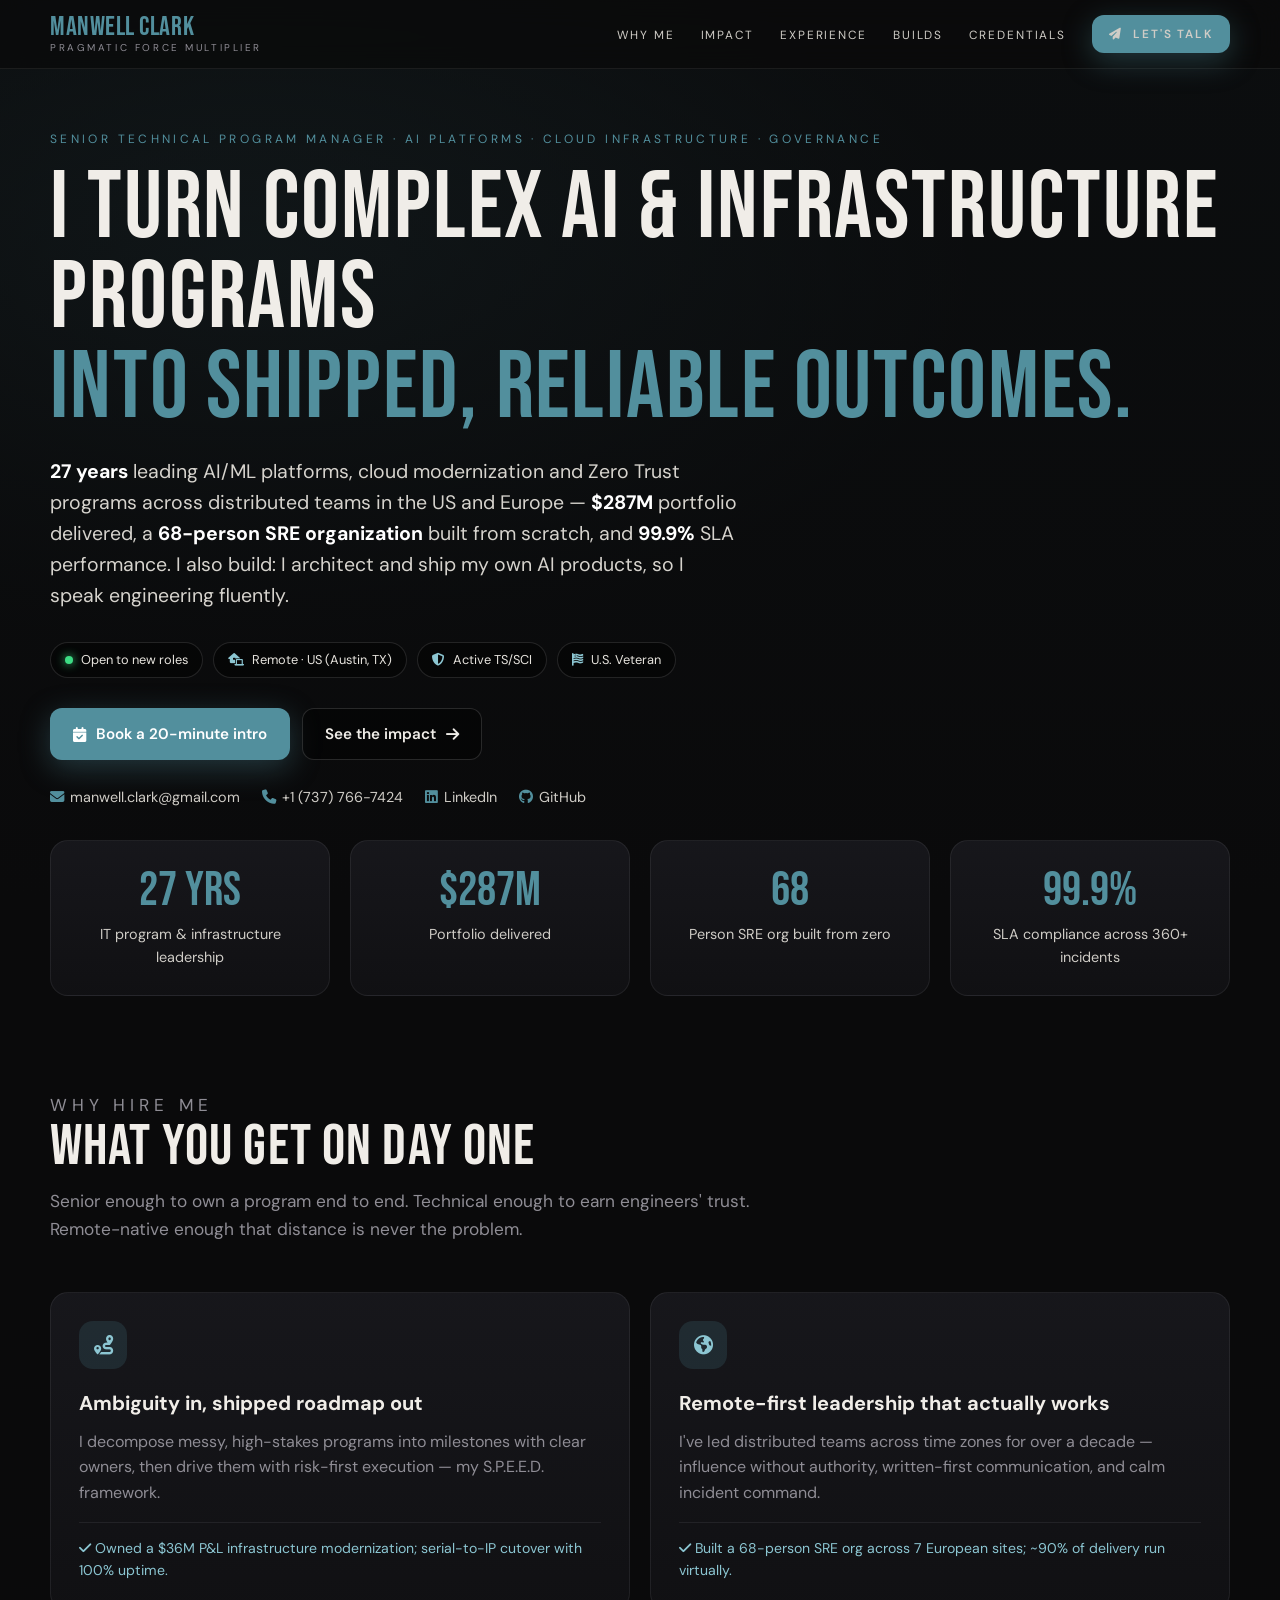
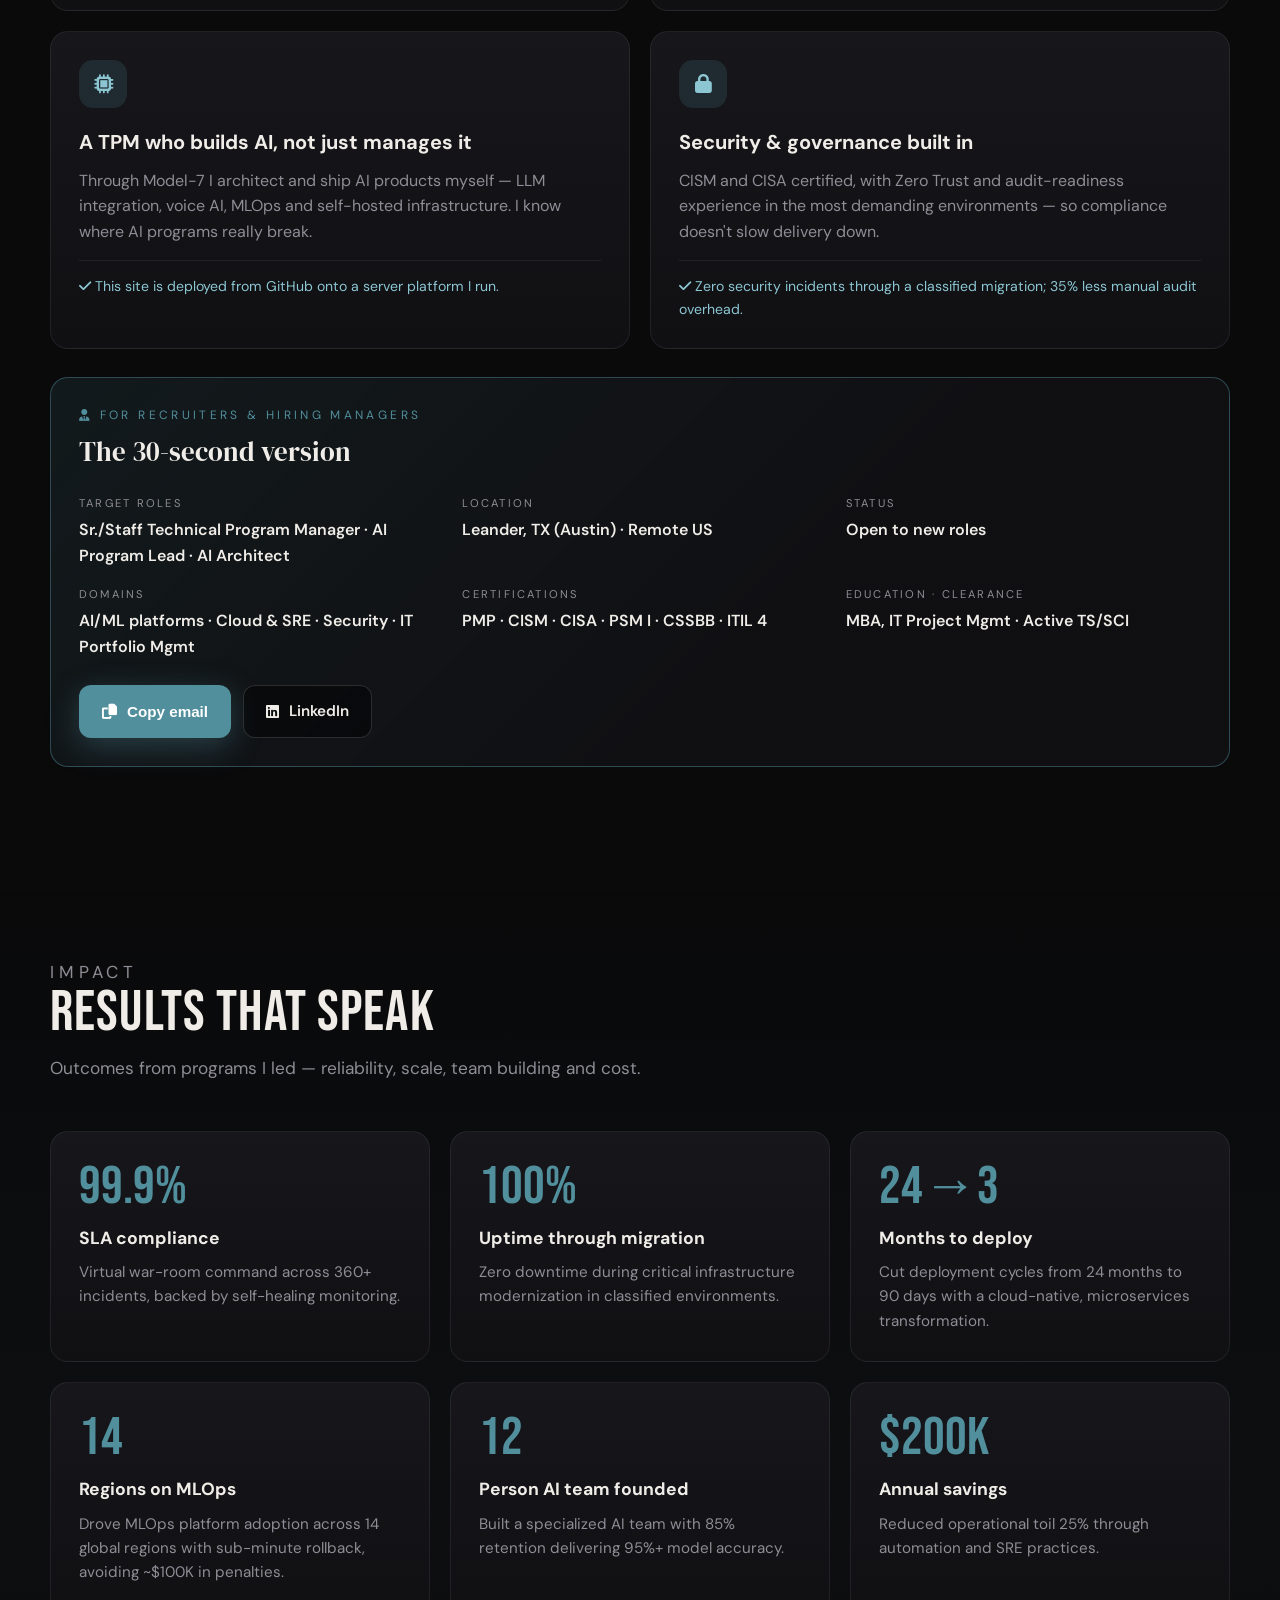
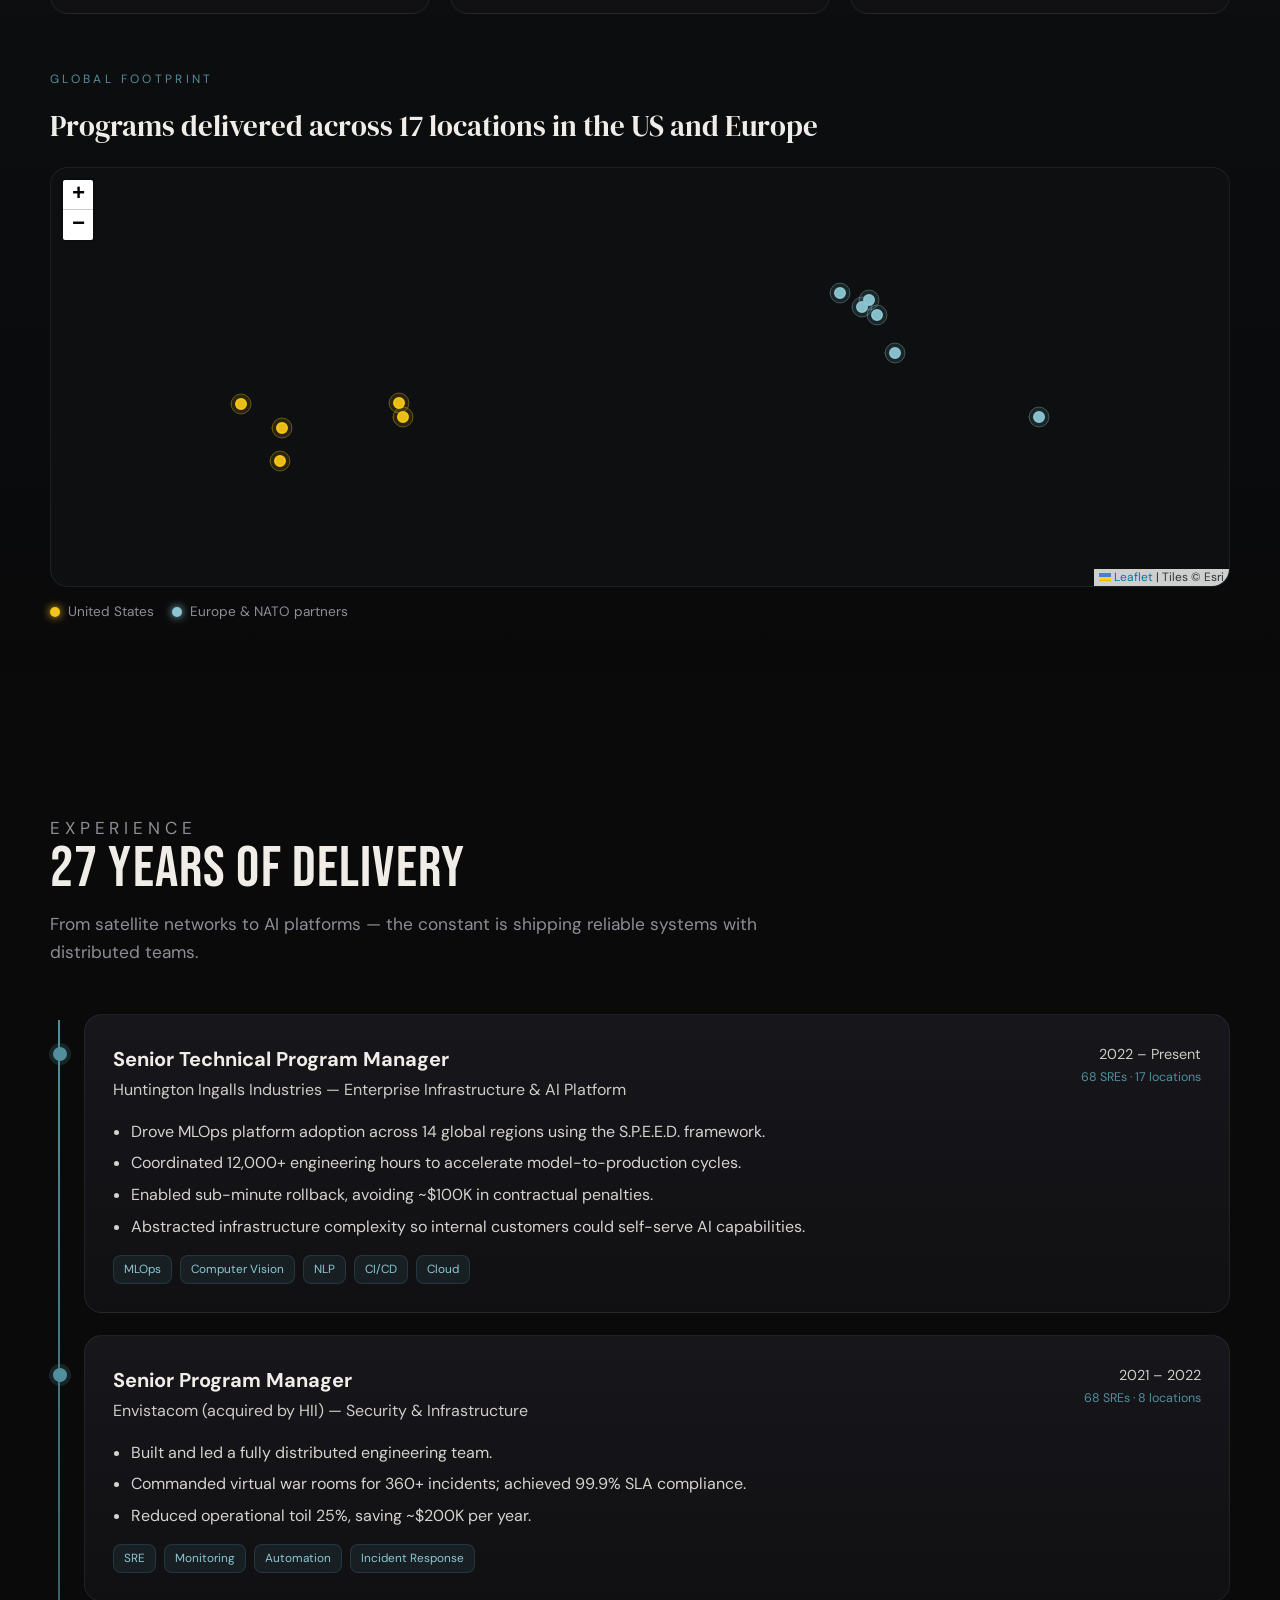
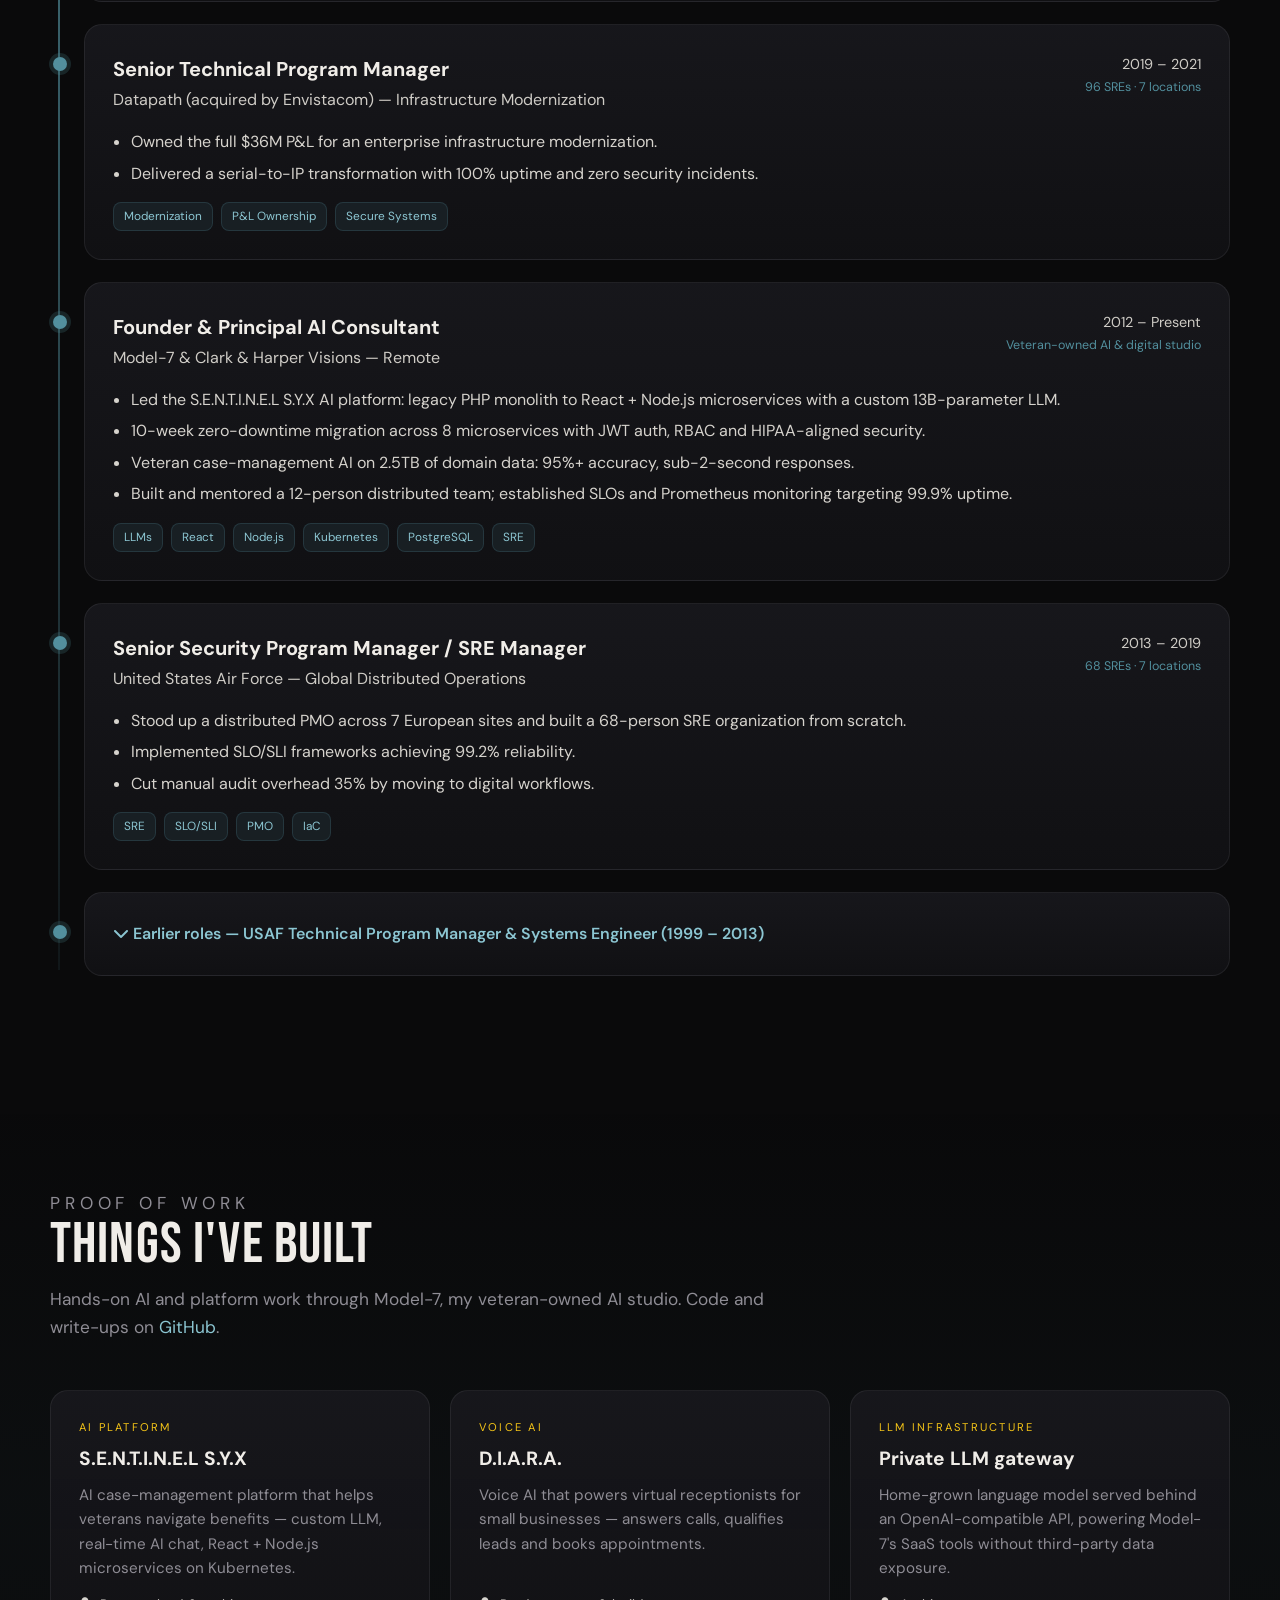
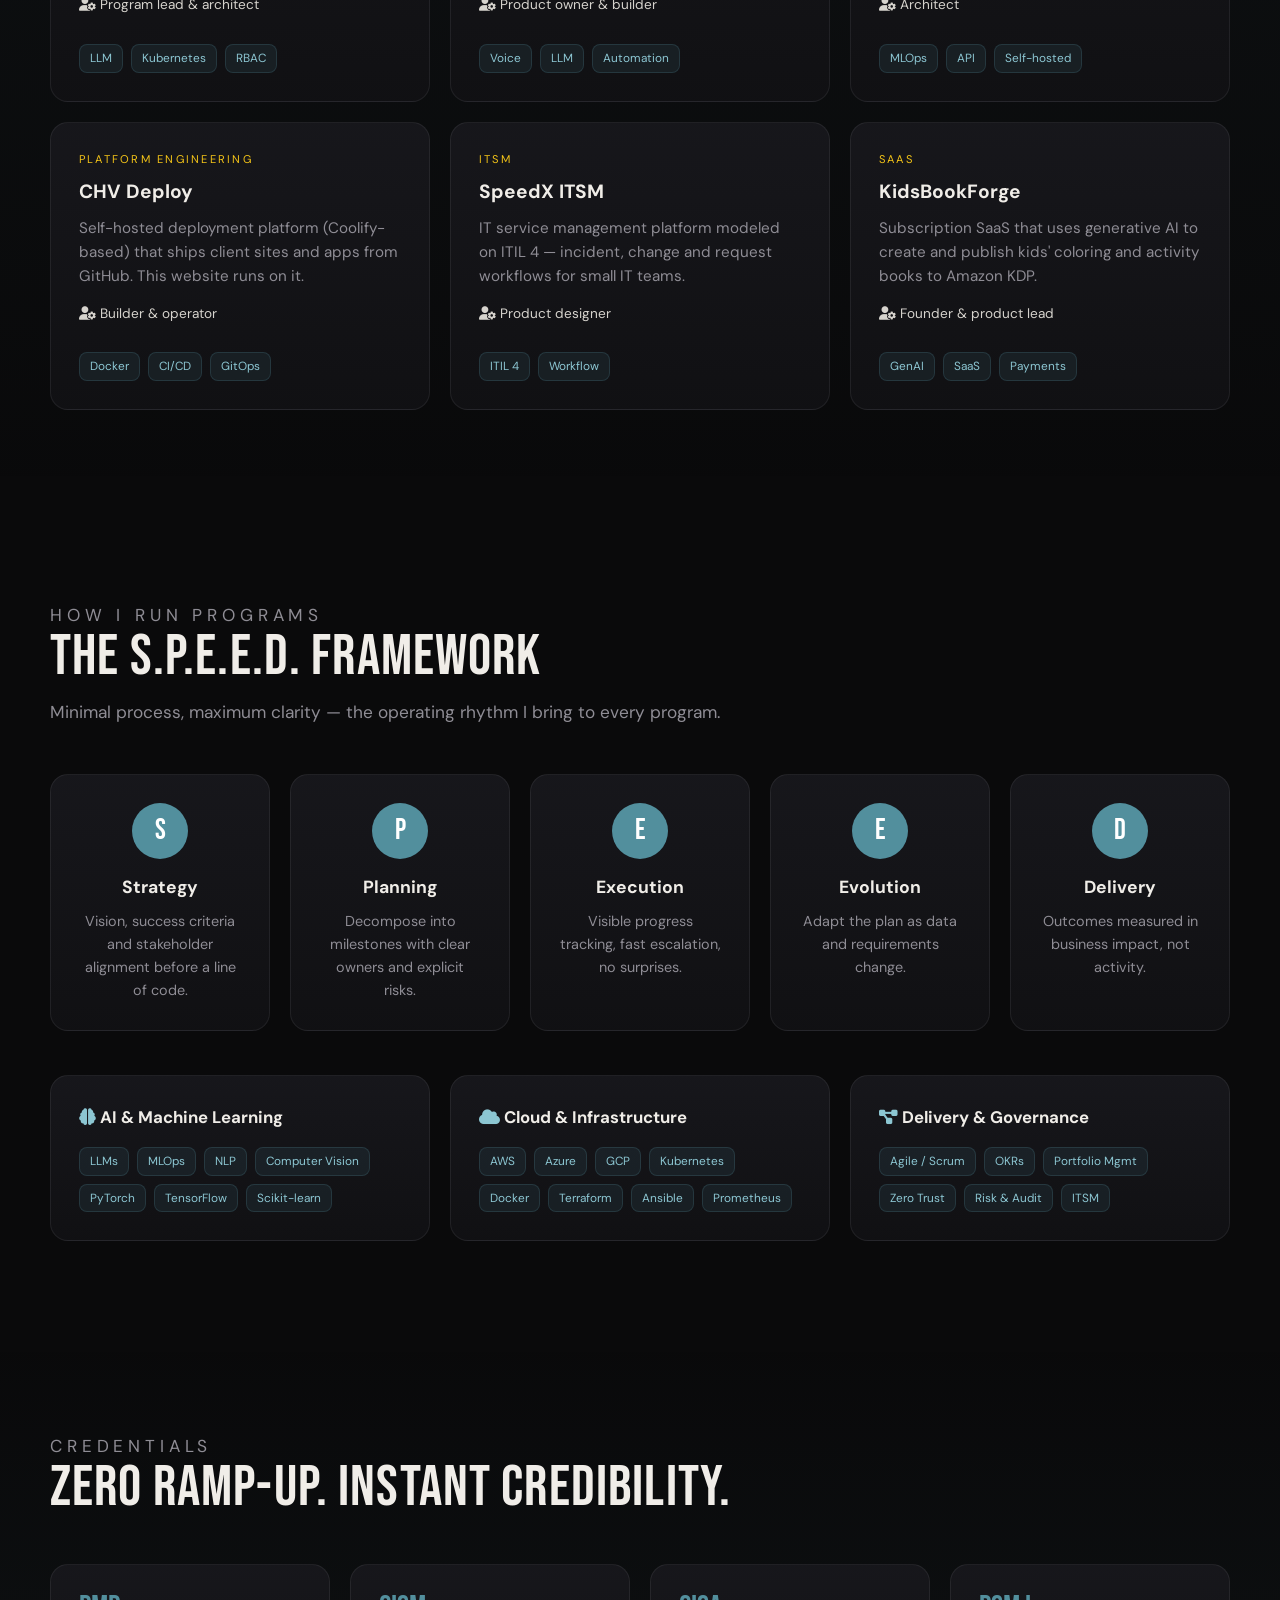
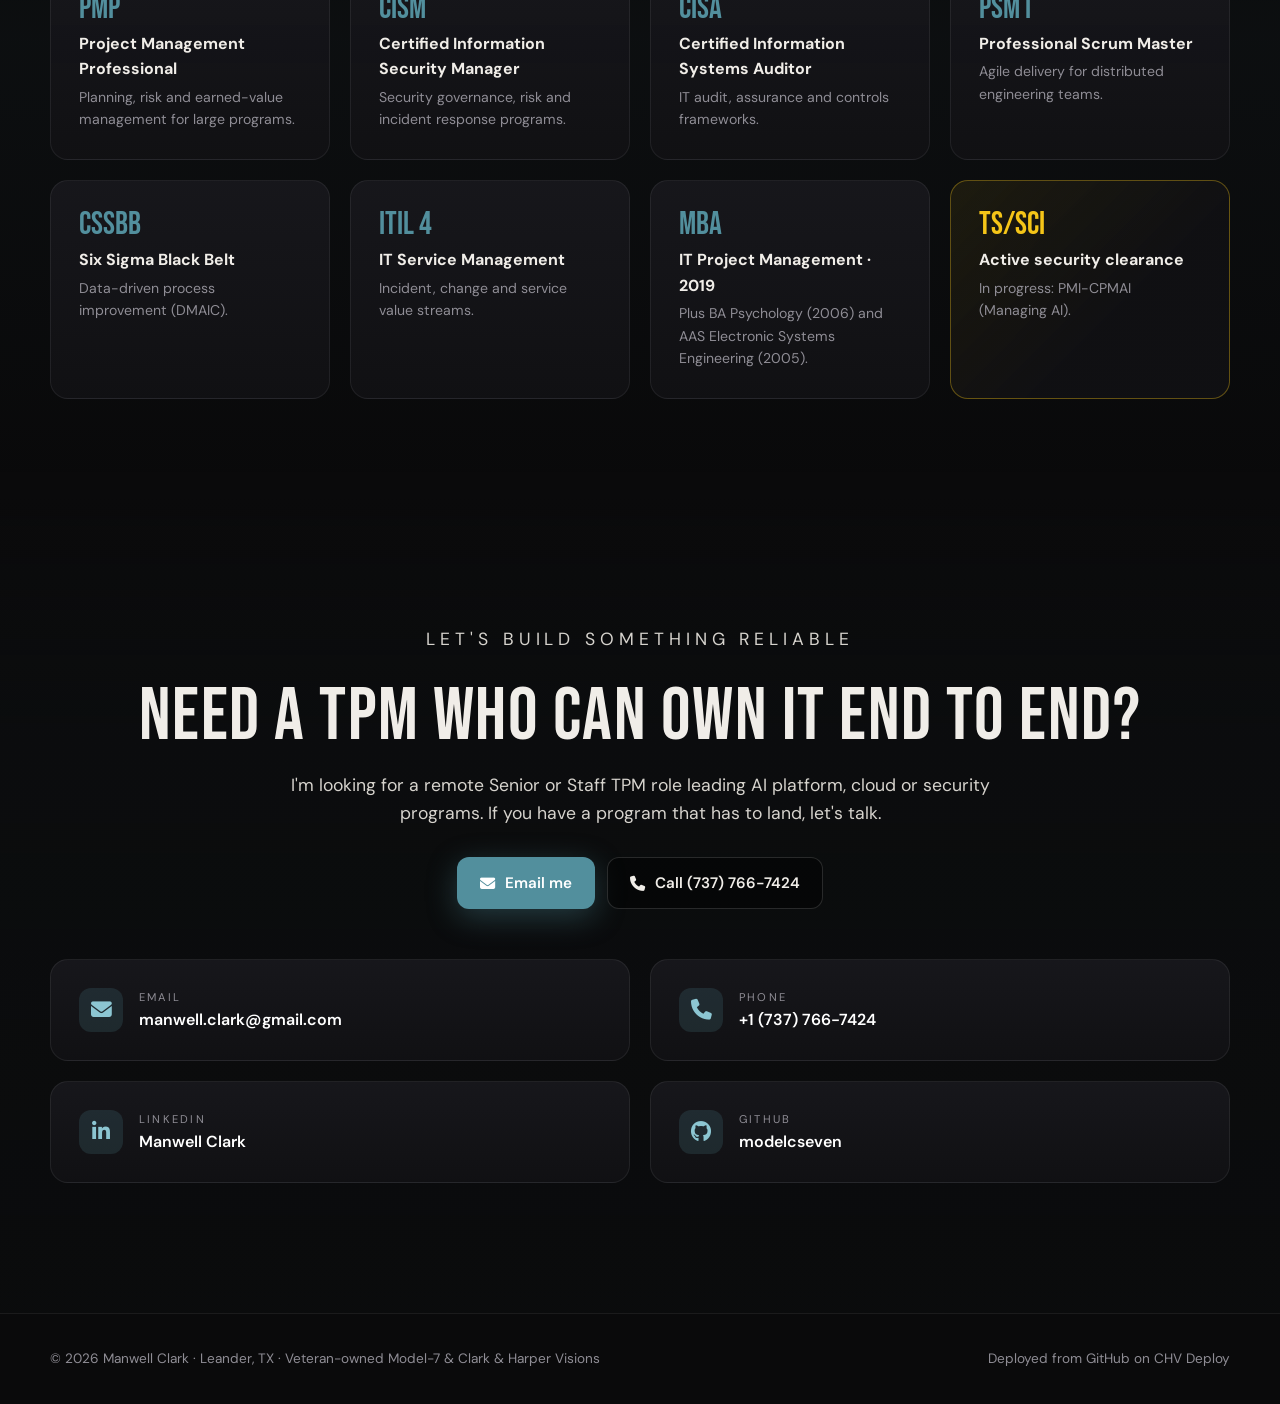
==== index.html @ e1f9babf "Point pages at flattened /assets paths" ====
<!DOCTYPE html>
<html lang="en">
<head>
  <meta charset="utf-8">
  <meta name="viewport" content="width=device-width, initial-scale=1">
  <title>Manwell Clark | Senior Technical Program Manager — AI Platforms &amp; Cloud Infrastructure</title>
  <meta name="description" content="Manwell Clark — Senior Technical Program Manager with 27 years delivering AI/ML platforms, cloud infrastructure and security programs across distributed global teams. PMP, CISM, CISA. Open to remote Sr./Staff TPM and AI program leadership roles.">
  <link rel="canonical" href="https://manwellclark.com/">
  <meta name="theme-color" content="#0a0a0b">
  <link rel="icon" href="/favicon.svg" type="image/svg+xml">

  <meta property="og:type" content="profile">
  <meta property="og:title" content="Manwell Clark — Senior Technical Program Manager, AI &amp; Cloud">
  <meta property="og:description" content="27 years shipping AI platforms, cloud infrastructure and security programs with remote, global teams. Open to remote Sr./Staff TPM roles.">
  <meta property="og:url" content="https://manwellclark.com/">
  <meta property="og:image" content="https://manwellclark.com/assets/og-card.png">
  <meta property="og:image:width" content="1200">
  <meta property="og:image:height" content="630">
  <meta name="twitter:card" content="summary_large_image">

  <link rel="preload" href="/assets/bebas-neue-latin-400-normal.woff2" as="font" type="font/woff2" crossorigin>
  <link rel="preload" href="/assets/dm-sans-latin-400-normal.woff2" as="font" type="font/woff2" crossorigin>
  <link rel="stylesheet" href="/assets/fonts.css">
  <link rel="stylesheet" href="/assets/fontawesome.min.css">
  <link rel="stylesheet" href="/assets/leaflet.css">
  <link rel="stylesheet" href="/assets/site.css">

  <script type="application/ld+json">
  {
    "@context": "https://schema.org",
    "@type": "Person",
    "name": "Manwell Clark",
    "jobTitle": "Senior Technical Program Manager",
    "url": "https://manwellclark.com/",
    "email": "mailto:manwell.clark@gmail.com",
    "telephone": "+1-737-766-7424",
    "address": { "@type": "PostalAddress", "addressLocality": "Leander", "addressRegion": "TX", "addressCountry": "US" },
    "alumniOf": "MBA, Information Technology Project Management",
    "hasCredential": ["PMP", "CISM", "CISA", "PSM I", "CSSBB", "ITIL 4"],
    "knowsAbout": ["Technical Program Management", "AI/ML Platforms", "MLOps", "Cloud Infrastructure", "Site Reliability Engineering", "Zero Trust", "IT Portfolio Management"],
    "sameAs": ["https://www.linkedin.com/in/clarkharpervisions/", "https://github.com/modelcseven"]
  }
  </script>
</head>
<body>

<a class="sr-only" href="#main">Skip to content</a>

<!-- ============ NAV ============ -->
<header class="nav">
  <div class="wrap">
    <a class="brand" href="#top" aria-label="Manwell Clark — home">
      <span class="display">Manwell Clark</span>
      <small>Pragmatic Force Multiplier</small>
    </a>
    <button class="nav-toggle" aria-label="Open menu" aria-expanded="false" aria-controls="navlinks"><i class="fa-solid fa-bars"></i></button>
    <ul class="nav-links" id="navlinks">
      <li><a href="#why">Why Me</a></li>
      <li><a href="#impact">Impact</a></li>
      <li><a href="#experience">Experience</a></li>
      <li><a href="#builds">Builds</a></li>
      <li><a href="#credentials">Credentials</a></li>
      <li><a class="btn btn-primary btn-sm" href="#contact"><i class="fa-solid fa-paper-plane"></i> Let's talk</a></li>
    </ul>
  </div>
</header>

<main id="main">

<!-- ============ HERO ============ -->
<section class="hero" id="top">
  <div class="wrap">
    <p class="eyebrow">Senior Technical Program Manager · AI Platforms · Cloud Infrastructure · Governance</p>
    <h1 class="display">I turn complex AI &amp; infrastructure programs<span class="accent">into shipped, reliable outcomes.</span></h1>
    <p class="lede">
      <strong>27 years</strong> leading AI/ML platforms, cloud modernization and Zero Trust programs across distributed teams in the US and Europe —
      <strong>$287M</strong> portfolio delivered, a <strong>68-person SRE organization</strong> built from scratch, and <strong>99.9%</strong> SLA performance.
      I also build: I architect and ship my own AI products, so I speak engineering fluently.
    </p>
    <div class="chips" aria-label="Availability">
      <span class="chip"><span class="dot" aria-hidden="true"></span> Open to new roles</span>
      <span class="chip"><i class="fa-solid fa-house-laptop"></i> Remote · US (Austin, TX)</span>
      <span class="chip"><i class="fa-solid fa-shield-halved"></i> Active TS/SCI</span>
      <span class="chip"><i class="fa-solid fa-flag-usa"></i> U.S. Veteran</span>
    </div>
    <div class="cta-row">
      <a class="btn btn-primary" href="mailto:manwell.clark@gmail.com?subject=Opportunity%20for%20Manwell%20Clark"><i class="fa-solid fa-calendar-check"></i> Book a 20-minute intro</a>
      <a class="btn btn-ghost js-resume" href="/resume/Manwell-Clark-Resume.pdf" download><i class="fa-solid fa-file-arrow-down"></i> Download résumé</a>
      <a class="btn btn-ghost" href="#impact">See the impact <i class="fa-solid fa-arrow-right"></i></a>
    </div>
    <div class="contact-inline">
      <a href="mailto:manwell.clark@gmail.com"><i class="fa-solid fa-envelope"></i>manwell.clark@gmail.com</a>
      <a href="tel:+17377667424"><i class="fa-solid fa-phone"></i>+1 (737) 766-7424</a>
      <a href="https://www.linkedin.com/in/clarkharpervisions/" target="_blank" rel="noopener"><i class="fa-brands fa-linkedin"></i>LinkedIn</a>
      <a href="https://github.com/modelcseven" target="_blank" rel="noopener"><i class="fa-brands fa-github"></i>GitHub</a>
    </div>
  </div>
</section>

<!-- ============ STAT STRIP ============ -->
<div class="stats">
  <div class="wrap grid g4">
    <div class="card stat reveal"><div class="num">27 yrs</div><div class="lbl">IT program &amp; infrastructure leadership</div></div>
    <div class="card stat reveal"><div class="num">$287M</div><div class="lbl">Portfolio delivered</div></div>
    <div class="card stat reveal"><div class="num">68</div><div class="lbl">Person SRE org built from zero</div></div>
    <div class="card stat reveal"><div class="num">99.9%</div><div class="lbl">SLA compliance across 360+ incidents</div></div>
  </div>
</div>

<!-- ============ WHY HIRE ============ -->
<section id="why">
  <div class="wrap">
    <div class="section-head reveal">
      <p class="eyebrow">Why hire me</p>
      <h2 class="display">What you get on day one</h2>
      <p>Senior enough to own a program end to end. Technical enough to earn engineers' trust. Remote-native enough that distance is never the problem.</p>
    </div>
    <div class="grid g2 why">
      <article class="card reveal">
        <div class="icon"><i class="fa-solid fa-route"></i></div>
        <h3>Ambiguity in, shipped roadmap out</h3>
        <p>I decompose messy, high-stakes programs into milestones with clear owners, then drive them with risk-first execution — my S.P.E.E.D. framework.</p>
        <div class="proof"><i class="fa-solid fa-check"></i> Owned a $36M P&amp;L infrastructure modernization; serial-to-IP cutover with 100% uptime.</div>
      </article>
      <article class="card reveal">
        <div class="icon"><i class="fa-solid fa-earth-americas"></i></div>
        <h3>Remote-first leadership that actually works</h3>
        <p>I've led distributed teams across time zones for over a decade — influence without authority, written-first communication, and calm incident command.</p>
        <div class="proof"><i class="fa-solid fa-check"></i> Built a 68-person SRE org across 7 European sites; ~90% of delivery run virtually.</div>
      </article>
      <article class="card reveal">
        <div class="icon"><i class="fa-solid fa-microchip"></i></div>
        <h3>A TPM who builds AI, not just manages it</h3>
        <p>Through Model-7 I architect and ship AI products myself — LLM integration, voice AI, MLOps and self-hosted infrastructure. I know where AI programs really break.</p>
        <div class="proof"><i class="fa-solid fa-check"></i> This site is deployed from GitHub onto a server platform I run.</div>
      </article>
      <article class="card reveal">
        <div class="icon"><i class="fa-solid fa-lock"></i></div>
        <h3>Security &amp; governance built in</h3>
        <p>CISM and CISA certified, with Zero Trust and audit-readiness experience in the most demanding environments — so compliance doesn't slow delivery down.</p>
        <div class="proof"><i class="fa-solid fa-check"></i> Zero security incidents through a classified migration; 35% less manual audit overhead.</div>
      </article>
    </div>

    <!-- Recruiter quick facts -->
    <div class="card recruiter reveal" style="margin-top:28px" id="recruiters">
      <p class="eyebrow" style="margin-bottom:4px"><i class="fa-solid fa-user-tie"></i> For recruiters &amp; hiring managers</p>
      <h3 class="serif" style="font-size:1.7rem;margin:0">The 30-second version</h3>
      <dl class="facts">
        <div><dt>Target roles</dt><dd>Sr./Staff Technical Program Manager · AI Program Lead · AI Architect</dd></div>
        <div><dt>Location</dt><dd>Leander, TX (Austin) · Remote US</dd></div>
        <div><dt>Status</dt><dd>Open to new roles</dd></div>
        <div><dt>Domains</dt><dd>AI/ML platforms · Cloud &amp; SRE · Security · IT Portfolio Mgmt</dd></div>
        <div><dt>Certifications</dt><dd>PMP · CISM · CISA · PSM I · CSSBB · ITIL 4</dd></div>
        <div><dt>Education · Clearance</dt><dd>MBA, IT Project Mgmt · Active TS/SCI</dd></div>
      </dl>
      <div class="cta-row">
        <button class="btn btn-primary js-copy" data-copy="manwell.clark@gmail.com"><i class="fa-solid fa-copy"></i> Copy email</button>
        <a class="btn btn-ghost js-resume" href="/resume/Manwell-Clark-Resume.pdf" download><i class="fa-solid fa-file-arrow-down"></i> Résumé (PDF)</a>
        <a class="btn btn-ghost" href="https://www.linkedin.com/in/clarkharpervisions/" target="_blank" rel="noopener"><i class="fa-brands fa-linkedin"></i> LinkedIn</a>
      </div>
    </div>
  </div>
</section>

<!-- ============ IMPACT ============ -->
<section id="impact" class="alt">
  <div class="wrap">
    <div class="section-head reveal">
      <p class="eyebrow">Impact</p>
      <h2 class="display">Results that speak</h2>
      <p>Outcomes from programs I led — reliability, scale, team building and cost.</p>
    </div>
    <div class="grid g3 impact">
      <div class="card reveal"><div class="num">99.9%</div><h3>SLA compliance</h3><p>Virtual war-room command across 360+ incidents, backed by self-healing monitoring.</p></div>
      <div class="card reveal"><div class="num">100%</div><h3>Uptime through migration</h3><p>Zero downtime during critical infrastructure modernization in classified environments.</p></div>
      <div class="card reveal"><div class="num">24→3</div><h3>Months to deploy</h3><p>Cut deployment cycles from 24 months to 90 days with a cloud-native, microservices transformation.</p></div>
      <div class="card reveal"><div class="num">14</div><h3>Regions on MLOps</h3><p>Drove MLOps platform adoption across 14 global regions with sub-minute rollback, avoiding ~$100K in penalties.</p></div>
      <div class="card reveal"><div class="num">12</div><h3>Person AI team founded</h3><p>Built a specialized AI team with 85% retention delivering 95%+ model accuracy.</p></div>
      <div class="card reveal"><div class="num">$200K</div><h3>Annual savings</h3><p>Reduced operational toil 25% through automation and SRE practices.</p></div>
    </div>

    <div class="reveal" style="margin-top:56px">
      <p class="eyebrow">Global footprint</p>
      <h3 class="serif" style="font-size:1.8rem;margin:0 0 18px">Programs delivered across 17 locations in the US and Europe</h3>
      <div id="footprint" role="img" aria-label="Map of regions in the United States and Europe where Manwell Clark has led programs"></div>
      <div class="legend"><span class="us">United States</span><span class="eu">Europe &amp; NATO partners</span></div>
    </div>
  </div>
</section>

<!-- ============ EXPERIENCE ============ -->
<section id="experience">
  <div class="wrap">
    <div class="section-head reveal">
      <p class="eyebrow">Experience</p>
      <h2 class="display">27 years of delivery</h2>
      <p>From satellite networks to AI platforms — the constant is shipping reliable systems with distributed teams.</p>
    </div>

    <div class="timeline">
      <article class="card role reveal">
        <div class="role-top">
          <div>
            <h3>Senior Technical Program Manager</h3>
            <p class="org">Huntington Ingalls Industries — Enterprise Infrastructure &amp; AI Platform</p>
          </div>
          <div class="when">2022 – Present<span class="scope">68 SREs · 17 locations</span></div>
        </div>
        <ul>
          <li>Drove MLOps platform adoption across 14 global regions using the S.P.E.E.D. framework.</li>
          <li>Coordinated 12,000+ engineering hours to accelerate model-to-production cycles.</li>
          <li>Enabled sub-minute rollback, avoiding ~$100K in contractual penalties.</li>
          <li>Abstracted infrastructure complexity so internal customers could self-serve AI capabilities.</li>
        </ul>
        <div class="tags"><span class="tag">MLOps</span><span class="tag">Computer Vision</span><span class="tag">NLP</span><span class="tag">CI/CD</span><span class="tag">Cloud</span></div>
      </article>

      <article class="card role reveal">
        <div class="role-top">
          <div>
            <h3>Senior Program Manager</h3>
            <p class="org">Envistacom (acquired by HII) — Security &amp; Infrastructure</p>
          </div>
          <div class="when">2021 – 2022<span class="scope">68 SREs · 8 locations</span></div>
        </div>
        <ul>
          <li>Built and led a fully distributed engineering team.</li>
          <li>Commanded virtual war rooms for 360+ incidents; achieved 99.9% SLA compliance.</li>
          <li>Reduced operational toil 25%, saving ~$200K per year.</li>
        </ul>
        <div class="tags"><span class="tag">SRE</span><span class="tag">Monitoring</span><span class="tag">Automation</span><span class="tag">Incident Response</span></div>
      </article>

      <article class="card role reveal">
        <div class="role-top">
          <div>
            <h3>Senior Technical Program Manager</h3>
            <p class="org">Datapath (acquired by Envistacom) — Infrastructure Modernization</p>
          </div>
          <div class="when">2019 – 2021<span class="scope">96 SREs · 7 locations</span></div>
        </div>
        <ul>
          <li>Owned the full $36M P&amp;L for an enterprise infrastructure modernization.</li>
          <li>Delivered a serial-to-IP transformation with 100% uptime and zero security incidents.</li>
        </ul>
        <div class="tags"><span class="tag">Modernization</span><span class="tag">P&amp;L Ownership</span><span class="tag">Secure Systems</span></div>
      </article>

      <article class="card role reveal">
        <div class="role-top">
          <div>
            <h3>Founder &amp; Principal AI Consultant</h3>
            <p class="org">Model-7 &amp; Clark &amp; Harper Visions — Remote</p>
          </div>
          <div class="when">2012 – Present<span class="scope">Veteran-owned AI &amp; digital studio</span></div>
        </div>
        <ul>
          <li>Led the S.E.N.T.I.N.E.L S.Y.X AI platform: legacy PHP monolith to React + Node.js microservices with a custom 13B-parameter LLM.</li>
          <li>10-week zero-downtime migration across 8 microservices with JWT auth, RBAC and HIPAA-aligned security.</li>
          <li>Veteran case-management AI on 2.5TB of domain data: 95%+ accuracy, sub-2-second responses.</li>
          <li>Built and mentored a 12-person distributed team; established SLOs and Prometheus monitoring targeting 99.9% uptime.</li>
        </ul>
        <div class="tags"><span class="tag">LLMs</span><span class="tag">React</span><span class="tag">Node.js</span><span class="tag">Kubernetes</span><span class="tag">PostgreSQL</span><span class="tag">SRE</span></div>
      </article>

      <article class="card role reveal">
        <div class="role-top">
          <div>
            <h3>Senior Security Program Manager / SRE Manager</h3>
            <p class="org">United States Air Force — Global Distributed Operations</p>
          </div>
          <div class="when">2013 – 2019<span class="scope">68 SREs · 7 locations</span></div>
        </div>
        <ul>
          <li>Stood up a distributed PMO across 7 European sites and built a 68-person SRE organization from scratch.</li>
          <li>Implemented SLO/SLI frameworks achieving 99.2% reliability.</li>
          <li>Cut manual audit overhead 35% by moving to digital workflows.</li>
        </ul>
        <div class="tags"><span class="tag">SRE</span><span class="tag">SLO/SLI</span><span class="tag">PMO</span><span class="tag">IaC</span></div>
      </article>

      <details class="card role earlier reveal">
        <summary><i class="fa-solid fa-chevron-down"></i> Earlier roles — USAF Technical Program Manager &amp; Systems Engineer (1999 – 2013)</summary>
        <div style="margin-top:18px">
          <h3>Technical Program Manager — Platform Engineering</h3>
          <p class="org">United States Air Force · 2010 – 2013 · 5 global sites, 700GB+ daily data</p>
          <ul>
            <li>Delivered distributed systems and sensor integrations for UAV platforms with 99.9% availability.</li>
            <li>Drove a cloud-native microservices transformation; deployment cycles from 24 months to 90 days.</li>
          </ul>
          <h3 style="margin-top:20px">Systems Engineer / Engineering Manager — Network Infrastructure</h3>
          <p class="org">United States Air Force · 1999 – 2010 · Oklahoma &amp; Europe</p>
          <ul>
            <li>Ran a 32-node fiber network and NOC for mission-critical satellite systems using SRE runbooks and remote monitoring.</li>
            <li>Standardized engineering criteria and executed 2,100+ technical audits.</li>
          </ul>
        </div>
      </details>
    </div>
  </div>
</section>

<!-- ============ BUILDS ============ -->
<section id="builds" class="alt">
  <div class="wrap">
    <div class="section-head reveal">
      <p class="eyebrow">Proof of work</p>
      <h2 class="display">Things I've built</h2>
      <p>Hands-on AI and platform work through Model-7, my veteran-owned AI studio. Code and write-ups on <a href="https://github.com/modelcseven" target="_blank" rel="noopener">GitHub</a>.</p>
    </div>
    <div class="grid g3">
      <article class="card build reveal">
        <span class="kicker">AI Platform</span>
        <h3>S.E.N.T.I.N.E.L S.Y.X</h3>
        <p>AI case-management platform that helps veterans navigate benefits — custom LLM, real-time AI chat, React + Node.js microservices on Kubernetes.</p>
        <div class="role-line"><i class="fa-solid fa-user-gear"></i> Program lead &amp; architect</div>
        <div class="tags"><span class="tag">LLM</span><span class="tag">Kubernetes</span><span class="tag">RBAC</span></div>
      </article>
      <article class="card build reveal">
        <span class="kicker">Voice AI</span>
        <h3>D.I.A.R.A.</h3>
        <p>Voice AI that powers virtual receptionists for small businesses — answers calls, qualifies leads and books appointments.</p>
        <div class="role-line"><i class="fa-solid fa-user-gear"></i> Product owner &amp; builder</div>
        <div class="tags"><span class="tag">Voice</span><span class="tag">LLM</span><span class="tag">Automation</span></div>
      </article>
      <article class="card build reveal">
        <span class="kicker">LLM Infrastructure</span>
        <h3>Private LLM gateway</h3>
        <p>Home-grown language model served behind an OpenAI-compatible API, powering Model-7's SaaS tools without third-party data exposure.</p>
        <div class="role-line"><i class="fa-solid fa-user-gear"></i> Architect</div>
        <div class="tags"><span class="tag">MLOps</span><span class="tag">API</span><span class="tag">Self-hosted</span></div>
      </article>
      <article class="card build reveal">
        <span class="kicker">Platform Engineering</span>
        <h3>CHV Deploy</h3>
        <p>Self-hosted deployment platform (Coolify-based) that ships client sites and apps from GitHub. This website runs on it.</p>
        <div class="role-line"><i class="fa-solid fa-user-gear"></i> Builder &amp; operator</div>
        <div class="tags"><span class="tag">Docker</span><span class="tag">CI/CD</span><span class="tag">GitOps</span></div>
      </article>
      <article class="card build reveal">
        <span class="kicker">ITSM</span>
        <h3>SpeedX ITSM</h3>
        <p>IT service management platform modeled on ITIL 4 — incident, change and request workflows for small IT teams.</p>
        <div class="role-line"><i class="fa-solid fa-user-gear"></i> Product designer</div>
        <div class="tags"><span class="tag">ITIL 4</span><span class="tag">Workflow</span></div>
      </article>
      <article class="card build reveal">
        <span class="kicker">SaaS</span>
        <h3>KidsBookForge</h3>
        <p>Subscription SaaS that uses generative AI to create and publish kids' coloring and activity books to Amazon KDP.</p>
        <div class="role-line"><i class="fa-solid fa-user-gear"></i> Founder &amp; product lead</div>
        <div class="tags"><span class="tag">GenAI</span><span class="tag">SaaS</span><span class="tag">Payments</span></div>
      </article>
    </div>
  </div>
</section>

<!-- ============ S.P.E.E.D. ============ -->
<section id="framework">
  <div class="wrap">
    <div class="section-head reveal">
      <p class="eyebrow">How I run programs</p>
      <h2 class="display">The S.P.E.E.D. framework</h2>
      <p>Minimal process, maximum clarity — the operating rhythm I bring to every program.</p>
    </div>
    <div class="grid g5">
      <div class="card speed reveal"><div class="letter">S</div><h3>Strategy</h3><p>Vision, success criteria and stakeholder alignment before a line of code.</p></div>
      <div class="card speed reveal"><div class="letter">P</div><h3>Planning</h3><p>Decompose into milestones with clear owners and explicit risks.</p></div>
      <div class="card speed reveal"><div class="letter">E</div><h3>Execution</h3><p>Visible progress tracking, fast escalation, no surprises.</p></div>
      <div class="card speed reveal"><div class="letter">E</div><h3>Evolution</h3><p>Adapt the plan as data and requirements change.</p></div>
      <div class="card speed reveal"><div class="letter">D</div><h3>Delivery</h3><p>Outcomes measured in business impact, not activity.</p></div>
    </div>

    <div class="grid g3 skillset" style="margin-top:44px">
      <div class="card reveal"><h3><i class="fa-solid fa-brain" style="color:var(--teal-light)"></i> AI &amp; Machine Learning</h3><div class="tags"><span class="tag">LLMs</span><span class="tag">MLOps</span><span class="tag">NLP</span><span class="tag">Computer Vision</span><span class="tag">PyTorch</span><span class="tag">TensorFlow</span><span class="tag">Scikit-learn</span></div></div>
      <div class="card reveal"><h3><i class="fa-solid fa-cloud" style="color:var(--teal-light)"></i> Cloud &amp; Infrastructure</h3><div class="tags"><span class="tag">AWS</span><span class="tag">Azure</span><span class="tag">GCP</span><span class="tag">Kubernetes</span><span class="tag">Docker</span><span class="tag">Terraform</span><span class="tag">Ansible</span><span class="tag">Prometheus</span></div></div>
      <div class="card reveal"><h3><i class="fa-solid fa-diagram-project" style="color:var(--teal-light)"></i> Delivery &amp; Governance</h3><div class="tags"><span class="tag">Agile / Scrum</span><span class="tag">OKRs</span><span class="tag">Portfolio Mgmt</span><span class="tag">Zero Trust</span><span class="tag">Risk &amp; Audit</span><span class="tag">ITSM</span></div></div>
    </div>
  </div>
</section>

<!-- ============ CREDENTIALS ============ -->
<section id="credentials" class="alt">
  <div class="wrap">
    <div class="section-head reveal">
      <p class="eyebrow">Credentials</p>
      <h2 class="display">Zero ramp-up. Instant credibility.</h2>
    </div>
    <div class="grid g4">
      <div class="card cred reveal"><div class="badge">PMP</div><h3>Project Management Professional</h3><p>Planning, risk and earned-value management for large programs.</p></div>
      <div class="card cred reveal"><div class="badge">CISM</div><h3>Certified Information Security Manager</h3><p>Security governance, risk and incident response programs.</p></div>
      <div class="card cred reveal"><div class="badge">CISA</div><h3>Certified Information Systems Auditor</h3><p>IT audit, assurance and controls frameworks.</p></div>
      <div class="card cred reveal"><div class="badge">PSM I</div><h3>Professional Scrum Master</h3><p>Agile delivery for distributed engineering teams.</p></div>
      <div class="card cred reveal"><div class="badge">CSSBB</div><h3>Six Sigma Black Belt</h3><p>Data-driven process improvement (DMAIC).</p></div>
      <div class="card cred reveal"><div class="badge">ITIL 4</div><h3>IT Service Management</h3><p>Incident, change and service value streams.</p></div>
      <div class="card cred reveal"><div class="badge">MBA</div><h3>IT Project Management · 2019</h3><p>Plus BA Psychology (2006) and AAS Electronic Systems Engineering (2005).</p></div>
      <div class="card cred clearance reveal"><div class="badge">TS/SCI</div><h3>Active security clearance</h3><p>In progress: PMI-CPMAI (Managing AI).</p></div>
    </div>
  </div>
</section>

<!-- ============ CLOSING / CONTACT ============ -->
<section class="closing" id="contact">
  <div class="wrap">
    <p class="eyebrow">Let's build something reliable</p>
    <h2 class="display">Need a TPM who can own it end to end?</h2>
    <p>I'm looking for a remote Senior or Staff TPM role leading AI platform, cloud or security programs. If you have a program that has to land, let's talk.</p>
    <div class="cta-row">
      <a class="btn btn-primary" href="mailto:manwell.clark@gmail.com?subject=Opportunity%20for%20Manwell%20Clark"><i class="fa-solid fa-envelope"></i> Email me</a>
      <a class="btn btn-ghost" href="tel:+17377667424"><i class="fa-solid fa-phone"></i> Call (737) 766-7424</a>
      <a class="btn btn-ghost js-resume" href="/resume/Manwell-Clark-Resume.pdf" download><i class="fa-solid fa-file-arrow-down"></i> Résumé</a>
    </div>
    <div class="grid g2 contact-cards">
      <div class="card contact-card"><i class="fa-solid fa-envelope"></i><div><small>EMAIL</small><a href="mailto:manwell.clark@gmail.com">manwell.clark@gmail.com</a></div></div>
      <div class="card contact-card"><i class="fa-solid fa-phone"></i><div><small>PHONE</small><a href="tel:+17377667424">+1 (737) 766-7424</a></div></div>
      <div class="card contact-card"><i class="fa-brands fa-linkedin-in"></i><div><small>LINKEDIN</small><a href="https://www.linkedin.com/in/clarkharpervisions/" target="_blank" rel="noopener">Manwell Clark</a></div></div>
      <div class="card contact-card"><i class="fa-brands fa-github"></i><div><small>GITHUB</small><a href="https://github.com/modelcseven" target="_blank" rel="noopener">modelcseven</a></div></div>
    </div>
  </div>
</section>

</main>

<footer>
  <div class="wrap">
    <span>© <span id="yr">2026</span> Manwell Clark · Leander, TX · Veteran-owned Model-7 &amp; Clark &amp; Harper Visions</span>
    <span>Deployed from GitHub on CHV Deploy</span>
  </div>
</footer>

<div class="toast" role="status" aria-live="polite"></div>

<script src="/assets/leaflet.js" defer></script>
<script src="/assets/site.js" defer></script>
</body>
</html>
---- assets/fonts.css ----
@font-face{font-family:'Bebas Neue';font-style:normal;font-weight:400;font-display:swap;src:url(/assets/bebas-neue-latin-400-normal.woff2) format('woff2')}
@font-face{font-family:'DM Sans';font-style:normal;font-weight:400;font-display:swap;src:url(/assets/dm-sans-latin-400-normal.woff2) format('woff2')}
@font-face{font-family:'DM Sans';font-style:normal;font-weight:500;font-display:swap;src:url(/assets/dm-sans-latin-500-normal.woff2) format('woff2')}
@font-face{font-family:'DM Sans';font-style:normal;font-weight:600;font-display:swap;src:url(/assets/dm-sans-latin-600-normal.woff2) format('woff2')}
@font-face{font-family:'DM Sans';font-style:normal;font-weight:700;font-display:swap;src:url(/assets/dm-sans-latin-700-normal.woff2) format('woff2')}
@font-face{font-family:'DM Serif Display';font-style:normal;font-weight:400;font-display:swap;src:url(/assets/dm-serif-display-latin-400-normal.woff2) format('woff2')}
---- assets/leaflet.css ----
/* required styles */

.leaflet-pane,
.leaflet-tile,
.leaflet-marker-icon,
.leaflet-marker-shadow,
.leaflet-tile-container,
.leaflet-pane > svg,
.leaflet-pane > canvas,
.leaflet-zoom-box,
.leaflet-image-layer,
.leaflet-layer {
	position: absolute;
	left: 0;
	top: 0;
	}
.leaflet-container {
	overflow: hidden;
	}
.leaflet-tile,
.leaflet-marker-icon,
.leaflet-marker-shadow {
	-webkit-user-select: none;
	   -moz-user-select: none;
	        user-select: none;
	  -webkit-user-drag: none;
	}
/* Prevents IE11 from highlighting tiles in blue */
.leaflet-tile::selection {
	background: transparent;
}
/* Safari renders non-retina tile on retina better with this, but Chrome is worse */
.leaflet-safari .leaflet-tile {
	image-rendering: -webkit-optimize-contrast;
	}
/* hack that prevents hw layers "stretching" when loading new tiles */
.leaflet-safari .leaflet-tile-container {
	width: 1600px;
	height: 1600px;
	-webkit-transform-origin: 0 0;
	}
.leaflet-marker-icon,
.leaflet-marker-shadow {
	display: block;
	}
/* .leaflet-container svg: reset svg max-width decleration shipped in Joomla! (joomla.org) 3.x */
/* .leaflet-container img: map is broken in FF if you have max-width: 100% on tiles */
.leaflet-container .leaflet-overlay-pane svg {
	max-width: none !important;
	max-height: none !important;
	}
.leaflet-container .leaflet-marker-pane img,
.leaflet-container .leaflet-shadow-pane img,
.leaflet-container .leaflet-tile-pane img,
.leaflet-container img.leaflet-image-layer,
.leaflet-container .leaflet-tile {
	max-width: none !important;
	max-height: none !important;
	width: auto;
	padding: 0;
	}

.leaflet-container img.leaflet-tile {
	/* See: https://bugs.chromium.org/p/chromium/issues/detail?id=600120 */
	mix-blend-mode: plus-lighter;
}

.leaflet-container.leaflet-touch-zoom {
	-ms-touch-action: pan-x pan-y;
	touch-action: pan-x pan-y;
	}
.leaflet-container.leaflet-touch-drag {
	-ms-touch-action: pinch-zoom;
	/* Fallback for FF which doesn't support pinch-zoom */
	touch-action: none;
	touch-action: pinch-zoom;
}
.leaflet-container.leaflet-touch-drag.leaflet-touch-zoom {
	-ms-touch-action: none;
	touch-action: none;
}
.leaflet-container {
	-webkit-tap-highlight-color: transparent;
}
.leaflet-container a {
	-webkit-tap-highlight-color: rgba(51, 181, 229, 0.4);
}
.leaflet-tile {
	filter: inherit;
	visibility: hidden;
	}
.leaflet-tile-loaded {
	visibility: inherit;
	}
.leaflet-zoom-box {
	width: 0;
	height: 0;
	-moz-box-sizing: border-box;
	     box-sizing: border-box;
	z-index: 800;
	}
/* workaround for https://bugzilla.mozilla.org/show_bug.cgi?id=888319 */
.leaflet-overlay-pane svg {
	-moz-user-select: none;
	}

.leaflet-pane         { z-index: 400; }

.leaflet-tile-pane    { z-index: 200; }
.leaflet-overlay-pane { z-index: 400; }
.leaflet-shadow-pane  { z-index: 500; }
.leaflet-marker-pane  { z-index: 600; }
.leaflet-tooltip-pane   { z-index: 650; }
.leaflet-popup-pane   { z-index: 700; }

.leaflet-map-pane canvas { z-index: 100; }
.leaflet-map-pane svg    { z-index: 200; }

.leaflet-vml-shape {
	width: 1px;
	height: 1px;
	}
.lvml {
	behavior: url(#default#VML);
	display: inline-block;
	position: absolute;
	}


/* control positioning */

.leaflet-control {
	position: relative;
	z-index: 800;
	pointer-events: visiblePainted; /* IE 9-10 doesn't have auto */
	pointer-events: auto;
	}
.leaflet-top,
.leaflet-bottom {
	position: absolute;
	z-index: 1000;
	pointer-events: none;
	}
.leaflet-top {
	top: 0;
	}
.leaflet-right {
	right: 0;
	}
.leaflet-bottom {
	bottom: 0;
	}
.leaflet-left {
	left: 0;
	}
.leaflet-control {
	float: left;
	clear: both;
	}
.leaflet-right .leaflet-control {
	float: right;
	}
.leaflet-top .leaflet-control {
	margin-top: 10px;
	}
.leaflet-bottom .leaflet-control {
	margin-bottom: 10px;
	}
.leaflet-left .leaflet-control {
	margin-left: 10px;
	}
.leaflet-right .leaflet-control {
	margin-right: 10px;
	}


/* zoom and fade animations */

.leaflet-fade-anim .leaflet-popup {
	opacity: 0;
	-webkit-transition: opacity 0.2s linear;
	   -moz-transition: opacity 0.2s linear;
	        transition: opacity 0.2s linear;
	}
.leaflet-fade-anim .leaflet-map-pane .leaflet-popup {
	opacity: 1;
	}
.leaflet-zoom-animated {
	-webkit-transform-origin: 0 0;
	    -ms-transform-origin: 0 0;
	        transform-origin: 0 0;
	}
svg.leaflet-zoom-animated {
	will-change: transform;
}

.leaflet-zoom-anim .leaflet-zoom-animated {
	-webkit-transition: -webkit-transform 0.25s cubic-bezier(0,0,0.25,1);
	   -moz-transition:    -moz-transform 0.25s cubic-bezier(0,0,0.25,1);
	        transition:         transform 0.25s cubic-bezier(0,0,0.25,1);
	}
.leaflet-zoom-anim .leaflet-tile,
.leaflet-pan-anim .leaflet-tile {
	-webkit-transition: none;
	   -moz-transition: none;
	        transition: none;
	}

.leaflet-zoom-anim .leaflet-zoom-hide {
	visibility: hidden;
	}


/* cursors */

.leaflet-interactive {
	cursor: pointer;
	}
.leaflet-grab {
	cursor: -webkit-grab;
	cursor:    -moz-grab;
	cursor:         grab;
	}
.leaflet-crosshair,
.leaflet-crosshair .leaflet-interactive {
	cursor: crosshair;
	}
.leaflet-popup-pane,
.leaflet-control {
	cursor: auto;
	}
.leaflet-dragging .leaflet-grab,
.leaflet-dragging .leaflet-grab .leaflet-interactive,
.leaflet-dragging .leaflet-marker-draggable {
	cursor: move;
	cursor: -webkit-grabbing;
	cursor:    -moz-grabbing;
	cursor:         grabbing;
	}

/* marker & overlays interactivity */
.leaflet-marker-icon,
.leaflet-marker-shadow,
.leaflet-image-layer,
.leaflet-pane > svg path,
.leaflet-tile-container {
	pointer-events: none;
	}

.leaflet-marker-icon.leaflet-interactive,
.leaflet-image-layer.leaflet-interactive,
.leaflet-pane > svg path.leaflet-interactive,
svg.leaflet-image-layer.leaflet-interactive path {
	pointer-events: visiblePainted; /* IE 9-10 doesn't have auto */
	pointer-events: auto;
	}

/* visual tweaks */

.leaflet-container {
	background: #ddd;
	outline-offset: 1px;
	}
.leaflet-container a {
	color: #0078A8;
	}
.leaflet-zoom-box {
	border: 2px dotted #38f;
	background: rgba(255,255,255,0.5);
	}


/* general typography */
.leaflet-container {
	font-family: "Helvetica Neue", Arial, Helvetica, sans-serif;
	font-size: 12px;
	font-size: 0.75rem;
	line-height: 1.5;
	}


/* general toolbar styles */

.leaflet-bar {
	box-shadow: 0 1px 5px rgba(0,0,0,0.65);
	border-radius: 4px;
	}
.leaflet-bar a {
	background-color: #fff;
	border-bottom: 1px solid #ccc;
	width: 26px;
	height: 26px;
	line-height: 26px;
	display: block;
	text-align: center;
	text-decoration: none;
	color: black;
	}
.leaflet-bar a,
.leaflet-control-layers-toggle {
	background-position: 50% 50%;
	background-repeat: no-repeat;
	display: block;
	}
.leaflet-bar a:hover,
.leaflet-bar a:focus {
	background-color: #f4f4f4;
	}
.leaflet-bar a:first-child {
	border-top-left-radius: 4px;
	border-top-right-radius: 4px;
	}
.leaflet-bar a:last-child {
	border-bottom-left-radius: 4px;
	border-bottom-right-radius: 4px;
	border-bottom: none;
	}
.leaflet-bar a.leaflet-disabled {
	cursor: default;
	background-color: #f4f4f4;
	color: #bbb;
	}

.leaflet-touch .leaflet-bar a {
	width: 30px;
	height: 30px;
	line-height: 30px;
	}
.leaflet-touch .leaflet-bar a:first-child {
	border-top-left-radius: 2px;
	border-top-right-radius: 2px;
	}
.leaflet-touch .leaflet-bar a:last-child {
	border-bottom-left-radius: 2px;
	border-bottom-right-radius: 2px;
	}

/* zoom control */

.leaflet-control-zoom-in,
.leaflet-control-zoom-out {
	font: bold 18px 'Lucida Console', Monaco, monospace;
	text-indent: 1px;
	}

.leaflet-touch .leaflet-control-zoom-in, .leaflet-touch .leaflet-control-zoom-out  {
	font-size: 22px;
	}


/* layers control */

.leaflet-control-layers {
	box-shadow: 0 1px 5px rgba(0,0,0,0.4);
	background: #fff;
	border-radius: 5px;
	}
.leaflet-control-layers-toggle {
	background-image: url(images/layers.png);
	width: 36px;
	height: 36px;
	}
.leaflet-retina .leaflet-control-layers-toggle {
	background-image: url(images/layers-2x.png);
	background-size: 26px 26px;
	}
.leaflet-touch .leaflet-control-layers-toggle {
	width: 44px;
	height: 44px;
	}
.leaflet-control-layers .leaflet-control-layers-list,
.leaflet-control-layers-expanded .leaflet-control-layers-toggle {
	display: none;
	}
.leaflet-control-layers-expanded .leaflet-control-layers-list {
	display: block;
	position: relative;
	}
.leaflet-control-layers-expanded {
	padding: 6px 10px 6px 6px;
	color: #333;
	background: #fff;
	}
.leaflet-control-layers-scrollbar {
	overflow-y: scroll;
	overflow-x: hidden;
	padding-right: 5px;
	}
.leaflet-control-layers-selector {
	margin-top: 2px;
	position: relative;
	top: 1px;
	}
.leaflet-control-layers label {
	display: block;
	font-size: 13px;
	font-size: 1.08333em;
	}
.leaflet-control-layers-separator {
	height: 0;
	border-top: 1px solid #ddd;
	margin: 5px -10px 5px -6px;
	}

/* Default icon URLs */
.leaflet-default-icon-path { /* used only in path-guessing heuristic, see L.Icon.Default */
	background-image: url(images/marker-icon.png);
	}


/* attribution and scale controls */

.leaflet-container .leaflet-control-attribution {
	background: #fff;
	background: rgba(255, 255, 255, 0.8);
	margin: 0;
	}
.leaflet-control-attribution,
.leaflet-control-scale-line {
	padding: 0 5px;
	color: #333;
	line-height: 1.4;
	}
.leaflet-control-attribution a {
	text-decoration: none;
	}
.leaflet-control-attribution a:hover,
.leaflet-control-attribution a:focus {
	text-decoration: underline;
	}
.leaflet-attribution-flag {
	display: inline !important;
	vertical-align: baseline !important;
	width: 1em;
	height: 0.6669em;
	}
.leaflet-left .leaflet-control-scale {
	margin-left: 5px;
	}
.leaflet-bottom .leaflet-control-scale {
	margin-bottom: 5px;
	}
.leaflet-control-scale-line {
	border: 2px solid #777;
	border-top: none;
	line-height: 1.1;
	padding: 2px 5px 1px;
	white-space: nowrap;
	-moz-box-sizing: border-box;
	     box-sizing: border-box;
	background: rgba(255, 255, 255, 0.8);
	text-shadow: 1px 1px #fff;
	}
.leaflet-control-scale-line:not(:first-child) {
	border-top: 2px solid #777;
	border-bottom: none;
	margin-top: -2px;
	}
.leaflet-control-scale-line:not(:first-child):not(:last-child) {
	border-bottom: 2px solid #777;
	}

.leaflet-touch .leaflet-control-attribution,
.leaflet-touch .leaflet-control-layers,
.leaflet-touch .leaflet-bar {
	box-shadow: none;
	}
.leaflet-touch .leaflet-control-layers,
.leaflet-touch .leaflet-bar {
	border: 2px solid rgba(0,0,0,0.2);
	background-clip: padding-box;
	}


/* popup */

.leaflet-popup {
	position: absolute;
	text-align: center;
	margin-bottom: 20px;
	}
.leaflet-popup-content-wrapper {
	padding: 1px;
	text-align: left;
	border-radius: 12px;
	}
.leaflet-popup-content {
	margin: 13px 24px 13px 20px;
	line-height: 1.3;
	font-size: 13px;
	font-size: 1.08333em;
	min-height: 1px;
	}
.leaflet-popup-content p {
	margin: 17px 0;
	margin: 1.3em 0;
	}
.leaflet-popup-tip-container {
	width: 40px;
	height: 20px;
	position: absolute;
	left: 50%;
	margin-top: -1px;
	margin-left: -20px;
	overflow: hidden;
	pointer-events: none;
	}
.leaflet-popup-tip {
	width: 17px;
	height: 17px;
	padding: 1px;

	margin: -10px auto 0;
	pointer-events: auto;

	-webkit-transform: rotate(45deg);
	   -moz-transform: rotate(45deg);
	    -ms-transform: rotate(45deg);
	        transform: rotate(45deg);
	}
.leaflet-popup-content-wrapper,
.leaflet-popup-tip {
	background: white;
	color: #333;
	box-shadow: 0 3px 14px rgba(0,0,0,0.4);
	}
.leaflet-container a.leaflet-popup-close-button {
	position: absolute;
	top: 0;
	right: 0;
	border: none;
	text-align: center;
	width: 24px;
	height: 24px;
	font: 16px/24px Tahoma, Verdana, sans-serif;
	color: #757575;
	text-decoration: none;
	background: transparent;
	}
.leaflet-container a.leaflet-popup-close-button:hover,
.leaflet-container a.leaflet-popup-close-button:focus {
	color: #585858;
	}
.leaflet-popup-scrolled {
	overflow: auto;
	}

.leaflet-oldie .leaflet-popup-content-wrapper {
	-ms-zoom: 1;
	}
.leaflet-oldie .leaflet-popup-tip {
	width: 24px;
	margin: 0 auto;

	-ms-filter: "progid:DXImageTransform.Microsoft.Matrix(M11=0.70710678, M12=0.70710678, M21=-0.70710678, M22=0.70710678)";
	filter: progid:DXImageTransform.Microsoft.Matrix(M11=0.70710678, M12=0.70710678, M21=-0.70710678, M22=0.70710678);
	}

.leaflet-oldie .leaflet-control-zoom,
.leaflet-oldie .leaflet-control-layers,
.leaflet-oldie .leaflet-popup-content-wrapper,
.leaflet-oldie .leaflet-popup-tip {
	border: 1px solid #999;
	}


/* div icon */

.leaflet-div-icon {
	background: #fff;
	border: 1px solid #666;
	}


/* Tooltip */
/* Base styles for the element that has a tooltip */
.leaflet-tooltip {
	position: absolute;
	padding: 6px;
	background-color: #fff;
	border: 1px solid #fff;
	border-radius: 3px;
	color: #222;
	white-space: nowrap;
	-webkit-user-select: none;
	-moz-user-select: none;
	-ms-user-select: none;
	user-select: none;
	pointer-events: none;
	box-shadow: 0 1px 3px rgba(0,0,0,0.4);
	}
.leaflet-tooltip.leaflet-interactive {
	cursor: pointer;
	pointer-events: auto;
	}
.leaflet-tooltip-top:before,
.leaflet-tooltip-bottom:before,
.leaflet-tooltip-left:before,
.leaflet-tooltip-right:before {
	position: absolute;
	pointer-events: none;
	border: 6px solid transparent;
	background: transparent;
	content: "";
	}

/* Directions */

.leaflet-tooltip-bottom {
	margin-top: 6px;
}
.leaflet-tooltip-top {
	margin-top: -6px;
}
.leaflet-tooltip-bottom:before,
.leaflet-tooltip-top:before {
	left: 50%;
	margin-left: -6px;
	}
.leaflet-tooltip-top:before {
	bottom: 0;
	margin-bottom: -12px;
	border-top-color: #fff;
	}
.leaflet-tooltip-bottom:before {
	top: 0;
	margin-top: -12px;
	margin-left: -6px;
	border-bottom-color: #fff;
	}
.leaflet-tooltip-left {
	margin-left: -6px;
}
.leaflet-tooltip-right {
	margin-left: 6px;
}
.leaflet-tooltip-left:before,
.leaflet-tooltip-right:before {
	top: 50%;
	margin-top: -6px;
	}
.leaflet-tooltip-left:before {
	right: 0;
	margin-right: -12px;
	border-left-color: #fff;
	}
.leaflet-tooltip-right:before {
	left: 0;
	margin-left: -12px;
	border-right-color: #fff;
	}

/* Printing */

@media print {
	/* Prevent printers from removing background-images of controls. */
	.leaflet-control {
		-webkit-print-color-adjust: exact;
		print-color-adjust: exact;
		}
	}
---- assets/site.css ----
/* manwellclark.com — design tokens carried over from the original site */
:root {
  --teal: #528f9d;
  --teal-light: #8cc6d2;
  --teal-glow: rgba(82, 143, 157, 0.18);
  --gold: #f5c518;
  --bg: #0a0a0b;
  --surface: #111114;
  --surface2: #18181d;
  --border: rgba(255, 255, 255, 0.07);
  --border-strong: rgba(82, 143, 157, 0.45);
  --text: #f0ede8;
  --muted: #8f8d95;
  --glass: rgba(0, 0, 0, 0.32);
  --radius: 18px;
  --max: 1180px;
  --img-hero: url('https://images.pexels.com/photos/799137/pexels-photo-799137.jpeg?auto=compress&cs=tinysrgb&w=2400');
  --img-closing: url('https://images.pexels.com/photos/380769/pexels-photo-380769.jpeg?auto=compress&cs=tinysrgb&w=2400');
}

*, *::before, *::after { box-sizing: border-box; }
html { scroll-behavior: smooth; scroll-padding-top: 84px; }
body {
  margin: 0;
  font-family: 'DM Sans', system-ui, sans-serif;
  background: var(--bg);
  color: var(--text);
  line-height: 1.6;
  overflow-x: hidden;
  -webkit-font-smoothing: antialiased;
}
body::before {
  content: '';
  position: fixed; inset: 0;
  background-image: url("data:image/svg+xml,%3Csvg viewBox='0 0 200 200' xmlns='http://www.w3.org/2000/svg'%3E%3Cfilter id='n'%3E%3CfeTurbulence type='fractalNoise' baseFrequency='0.9' numOctaves='4' stitchTiles='stitch'/%3E%3C/filter%3E%3Crect width='100%25' height='100%25' filter='url(%23n)' opacity='0.04'/%3E%3C/svg%3E");
  pointer-events: none; z-index: 0; opacity: .5;
}
body > * { position: relative; z-index: 1; }
a { color: var(--teal-light); text-decoration: none; }
a:hover { color: #fff; }
img { max-width: 100%; display: block; }
.wrap { width: min(var(--max), 100% - 32px); margin-inline: auto; }
.display { font-family: 'Bebas Neue', Impact, sans-serif; letter-spacing: .02em; line-height: .95; font-weight: 400; }
.serif { font-family: 'DM Serif Display', Georgia, serif; font-weight: 400; }
.eyebrow { font-size: .75rem; letter-spacing: .28em; text-transform: uppercase; color: var(--teal); margin: 0 0 14px; }
.muted { color: var(--muted); }
.sr-only { position: absolute; width: 1px; height: 1px; overflow: hidden; clip: rect(0 0 0 0); }
:focus-visible { outline: 2px solid var(--teal-light); outline-offset: 3px; border-radius: 6px; }

/* ---------- Nav ---------- */
.nav {
  position: fixed; top: 0; left: 0; right: 0; z-index: 50;
  background: rgba(10, 10, 11, .72);
  backdrop-filter: blur(14px); -webkit-backdrop-filter: blur(14px);
  border-bottom: 1px solid var(--border);
}
.nav .wrap { display: flex; align-items: center; justify-content: space-between; height: 68px; gap: 16px; }
.brand { display: flex; flex-direction: column; line-height: 1; color: var(--teal); }
.brand .display { font-size: 1.7rem; color: var(--teal); }
.brand small { font-size: .62rem; letter-spacing: .26em; text-transform: uppercase; color: var(--muted); margin-top: 3px; }
.nav-links { display: flex; align-items: center; gap: 26px; list-style: none; margin: 0; padding: 0; }
.nav-links a { color: #cfccc6; font-size: .74rem; letter-spacing: .16em; text-transform: uppercase; }
.nav-links a:hover { color: #fff; }
.nav-toggle { display: none; background: none; border: 1px solid var(--border); color: var(--text); border-radius: 10px; width: 42px; height: 42px; font-size: 1.1rem; cursor: pointer; }

/* ---------- Buttons ---------- */
.btn {
  display: inline-flex; align-items: center; gap: 10px;
  padding: 13px 22px; border-radius: 12px;
  font-weight: 600; font-size: .95rem; border: 1px solid transparent;
  transition: transform .15s ease, background .2s ease, border-color .2s ease;
  cursor: pointer;
}
.btn:hover { transform: translateY(-1px); }
.btn-primary { background: var(--teal); color: #fff; box-shadow: 0 8px 30px rgba(82, 143, 157, .35); }
.btn-primary:hover { background: #5fa3b2; color: #fff; }
.btn-ghost { background: rgba(0, 0, 0, .45); color: var(--text); border-color: rgba(255, 255, 255, .14); }
.btn-ghost:hover { border-color: var(--teal); color: #fff; }
.btn-sm { padding: 9px 16px; font-size: .78rem; letter-spacing: .12em; text-transform: uppercase; }

/* ---------- Hero ---------- */
.hero {
  min-height: 100vh; display: flex; align-items: center;
  padding: 120px 0 80px;
  background:
    linear-gradient(180deg, rgba(10,10,11,.55) 0%, rgba(10,10,11,.78) 55%, var(--bg) 100%),
    radial-gradient(ellipse 80% 60% at 20% 30%, rgba(82,143,157,.22), transparent 70%),
    var(--img-hero) center/cover no-repeat, #0d1214;
}
.hero h1 { font-size: clamp(2.8rem, 7.4vw, 6rem); margin: 0 0 6px; }
.hero h1 .accent { color: var(--teal); display: block; }
.hero .lede { font-size: clamp(1.05rem, 1.6vw, 1.22rem); max-width: 690px; color: #d6d3cd; margin: 22px 0 30px; }
.hero .lede strong { color: #fff; }
.chips { display: flex; flex-wrap: wrap; gap: 10px; margin-bottom: 30px; }
.chip {
  display: inline-flex; align-items: center; gap: 8px;
  padding: 7px 14px; border-radius: 999px; font-size: .8rem;
  background: rgba(0,0,0,.45); border: 1px solid rgba(255,255,255,.12); color: #e7e4de;
}
.chip i { color: var(--teal-light); }
.chip .dot { width: 8px; height: 8px; border-radius: 50%; background: #3ddc84; box-shadow: 0 0 10px #3ddc84; }
.cta-row { display: flex; flex-wrap: wrap; gap: 12px; }
.contact-inline { display: flex; flex-wrap: wrap; gap: 22px; margin-top: 26px; font-size: .9rem; }
.contact-inline a { color: #cfccc6; }
.contact-inline i { color: var(--teal); margin-right: 6px; }

/* ---------- Sections ---------- */
section { padding: 96px 0; }
.section-head { max-width: 760px; margin-bottom: 48px; }
.section-head h2 { font-size: clamp(2.3rem, 5vw, 3.6rem); margin: 0 0 14px; }
.section-head p { color: var(--muted); font-size: 1.08rem; margin: 0; }
.alt { background: linear-gradient(180deg, transparent, rgba(82,143,157,.04) 40%, transparent); }

.card {
  background: linear-gradient(180deg, rgba(24,24,29,.9), rgba(17,17,20,.9));
  border: 1px solid var(--border); border-radius: var(--radius);
  padding: 28px;
}
.card:hover { border-color: rgba(82,143,157,.3); }
.grid { display: grid; gap: 20px; }
.g2 { grid-template-columns: repeat(2, minmax(0, 1fr)); }
.g3 { grid-template-columns: repeat(3, minmax(0, 1fr)); }
.g4 { grid-template-columns: repeat(4, minmax(0, 1fr)); }

/* stat strip */
.stats { margin-top: -60px; position: relative; z-index: 2; }
.stat { text-align: center; padding: 26px 18px; }
.stat .num { font-family: 'Bebas Neue', sans-serif; font-size: 3rem; line-height: 1; color: var(--teal); }
.stat .lbl { font-size: .9rem; color: #cfccc6; margin-top: 8px; }

/* why hire */
.why .icon {
  width: 48px; height: 48px; border-radius: 14px; display: grid; place-items: center;
  background: var(--teal-glow); color: var(--teal-light); font-size: 1.2rem; margin-bottom: 18px;
}
.why h3 { margin: 0 0 10px; font-size: 1.25rem; }
.why p { margin: 0; color: var(--muted); }
.why .proof { margin-top: 16px; padding-top: 14px; border-top: 1px solid var(--border); font-size: .88rem; color: var(--teal-light); }

/* recruiter box */
.recruiter { border-color: var(--border-strong); background: linear-gradient(135deg, rgba(82,143,157,.12), rgba(17,17,20,.92) 60%); }
.facts { display: grid; grid-template-columns: repeat(3, minmax(0,1fr)); gap: 18px 28px; margin: 22px 0 26px; }
.facts dt { font-size: .7rem; letter-spacing: .2em; text-transform: uppercase; color: var(--muted); }
.facts dd { margin: 4px 0 0; font-weight: 600; }

/* impact */
.impact .num { font-family: 'Bebas Neue', sans-serif; font-size: 3.4rem; color: var(--teal); line-height: 1; }
.impact h3 { margin: 10px 0 8px; font-size: 1.1rem; }
.impact p { color: var(--muted); margin: 0; font-size: .95rem; }

/* map */
#footprint { height: 420px; border-radius: var(--radius); border: 1px solid var(--border); overflow: hidden; background: #111; }
.leaflet-container { background: #0d0f11 !important; font-family: 'DM Sans', sans-serif; }
.leaflet-popup-content-wrapper, .leaflet-popup-tip { background: #15171b; color: var(--text); border: 1px solid var(--border); }
.legend { display: flex; flex-wrap: wrap; gap: 18px; margin-top: 14px; font-size: .85rem; color: var(--muted); }
.legend span::before { content: ''; display: inline-block; width: 10px; height: 10px; border-radius: 50%; margin-right: 8px; vertical-align: middle; }
.legend .us::before { background: var(--gold); box-shadow: 0 0 8px var(--gold); }
.legend .eu::before { background: var(--teal-light); box-shadow: 0 0 8px var(--teal-light); }

/* timeline */
.timeline { position: relative; padding-left: 34px; }
.timeline::before { content: ''; position: absolute; left: 8px; top: 6px; bottom: 6px; width: 2px; background: linear-gradient(var(--teal), rgba(82,143,157,.1)); }
.role { position: relative; margin-bottom: 22px; }
.role::before { content: ''; position: absolute; left: -32px; top: 32px; width: 14px; height: 14px; border-radius: 50%; background: var(--teal); box-shadow: 0 0 0 4px rgba(82,143,157,.2); }
.role-top { display: flex; justify-content: space-between; gap: 16px; flex-wrap: wrap; }
.role h3 { margin: 0; font-size: 1.25rem; }
.role .org { color: #cfccc6; margin: 2px 0 0; }
.role .when { text-align: right; font-size: .9rem; color: #cfccc6; }
.role .scope { display: block; font-size: .78rem; color: var(--teal); margin-top: 2px; }
.role ul { margin: 16px 0 0; padding-left: 18px; color: #d6d3cd; }
.role li { margin-bottom: 6px; }
.tags { display: flex; flex-wrap: wrap; gap: 8px; margin-top: 16px; }
.tag { font-size: .74rem; padding: 4px 10px; border-radius: 8px; background: rgba(82,143,157,.12); color: var(--teal-light); border: 1px solid rgba(82,143,157,.22); }
.earlier summary { cursor: pointer; color: var(--teal-light); font-weight: 600; list-style: none; }
.earlier summary::-webkit-details-marker { display: none; }

/* builds */
.build { display: flex; flex-direction: column; }
.build .kicker { font-size: .7rem; letter-spacing: .2em; text-transform: uppercase; color: var(--gold); }
.build h3 { margin: 8px 0 8px; font-size: 1.2rem; }
.build p { color: var(--muted); margin: 0 0 14px; font-size: .95rem; flex: 1; }
.build .role-line { font-size: .85rem; color: #d6d3cd; margin-bottom: 12px; }

/* speed */
.speed { text-align: center; }
.speed .letter { width: 56px; height: 56px; border-radius: 50%; margin: 0 auto 14px; display: grid; place-items: center; background: var(--teal); font-family: 'Bebas Neue', sans-serif; font-size: 1.8rem; color: #fff; }
.speed h3 { margin: 0 0 8px; font-size: 1.1rem; }
.speed p { color: var(--muted); font-size: .9rem; margin: 0; }
.g5 { grid-template-columns: repeat(5, minmax(0, 1fr)); }

/* skills */
.skillset h3 { margin: 0 0 14px; font-size: 1.05rem; }

/* credentials */
.cred .badge { font-family: 'Bebas Neue', sans-serif; font-size: 2rem; color: var(--teal); line-height: 1; }
.cred h3 { margin: 6px 0 4px; font-size: 1rem; }
.cred p { margin: 0; color: var(--muted); font-size: .88rem; }
.clearance { border-color: rgba(245,197,24,.35); background: linear-gradient(135deg, rgba(245,197,24,.08), rgba(17,17,20,.92) 60%); }
.clearance .badge { color: var(--gold); }

/* closing */
.closing {
  text-align: center; padding: 130px 0;
  background:
    linear-gradient(180deg, var(--bg) 0%, rgba(10,10,11,.7) 30%, rgba(10,10,11,.85) 100%),
    var(--img-closing) center/cover no-repeat, #0d1214;
}
.closing h2 { font-size: clamp(2.4rem, 6vw, 4.6rem); margin: 0 0 18px; }
.closing p { max-width: 700px; margin: 0 auto 30px; color: #d6d3cd; font-size: 1.1rem; }
.closing .cta-row { justify-content: center; }
.contact-cards { margin-top: 50px; text-align: left; }
.contact-card { display: flex; gap: 16px; align-items: center; }
.contact-card i { font-size: 1.3rem; color: var(--teal-light); width: 44px; height: 44px; border-radius: 12px; display: grid; place-items: center; background: var(--teal-glow); flex: none; }
.contact-card small { display: block; font-size: .7rem; letter-spacing: .2em; color: var(--muted); }
.contact-card a, .contact-card span { color: #fff; font-weight: 600; word-break: break-word; }

footer { padding: 34px 0; border-top: 1px solid var(--border); color: var(--muted); font-size: .85rem; }
footer .wrap { display: flex; justify-content: space-between; flex-wrap: wrap; gap: 12px; }

/* reveal */
.reveal { opacity: 0; transform: translateY(18px); transition: opacity .7s ease, transform .7s ease; }
.reveal.in { opacity: 1; transform: none; }
@media (prefers-reduced-motion: reduce) { .reveal { opacity: 1; transform: none; transition: none; } html { scroll-behavior: auto; } }

/* toast */
.toast { opacity: 0; visibility: hidden; position: fixed; bottom: 24px; left: 50%; transform: translateX(-50%) translateY(80px); background: var(--teal); color: #fff; padding: 10px 18px; border-radius: 10px; font-weight: 600; transition: transform .3s ease; z-index: 99; }
.toast.show { opacity: 1; visibility: visible; transform: translateX(-50%) translateY(0); }

/* ---------- Responsive ---------- */
@media (max-width: 1000px) {
  .g4 { grid-template-columns: repeat(2, minmax(0,1fr)); }
  .g5 { grid-template-columns: repeat(3, minmax(0,1fr)); }
  .g3 { grid-template-columns: repeat(2, minmax(0,1fr)); }
  .facts { grid-template-columns: repeat(2, minmax(0,1fr)); }
}
@media (max-width: 820px) {
  .nav-toggle { display: grid; place-items: center; }
  .nav-links { position: absolute; top: 68px; left: 0; right: 0; flex-direction: column; align-items: flex-start; gap: 0; background: rgba(10,10,11,.97); border-bottom: 1px solid var(--border); padding: 8px 16px 16px; display: none; }
  .nav-links.open { display: flex; }
  .nav-links li { width: 100%; }
  .nav-links a { display: block; padding: 14px 0; }
  section { padding: 72px 0; }
}
@media (max-width: 640px) {
  .g2, .g3, .g4 { grid-template-columns: 1fr; }
  .g5 { grid-template-columns: 1fr 1fr; }
  .stats .g4 { grid-template-columns: 1fr 1fr; }
  .facts { grid-template-columns: 1fr; }
  .role .when { text-align: left; }
  #footprint { height: 320px; }
  .card { padding: 22px; }
  .btn { width: 100%; justify-content: center; }
}
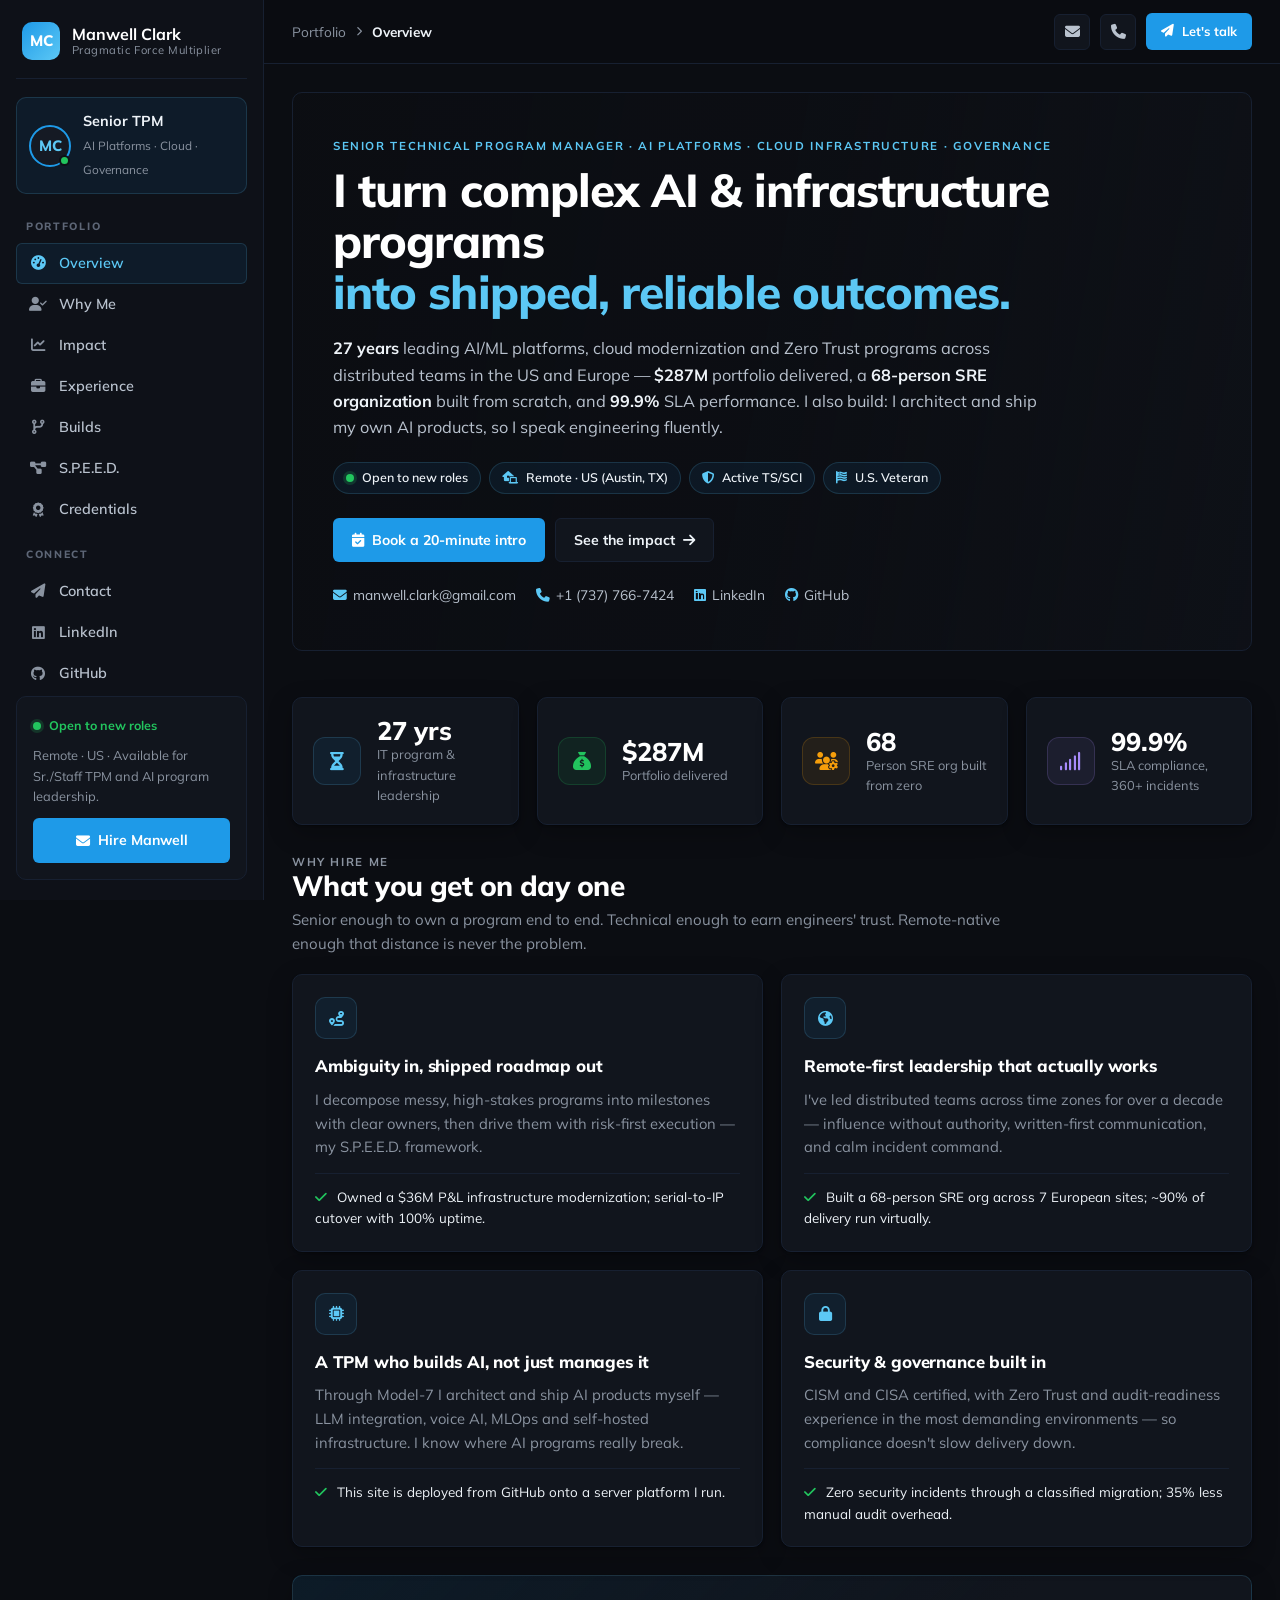
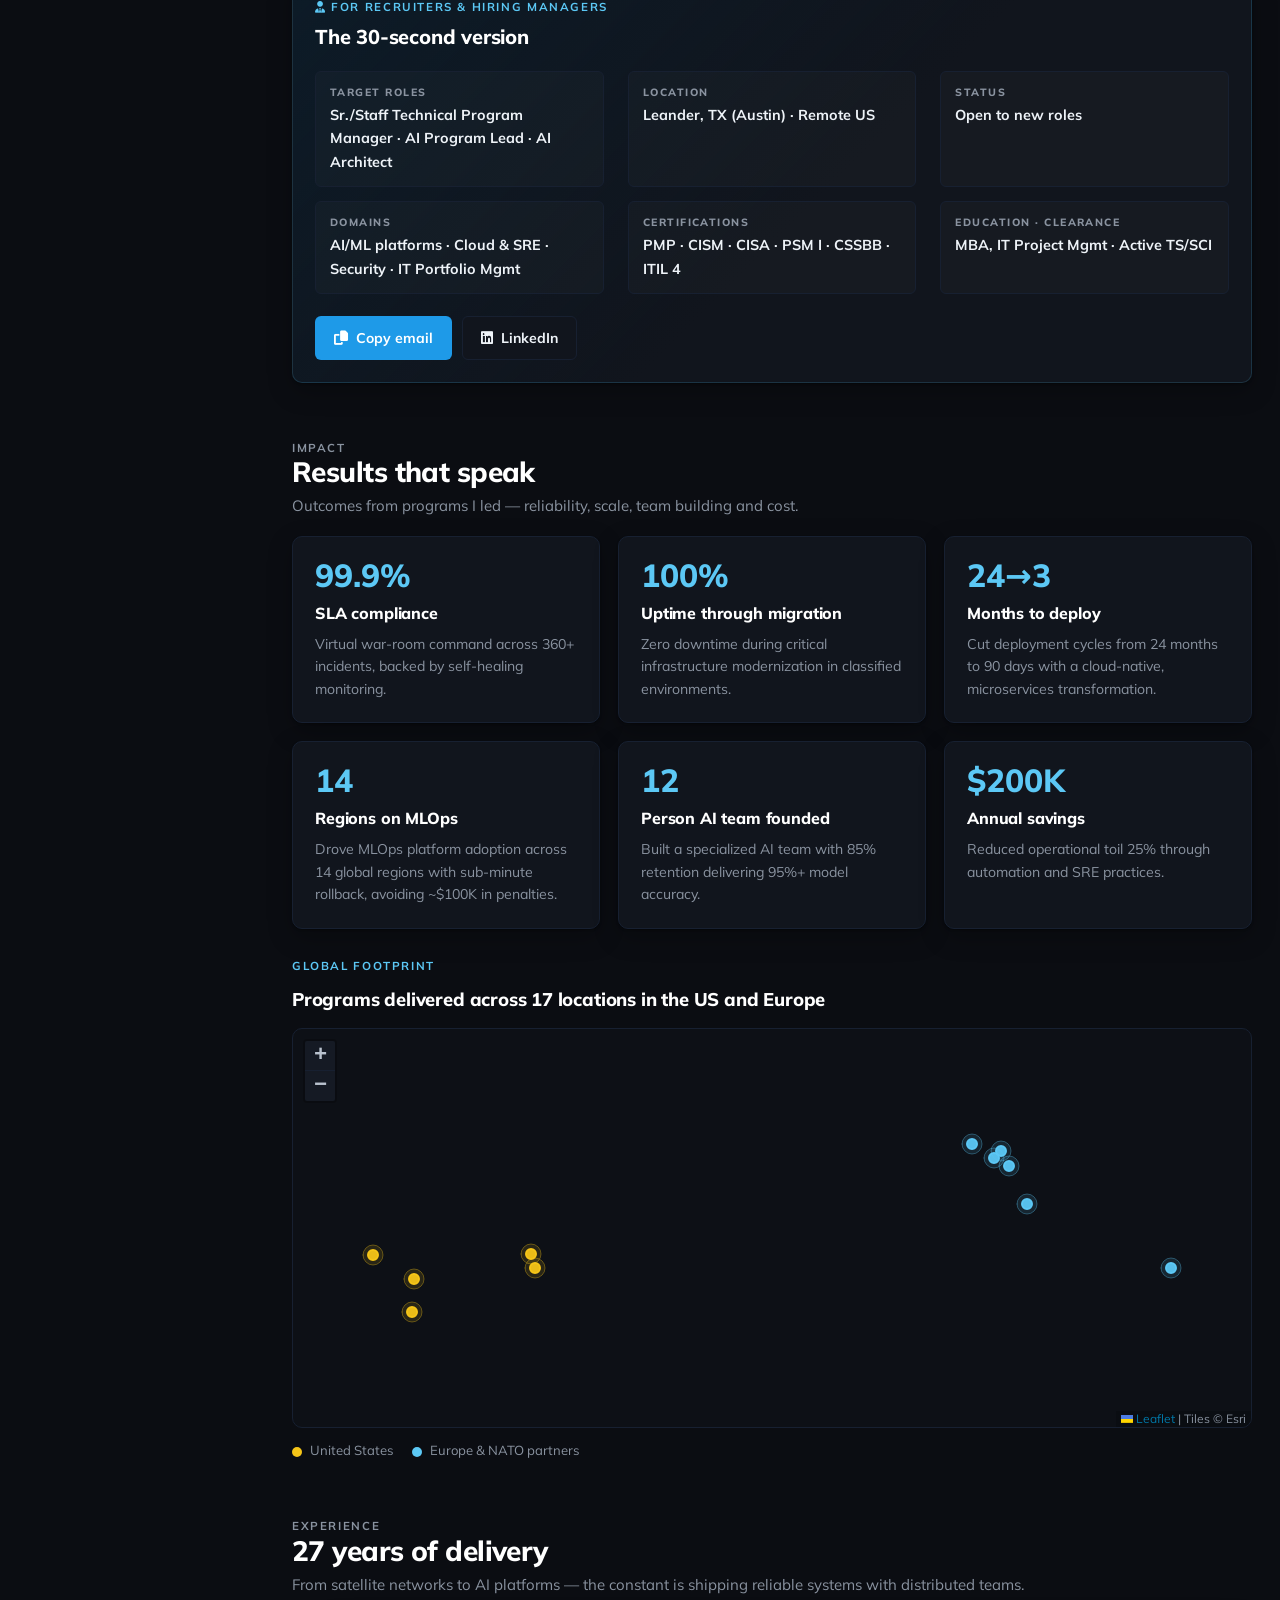
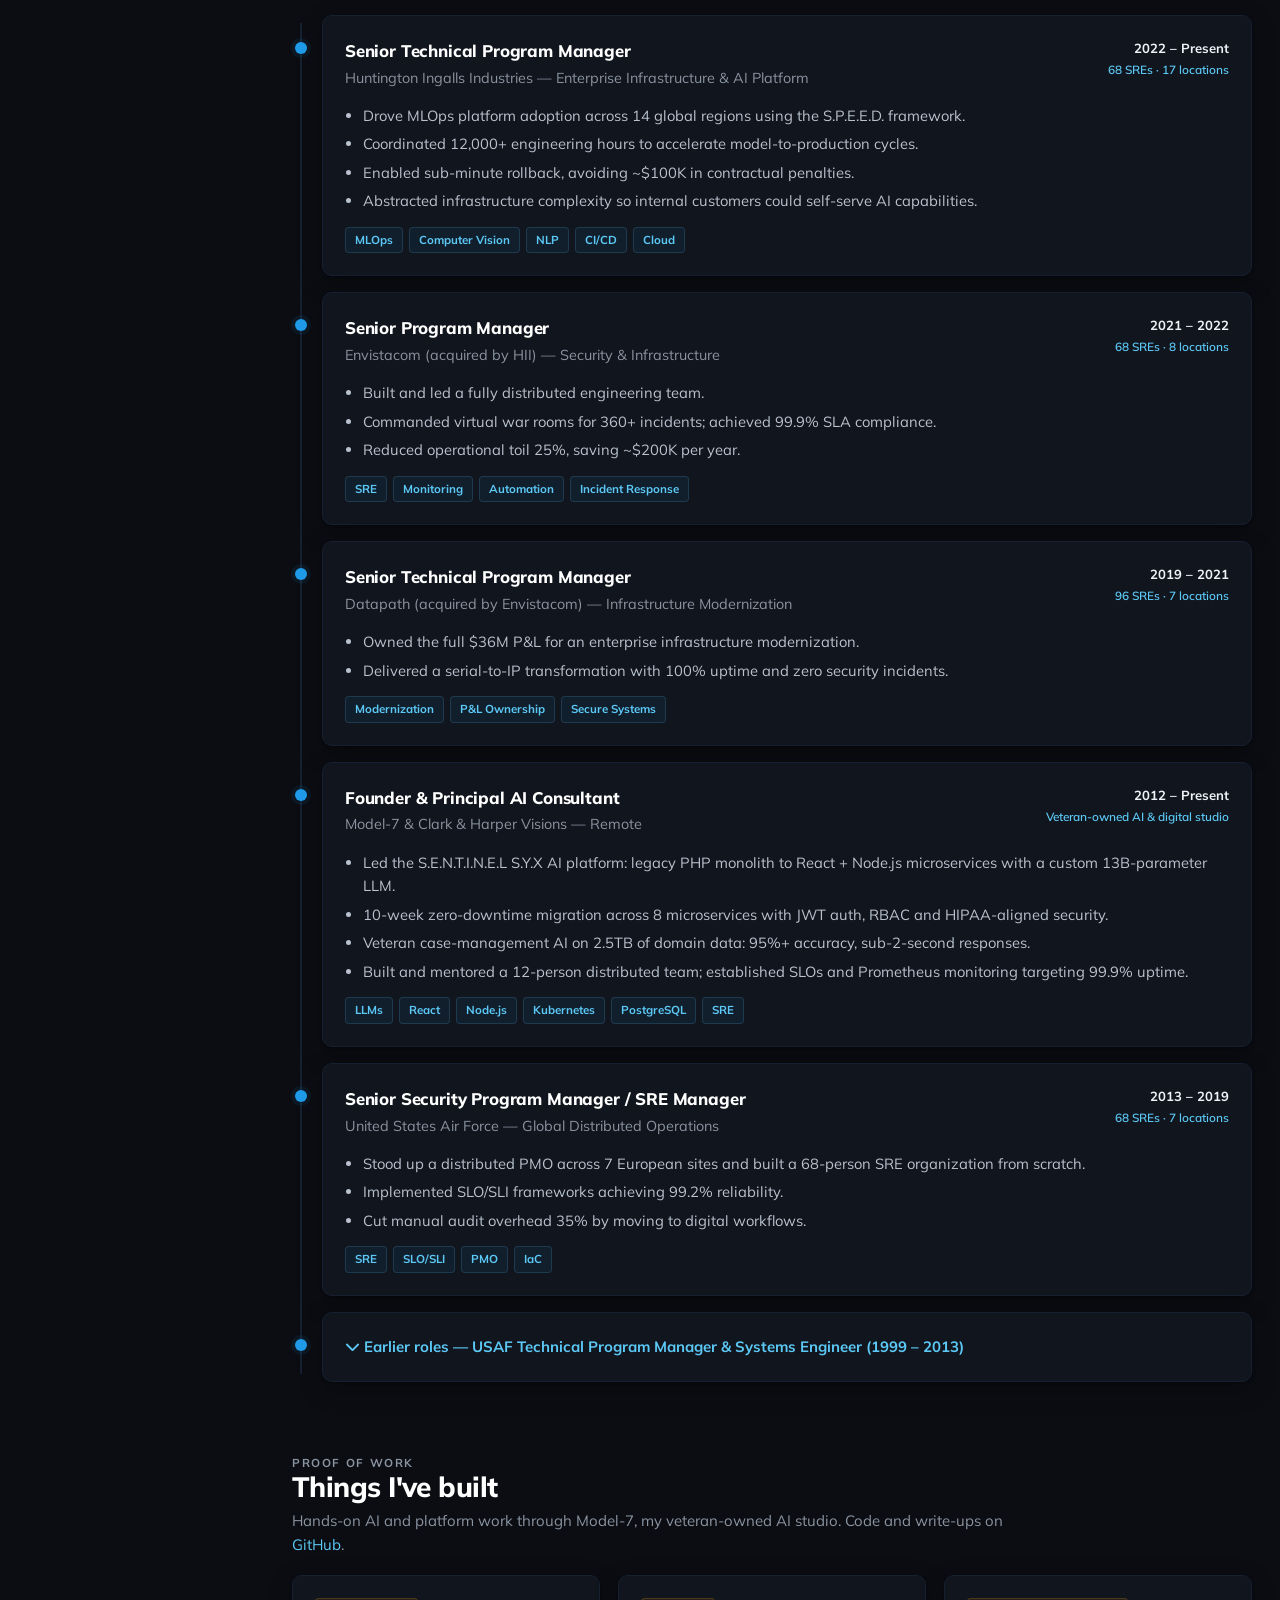
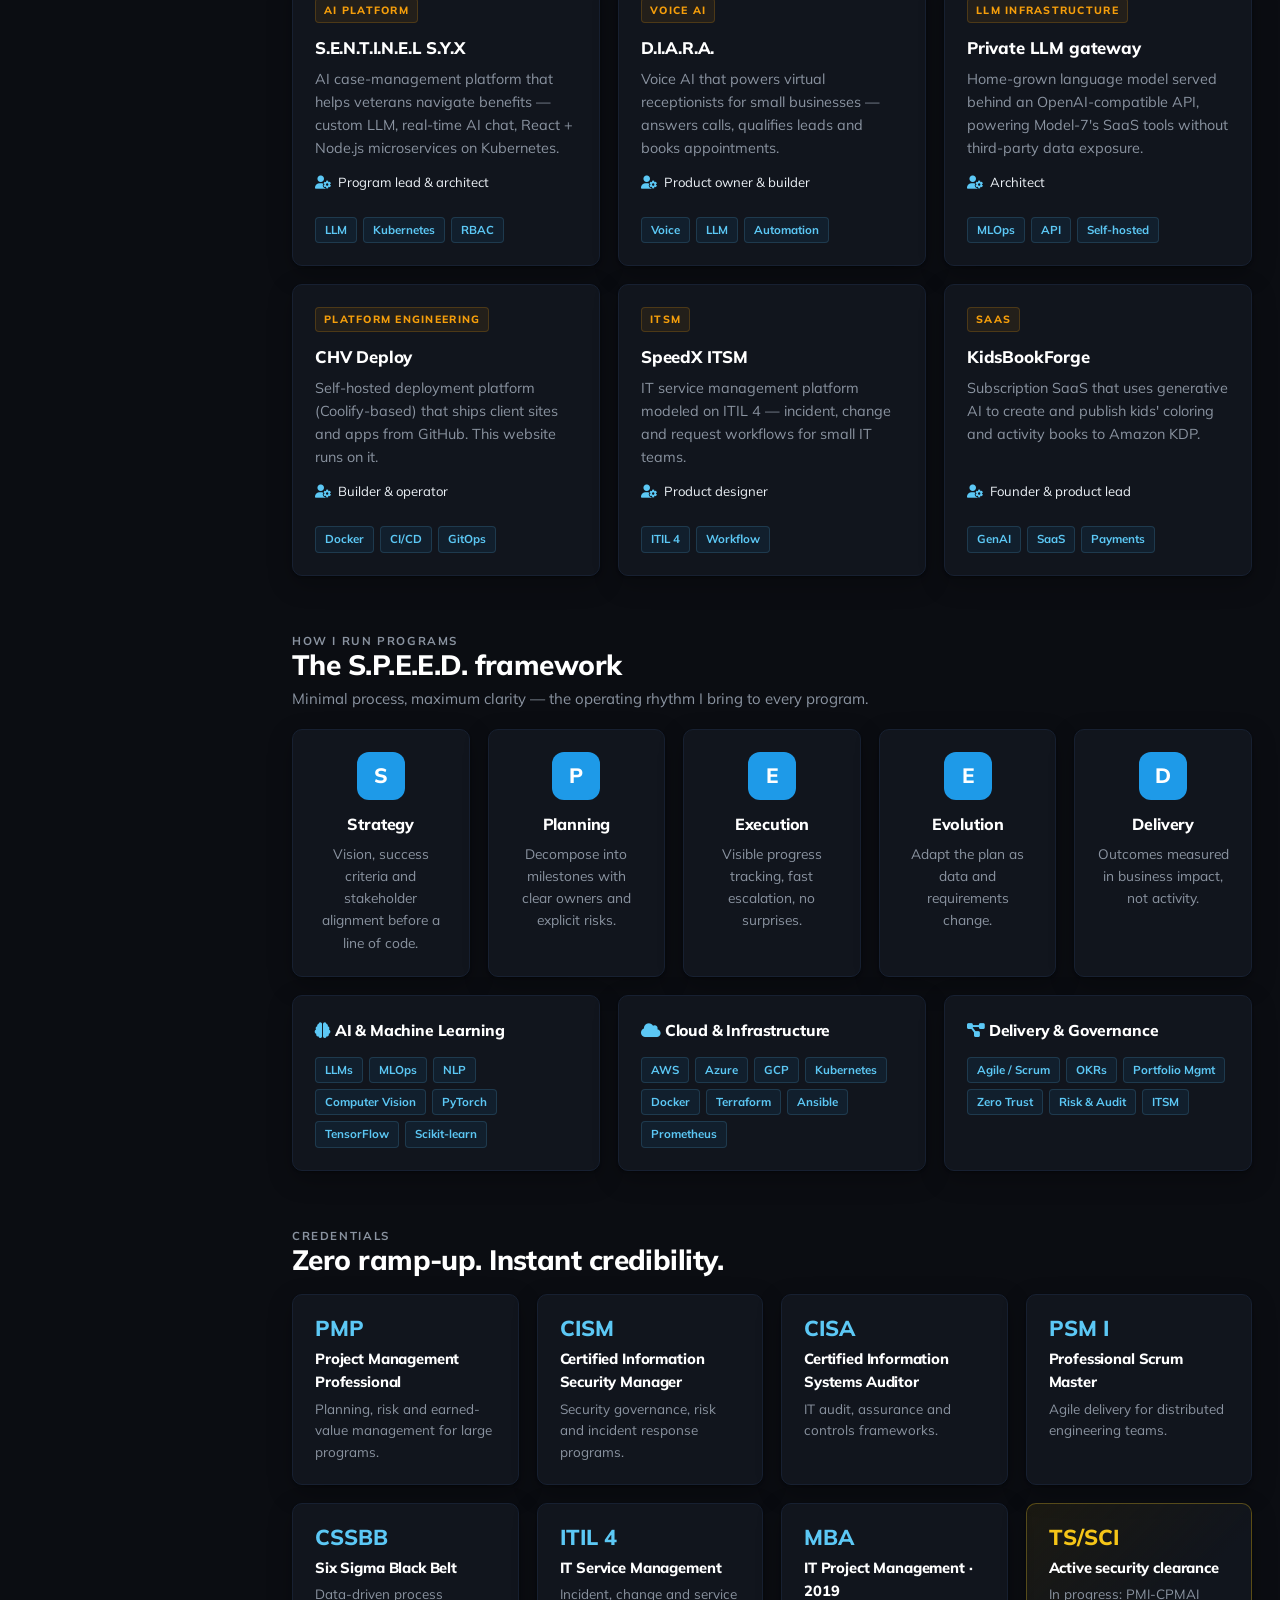
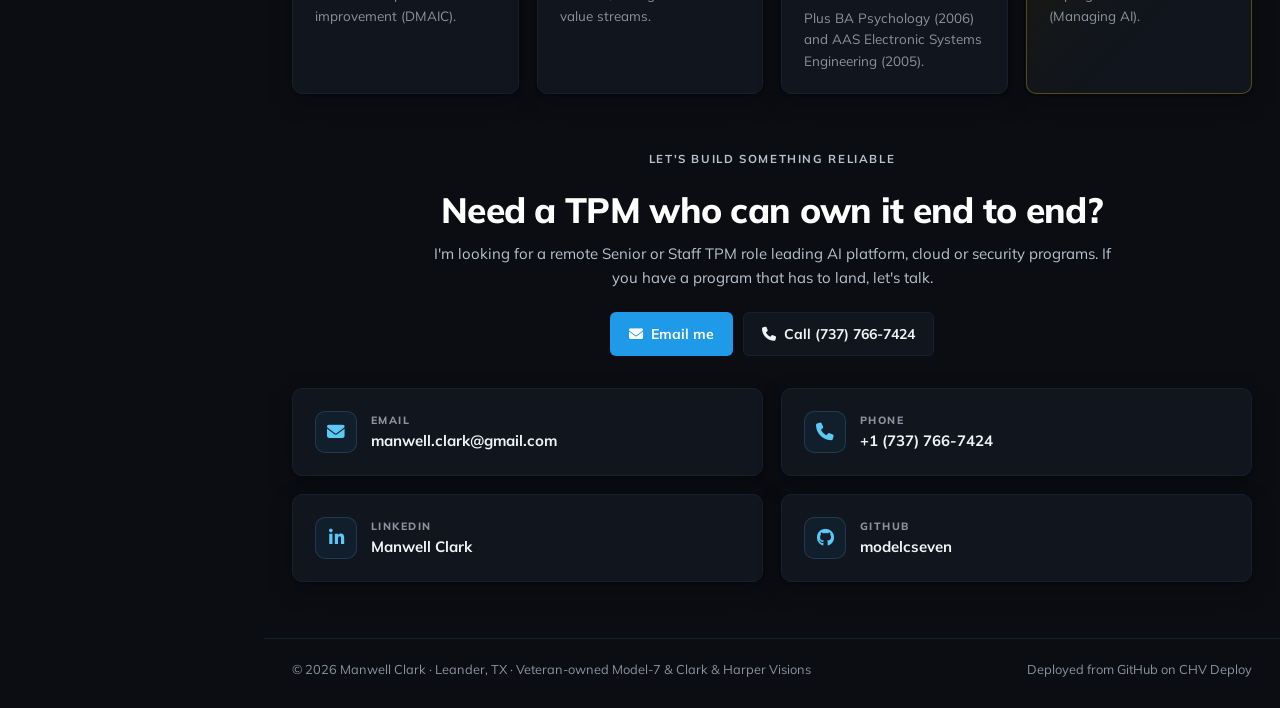
==== commit d2d3a01c: "Alpino layout: sidebar, topbar, KPI tiles" ====
--- a/index.html
+++ b/index.html
@@ -6,7 +6,7 @@
   <title>Manwell Clark | Senior Technical Program Manager — AI Platforms &amp; Cloud Infrastructure</title>
   <meta name="description" content="Manwell Clark — Senior Technical Program Manager with 27 years delivering AI/ML platforms, cloud infrastructure and security programs across distributed global teams. PMP, CISM, CISA. Open to remote Sr./Staff TPM and AI program leadership roles.">
   <link rel="canonical" href="https://manwellclark.com/">
-  <meta name="theme-color" content="#0a0a0b">
+  <meta name="theme-color" content="#0b0d12">
   <link rel="icon" href="/favicon.svg" type="image/svg+xml">
 
   <meta property="og:type" content="profile">
@@ -18,8 +18,7 @@
   <meta property="og:image:height" content="630">
   <meta name="twitter:card" content="summary_large_image">
 
-  <link rel="preload" href="/assets/bebas-neue-latin-400-normal.woff2" as="font" type="font/woff2" crossorigin>
-  <link rel="preload" href="/assets/dm-sans-latin-400-normal.woff2" as="font" type="font/woff2" crossorigin>
+  <link rel="preconnect" href="https://fonts.googleapis.com"><link rel="preconnect" href="https://fonts.gstatic.com" crossorigin>
   <link rel="stylesheet" href="/assets/fonts.css">
   <link rel="stylesheet" href="/assets/fontawesome.min.css">
   <link rel="stylesheet" href="/assets/leaflet.css">
@@ -46,22 +45,55 @@
 
 <a class="sr-only" href="#main">Skip to content</a>
 
-<!-- ============ NAV ============ -->
-<header class="nav">
-  <div class="wrap">
-    <a class="brand" href="#top" aria-label="Manwell Clark — home">
-      <span class="display">Manwell Clark</span>
-      <small>Pragmatic Force Multiplier</small>
-    </a>
-    <button class="nav-toggle" aria-label="Open menu" aria-expanded="false" aria-controls="navlinks"><i class="fa-solid fa-bars"></i></button>
-    <ul class="nav-links" id="navlinks">
-      <li><a href="#why">Why Me</a></li>
-      <li><a href="#impact">Impact</a></li>
-      <li><a href="#experience">Experience</a></li>
-      <li><a href="#builds">Builds</a></li>
-      <li><a href="#credentials">Credentials</a></li>
-      <li><a class="btn btn-primary btn-sm" href="#contact"><i class="fa-solid fa-paper-plane"></i> Let's talk</a></li>
-    </ul>
+<!-- ============ SIDEBAR (Alpino-style) ============ -->
+<aside class="sidebar" id="sidebar" aria-label="Site navigation">
+  <a class="brand" href="#top" aria-label="Manwell Clark — home">
+    <span class="logo-mark" aria-hidden="true">MC</span>
+    <span class="brand-text"><strong>Manwell Clark</strong><small>Pragmatic Force Multiplier</small></span>
+  </a>
+
+  <div class="profile-mini">
+    <span class="avatar" aria-hidden="true">MC<span class="presence"></span></span>
+    <div>
+      <strong>Senior TPM</strong>
+      <small>AI Platforms · Cloud · Governance</small>
+    </div>
+  </div>
+
+  <p class="nav-label">Portfolio</p>
+  <ul class="side-nav" id="navlinks">
+    <li><a href="#top" class="active"><i class="fa-solid fa-gauge-high"></i> Overview</a></li>
+    <li><a href="#why"><i class="fa-solid fa-user-check"></i> Why Me</a></li>
+    <li><a href="#impact"><i class="fa-solid fa-chart-line"></i> Impact</a></li>
+    <li><a href="#experience"><i class="fa-solid fa-briefcase"></i> Experience</a></li>
+    <li><a href="#builds"><i class="fa-solid fa-code-branch"></i> Builds</a></li>
+    <li><a href="#framework"><i class="fa-solid fa-diagram-project"></i> S.P.E.E.D.</a></li>
+    <li><a href="#credentials"><i class="fa-solid fa-award"></i> Credentials</a></li>
+  </ul>
+
+  <p class="nav-label">Connect</p>
+  <ul class="side-nav">
+    <li><a href="#contact"><i class="fa-solid fa-paper-plane"></i> Contact</a></li>
+    <li><a href="https://www.linkedin.com/in/clarkharpervisions/" target="_blank" rel="noopener"><i class="fa-brands fa-linkedin"></i> LinkedIn</a></li>
+    <li><a href="https://github.com/modelcseven" target="_blank" rel="noopener"><i class="fa-brands fa-github"></i> GitHub</a></li>
+  </ul>
+
+  <div class="side-card">
+    <span class="status"><span class="dot"></span> Open to new roles</span>
+    <p>Remote · US · Available for Sr./Staff TPM and AI program leadership.</p>
+    <a class="btn btn-primary btn-block" href="mailto:manwell.clark@gmail.com?subject=Opportunity%20for%20Manwell%20Clark"><i class="fa-solid fa-envelope"></i> Hire Manwell</a>
+  </div>
+</aside>
+<div class="scrim" hidden></div>
+
+<div class="shell">
+<header class="topbar">
+  <button class="nav-toggle" aria-label="Open menu" aria-expanded="false" aria-controls="sidebar"><i class="fa-solid fa-bars"></i></button>
+  <nav class="crumbs" aria-label="Breadcrumb"><span>Portfolio</span><i class="fa-solid fa-chevron-right"></i><strong id="crumb">Overview</strong></nav>
+  <div class="top-actions">
+    <a class="icon-btn" href="mailto:manwell.clark@gmail.com" aria-label="Email"><i class="fa-solid fa-envelope"></i></a>
+    <a class="icon-btn" href="tel:+17377667424" aria-label="Call"><i class="fa-solid fa-phone"></i></a>
+    <a class="btn btn-primary btn-sm" href="#contact"><i class="fa-solid fa-paper-plane"></i> Let's talk</a>
   </div>
 </header>
 
@@ -100,10 +132,10 @@
 <!-- ============ STAT STRIP ============ -->
 <div class="stats">
   <div class="wrap grid g4">
-    <div class="card stat reveal"><div class="num">27 yrs</div><div class="lbl">IT program &amp; infrastructure leadership</div></div>
-    <div class="card stat reveal"><div class="num">$287M</div><div class="lbl">Portfolio delivered</div></div>
-    <div class="card stat reveal"><div class="num">68</div><div class="lbl">Person SRE org built from zero</div></div>
-    <div class="card stat reveal"><div class="num">99.9%</div><div class="lbl">SLA compliance across 360+ incidents</div></div>
+    <div class="card stat reveal"><span class="kpi-icon"><i class="fa-solid fa-hourglass-half"></i></span><div><div class="num">27 yrs</div><div class="lbl">IT program &amp; infrastructure leadership</div></div></div>
+    <div class="card stat reveal"><span class="kpi-icon"><i class="fa-solid fa-sack-dollar"></i></span><div><div class="num">$287M</div><div class="lbl">Portfolio delivered</div></div></div>
+    <div class="card stat reveal"><span class="kpi-icon"><i class="fa-solid fa-users-gear"></i></span><div><div class="num">68</div><div class="lbl">Person SRE org built from zero</div></div></div>
+    <div class="card stat reveal"><span class="kpi-icon"><i class="fa-solid fa-signal"></i></span><div><div class="num">99.9%</div><div class="lbl">SLA compliance, 360+ incidents</div></div></div>
   </div>
 </div>
 
@@ -145,7 +177,7 @@
     <!-- Recruiter quick facts -->
     <div class="card recruiter reveal" style="margin-top:28px" id="recruiters">
       <p class="eyebrow" style="margin-bottom:4px"><i class="fa-solid fa-user-tie"></i> For recruiters &amp; hiring managers</p>
-      <h3 class="serif" style="font-size:1.7rem;margin:0">The 30-second version</h3>
+      <h3 class="serif" style="margin:0">The 30-second version</h3>
       <dl class="facts">
         <div><dt>Target roles</dt><dd>Sr./Staff Technical Program Manager · AI Program Lead · AI Architect</dd></div>
         <div><dt>Location</dt><dd>Leander, TX (Austin) · Remote US</dd></div>
@@ -180,9 +212,9 @@
       <div class="card reveal"><div class="num">$200K</div><h3>Annual savings</h3><p>Reduced operational toil 25% through automation and SRE practices.</p></div>
     </div>
 
-    <div class="reveal" style="margin-top:56px">
+    <div class="reveal" style="margin-top:28px">
       <p class="eyebrow">Global footprint</p>
-      <h3 class="serif" style="font-size:1.8rem;margin:0 0 18px">Programs delivered across 17 locations in the US and Europe</h3>
+      <h3 class="serif" style="font-size:1.15rem;margin:0 0 14px">Programs delivered across 17 locations in the US and Europe</h3>
       <div id="footprint" role="img" aria-label="Map of regions in the United States and Europe where Manwell Clark has led programs"></div>
       <div class="legend"><span class="us">United States</span><span class="eu">Europe &amp; NATO partners</span></div>
     </div>
@@ -372,10 +404,10 @@
       <div class="card speed reveal"><div class="letter">D</div><h3>Delivery</h3><p>Outcomes measured in business impact, not activity.</p></div>
     </div>
 
-    <div class="grid g3 skillset" style="margin-top:44px">
-      <div class="card reveal"><h3><i class="fa-solid fa-brain" style="color:var(--teal-light)"></i> AI &amp; Machine Learning</h3><div class="tags"><span class="tag">LLMs</span><span class="tag">MLOps</span><span class="tag">NLP</span><span class="tag">Computer Vision</span><span class="tag">PyTorch</span><span class="tag">TensorFlow</span><span class="tag">Scikit-learn</span></div></div>
-      <div class="card reveal"><h3><i class="fa-solid fa-cloud" style="color:var(--teal-light)"></i> Cloud &amp; Infrastructure</h3><div class="tags"><span class="tag">AWS</span><span class="tag">Azure</span><span class="tag">GCP</span><span class="tag">Kubernetes</span><span class="tag">Docker</span><span class="tag">Terraform</span><span class="tag">Ansible</span><span class="tag">Prometheus</span></div></div>
-      <div class="card reveal"><h3><i class="fa-solid fa-diagram-project" style="color:var(--teal-light)"></i> Delivery &amp; Governance</h3><div class="tags"><span class="tag">Agile / Scrum</span><span class="tag">OKRs</span><span class="tag">Portfolio Mgmt</span><span class="tag">Zero Trust</span><span class="tag">Risk &amp; Audit</span><span class="tag">ITSM</span></div></div>
+    <div class="grid g3 skillset" style="margin-top:18px">
+      <div class="card reveal"><h3><i class="fa-solid fa-brain" style="color:var(--accent)"></i> AI &amp; Machine Learning</h3><div class="tags"><span class="tag">LLMs</span><span class="tag">MLOps</span><span class="tag">NLP</span><span class="tag">Computer Vision</span><span class="tag">PyTorch</span><span class="tag">TensorFlow</span><span class="tag">Scikit-learn</span></div></div>
+      <div class="card reveal"><h3><i class="fa-solid fa-cloud" style="color:var(--accent)"></i> Cloud &amp; Infrastructure</h3><div class="tags"><span class="tag">AWS</span><span class="tag">Azure</span><span class="tag">GCP</span><span class="tag">Kubernetes</span><span class="tag">Docker</span><span class="tag">Terraform</span><span class="tag">Ansible</span><span class="tag">Prometheus</span></div></div>
+      <div class="card reveal"><h3><i class="fa-solid fa-diagram-project" style="color:var(--accent)"></i> Delivery &amp; Governance</h3><div class="tags"><span class="tag">Agile / Scrum</span><span class="tag">OKRs</span><span class="tag">Portfolio Mgmt</span><span class="tag">Zero Trust</span><span class="tag">Risk &amp; Audit</span><span class="tag">ITSM</span></div></div>
     </div>
   </div>
 </section>
@@ -428,6 +460,7 @@
     <span>Deployed from GitHub on CHV Deploy</span>
   </div>
 </footer>
+</div><!-- /shell -->
 
 <div class="toast" role="status" aria-live="polite"></div>
 
--- a/assets/fonts.css
+++ b/assets/fonts.css
@@ -1,6 +1 @@
-@font-face{font-family:'Bebas Neue';font-style:normal;font-weight:400;font-display:swap;src:url(/assets/bebas-neue-latin-400-normal.woff2) format('woff2')}
-@font-face{font-family:'DM Sans';font-style:normal;font-weight:400;font-display:swap;src:url(/assets/dm-sans-latin-400-normal.woff2) format('woff2')}
-@font-face{font-family:'DM Sans';font-style:normal;font-weight:500;font-display:swap;src:url(/assets/dm-sans-latin-500-normal.woff2) format('woff2')}
-@font-face{font-family:'DM Sans';font-style:normal;font-weight:600;font-display:swap;src:url(/assets/dm-sans-latin-600-normal.woff2) format('woff2')}
-@font-face{font-family:'DM Sans';font-style:normal;font-weight:700;font-display:swap;src:url(/assets/dm-sans-latin-700-normal.woff2) format('woff2')}
-@font-face{font-family:'DM Serif Display';font-style:normal;font-weight:400;font-display:swap;src:url(/assets/dm-serif-display-latin-400-normal.woff2) format('woff2')}
+@import url('https://fonts.googleapis.com/css2?family=Mulish:wght@400;600;700;800&display=swap');
--- a/assets/site.css
+++ b/assets/site.css
@@ -1,253 +1,289 @@
-/* manwellclark.com — design tokens carried over from the original site */
+/* manwellclark.com — Alpino admin theme look, CHV Deploy palette */
 :root {
-  --teal: #528f9d;
-  --teal-light: #8cc6d2;
-  --teal-glow: rgba(82, 143, 157, 0.18);
+  --bg: #0b0d12;
+  --sidebar: #0e1118;
+  --surface: #11151d;
+  --surface-2: #151a24;
+  --border: #172031;
+  --border-soft: rgba(255, 255, 255, 0.06);
+  --text: #b9c2ce;
+  --text-strong: #eef3f8;
+  --heading: #ffffff;
+  --muted: #8a93a0;
+  --primary: #1e9ae8;
+  --primary-hover: #3aa9ef;
+  --accent: #5cc8f5;
+  --tint: rgba(30, 154, 232, 0.08);
+  --tint-border: rgba(92, 200, 245, 0.16);
+  --success: #22c55e;
+  --warning: #f59e0b;
   --gold: #f5c518;
-  --bg: #0a0a0b;
-  --surface: #111114;
-  --surface2: #18181d;
-  --border: rgba(255, 255, 255, 0.07);
-  --border-strong: rgba(82, 143, 157, 0.45);
-  --text: #f0ede8;
-  --muted: #8f8d95;
-  --glass: rgba(0, 0, 0, 0.32);
-  --radius: 18px;
-  --max: 1180px;
-  --img-hero: url('https://images.pexels.com/photos/799137/pexels-photo-799137.jpeg?auto=compress&cs=tinysrgb&w=2400');
-  --img-closing: url('https://images.pexels.com/photos/380769/pexels-photo-380769.jpeg?auto=compress&cs=tinysrgb&w=2400');
+  --radius: 10px;
+  --radius-sm: 6px;
+  --side-w: 264px;
+  --shadow: 0 1px 2px rgba(0, 0, 0, .35), 0 8px 24px rgba(0, 0, 0, .25);
+  --img-hero: url('https://images.pexels.com/photos/799137/pexels-photo-799137.jpeg?auto=compress&cs=tinysrgb&w=2000');
 }
 
 *, *::before, *::after { box-sizing: border-box; }
-html { scroll-behavior: smooth; scroll-padding-top: 84px; }
+html { scroll-behavior: smooth; scroll-padding-top: 76px; }
 body {
   margin: 0;
-  font-family: 'DM Sans', system-ui, sans-serif;
+  font-family: 'Mulish', Inter, system-ui, sans-serif;
+  font-size: 15px;
   background: var(--bg);
   color: var(--text);
   line-height: 1.6;
-  overflow-x: hidden;
   -webkit-font-smoothing: antialiased;
 }
-body::before {
-  content: '';
-  position: fixed; inset: 0;
-  background-image: url("data:image/svg+xml,%3Csvg viewBox='0 0 200 200' xmlns='http://www.w3.org/2000/svg'%3E%3Cfilter id='n'%3E%3CfeTurbulence type='fractalNoise' baseFrequency='0.9' numOctaves='4' stitchTiles='stitch'/%3E%3C/filter%3E%3Crect width='100%25' height='100%25' filter='url(%23n)' opacity='0.04'/%3E%3C/svg%3E");
-  pointer-events: none; z-index: 0; opacity: .5;
-}
-body > * { position: relative; z-index: 1; }
-a { color: var(--teal-light); text-decoration: none; }
+a { color: var(--accent); text-decoration: none; }
 a:hover { color: #fff; }
 img { max-width: 100%; display: block; }
-.wrap { width: min(var(--max), 100% - 32px); margin-inline: auto; }
-.display { font-family: 'Bebas Neue', Impact, sans-serif; letter-spacing: .02em; line-height: .95; font-weight: 400; }
-.serif { font-family: 'DM Serif Display', Georgia, serif; font-weight: 400; }
-.eyebrow { font-size: .75rem; letter-spacing: .28em; text-transform: uppercase; color: var(--teal); margin: 0 0 14px; }
+h1, h2, h3, h4 { color: var(--heading); font-weight: 800; letter-spacing: -0.01em; }
+strong { color: var(--text-strong); }
+.wrap { width: 100%; max-width: 1240px; margin-inline: auto; padding-inline: 28px; }
+.display { font-weight: 800; letter-spacing: -0.02em; line-height: 1.1; }
+.serif { font-weight: 800; }
+.eyebrow { font-size: .72rem; font-weight: 700; letter-spacing: .14em; text-transform: uppercase; color: var(--accent); margin: 0 0 10px; }
 .muted { color: var(--muted); }
 .sr-only { position: absolute; width: 1px; height: 1px; overflow: hidden; clip: rect(0 0 0 0); }
-:focus-visible { outline: 2px solid var(--teal-light); outline-offset: 3px; border-radius: 6px; }
-
-/* ---------- Nav ---------- */
-.nav {
-  position: fixed; top: 0; left: 0; right: 0; z-index: 50;
-  background: rgba(10, 10, 11, .72);
-  backdrop-filter: blur(14px); -webkit-backdrop-filter: blur(14px);
+:focus-visible { outline: 2px solid var(--accent); outline-offset: 2px; border-radius: 6px; }
+
+/* ---------- Sidebar ---------- */
+.sidebar {
+  position: fixed; inset: 0 auto 0 0; width: var(--side-w); z-index: 60;
+  background: var(--sidebar); border-right: 1px solid var(--border);
+  display: flex; flex-direction: column; padding: 18px 16px 20px; overflow-y: auto;
+}
+.brand { display: flex; align-items: center; gap: 12px; padding: 4px 6px 18px; border-bottom: 1px solid var(--border); }
+.logo-mark {
+  width: 38px; height: 38px; border-radius: 10px; display: grid; place-items: center; flex: none;
+  background: linear-gradient(135deg, var(--primary), var(--accent)); color: #fff; font-weight: 800; font-size: .95rem;
+}
+.brand-text { display: flex; flex-direction: column; line-height: 1.2; }
+.brand-text strong { color: var(--heading); font-size: 1rem; }
+.brand-text small { color: var(--muted); font-size: .7rem; letter-spacing: .04em; }
+.profile-mini { display: flex; gap: 12px; align-items: center; margin: 18px 0 8px; padding: 12px; border-radius: var(--radius); background: var(--tint); border: 1px solid var(--tint-border); }
+.profile-mini strong { display: block; font-size: .9rem; }
+.profile-mini small { color: var(--muted); font-size: .74rem; }
+.avatar { position: relative; width: 42px; height: 42px; border-radius: 50%; display: grid; place-items: center; flex: none; background: var(--surface-2); border: 2px solid var(--primary); color: var(--accent); font-weight: 800; }
+.presence { position: absolute; right: -1px; bottom: -1px; width: 11px; height: 11px; border-radius: 50%; background: var(--success); border: 2px solid var(--sidebar); }
+.nav-label { font-size: .66rem; font-weight: 800; letter-spacing: .16em; text-transform: uppercase; color: #5d6676; margin: 20px 10px 8px; }
+.side-nav { list-style: none; margin: 0; padding: 0; }
+.side-nav a {
+  display: flex; align-items: center; gap: 12px; padding: 10px 12px; border-radius: var(--radius-sm);
+  color: var(--text); font-weight: 600; font-size: .9rem; border: 1px solid transparent;
+}
+.side-nav a i { width: 18px; text-align: center; color: var(--muted); }
+.side-nav a:hover { background: rgba(255,255,255,.03); color: #fff; }
+.side-nav a.active { background: var(--tint); border-color: var(--tint-border); color: var(--accent); }
+.side-nav a.active i { color: var(--accent); }
+.side-card { margin-top: auto; padding: 16px; border-radius: var(--radius); background: var(--surface); border: 1px solid var(--border); }
+.side-card p { font-size: .8rem; color: var(--muted); margin: 8px 0 12px; }
+.status { display: inline-flex; align-items: center; gap: 8px; font-size: .78rem; font-weight: 700; color: var(--success); }
+.dot { width: 8px; height: 8px; border-radius: 50%; background: var(--success); box-shadow: 0 0 0 3px rgba(34,197,94,.18); display: inline-block; }
+
+/* ---------- Shell + topbar ---------- */
+.shell { margin-left: var(--side-w); min-height: 100vh; }
+.topbar {
+  position: sticky; top: 0; z-index: 40; height: 64px;
+  display: flex; align-items: center; gap: 16px; padding: 0 28px;
+  background: rgba(11, 13, 18, .85); backdrop-filter: blur(10px); -webkit-backdrop-filter: blur(10px);
   border-bottom: 1px solid var(--border);
 }
-.nav .wrap { display: flex; align-items: center; justify-content: space-between; height: 68px; gap: 16px; }
-.brand { display: flex; flex-direction: column; line-height: 1; color: var(--teal); }
-.brand .display { font-size: 1.7rem; color: var(--teal); }
-.brand small { font-size: .62rem; letter-spacing: .26em; text-transform: uppercase; color: var(--muted); margin-top: 3px; }
-.nav-links { display: flex; align-items: center; gap: 26px; list-style: none; margin: 0; padding: 0; }
-.nav-links a { color: #cfccc6; font-size: .74rem; letter-spacing: .16em; text-transform: uppercase; }
-.nav-links a:hover { color: #fff; }
-.nav-toggle { display: none; background: none; border: 1px solid var(--border); color: var(--text); border-radius: 10px; width: 42px; height: 42px; font-size: 1.1rem; cursor: pointer; }
+.crumbs { display: flex; align-items: center; gap: 10px; font-size: .85rem; color: var(--muted); }
+.crumbs i { font-size: .6rem; }
+.crumbs strong { color: var(--text-strong); }
+.top-actions { margin-left: auto; display: flex; align-items: center; gap: 10px; }
+.icon-btn { width: 36px; height: 36px; border-radius: var(--radius-sm); display: grid; place-items: center; color: var(--text); border: 1px solid var(--border); background: var(--surface); }
+.icon-btn:hover { color: var(--accent); border-color: var(--tint-border); }
+.nav-toggle { display: none; width: 38px; height: 38px; border-radius: var(--radius-sm); border: 1px solid var(--border); background: var(--surface); color: var(--text); cursor: pointer; }
+.scrim { position: fixed; inset: 0; background: rgba(0,0,0,.55); z-index: 55; }
 
 /* ---------- Buttons ---------- */
 .btn {
-  display: inline-flex; align-items: center; gap: 10px;
-  padding: 13px 22px; border-radius: 12px;
-  font-weight: 600; font-size: .95rem; border: 1px solid transparent;
-  transition: transform .15s ease, background .2s ease, border-color .2s ease;
-  cursor: pointer;
-}
-.btn:hover { transform: translateY(-1px); }
-.btn-primary { background: var(--teal); color: #fff; box-shadow: 0 8px 30px rgba(82, 143, 157, .35); }
-.btn-primary:hover { background: #5fa3b2; color: #fff; }
-.btn-ghost { background: rgba(0, 0, 0, .45); color: var(--text); border-color: rgba(255, 255, 255, .14); }
-.btn-ghost:hover { border-color: var(--teal); color: #fff; }
-.btn-sm { padding: 9px 16px; font-size: .78rem; letter-spacing: .12em; text-transform: uppercase; }
-
-/* ---------- Hero ---------- */
-.hero {
-  min-height: 100vh; display: flex; align-items: center;
-  padding: 120px 0 80px;
-  background:
-    linear-gradient(180deg, rgba(10,10,11,.55) 0%, rgba(10,10,11,.78) 55%, var(--bg) 100%),
-    radial-gradient(ellipse 80% 60% at 20% 30%, rgba(82,143,157,.22), transparent 70%),
-    var(--img-hero) center/cover no-repeat, #0d1214;
-}
-.hero h1 { font-size: clamp(2.8rem, 7.4vw, 6rem); margin: 0 0 6px; }
-.hero h1 .accent { color: var(--teal); display: block; }
-.hero .lede { font-size: clamp(1.05rem, 1.6vw, 1.22rem); max-width: 690px; color: #d6d3cd; margin: 22px 0 30px; }
-.hero .lede strong { color: #fff; }
-.chips { display: flex; flex-wrap: wrap; gap: 10px; margin-bottom: 30px; }
-.chip {
-  display: inline-flex; align-items: center; gap: 8px;
-  padding: 7px 14px; border-radius: 999px; font-size: .8rem;
-  background: rgba(0,0,0,.45); border: 1px solid rgba(255,255,255,.12); color: #e7e4de;
-}
-.chip i { color: var(--teal-light); }
-.chip .dot { width: 8px; height: 8px; border-radius: 50%; background: #3ddc84; box-shadow: 0 0 10px #3ddc84; }
-.cta-row { display: flex; flex-wrap: wrap; gap: 12px; }
-.contact-inline { display: flex; flex-wrap: wrap; gap: 22px; margin-top: 26px; font-size: .9rem; }
-.contact-inline a { color: #cfccc6; }
-.contact-inline i { color: var(--teal); margin-right: 6px; }
-
-/* ---------- Sections ---------- */
-section { padding: 96px 0; }
-.section-head { max-width: 760px; margin-bottom: 48px; }
-.section-head h2 { font-size: clamp(2.3rem, 5vw, 3.6rem); margin: 0 0 14px; }
-.section-head p { color: var(--muted); font-size: 1.08rem; margin: 0; }
-.alt { background: linear-gradient(180deg, transparent, rgba(82,143,157,.04) 40%, transparent); }
+  display: inline-flex; align-items: center; justify-content: center; gap: 8px;
+  padding: 10px 18px; border-radius: var(--radius-sm); font-weight: 700; font-size: .88rem;
+  border: 1px solid transparent; cursor: pointer; font-family: inherit; transition: background .15s, border-color .15s, color .15s;
+}
+.btn-primary { background: var(--primary); color: #fff; }
+.btn-primary:hover { background: var(--primary-hover); color: #fff; }
+.btn-ghost { background: var(--surface); color: var(--text-strong); border-color: var(--border); }
+.btn-ghost:hover { border-color: var(--tint-border); color: var(--accent); }
+.btn-sm { padding: 7px 14px; font-size: .8rem; }
+.btn-block { width: 100%; }
+
+/* ---------- Page sections ---------- */
+main { padding-bottom: 8px; }
+section { padding: 28px 0; }
+.section-head { margin-bottom: 18px; }
+.section-head h2 { font-size: clamp(1.4rem, 2.2vw, 1.75rem); margin: 0 0 6px; }
+.section-head p { color: var(--muted); margin: 0; max-width: 760px; }
 
 .card {
-  background: linear-gradient(180deg, rgba(24,24,29,.9), rgba(17,17,20,.9));
-  border: 1px solid var(--border); border-radius: var(--radius);
-  padding: 28px;
-}
-.card:hover { border-color: rgba(82,143,157,.3); }
-.grid { display: grid; gap: 20px; }
+  background: var(--surface); border: 1px solid var(--border); border-radius: var(--radius);
+  padding: 22px; box-shadow: var(--shadow);
+}
+.card:hover { border-color: #1f2b42; }
+.grid { display: grid; gap: 18px; }
 .g2 { grid-template-columns: repeat(2, minmax(0, 1fr)); }
 .g3 { grid-template-columns: repeat(3, minmax(0, 1fr)); }
 .g4 { grid-template-columns: repeat(4, minmax(0, 1fr)); }
-
-/* stat strip */
-.stats { margin-top: -60px; position: relative; z-index: 2; }
-.stat { text-align: center; padding: 26px 18px; }
-.stat .num { font-family: 'Bebas Neue', sans-serif; font-size: 3rem; line-height: 1; color: var(--teal); }
-.stat .lbl { font-size: .9rem; color: #cfccc6; margin-top: 8px; }
-
-/* why hire */
-.why .icon {
-  width: 48px; height: 48px; border-radius: 14px; display: grid; place-items: center;
-  background: var(--teal-glow); color: var(--teal-light); font-size: 1.2rem; margin-bottom: 18px;
-}
-.why h3 { margin: 0 0 10px; font-size: 1.25rem; }
-.why p { margin: 0; color: var(--muted); }
-.why .proof { margin-top: 16px; padding-top: 14px; border-top: 1px solid var(--border); font-size: .88rem; color: var(--teal-light); }
-
-/* recruiter box */
-.recruiter { border-color: var(--border-strong); background: linear-gradient(135deg, rgba(82,143,157,.12), rgba(17,17,20,.92) 60%); }
-.facts { display: grid; grid-template-columns: repeat(3, minmax(0,1fr)); gap: 18px 28px; margin: 22px 0 26px; }
-.facts dt { font-size: .7rem; letter-spacing: .2em; text-transform: uppercase; color: var(--muted); }
-.facts dd { margin: 4px 0 0; font-weight: 600; }
+.g5 { grid-template-columns: repeat(5, minmax(0, 1fr)); }
+
+/* hero = profile banner card */
+.hero { padding-top: 28px; }
+.hero .wrap {
+  position: relative; overflow: hidden; border-radius: var(--radius); border: 1px solid var(--border);
+  padding: 44px 40px;
+  background:
+    linear-gradient(100deg, rgba(11,13,18,.97) 0%, rgba(11,13,18,.88) 50%, rgba(11,13,18,.55) 100%),
+    var(--img-hero) center/cover no-repeat, var(--surface);
+  max-width: calc(1240px - 56px); width: calc(100% - 56px);
+}
+.hero h1 { font-size: clamp(1.9rem, 3.6vw, 2.9rem); margin: 0; max-width: 820px; }
+.hero h1 .accent { color: var(--accent); display: block; }
+.hero .lede { font-size: 1.02rem; max-width: 720px; color: var(--text); margin: 18px 0 22px; }
+.chips { display: flex; flex-wrap: wrap; gap: 8px; margin-bottom: 24px; }
+.chip { display: inline-flex; align-items: center; gap: 8px; padding: 5px 12px; border-radius: 999px; font-size: .78rem; font-weight: 600; background: var(--tint); border: 1px solid var(--tint-border); color: var(--text-strong); }
+.chip i { color: var(--accent); }
+.cta-row { display: flex; flex-wrap: wrap; gap: 10px; }
+.contact-inline { display: flex; flex-wrap: wrap; gap: 20px; margin-top: 22px; font-size: .86rem; }
+.contact-inline a { color: var(--text); }
+.contact-inline a:hover { color: var(--accent); }
+.contact-inline i { color: var(--accent); margin-right: 6px; }
+
+/* KPI tiles */
+.stats { padding: 18px 0 0; }
+.stat { display: flex; align-items: center; gap: 16px; padding: 18px 20px; }
+.kpi-icon { width: 48px; height: 48px; border-radius: 12px; display: grid; place-items: center; flex: none; background: var(--tint); color: var(--accent); font-size: 1.15rem; border: 1px solid var(--tint-border); }
+.stat .num { font-size: 1.6rem; font-weight: 800; color: var(--heading); line-height: 1.1; }
+.stat .lbl { font-size: .8rem; color: var(--muted); }
+.stats .card:nth-child(2) .kpi-icon { color: var(--success); background: rgba(34,197,94,.08); border-color: rgba(34,197,94,.18); }
+.stats .card:nth-child(3) .kpi-icon { color: var(--warning); background: rgba(245,158,11,.08); border-color: rgba(245,158,11,.18); }
+.stats .card:nth-child(4) .kpi-icon { color: #a78bfa; background: rgba(167,139,250,.08); border-color: rgba(167,139,250,.18); }
+
+/* why */
+.why .icon { width: 42px; height: 42px; border-radius: 10px; display: grid; place-items: center; background: var(--tint); color: var(--accent); margin-bottom: 14px; border: 1px solid var(--tint-border); }
+.why h3 { margin: 0 0 8px; font-size: 1.05rem; }
+.why p { margin: 0; color: var(--muted); font-size: .92rem; }
+.why .proof { margin-top: 14px; padding-top: 12px; border-top: 1px solid var(--border); font-size: .84rem; color: var(--text-strong); }
+.why .proof i { color: var(--success); margin-right: 6px; }
+
+/* recruiter */
+.recruiter { border-color: var(--tint-border); background: linear-gradient(135deg, rgba(30,154,232,.10), var(--surface) 55%); }
+.recruiter h3 { font-size: 1.25rem !important; }
+.facts { display: grid; grid-template-columns: repeat(3, minmax(0,1fr)); gap: 14px 24px; margin: 18px 0 22px; }
+.facts > div { padding: 12px 14px; border-radius: var(--radius-sm); background: rgba(255,255,255,.02); border: 1px solid var(--border); }
+.facts dt { font-size: .66rem; font-weight: 800; letter-spacing: .14em; text-transform: uppercase; color: var(--muted); }
+.facts dd { margin: 4px 0 0; font-weight: 700; color: var(--text-strong); font-size: .9rem; }
 
 /* impact */
-.impact .num { font-family: 'Bebas Neue', sans-serif; font-size: 3.4rem; color: var(--teal); line-height: 1; }
-.impact h3 { margin: 10px 0 8px; font-size: 1.1rem; }
-.impact p { color: var(--muted); margin: 0; font-size: .95rem; }
+.impact .num { font-size: 2rem; font-weight: 800; color: var(--accent); line-height: 1; }
+.impact h3 { margin: 10px 0 6px; font-size: 1rem; }
+.impact p { color: var(--muted); margin: 0; font-size: .88rem; }
+.alt { background: none; }
 
 /* map */
-#footprint { height: 420px; border-radius: var(--radius); border: 1px solid var(--border); overflow: hidden; background: #111; }
-.leaflet-container { background: #0d0f11 !important; font-family: 'DM Sans', sans-serif; }
-.leaflet-popup-content-wrapper, .leaflet-popup-tip { background: #15171b; color: var(--text); border: 1px solid var(--border); }
-.legend { display: flex; flex-wrap: wrap; gap: 18px; margin-top: 14px; font-size: .85rem; color: var(--muted); }
+#footprint { height: 400px; border-radius: var(--radius); border: 1px solid var(--border); overflow: hidden; background: var(--surface); }
+.leaflet-container { background: #0d1016 !important; font-family: 'Mulish', sans-serif; }
+.leaflet-popup-content-wrapper, .leaflet-popup-tip { background: var(--surface-2); color: var(--text-strong); border: 1px solid var(--border); }
+.leaflet-bar a { background: var(--surface-2) !important; color: var(--text) !important; border-color: var(--border) !important; }
+.leaflet-control-attribution { background: rgba(11,13,18,.8) !important; color: var(--muted) !important; }
+.legend { display: flex; flex-wrap: wrap; gap: 18px; margin-top: 12px; font-size: .82rem; color: var(--muted); }
 .legend span::before { content: ''; display: inline-block; width: 10px; height: 10px; border-radius: 50%; margin-right: 8px; vertical-align: middle; }
-.legend .us::before { background: var(--gold); box-shadow: 0 0 8px var(--gold); }
-.legend .eu::before { background: var(--teal-light); box-shadow: 0 0 8px var(--teal-light); }
+.legend .us::before { background: var(--gold); }
+.legend .eu::before { background: var(--accent); }
 
 /* timeline */
-.timeline { position: relative; padding-left: 34px; }
-.timeline::before { content: ''; position: absolute; left: 8px; top: 6px; bottom: 6px; width: 2px; background: linear-gradient(var(--teal), rgba(82,143,157,.1)); }
-.role { position: relative; margin-bottom: 22px; }
-.role::before { content: ''; position: absolute; left: -32px; top: 32px; width: 14px; height: 14px; border-radius: 50%; background: var(--teal); box-shadow: 0 0 0 4px rgba(82,143,157,.2); }
+.timeline { position: relative; padding-left: 30px; }
+.timeline::before { content: ''; position: absolute; left: 8px; top: 8px; bottom: 8px; width: 2px; background: var(--border); }
+.role { position: relative; margin-bottom: 16px; }
+.role::before { content: ''; position: absolute; left: -28px; top: 26px; width: 12px; height: 12px; border-radius: 50%; background: var(--primary); box-shadow: 0 0 0 4px var(--tint); }
 .role-top { display: flex; justify-content: space-between; gap: 16px; flex-wrap: wrap; }
-.role h3 { margin: 0; font-size: 1.25rem; }
-.role .org { color: #cfccc6; margin: 2px 0 0; }
-.role .when { text-align: right; font-size: .9rem; color: #cfccc6; }
-.role .scope { display: block; font-size: .78rem; color: var(--teal); margin-top: 2px; }
-.role ul { margin: 16px 0 0; padding-left: 18px; color: #d6d3cd; }
-.role li { margin-bottom: 6px; }
-.tags { display: flex; flex-wrap: wrap; gap: 8px; margin-top: 16px; }
-.tag { font-size: .74rem; padding: 4px 10px; border-radius: 8px; background: rgba(82,143,157,.12); color: var(--teal-light); border: 1px solid rgba(82,143,157,.22); }
-.earlier summary { cursor: pointer; color: var(--teal-light); font-weight: 600; list-style: none; }
+.role h3 { margin: 0; font-size: 1.05rem; }
+.role .org { color: var(--muted); margin: 2px 0 0; font-size: .9rem; }
+.role .when { text-align: right; font-size: .82rem; font-weight: 700; color: var(--text-strong); }
+.role .scope { display: block; font-size: .74rem; font-weight: 600; color: var(--accent); margin-top: 2px; }
+.role ul { margin: 14px 0 0; padding-left: 18px; font-size: .92rem; }
+.role li { margin-bottom: 5px; }
+.tags { display: flex; flex-wrap: wrap; gap: 6px; margin-top: 14px; }
+.tag { font-size: .72rem; font-weight: 700; padding: 3px 9px; border-radius: 4px; background: var(--tint); color: var(--accent); border: 1px solid var(--tint-border); }
+.earlier summary { cursor: pointer; color: var(--accent); font-weight: 700; list-style: none; }
 .earlier summary::-webkit-details-marker { display: none; }
 
 /* builds */
 .build { display: flex; flex-direction: column; }
-.build .kicker { font-size: .7rem; letter-spacing: .2em; text-transform: uppercase; color: var(--gold); }
-.build h3 { margin: 8px 0 8px; font-size: 1.2rem; }
-.build p { color: var(--muted); margin: 0 0 14px; font-size: .95rem; flex: 1; }
-.build .role-line { font-size: .85rem; color: #d6d3cd; margin-bottom: 12px; }
+.build .kicker { align-self: flex-start; font-size: .66rem; font-weight: 800; letter-spacing: .12em; text-transform: uppercase; color: var(--warning); background: rgba(245,158,11,.08); border: 1px solid rgba(245,158,11,.2); padding: 3px 8px; border-radius: 4px; }
+.build h3 { margin: 12px 0 6px; font-size: 1.05rem; }
+.build p { color: var(--muted); margin: 0 0 12px; font-size: .9rem; flex: 1; }
+.build .role-line { font-size: .82rem; color: var(--text-strong); margin-bottom: 10px; }
+.build .role-line i { color: var(--accent); margin-right: 4px; }
 
 /* speed */
 .speed { text-align: center; }
-.speed .letter { width: 56px; height: 56px; border-radius: 50%; margin: 0 auto 14px; display: grid; place-items: center; background: var(--teal); font-family: 'Bebas Neue', sans-serif; font-size: 1.8rem; color: #fff; }
-.speed h3 { margin: 0 0 8px; font-size: 1.1rem; }
-.speed p { color: var(--muted); font-size: .9rem; margin: 0; }
-.g5 { grid-template-columns: repeat(5, minmax(0, 1fr)); }
-
-/* skills */
-.skillset h3 { margin: 0 0 14px; font-size: 1.05rem; }
+.speed .letter { width: 48px; height: 48px; border-radius: 12px; margin: 0 auto 12px; display: grid; place-items: center; background: var(--primary); font-weight: 800; font-size: 1.3rem; color: #fff; }
+.speed h3 { margin: 0 0 6px; font-size: 1rem; }
+.speed p { color: var(--muted); font-size: .86rem; margin: 0; }
+.skillset h3 { margin: 0 0 12px; font-size: .98rem; }
 
 /* credentials */
-.cred .badge { font-family: 'Bebas Neue', sans-serif; font-size: 2rem; color: var(--teal); line-height: 1; }
-.cred h3 { margin: 6px 0 4px; font-size: 1rem; }
-.cred p { margin: 0; color: var(--muted); font-size: .88rem; }
-.clearance { border-color: rgba(245,197,24,.35); background: linear-gradient(135deg, rgba(245,197,24,.08), rgba(17,17,20,.92) 60%); }
+.cred .badge { font-size: 1.35rem; font-weight: 800; color: var(--accent); line-height: 1; }
+.cred h3 { margin: 8px 0 4px; font-size: .92rem; }
+.cred p { margin: 0; color: var(--muted); font-size: .84rem; }
+.clearance { border-color: rgba(245,197,24,.3); background: linear-gradient(135deg, rgba(245,197,24,.07), var(--surface) 60%); }
 .clearance .badge { color: var(--gold); }
 
-/* closing */
-.closing {
-  text-align: center; padding: 130px 0;
-  background:
-    linear-gradient(180deg, var(--bg) 0%, rgba(10,10,11,.7) 30%, rgba(10,10,11,.85) 100%),
-    var(--img-closing) center/cover no-repeat, #0d1214;
-}
-.closing h2 { font-size: clamp(2.4rem, 6vw, 4.6rem); margin: 0 0 18px; }
-.closing p { max-width: 700px; margin: 0 auto 30px; color: #d6d3cd; font-size: 1.1rem; }
+/* closing / contact */
+.closing .wrap { text-align: center; }
+.closing .wrap > .eyebrow, .closing .wrap > h2, .closing .wrap > p, .closing .wrap > .cta-row { position: relative; }
+.closing h2 { font-size: clamp(1.6rem, 3vw, 2.2rem); margin: 0 0 12px; }
+.closing p { max-width: 680px; margin: 0 auto 22px; color: var(--text); }
 .closing .cta-row { justify-content: center; }
-.contact-cards { margin-top: 50px; text-align: left; }
-.contact-card { display: flex; gap: 16px; align-items: center; }
-.contact-card i { font-size: 1.3rem; color: var(--teal-light); width: 44px; height: 44px; border-radius: 12px; display: grid; place-items: center; background: var(--teal-glow); flex: none; }
-.contact-card small { display: block; font-size: .7rem; letter-spacing: .2em; color: var(--muted); }
-.contact-card a, .contact-card span { color: #fff; font-weight: 600; word-break: break-word; }
-
-footer { padding: 34px 0; border-top: 1px solid var(--border); color: var(--muted); font-size: .85rem; }
-footer .wrap { display: flex; justify-content: space-between; flex-wrap: wrap; gap: 12px; }
+.contact-cards { margin-top: 32px; text-align: left; }
+.contact-card { display: flex; gap: 14px; align-items: center; }
+.contact-card i { font-size: 1.1rem; color: var(--accent); width: 42px; height: 42px; border-radius: 10px; display: grid; place-items: center; background: var(--tint); border: 1px solid var(--tint-border); flex: none; }
+.contact-card small { display: block; font-size: .66rem; font-weight: 800; letter-spacing: .14em; color: var(--muted); }
+.contact-card a, .contact-card span { color: var(--text-strong); font-weight: 700; word-break: break-word; }
+
+footer { padding: 20px 0 28px; color: var(--muted); font-size: .8rem; border-top: 1px solid var(--border); margin-top: 20px; }
+footer .wrap { display: flex; justify-content: space-between; flex-wrap: wrap; gap: 10px; }
 
 /* reveal */
-.reveal { opacity: 0; transform: translateY(18px); transition: opacity .7s ease, transform .7s ease; }
+.reveal { opacity: 0; transform: translateY(12px); transition: opacity .5s ease, transform .5s ease; }
 .reveal.in { opacity: 1; transform: none; }
 @media (prefers-reduced-motion: reduce) { .reveal { opacity: 1; transform: none; transition: none; } html { scroll-behavior: auto; } }
 
-/* toast */
-.toast { opacity: 0; visibility: hidden; position: fixed; bottom: 24px; left: 50%; transform: translateX(-50%) translateY(80px); background: var(--teal); color: #fff; padding: 10px 18px; border-radius: 10px; font-weight: 600; transition: transform .3s ease; z-index: 99; }
+.toast { opacity: 0; visibility: hidden; position: fixed; bottom: 24px; left: 50%; transform: translateX(-50%) translateY(80px); background: var(--primary); color: #fff; padding: 10px 18px; border-radius: var(--radius-sm); font-weight: 700; transition: transform .3s ease; z-index: 99; }
 .toast.show { opacity: 1; visibility: visible; transform: translateX(-50%) translateY(0); }
 
 /* ---------- Responsive ---------- */
-@media (max-width: 1000px) {
+@media (max-width: 1200px) {
   .g4 { grid-template-columns: repeat(2, minmax(0,1fr)); }
   .g5 { grid-template-columns: repeat(3, minmax(0,1fr)); }
+}
+@media (max-width: 1000px) {
+  .sidebar { transform: translateX(-100%); transition: transform .25s ease; box-shadow: 0 0 40px rgba(0,0,0,.5); }
+  .sidebar.open { transform: none; }
+  .shell { margin-left: 0; }
+  .nav-toggle { display: grid; place-items: center; }
   .g3 { grid-template-columns: repeat(2, minmax(0,1fr)); }
   .facts { grid-template-columns: repeat(2, minmax(0,1fr)); }
 }
-@media (max-width: 820px) {
-  .nav-toggle { display: grid; place-items: center; }
-  .nav-links { position: absolute; top: 68px; left: 0; right: 0; flex-direction: column; align-items: flex-start; gap: 0; background: rgba(10,10,11,.97); border-bottom: 1px solid var(--border); padding: 8px 16px 16px; display: none; }
-  .nav-links.open { display: flex; }
-  .nav-links li { width: 100%; }
-  .nav-links a { display: block; padding: 14px 0; }
-  section { padding: 72px 0; }
-}
 @media (max-width: 640px) {
-  .g2, .g3, .g4 { grid-template-columns: 1fr; }
+  .wrap { padding-inline: 16px; }
+  .topbar { padding: 0 16px; }
+  .top-actions .icon-btn { display: none; }
+  .hero .wrap { padding: 28px 20px; width: calc(100% - 32px); }
+  .g2, .g3, .g4, .facts { grid-template-columns: 1fr; }
   .g5 { grid-template-columns: 1fr 1fr; }
-  .stats .g4 { grid-template-columns: 1fr 1fr; }
-  .facts { grid-template-columns: 1fr; }
   .role .when { text-align: left; }
-  #footprint { height: 320px; }
-  .card { padding: 22px; }
-  .btn { width: 100%; justify-content: center; }
-}
+  #footprint { height: 300px; }
+  .card { padding: 18px; }
+  .cta-row .btn { width: 100%; }
+}
+
+/* keep Leaflet panes under the sticky topbar */
+#footprint { position: relative; isolation: isolate; z-index: 0; }
+.side-nav a { padding: 8px 12px; }
+.nav-label { margin-top: 16px; }
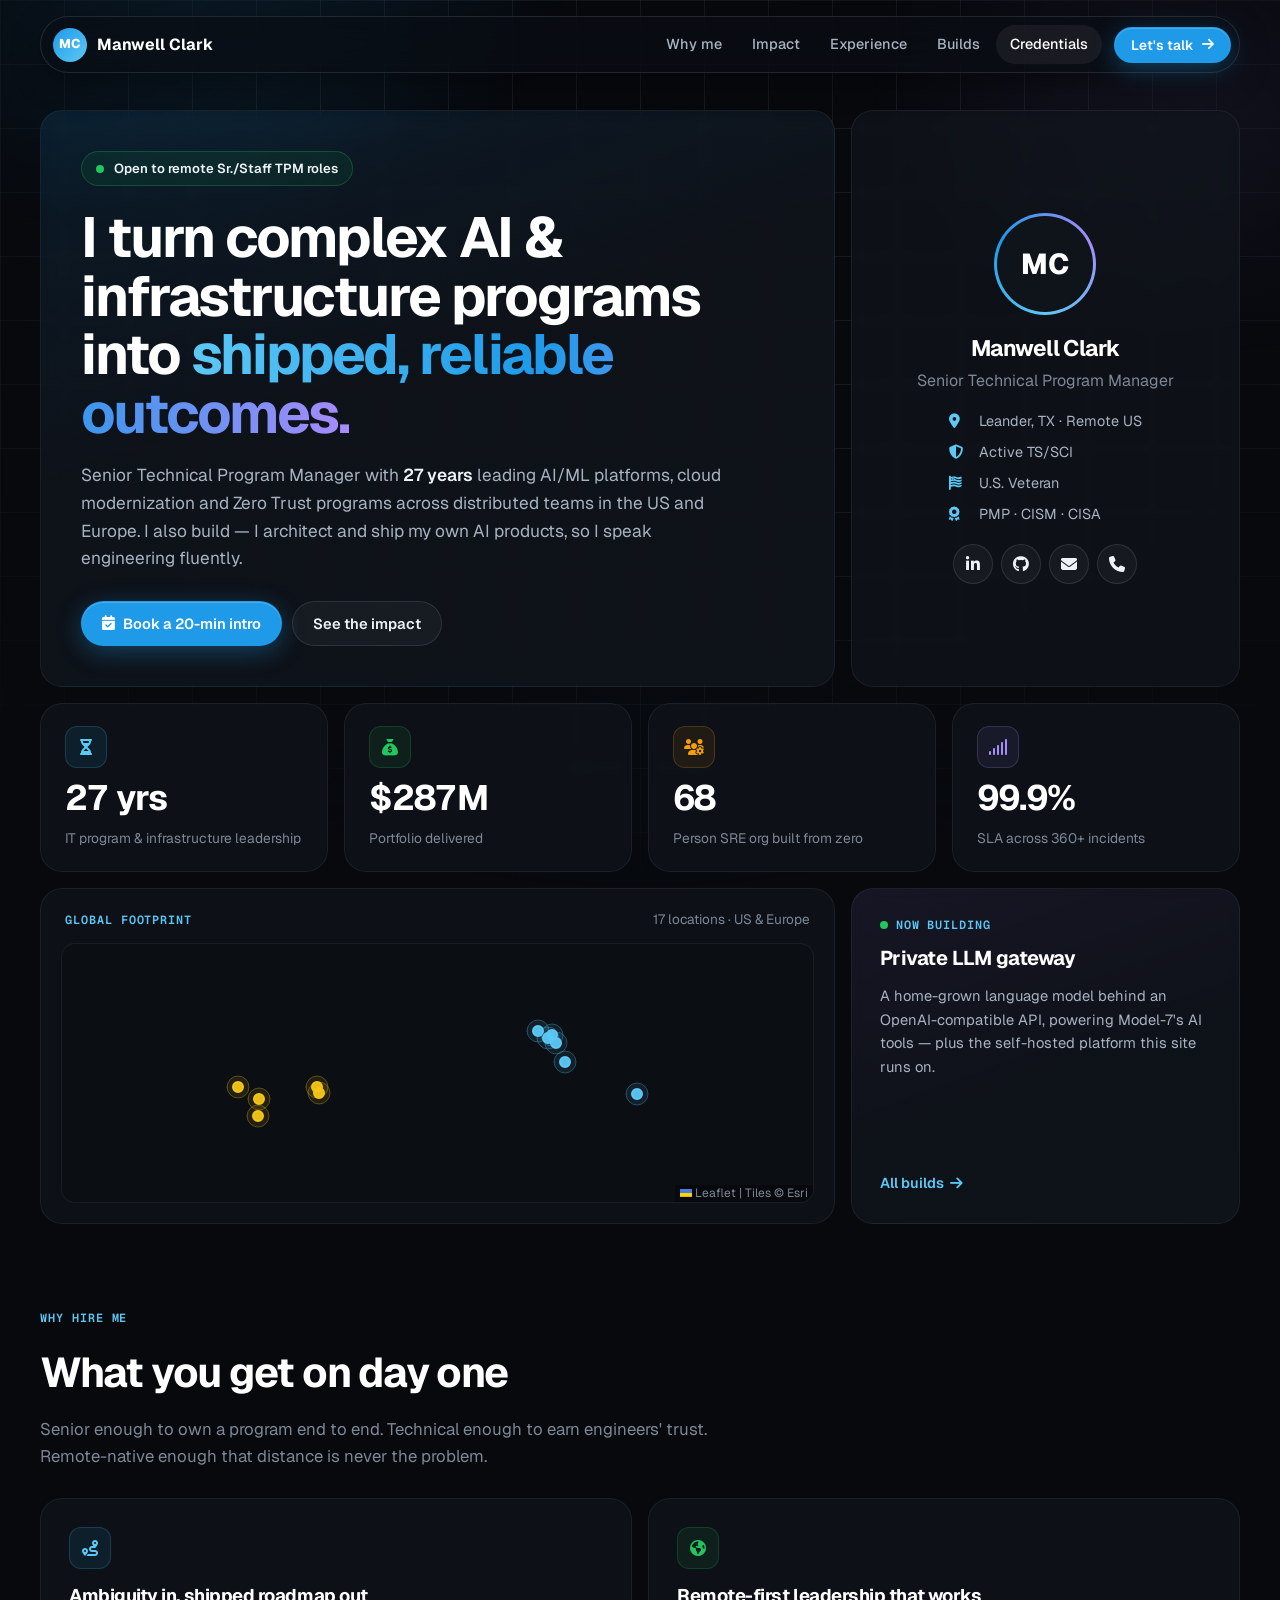
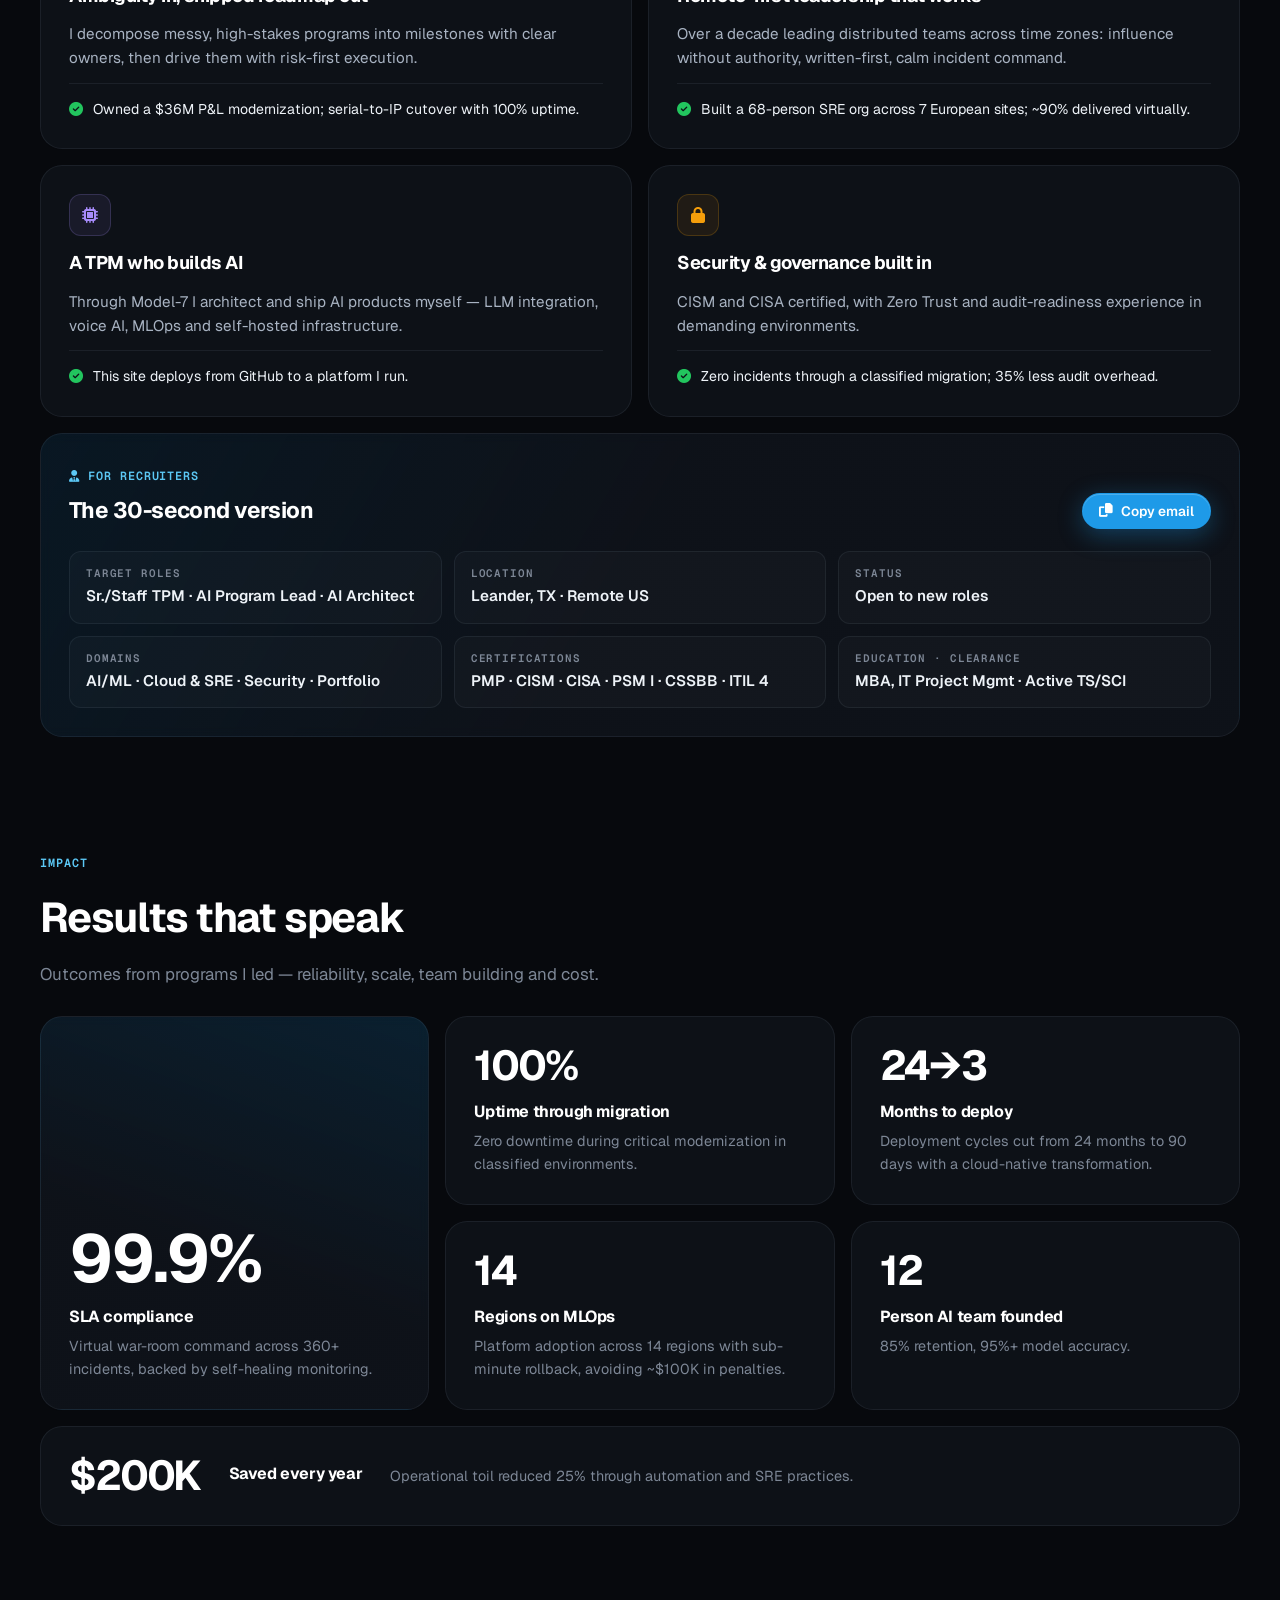
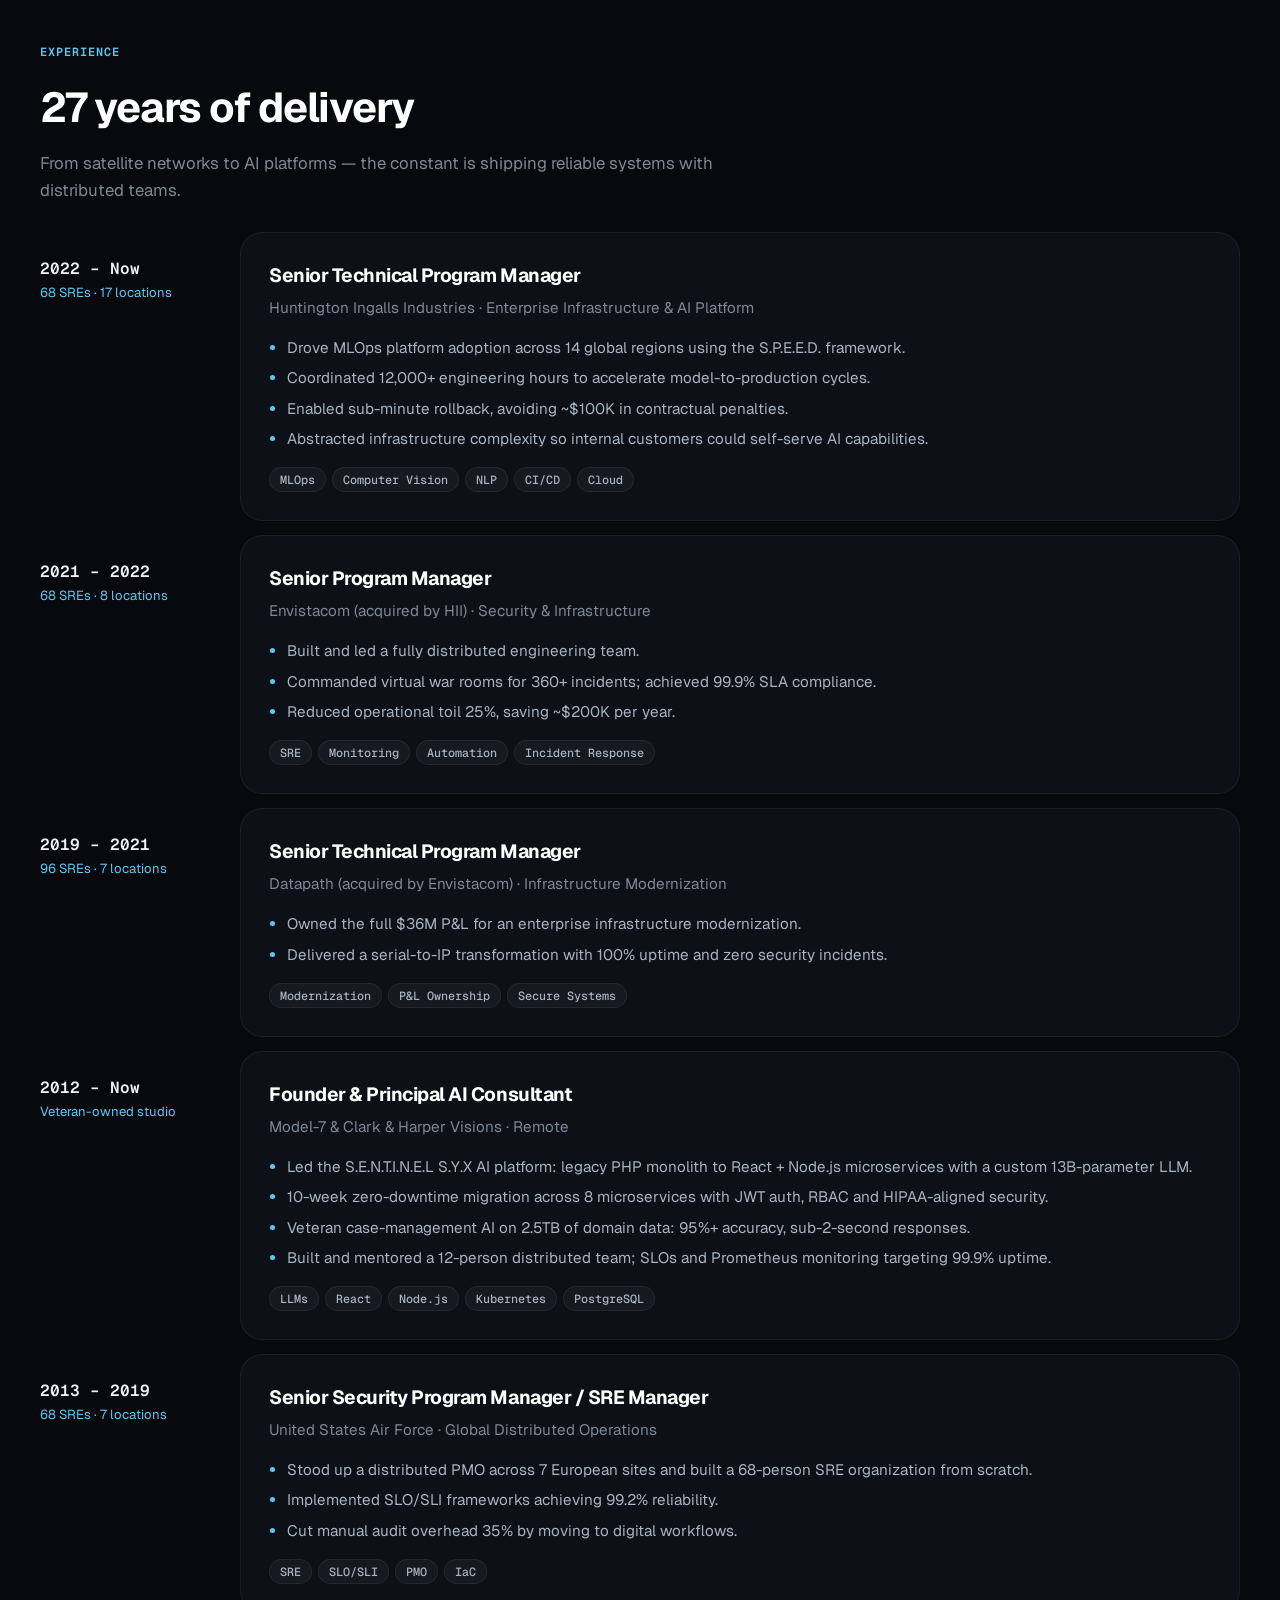
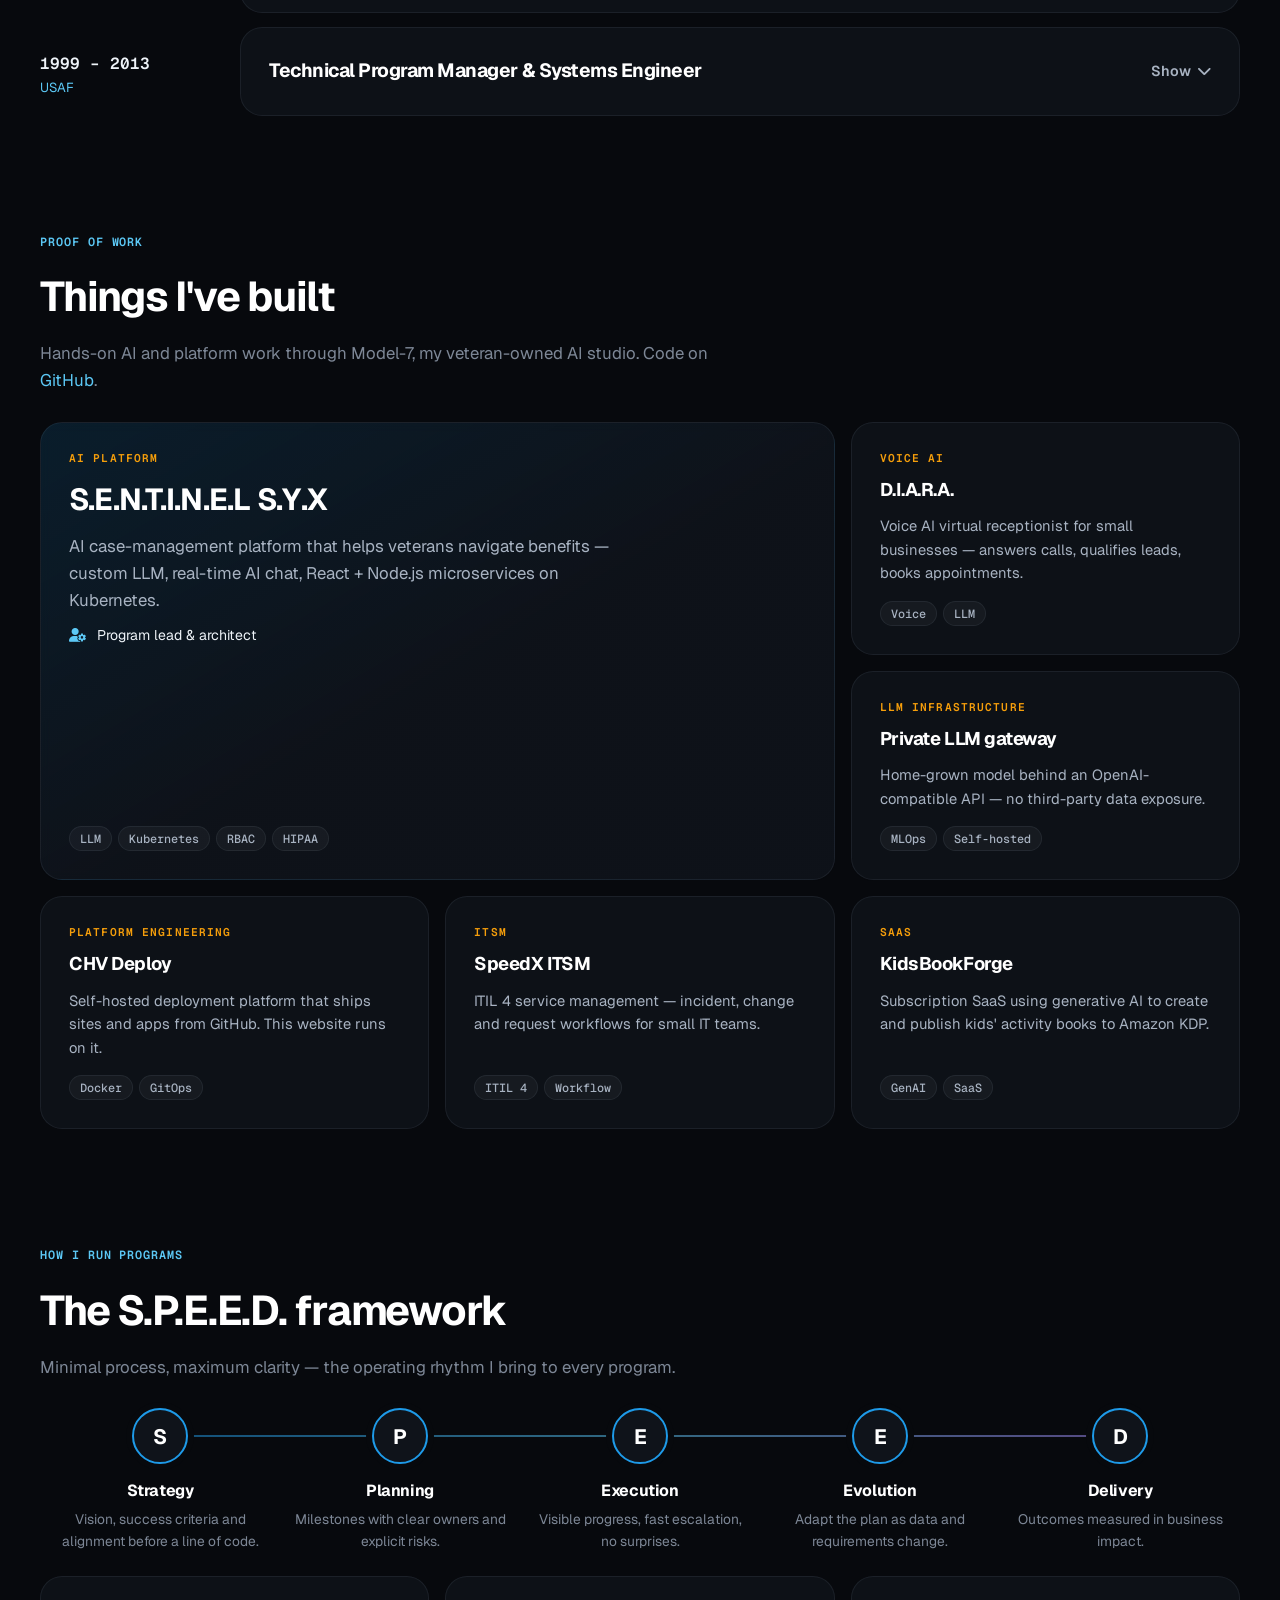
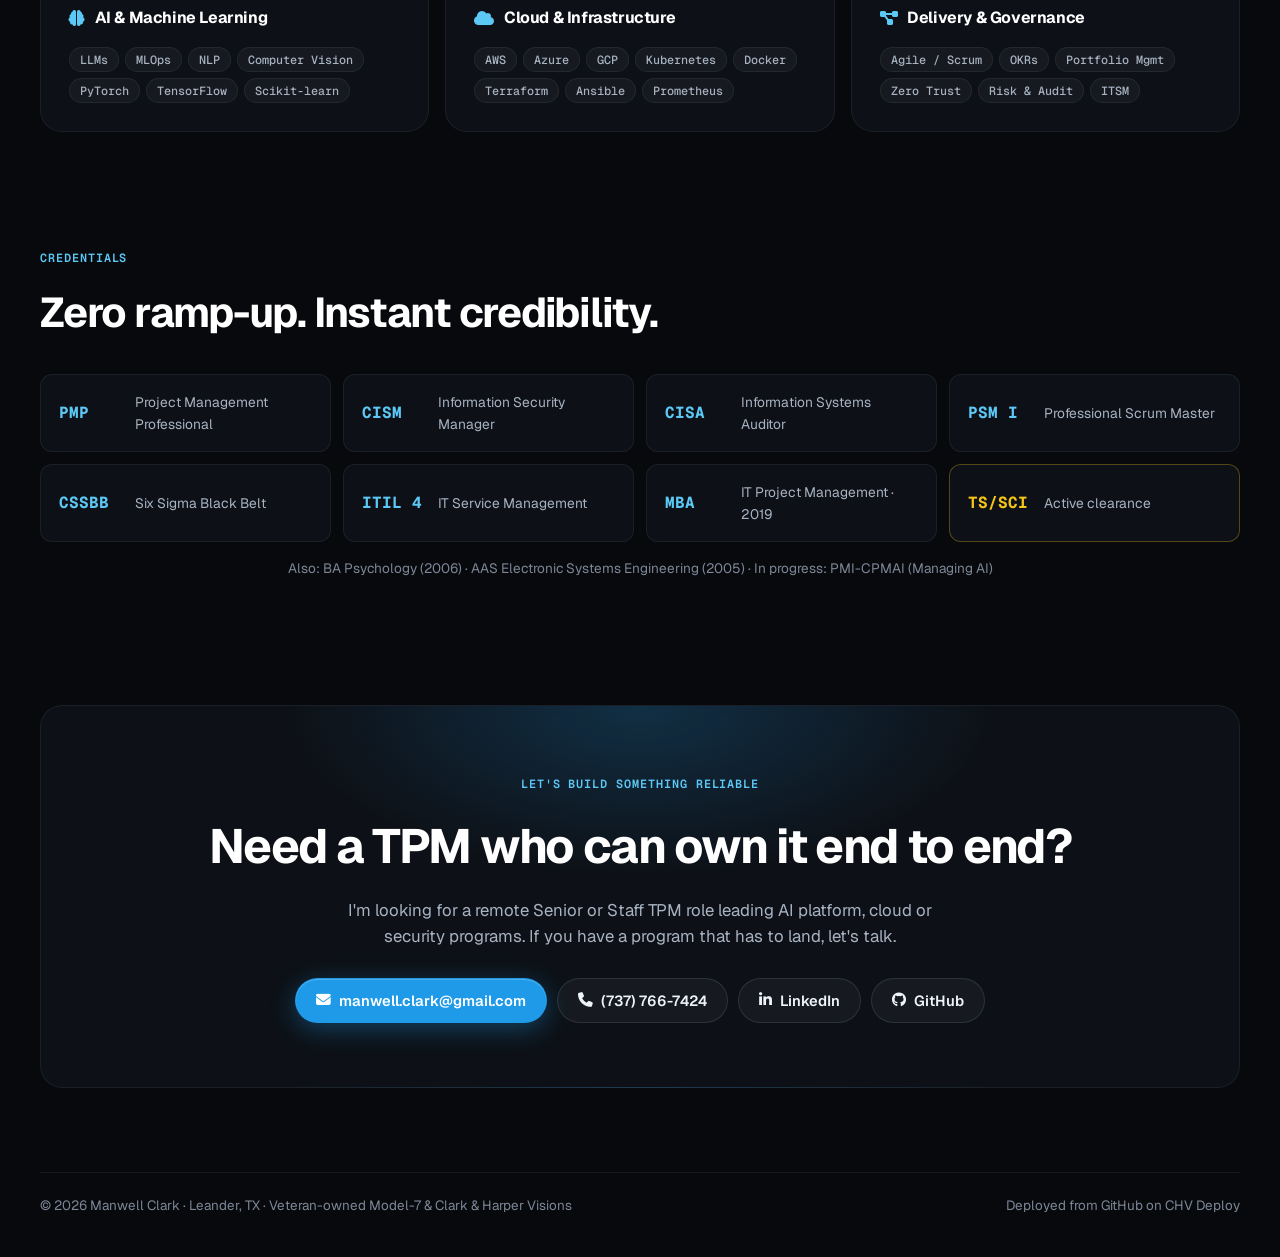
==== commit 7c4815d2: "Modern bento redesign: page layout" ====
--- a/index.html
+++ b/index.html
@@ -6,7 +6,7 @@
   <title>Manwell Clark | Senior Technical Program Manager — AI Platforms &amp; Cloud Infrastructure</title>
   <meta name="description" content="Manwell Clark — Senior Technical Program Manager with 27 years delivering AI/ML platforms, cloud infrastructure and security programs across distributed global teams. PMP, CISM, CISA. Open to remote Sr./Staff TPM and AI program leadership roles.">
   <link rel="canonical" href="https://manwellclark.com/">
-  <meta name="theme-color" content="#0b0d12">
+  <meta name="theme-color" content="#07090d">
   <link rel="icon" href="/favicon.svg" type="image/svg+xml">
 
   <meta property="og:type" content="profile">
@@ -42,181 +42,149 @@
   </script>
 </head>
 <body>
-
 <a class="sr-only" href="#main">Skip to content</a>
-
-<!-- ============ SIDEBAR (Alpino-style) ============ -->
-<aside class="sidebar" id="sidebar" aria-label="Site navigation">
-  <a class="brand" href="#top" aria-label="Manwell Clark — home">
-    <span class="logo-mark" aria-hidden="true">MC</span>
-    <span class="brand-text"><strong>Manwell Clark</strong><small>Pragmatic Force Multiplier</small></span>
-  </a>
-
-  <div class="profile-mini">
-    <span class="avatar" aria-hidden="true">MC<span class="presence"></span></span>
-    <div>
-      <strong>Senior TPM</strong>
-      <small>AI Platforms · Cloud · Governance</small>
-    </div>
-  </div>
-
-  <p class="nav-label">Portfolio</p>
-  <ul class="side-nav" id="navlinks">
-    <li><a href="#top" class="active"><i class="fa-solid fa-gauge-high"></i> Overview</a></li>
-    <li><a href="#why"><i class="fa-solid fa-user-check"></i> Why Me</a></li>
-    <li><a href="#impact"><i class="fa-solid fa-chart-line"></i> Impact</a></li>
-    <li><a href="#experience"><i class="fa-solid fa-briefcase"></i> Experience</a></li>
-    <li><a href="#builds"><i class="fa-solid fa-code-branch"></i> Builds</a></li>
-    <li><a href="#framework"><i class="fa-solid fa-diagram-project"></i> S.P.E.E.D.</a></li>
-    <li><a href="#credentials"><i class="fa-solid fa-award"></i> Credentials</a></li>
-  </ul>
-
-  <p class="nav-label">Connect</p>
-  <ul class="side-nav">
-    <li><a href="#contact"><i class="fa-solid fa-paper-plane"></i> Contact</a></li>
-    <li><a href="https://www.linkedin.com/in/clarkharpervisions/" target="_blank" rel="noopener"><i class="fa-brands fa-linkedin"></i> LinkedIn</a></li>
-    <li><a href="https://github.com/modelcseven" target="_blank" rel="noopener"><i class="fa-brands fa-github"></i> GitHub</a></li>
-  </ul>
-
-  <div class="side-card">
-    <span class="status"><span class="dot"></span> Open to new roles</span>
-    <p>Remote · US · Available for Sr./Staff TPM and AI program leadership.</p>
-    <a class="btn btn-primary btn-block" href="mailto:manwell.clark@gmail.com?subject=Opportunity%20for%20Manwell%20Clark"><i class="fa-solid fa-envelope"></i> Hire Manwell</a>
-  </div>
-</aside>
-<div class="scrim" hidden></div>
-
-<div class="shell">
-<header class="topbar">
-  <button class="nav-toggle" aria-label="Open menu" aria-expanded="false" aria-controls="sidebar"><i class="fa-solid fa-bars"></i></button>
-  <nav class="crumbs" aria-label="Breadcrumb"><span>Portfolio</span><i class="fa-solid fa-chevron-right"></i><strong id="crumb">Overview</strong></nav>
-  <div class="top-actions">
-    <a class="icon-btn" href="mailto:manwell.clark@gmail.com" aria-label="Email"><i class="fa-solid fa-envelope"></i></a>
-    <a class="icon-btn" href="tel:+17377667424" aria-label="Call"><i class="fa-solid fa-phone"></i></a>
-    <a class="btn btn-primary btn-sm" href="#contact"><i class="fa-solid fa-paper-plane"></i> Let's talk</a>
-  </div>
+<div class="bg-glow" aria-hidden="true"></div>
+
+<!-- ============ FLOATING NAV ============ -->
+<header class="nav">
+  <a class="nav-brand" href="#top" aria-label="Manwell Clark — home"><span class="mark">MC</span><span class="nav-name">Manwell Clark</span></a>
+  <nav aria-label="Sections">
+    <ul class="nav-links" id="navlinks">
+      <li><a href="#why">Why me</a></li>
+      <li><a href="#impact">Impact</a></li>
+      <li><a href="#experience">Experience</a></li>
+      <li><a href="#builds">Builds</a></li>
+      <li><a href="#credentials">Credentials</a></li>
+    </ul>
+  </nav>
+  <a class="btn btn-primary btn-sm nav-cta" href="#contact">Let's talk <i class="fa-solid fa-arrow-right"></i></a>
+  <button class="nav-toggle" aria-label="Open menu" aria-expanded="false" aria-controls="navlinks"><i class="fa-solid fa-bars"></i></button>
 </header>
 
 <main id="main">
 
-<!-- ============ HERO ============ -->
+<!-- ============ HERO BENTO ============ -->
 <section class="hero" id="top">
-  <div class="wrap">
-    <p class="eyebrow">Senior Technical Program Manager · AI Platforms · Cloud Infrastructure · Governance</p>
-    <h1 class="display">I turn complex AI &amp; infrastructure programs<span class="accent">into shipped, reliable outcomes.</span></h1>
-    <p class="lede">
-      <strong>27 years</strong> leading AI/ML platforms, cloud modernization and Zero Trust programs across distributed teams in the US and Europe —
-      <strong>$287M</strong> portfolio delivered, a <strong>68-person SRE organization</strong> built from scratch, and <strong>99.9%</strong> SLA performance.
-      I also build: I architect and ship my own AI products, so I speak engineering fluently.
-    </p>
-    <div class="chips" aria-label="Availability">
-      <span class="chip"><span class="dot" aria-hidden="true"></span> Open to new roles</span>
-      <span class="chip"><i class="fa-solid fa-house-laptop"></i> Remote · US (Austin, TX)</span>
-      <span class="chip"><i class="fa-solid fa-shield-halved"></i> Active TS/SCI</span>
-      <span class="chip"><i class="fa-solid fa-flag-usa"></i> U.S. Veteran</span>
-    </div>
-    <div class="cta-row">
-      <a class="btn btn-primary" href="mailto:manwell.clark@gmail.com?subject=Opportunity%20for%20Manwell%20Clark"><i class="fa-solid fa-calendar-check"></i> Book a 20-minute intro</a>
-      <a class="btn btn-ghost js-resume" href="/resume/Manwell-Clark-Resume.pdf" download><i class="fa-solid fa-file-arrow-down"></i> Download résumé</a>
-      <a class="btn btn-ghost" href="#impact">See the impact <i class="fa-solid fa-arrow-right"></i></a>
-    </div>
-    <div class="contact-inline">
-      <a href="mailto:manwell.clark@gmail.com"><i class="fa-solid fa-envelope"></i>manwell.clark@gmail.com</a>
-      <a href="tel:+17377667424"><i class="fa-solid fa-phone"></i>+1 (737) 766-7424</a>
-      <a href="https://www.linkedin.com/in/clarkharpervisions/" target="_blank" rel="noopener"><i class="fa-brands fa-linkedin"></i>LinkedIn</a>
-      <a href="https://github.com/modelcseven" target="_blank" rel="noopener"><i class="fa-brands fa-github"></i>GitHub</a>
-    </div>
-  </div>
-</section>
-
-<!-- ============ STAT STRIP ============ -->
-<div class="stats">
-  <div class="wrap grid g4">
-    <div class="card stat reveal"><span class="kpi-icon"><i class="fa-solid fa-hourglass-half"></i></span><div><div class="num">27 yrs</div><div class="lbl">IT program &amp; infrastructure leadership</div></div></div>
-    <div class="card stat reveal"><span class="kpi-icon"><i class="fa-solid fa-sack-dollar"></i></span><div><div class="num">$287M</div><div class="lbl">Portfolio delivered</div></div></div>
-    <div class="card stat reveal"><span class="kpi-icon"><i class="fa-solid fa-users-gear"></i></span><div><div class="num">68</div><div class="lbl">Person SRE org built from zero</div></div></div>
-    <div class="card stat reveal"><span class="kpi-icon"><i class="fa-solid fa-signal"></i></span><div><div class="num">99.9%</div><div class="lbl">SLA compliance, 360+ incidents</div></div></div>
-  </div>
-</div>
-
-<!-- ============ WHY HIRE ============ -->
+  <div class="wrap bento hero-bento">
+
+    <article class="tile t-intro reveal">
+      <span class="status-pill"><span class="pulse"></span> Open to remote Sr./Staff TPM roles</span>
+      <h1>I turn complex AI &amp; infrastructure programs into <span class="grad">shipped, reliable outcomes.</span></h1>
+      <p class="lede">Senior Technical Program Manager with <strong>27 years</strong> leading AI/ML platforms, cloud modernization and Zero Trust programs across distributed teams in the US and Europe. I also build — I architect and ship my own AI products, so I speak engineering fluently.</p>
+      <div class="cta-row">
+        <a class="btn btn-primary" href="mailto:manwell.clark@gmail.com?subject=Opportunity%20for%20Manwell%20Clark"><i class="fa-solid fa-calendar-check"></i> Book a 20-min intro</a>
+        <a class="btn btn-ghost js-resume" href="/resume/Manwell-Clark-Resume.pdf" download><i class="fa-solid fa-file-arrow-down"></i> Résumé</a>
+        <a class="btn btn-ghost" href="#impact">See the impact</a>
+      </div>
+    </article>
+
+    <article class="tile t-profile reveal">
+      <div class="avatar-ring"><span class="avatar">MC</span></div>
+      <h2>Manwell Clark</h2>
+      <p class="muted">Senior Technical Program Manager</p>
+      <ul class="facts-list">
+        <li><i class="fa-solid fa-location-dot"></i> Leander, TX · Remote US</li>
+        <li><i class="fa-solid fa-shield-halved"></i> Active TS/SCI</li>
+        <li><i class="fa-solid fa-flag-usa"></i> U.S. Veteran</li>
+        <li><i class="fa-solid fa-award"></i> PMP · CISM · CISA</li>
+      </ul>
+      <div class="social">
+        <a href="https://www.linkedin.com/in/clarkharpervisions/" target="_blank" rel="noopener" aria-label="LinkedIn"><i class="fa-brands fa-linkedin-in"></i></a>
+        <a href="https://github.com/modelcseven" target="_blank" rel="noopener" aria-label="GitHub"><i class="fa-brands fa-github"></i></a>
+        <a href="mailto:manwell.clark@gmail.com" aria-label="Email"><i class="fa-solid fa-envelope"></i></a>
+        <a href="tel:+17377667424" aria-label="Call"><i class="fa-solid fa-phone"></i></a>
+      </div>
+    </article>
+
+    <article class="tile t-stat reveal"><span class="stat-icon"><i class="fa-solid fa-hourglass-half"></i></span><div class="num" data-count="27" data-suffix=" yrs">27 yrs</div><p>IT program &amp; infrastructure leadership</p></article>
+    <article class="tile t-stat reveal"><span class="stat-icon green"><i class="fa-solid fa-sack-dollar"></i></span><div class="num" data-count="287" data-prefix="$" data-suffix="M">$287M</div><p>Portfolio delivered</p></article>
+    <article class="tile t-stat reveal"><span class="stat-icon amber"><i class="fa-solid fa-users-gear"></i></span><div class="num" data-count="68">68</div><p>Person SRE org built from zero</p></article>
+    <article class="tile t-stat reveal"><span class="stat-icon violet"><i class="fa-solid fa-signal"></i></span><div class="num" data-count="99.9" data-decimals="1" data-suffix="%">99.9%</div><p>SLA across 360+ incidents</p></article>
+
+    <article class="tile t-map reveal">
+      <div class="tile-head"><span class="label">Global footprint</span><span class="muted small">17 locations · US &amp; Europe</span></div>
+      <div id="footprint" role="img" aria-label="Map of regions in the United States and Europe where Manwell Clark has led programs"></div>
+    </article>
+
+    <article class="tile t-now reveal">
+      <span class="label"><span class="pulse"></span> Now building</span>
+      <h3>Private LLM gateway</h3>
+      <p>A home-grown language model behind an OpenAI-compatible API, powering Model-7's AI tools — plus the self-hosted platform this site runs on.</p>
+      <a class="link-arrow" href="#builds">All builds <i class="fa-solid fa-arrow-right"></i></a>
+    </article>
+
+  </div>
+</section>
+
+<!-- ============ WHY ME ============ -->
 <section id="why">
   <div class="wrap">
     <div class="section-head reveal">
-      <p class="eyebrow">Why hire me</p>
-      <h2 class="display">What you get on day one</h2>
+      <span class="label">Why hire me</span>
+      <h2>What you get on day one</h2>
       <p>Senior enough to own a program end to end. Technical enough to earn engineers' trust. Remote-native enough that distance is never the problem.</p>
     </div>
-    <div class="grid g2 why">
-      <article class="card reveal">
-        <div class="icon"><i class="fa-solid fa-route"></i></div>
+    <div class="bento why-bento">
+      <article class="tile why reveal">
+        <span class="stat-icon"><i class="fa-solid fa-route"></i></span>
         <h3>Ambiguity in, shipped roadmap out</h3>
-        <p>I decompose messy, high-stakes programs into milestones with clear owners, then drive them with risk-first execution — my S.P.E.E.D. framework.</p>
-        <div class="proof"><i class="fa-solid fa-check"></i> Owned a $36M P&amp;L infrastructure modernization; serial-to-IP cutover with 100% uptime.</div>
-      </article>
-      <article class="card reveal">
-        <div class="icon"><i class="fa-solid fa-earth-americas"></i></div>
-        <h3>Remote-first leadership that actually works</h3>
-        <p>I've led distributed teams across time zones for over a decade — influence without authority, written-first communication, and calm incident command.</p>
-        <div class="proof"><i class="fa-solid fa-check"></i> Built a 68-person SRE org across 7 European sites; ~90% of delivery run virtually.</div>
-      </article>
-      <article class="card reveal">
-        <div class="icon"><i class="fa-solid fa-microchip"></i></div>
-        <h3>A TPM who builds AI, not just manages it</h3>
-        <p>Through Model-7 I architect and ship AI products myself — LLM integration, voice AI, MLOps and self-hosted infrastructure. I know where AI programs really break.</p>
-        <div class="proof"><i class="fa-solid fa-check"></i> This site is deployed from GitHub onto a server platform I run.</div>
-      </article>
-      <article class="card reveal">
-        <div class="icon"><i class="fa-solid fa-lock"></i></div>
+        <p>I decompose messy, high-stakes programs into milestones with clear owners, then drive them with risk-first execution.</p>
+        <div class="proof"><i class="fa-solid fa-circle-check"></i> Owned a $36M P&amp;L modernization; serial-to-IP cutover with 100% uptime.</div>
+      </article>
+      <article class="tile why reveal">
+        <span class="stat-icon green"><i class="fa-solid fa-earth-americas"></i></span>
+        <h3>Remote-first leadership that works</h3>
+        <p>Over a decade leading distributed teams across time zones: influence without authority, written-first, calm incident command.</p>
+        <div class="proof"><i class="fa-solid fa-circle-check"></i> Built a 68-person SRE org across 7 European sites; ~90% delivered virtually.</div>
+      </article>
+      <article class="tile why reveal">
+        <span class="stat-icon violet"><i class="fa-solid fa-microchip"></i></span>
+        <h3>A TPM who builds AI</h3>
+        <p>Through Model-7 I architect and ship AI products myself — LLM integration, voice AI, MLOps and self-hosted infrastructure.</p>
+        <div class="proof"><i class="fa-solid fa-circle-check"></i> This site deploys from GitHub to a platform I run.</div>
+      </article>
+      <article class="tile why reveal">
+        <span class="stat-icon amber"><i class="fa-solid fa-lock"></i></span>
         <h3>Security &amp; governance built in</h3>
-        <p>CISM and CISA certified, with Zero Trust and audit-readiness experience in the most demanding environments — so compliance doesn't slow delivery down.</p>
-        <div class="proof"><i class="fa-solid fa-check"></i> Zero security incidents through a classified migration; 35% less manual audit overhead.</div>
-      </article>
-    </div>
-
-    <!-- Recruiter quick facts -->
-    <div class="card recruiter reveal" style="margin-top:28px" id="recruiters">
-      <p class="eyebrow" style="margin-bottom:4px"><i class="fa-solid fa-user-tie"></i> For recruiters &amp; hiring managers</p>
-      <h3 class="serif" style="margin:0">The 30-second version</h3>
-      <dl class="facts">
-        <div><dt>Target roles</dt><dd>Sr./Staff Technical Program Manager · AI Program Lead · AI Architect</dd></div>
-        <div><dt>Location</dt><dd>Leander, TX (Austin) · Remote US</dd></div>
-        <div><dt>Status</dt><dd>Open to new roles</dd></div>
-        <div><dt>Domains</dt><dd>AI/ML platforms · Cloud &amp; SRE · Security · IT Portfolio Mgmt</dd></div>
-        <div><dt>Certifications</dt><dd>PMP · CISM · CISA · PSM I · CSSBB · ITIL 4</dd></div>
-        <div><dt>Education · Clearance</dt><dd>MBA, IT Project Mgmt · Active TS/SCI</dd></div>
-      </dl>
-      <div class="cta-row">
-        <button class="btn btn-primary js-copy" data-copy="manwell.clark@gmail.com"><i class="fa-solid fa-copy"></i> Copy email</button>
-        <a class="btn btn-ghost js-resume" href="/resume/Manwell-Clark-Resume.pdf" download><i class="fa-solid fa-file-arrow-down"></i> Résumé (PDF)</a>
-        <a class="btn btn-ghost" href="https://www.linkedin.com/in/clarkharpervisions/" target="_blank" rel="noopener"><i class="fa-brands fa-linkedin"></i> LinkedIn</a>
-      </div>
+        <p>CISM and CISA certified, with Zero Trust and audit-readiness experience in demanding environments.</p>
+        <div class="proof"><i class="fa-solid fa-circle-check"></i> Zero incidents through a classified migration; 35% less audit overhead.</div>
+      </article>
+      <article class="tile recruiter reveal" id="recruiters">
+        <div class="recruiter-head">
+          <div><span class="label"><i class="fa-solid fa-user-tie"></i> For recruiters</span><h3>The 30-second version</h3></div>
+          <div class="cta-row">
+            <button class="btn btn-primary btn-sm js-copy" data-copy="manwell.clark@gmail.com"><i class="fa-solid fa-copy"></i> Copy email</button>
+            <a class="btn btn-ghost btn-sm js-resume" href="/resume/Manwell-Clark-Resume.pdf" download><i class="fa-solid fa-file-arrow-down"></i> Résumé</a>
+          </div>
+        </div>
+        <dl class="facts">
+          <div><dt>Target roles</dt><dd>Sr./Staff TPM · AI Program Lead · AI Architect</dd></div>
+          <div><dt>Location</dt><dd>Leander, TX · Remote US</dd></div>
+          <div><dt>Status</dt><dd>Open to new roles</dd></div>
+          <div><dt>Domains</dt><dd>AI/ML · Cloud &amp; SRE · Security · Portfolio</dd></div>
+          <div><dt>Certifications</dt><dd>PMP · CISM · CISA · PSM I · CSSBB · ITIL 4</dd></div>
+          <div><dt>Education · Clearance</dt><dd>MBA, IT Project Mgmt · Active TS/SCI</dd></div>
+        </dl>
+      </article>
     </div>
   </div>
 </section>
 
 <!-- ============ IMPACT ============ -->
-<section id="impact" class="alt">
-  <div class="wrap">
-    <div class="section-head reveal">
-      <p class="eyebrow">Impact</p>
-      <h2 class="display">Results that speak</h2>
+<section id="impact">
+  <div class="wrap">
+    <div class="section-head reveal">
+      <span class="label">Impact</span>
+      <h2>Results that speak</h2>
       <p>Outcomes from programs I led — reliability, scale, team building and cost.</p>
     </div>
-    <div class="grid g3 impact">
-      <div class="card reveal"><div class="num">99.9%</div><h3>SLA compliance</h3><p>Virtual war-room command across 360+ incidents, backed by self-healing monitoring.</p></div>
-      <div class="card reveal"><div class="num">100%</div><h3>Uptime through migration</h3><p>Zero downtime during critical infrastructure modernization in classified environments.</p></div>
-      <div class="card reveal"><div class="num">24→3</div><h3>Months to deploy</h3><p>Cut deployment cycles from 24 months to 90 days with a cloud-native, microservices transformation.</p></div>
-      <div class="card reveal"><div class="num">14</div><h3>Regions on MLOps</h3><p>Drove MLOps platform adoption across 14 global regions with sub-minute rollback, avoiding ~$100K in penalties.</p></div>
-      <div class="card reveal"><div class="num">12</div><h3>Person AI team founded</h3><p>Built a specialized AI team with 85% retention delivering 95%+ model accuracy.</p></div>
-      <div class="card reveal"><div class="num">$200K</div><h3>Annual savings</h3><p>Reduced operational toil 25% through automation and SRE practices.</p></div>
-    </div>
-
-    <div class="reveal" style="margin-top:28px">
-      <p class="eyebrow">Global footprint</p>
-      <h3 class="serif" style="font-size:1.15rem;margin:0 0 14px">Programs delivered across 17 locations in the US and Europe</h3>
-      <div id="footprint" role="img" aria-label="Map of regions in the United States and Europe where Manwell Clark has led programs"></div>
-      <div class="legend"><span class="us">United States</span><span class="eu">Europe &amp; NATO partners</span></div>
+    <div class="bento impact-bento">
+      <article class="tile impact big reveal"><div class="num">99.9%</div><h3>SLA compliance</h3><p>Virtual war-room command across 360+ incidents, backed by self-healing monitoring.</p></article>
+      <article class="tile impact reveal"><div class="num">100%</div><h3>Uptime through migration</h3><p>Zero downtime during critical modernization in classified environments.</p></article>
+      <article class="tile impact reveal"><div class="num">24→3</div><h3>Months to deploy</h3><p>Deployment cycles cut from 24 months to 90 days with a cloud-native transformation.</p></article>
+      <article class="tile impact reveal"><div class="num">14</div><h3>Regions on MLOps</h3><p>Platform adoption across 14 regions with sub-minute rollback, avoiding ~$100K in penalties.</p></article>
+      <article class="tile impact reveal"><div class="num">12</div><h3>Person AI team founded</h3><p>85% retention, 95%+ model accuracy.</p></article>
+      <article class="tile impact wide reveal"><div class="num">$200K</div><h3>Saved every year</h3><p>Operational toil reduced 25% through automation and SRE practices.</p></article>
     </div>
   </div>
 </section>
@@ -225,233 +193,203 @@
 <section id="experience">
   <div class="wrap">
     <div class="section-head reveal">
-      <p class="eyebrow">Experience</p>
-      <h2 class="display">27 years of delivery</h2>
+      <span class="label">Experience</span>
+      <h2>27 years of delivery</h2>
       <p>From satellite networks to AI platforms — the constant is shipping reliable systems with distributed teams.</p>
     </div>
-
     <div class="timeline">
-      <article class="card role reveal">
-        <div class="role-top">
-          <div>
-            <h3>Senior Technical Program Manager</h3>
-            <p class="org">Huntington Ingalls Industries — Enterprise Infrastructure &amp; AI Platform</p>
-          </div>
-          <div class="when">2022 – Present<span class="scope">68 SREs · 17 locations</span></div>
-        </div>
-        <ul>
-          <li>Drove MLOps platform adoption across 14 global regions using the S.P.E.E.D. framework.</li>
-          <li>Coordinated 12,000+ engineering hours to accelerate model-to-production cycles.</li>
-          <li>Enabled sub-minute rollback, avoiding ~$100K in contractual penalties.</li>
-          <li>Abstracted infrastructure complexity so internal customers could self-serve AI capabilities.</li>
-        </ul>
-        <div class="tags"><span class="tag">MLOps</span><span class="tag">Computer Vision</span><span class="tag">NLP</span><span class="tag">CI/CD</span><span class="tag">Cloud</span></div>
-      </article>
-
-      <article class="card role reveal">
-        <div class="role-top">
-          <div>
-            <h3>Senior Program Manager</h3>
-            <p class="org">Envistacom (acquired by HII) — Security &amp; Infrastructure</p>
-          </div>
-          <div class="when">2021 – 2022<span class="scope">68 SREs · 8 locations</span></div>
-        </div>
-        <ul>
-          <li>Built and led a fully distributed engineering team.</li>
-          <li>Commanded virtual war rooms for 360+ incidents; achieved 99.9% SLA compliance.</li>
-          <li>Reduced operational toil 25%, saving ~$200K per year.</li>
-        </ul>
-        <div class="tags"><span class="tag">SRE</span><span class="tag">Monitoring</span><span class="tag">Automation</span><span class="tag">Incident Response</span></div>
-      </article>
-
-      <article class="card role reveal">
-        <div class="role-top">
-          <div>
-            <h3>Senior Technical Program Manager</h3>
-            <p class="org">Datapath (acquired by Envistacom) — Infrastructure Modernization</p>
-          </div>
-          <div class="when">2019 – 2021<span class="scope">96 SREs · 7 locations</span></div>
-        </div>
-        <ul>
-          <li>Owned the full $36M P&amp;L for an enterprise infrastructure modernization.</li>
-          <li>Delivered a serial-to-IP transformation with 100% uptime and zero security incidents.</li>
-        </ul>
-        <div class="tags"><span class="tag">Modernization</span><span class="tag">P&amp;L Ownership</span><span class="tag">Secure Systems</span></div>
-      </article>
-
-      <article class="card role reveal">
-        <div class="role-top">
-          <div>
-            <h3>Founder &amp; Principal AI Consultant</h3>
-            <p class="org">Model-7 &amp; Clark &amp; Harper Visions — Remote</p>
-          </div>
-          <div class="when">2012 – Present<span class="scope">Veteran-owned AI &amp; digital studio</span></div>
-        </div>
-        <ul>
-          <li>Led the S.E.N.T.I.N.E.L S.Y.X AI platform: legacy PHP monolith to React + Node.js microservices with a custom 13B-parameter LLM.</li>
-          <li>10-week zero-downtime migration across 8 microservices with JWT auth, RBAC and HIPAA-aligned security.</li>
-          <li>Veteran case-management AI on 2.5TB of domain data: 95%+ accuracy, sub-2-second responses.</li>
-          <li>Built and mentored a 12-person distributed team; established SLOs and Prometheus monitoring targeting 99.9% uptime.</li>
-        </ul>
-        <div class="tags"><span class="tag">LLMs</span><span class="tag">React</span><span class="tag">Node.js</span><span class="tag">Kubernetes</span><span class="tag">PostgreSQL</span><span class="tag">SRE</span></div>
-      </article>
-
-      <article class="card role reveal">
-        <div class="role-top">
-          <div>
-            <h3>Senior Security Program Manager / SRE Manager</h3>
-            <p class="org">United States Air Force — Global Distributed Operations</p>
-          </div>
-          <div class="when">2013 – 2019<span class="scope">68 SREs · 7 locations</span></div>
-        </div>
-        <ul>
-          <li>Stood up a distributed PMO across 7 European sites and built a 68-person SRE organization from scratch.</li>
-          <li>Implemented SLO/SLI frameworks achieving 99.2% reliability.</li>
-          <li>Cut manual audit overhead 35% by moving to digital workflows.</li>
-        </ul>
-        <div class="tags"><span class="tag">SRE</span><span class="tag">SLO/SLI</span><span class="tag">PMO</span><span class="tag">IaC</span></div>
-      </article>
-
-      <details class="card role earlier reveal">
-        <summary><i class="fa-solid fa-chevron-down"></i> Earlier roles — USAF Technical Program Manager &amp; Systems Engineer (1999 – 2013)</summary>
-        <div style="margin-top:18px">
-          <h3>Technical Program Manager — Platform Engineering</h3>
-          <p class="org">United States Air Force · 2010 – 2013 · 5 global sites, 700GB+ daily data</p>
-          <ul>
-            <li>Delivered distributed systems and sensor integrations for UAV platforms with 99.9% availability.</li>
-            <li>Drove a cloud-native microservices transformation; deployment cycles from 24 months to 90 days.</li>
-          </ul>
-          <h3 style="margin-top:20px">Systems Engineer / Engineering Manager — Network Infrastructure</h3>
-          <p class="org">United States Air Force · 1999 – 2010 · Oklahoma &amp; Europe</p>
-          <ul>
-            <li>Ran a 32-node fiber network and NOC for mission-critical satellite systems using SRE runbooks and remote monitoring.</li>
-            <li>Standardized engineering criteria and executed 2,100+ technical audits.</li>
-          </ul>
-        </div>
-      </details>
+      <article class="role reveal">
+        <div class="when"><strong>2022 – Now</strong><span>68 SREs · 17 locations</span></div>
+        <div class="tile role-card">
+          <h3>Senior Technical Program Manager</h3>
+          <p class="org">Huntington Ingalls Industries · Enterprise Infrastructure &amp; AI Platform</p>
+          <ul>
+            <li>Drove MLOps platform adoption across 14 global regions using the S.P.E.E.D. framework.</li>
+            <li>Coordinated 12,000+ engineering hours to accelerate model-to-production cycles.</li>
+            <li>Enabled sub-minute rollback, avoiding ~$100K in contractual penalties.</li>
+            <li>Abstracted infrastructure complexity so internal customers could self-serve AI capabilities.</li>
+          </ul>
+          <div class="tags"><span>MLOps</span><span>Computer Vision</span><span>NLP</span><span>CI/CD</span><span>Cloud</span></div>
+        </div>
+      </article>
+      <article class="role reveal">
+        <div class="when"><strong>2021 – 2022</strong><span>68 SREs · 8 locations</span></div>
+        <div class="tile role-card">
+          <h3>Senior Program Manager</h3>
+          <p class="org">Envistacom (acquired by HII) · Security &amp; Infrastructure</p>
+          <ul>
+            <li>Built and led a fully distributed engineering team.</li>
+            <li>Commanded virtual war rooms for 360+ incidents; achieved 99.9% SLA compliance.</li>
+            <li>Reduced operational toil 25%, saving ~$200K per year.</li>
+          </ul>
+          <div class="tags"><span>SRE</span><span>Monitoring</span><span>Automation</span><span>Incident Response</span></div>
+        </div>
+      </article>
+      <article class="role reveal">
+        <div class="when"><strong>2019 – 2021</strong><span>96 SREs · 7 locations</span></div>
+        <div class="tile role-card">
+          <h3>Senior Technical Program Manager</h3>
+          <p class="org">Datapath (acquired by Envistacom) · Infrastructure Modernization</p>
+          <ul>
+            <li>Owned the full $36M P&amp;L for an enterprise infrastructure modernization.</li>
+            <li>Delivered a serial-to-IP transformation with 100% uptime and zero security incidents.</li>
+          </ul>
+          <div class="tags"><span>Modernization</span><span>P&amp;L Ownership</span><span>Secure Systems</span></div>
+        </div>
+      </article>
+      <article class="role reveal">
+        <div class="when"><strong>2012 – Now</strong><span>Veteran-owned studio</span></div>
+        <div class="tile role-card">
+          <h3>Founder &amp; Principal AI Consultant</h3>
+          <p class="org">Model-7 &amp; Clark &amp; Harper Visions · Remote</p>
+          <ul>
+            <li>Led the S.E.N.T.I.N.E.L S.Y.X AI platform: legacy PHP monolith to React + Node.js microservices with a custom 13B-parameter LLM.</li>
+            <li>10-week zero-downtime migration across 8 microservices with JWT auth, RBAC and HIPAA-aligned security.</li>
+            <li>Veteran case-management AI on 2.5TB of domain data: 95%+ accuracy, sub-2-second responses.</li>
+            <li>Built and mentored a 12-person distributed team; SLOs and Prometheus monitoring targeting 99.9% uptime.</li>
+          </ul>
+          <div class="tags"><span>LLMs</span><span>React</span><span>Node.js</span><span>Kubernetes</span><span>PostgreSQL</span></div>
+        </div>
+      </article>
+      <article class="role reveal">
+        <div class="when"><strong>2013 – 2019</strong><span>68 SREs · 7 locations</span></div>
+        <div class="tile role-card">
+          <h3>Senior Security Program Manager / SRE Manager</h3>
+          <p class="org">United States Air Force · Global Distributed Operations</p>
+          <ul>
+            <li>Stood up a distributed PMO across 7 European sites and built a 68-person SRE organization from scratch.</li>
+            <li>Implemented SLO/SLI frameworks achieving 99.2% reliability.</li>
+            <li>Cut manual audit overhead 35% by moving to digital workflows.</li>
+          </ul>
+          <div class="tags"><span>SRE</span><span>SLO/SLI</span><span>PMO</span><span>IaC</span></div>
+        </div>
+      </article>
+      <article class="role reveal">
+        <div class="when"><strong>1999 – 2013</strong><span>USAF</span></div>
+        <details class="tile role-card earlier">
+          <summary><h3>Technical Program Manager &amp; Systems Engineer</h3><span class="link-arrow">Show <i class="fa-solid fa-chevron-down"></i></span></summary>
+          <p class="org">United States Air Force · Platform Engineering (2010–2013) · Network Infrastructure (1999–2010)</p>
+          <ul>
+            <li>Delivered distributed systems and UAV sensor integrations with 99.9% availability across 5 global sites (700GB+ daily).</li>
+            <li>Drove a cloud-native transformation; deployment cycles from 24 months to 90 days.</li>
+            <li>Ran a 32-node fiber network and NOC for mission-critical satellite systems; executed 2,100+ technical audits.</li>
+          </ul>
+        </details>
+      </article>
     </div>
   </div>
 </section>
 
 <!-- ============ BUILDS ============ -->
-<section id="builds" class="alt">
-  <div class="wrap">
-    <div class="section-head reveal">
-      <p class="eyebrow">Proof of work</p>
-      <h2 class="display">Things I've built</h2>
-      <p>Hands-on AI and platform work through Model-7, my veteran-owned AI studio. Code and write-ups on <a href="https://github.com/modelcseven" target="_blank" rel="noopener">GitHub</a>.</p>
-    </div>
-    <div class="grid g3">
-      <article class="card build reveal">
+<section id="builds">
+  <div class="wrap">
+    <div class="section-head reveal">
+      <span class="label">Proof of work</span>
+      <h2>Things I've built</h2>
+      <p>Hands-on AI and platform work through Model-7, my veteran-owned AI studio. Code on <a href="https://github.com/modelcseven" target="_blank" rel="noopener">GitHub</a>.</p>
+    </div>
+    <div class="bento builds-bento">
+      <article class="tile build feature reveal">
         <span class="kicker">AI Platform</span>
         <h3>S.E.N.T.I.N.E.L S.Y.X</h3>
         <p>AI case-management platform that helps veterans navigate benefits — custom LLM, real-time AI chat, React + Node.js microservices on Kubernetes.</p>
-        <div class="role-line"><i class="fa-solid fa-user-gear"></i> Program lead &amp; architect</div>
-        <div class="tags"><span class="tag">LLM</span><span class="tag">Kubernetes</span><span class="tag">RBAC</span></div>
-      </article>
-      <article class="card build reveal">
+        <div class="meta"><span><i class="fa-solid fa-user-gear"></i> Program lead &amp; architect</span></div>
+        <div class="tags"><span>LLM</span><span>Kubernetes</span><span>RBAC</span><span>HIPAA</span></div>
+      </article>
+      <article class="tile build reveal">
         <span class="kicker">Voice AI</span>
         <h3>D.I.A.R.A.</h3>
-        <p>Voice AI that powers virtual receptionists for small businesses — answers calls, qualifies leads and books appointments.</p>
-        <div class="role-line"><i class="fa-solid fa-user-gear"></i> Product owner &amp; builder</div>
-        <div class="tags"><span class="tag">Voice</span><span class="tag">LLM</span><span class="tag">Automation</span></div>
-      </article>
-      <article class="card build reveal">
+        <p>Voice AI virtual receptionist for small businesses — answers calls, qualifies leads, books appointments.</p>
+        <div class="tags"><span>Voice</span><span>LLM</span></div>
+      </article>
+      <article class="tile build reveal">
         <span class="kicker">LLM Infrastructure</span>
         <h3>Private LLM gateway</h3>
-        <p>Home-grown language model served behind an OpenAI-compatible API, powering Model-7's SaaS tools without third-party data exposure.</p>
-        <div class="role-line"><i class="fa-solid fa-user-gear"></i> Architect</div>
-        <div class="tags"><span class="tag">MLOps</span><span class="tag">API</span><span class="tag">Self-hosted</span></div>
-      </article>
-      <article class="card build reveal">
+        <p>Home-grown model behind an OpenAI-compatible API — no third-party data exposure.</p>
+        <div class="tags"><span>MLOps</span><span>Self-hosted</span></div>
+      </article>
+      <article class="tile build reveal">
         <span class="kicker">Platform Engineering</span>
         <h3>CHV Deploy</h3>
-        <p>Self-hosted deployment platform (Coolify-based) that ships client sites and apps from GitHub. This website runs on it.</p>
-        <div class="role-line"><i class="fa-solid fa-user-gear"></i> Builder &amp; operator</div>
-        <div class="tags"><span class="tag">Docker</span><span class="tag">CI/CD</span><span class="tag">GitOps</span></div>
-      </article>
-      <article class="card build reveal">
+        <p>Self-hosted deployment platform that ships sites and apps from GitHub. This website runs on it.</p>
+        <div class="tags"><span>Docker</span><span>GitOps</span></div>
+      </article>
+      <article class="tile build reveal">
         <span class="kicker">ITSM</span>
         <h3>SpeedX ITSM</h3>
-        <p>IT service management platform modeled on ITIL 4 — incident, change and request workflows for small IT teams.</p>
-        <div class="role-line"><i class="fa-solid fa-user-gear"></i> Product designer</div>
-        <div class="tags"><span class="tag">ITIL 4</span><span class="tag">Workflow</span></div>
-      </article>
-      <article class="card build reveal">
+        <p>ITIL 4 service management — incident, change and request workflows for small IT teams.</p>
+        <div class="tags"><span>ITIL 4</span><span>Workflow</span></div>
+      </article>
+      <article class="tile build reveal">
         <span class="kicker">SaaS</span>
         <h3>KidsBookForge</h3>
-        <p>Subscription SaaS that uses generative AI to create and publish kids' coloring and activity books to Amazon KDP.</p>
-        <div class="role-line"><i class="fa-solid fa-user-gear"></i> Founder &amp; product lead</div>
-        <div class="tags"><span class="tag">GenAI</span><span class="tag">SaaS</span><span class="tag">Payments</span></div>
-      </article>
-    </div>
-  </div>
-</section>
-
-<!-- ============ S.P.E.E.D. ============ -->
+        <p>Subscription SaaS using generative AI to create and publish kids' activity books to Amazon KDP.</p>
+        <div class="tags"><span>GenAI</span><span>SaaS</span></div>
+      </article>
+    </div>
+  </div>
+</section>
+
+<!-- ============ S.P.E.E.D. + SKILLS ============ -->
 <section id="framework">
   <div class="wrap">
     <div class="section-head reveal">
-      <p class="eyebrow">How I run programs</p>
-      <h2 class="display">The S.P.E.E.D. framework</h2>
+      <span class="label">How I run programs</span>
+      <h2>The S.P.E.E.D. framework</h2>
       <p>Minimal process, maximum clarity — the operating rhythm I bring to every program.</p>
     </div>
-    <div class="grid g5">
-      <div class="card speed reveal"><div class="letter">S</div><h3>Strategy</h3><p>Vision, success criteria and stakeholder alignment before a line of code.</p></div>
-      <div class="card speed reveal"><div class="letter">P</div><h3>Planning</h3><p>Decompose into milestones with clear owners and explicit risks.</p></div>
-      <div class="card speed reveal"><div class="letter">E</div><h3>Execution</h3><p>Visible progress tracking, fast escalation, no surprises.</p></div>
-      <div class="card speed reveal"><div class="letter">E</div><h3>Evolution</h3><p>Adapt the plan as data and requirements change.</p></div>
-      <div class="card speed reveal"><div class="letter">D</div><h3>Delivery</h3><p>Outcomes measured in business impact, not activity.</p></div>
-    </div>
-
-    <div class="grid g3 skillset" style="margin-top:18px">
-      <div class="card reveal"><h3><i class="fa-solid fa-brain" style="color:var(--accent)"></i> AI &amp; Machine Learning</h3><div class="tags"><span class="tag">LLMs</span><span class="tag">MLOps</span><span class="tag">NLP</span><span class="tag">Computer Vision</span><span class="tag">PyTorch</span><span class="tag">TensorFlow</span><span class="tag">Scikit-learn</span></div></div>
-      <div class="card reveal"><h3><i class="fa-solid fa-cloud" style="color:var(--accent)"></i> Cloud &amp; Infrastructure</h3><div class="tags"><span class="tag">AWS</span><span class="tag">Azure</span><span class="tag">GCP</span><span class="tag">Kubernetes</span><span class="tag">Docker</span><span class="tag">Terraform</span><span class="tag">Ansible</span><span class="tag">Prometheus</span></div></div>
-      <div class="card reveal"><h3><i class="fa-solid fa-diagram-project" style="color:var(--accent)"></i> Delivery &amp; Governance</h3><div class="tags"><span class="tag">Agile / Scrum</span><span class="tag">OKRs</span><span class="tag">Portfolio Mgmt</span><span class="tag">Zero Trust</span><span class="tag">Risk &amp; Audit</span><span class="tag">ITSM</span></div></div>
+    <ol class="speed reveal">
+      <li><b>S</b><h3>Strategy</h3><p>Vision, success criteria and alignment before a line of code.</p></li>
+      <li><b>P</b><h3>Planning</h3><p>Milestones with clear owners and explicit risks.</p></li>
+      <li><b>E</b><h3>Execution</h3><p>Visible progress, fast escalation, no surprises.</p></li>
+      <li><b>E</b><h3>Evolution</h3><p>Adapt the plan as data and requirements change.</p></li>
+      <li><b>D</b><h3>Delivery</h3><p>Outcomes measured in business impact.</p></li>
+    </ol>
+    <div class="bento skills-bento">
+      <article class="tile reveal"><h3><i class="fa-solid fa-brain"></i> AI &amp; Machine Learning</h3><div class="tags"><span>LLMs</span><span>MLOps</span><span>NLP</span><span>Computer Vision</span><span>PyTorch</span><span>TensorFlow</span><span>Scikit-learn</span></div></article>
+      <article class="tile reveal"><h3><i class="fa-solid fa-cloud"></i> Cloud &amp; Infrastructure</h3><div class="tags"><span>AWS</span><span>Azure</span><span>GCP</span><span>Kubernetes</span><span>Docker</span><span>Terraform</span><span>Ansible</span><span>Prometheus</span></div></article>
+      <article class="tile reveal"><h3><i class="fa-solid fa-diagram-project"></i> Delivery &amp; Governance</h3><div class="tags"><span>Agile / Scrum</span><span>OKRs</span><span>Portfolio Mgmt</span><span>Zero Trust</span><span>Risk &amp; Audit</span><span>ITSM</span></div></article>
     </div>
   </div>
 </section>
 
 <!-- ============ CREDENTIALS ============ -->
-<section id="credentials" class="alt">
-  <div class="wrap">
-    <div class="section-head reveal">
-      <p class="eyebrow">Credentials</p>
-      <h2 class="display">Zero ramp-up. Instant credibility.</h2>
-    </div>
-    <div class="grid g4">
-      <div class="card cred reveal"><div class="badge">PMP</div><h3>Project Management Professional</h3><p>Planning, risk and earned-value management for large programs.</p></div>
-      <div class="card cred reveal"><div class="badge">CISM</div><h3>Certified Information Security Manager</h3><p>Security governance, risk and incident response programs.</p></div>
-      <div class="card cred reveal"><div class="badge">CISA</div><h3>Certified Information Systems Auditor</h3><p>IT audit, assurance and controls frameworks.</p></div>
-      <div class="card cred reveal"><div class="badge">PSM I</div><h3>Professional Scrum Master</h3><p>Agile delivery for distributed engineering teams.</p></div>
-      <div class="card cred reveal"><div class="badge">CSSBB</div><h3>Six Sigma Black Belt</h3><p>Data-driven process improvement (DMAIC).</p></div>
-      <div class="card cred reveal"><div class="badge">ITIL 4</div><h3>IT Service Management</h3><p>Incident, change and service value streams.</p></div>
-      <div class="card cred reveal"><div class="badge">MBA</div><h3>IT Project Management · 2019</h3><p>Plus BA Psychology (2006) and AAS Electronic Systems Engineering (2005).</p></div>
-      <div class="card cred clearance reveal"><div class="badge">TS/SCI</div><h3>Active security clearance</h3><p>In progress: PMI-CPMAI (Managing AI).</p></div>
-    </div>
-  </div>
-</section>
-
-<!-- ============ CLOSING / CONTACT ============ -->
-<section class="closing" id="contact">
-  <div class="wrap">
-    <p class="eyebrow">Let's build something reliable</p>
-    <h2 class="display">Need a TPM who can own it end to end?</h2>
-    <p>I'm looking for a remote Senior or Staff TPM role leading AI platform, cloud or security programs. If you have a program that has to land, let's talk.</p>
-    <div class="cta-row">
-      <a class="btn btn-primary" href="mailto:manwell.clark@gmail.com?subject=Opportunity%20for%20Manwell%20Clark"><i class="fa-solid fa-envelope"></i> Email me</a>
-      <a class="btn btn-ghost" href="tel:+17377667424"><i class="fa-solid fa-phone"></i> Call (737) 766-7424</a>
-      <a class="btn btn-ghost js-resume" href="/resume/Manwell-Clark-Resume.pdf" download><i class="fa-solid fa-file-arrow-down"></i> Résumé</a>
-    </div>
-    <div class="grid g2 contact-cards">
-      <div class="card contact-card"><i class="fa-solid fa-envelope"></i><div><small>EMAIL</small><a href="mailto:manwell.clark@gmail.com">manwell.clark@gmail.com</a></div></div>
-      <div class="card contact-card"><i class="fa-solid fa-phone"></i><div><small>PHONE</small><a href="tel:+17377667424">+1 (737) 766-7424</a></div></div>
-      <div class="card contact-card"><i class="fa-brands fa-linkedin-in"></i><div><small>LINKEDIN</small><a href="https://www.linkedin.com/in/clarkharpervisions/" target="_blank" rel="noopener">Manwell Clark</a></div></div>
-      <div class="card contact-card"><i class="fa-brands fa-github"></i><div><small>GITHUB</small><a href="https://github.com/modelcseven" target="_blank" rel="noopener">modelcseven</a></div></div>
-    </div>
-  </div>
-</section>
-
+<section id="credentials">
+  <div class="wrap">
+    <div class="section-head reveal">
+      <span class="label">Credentials</span>
+      <h2>Zero ramp-up. Instant credibility.</h2>
+    </div>
+    <div class="badges reveal">
+      <div class="badge-card"><b>PMP</b><span>Project Management Professional</span></div>
+      <div class="badge-card"><b>CISM</b><span>Information Security Manager</span></div>
+      <div class="badge-card"><b>CISA</b><span>Information Systems Auditor</span></div>
+      <div class="badge-card"><b>PSM I</b><span>Professional Scrum Master</span></div>
+      <div class="badge-card"><b>CSSBB</b><span>Six Sigma Black Belt</span></div>
+      <div class="badge-card"><b>ITIL 4</b><span>IT Service Management</span></div>
+      <div class="badge-card"><b>MBA</b><span>IT Project Management · 2019</span></div>
+      <div class="badge-card gold"><b>TS/SCI</b><span>Active clearance</span></div>
+    </div>
+    <p class="muted small center reveal">Also: BA Psychology (2006) · AAS Electronic Systems Engineering (2005) · In progress: PMI-CPMAI (Managing AI)</p>
+  </div>
+</section>
+
+<!-- ============ CONTACT ============ -->
+<section class="contact" id="contact">
+  <div class="wrap">
+    <div class="tile contact-tile reveal">
+      <span class="label">Let's build something reliable</span>
+      <h2>Need a TPM who can own it end to end?</h2>
+      <p>I'm looking for a remote Senior or Staff TPM role leading AI platform, cloud or security programs. If you have a program that has to land, let's talk.</p>
+      <div class="cta-row center">
+        <a class="btn btn-primary" href="mailto:manwell.clark@gmail.com?subject=Opportunity%20for%20Manwell%20Clark"><i class="fa-solid fa-envelope"></i> manwell.clark@gmail.com</a>
+        <a class="btn btn-ghost" href="tel:+17377667424"><i class="fa-solid fa-phone"></i> (737) 766-7424</a>
+        <a class="btn btn-ghost" href="https://www.linkedin.com/in/clarkharpervisions/" target="_blank" rel="noopener"><i class="fa-brands fa-linkedin-in"></i> LinkedIn</a>
+        <a class="btn btn-ghost" href="https://github.com/modelcseven" target="_blank" rel="noopener"><i class="fa-brands fa-github"></i> GitHub</a>
+      </div>
+    </div>
+  </div>
+</section>
 </main>
 
 <footer>
@@ -460,10 +398,15 @@
     <span>Deployed from GitHub on CHV Deploy</span>
   </div>
 </footer>
-</div><!-- /shell -->
+
+<!-- mobile action bar -->
+<div class="mobile-bar" aria-label="Quick contact">
+  <a href="mailto:manwell.clark@gmail.com?subject=Opportunity%20for%20Manwell%20Clark"><i class="fa-solid fa-envelope"></i> Email</a>
+  <a href="tel:+17377667424"><i class="fa-solid fa-phone"></i> Call</a>
+  <a href="https://www.linkedin.com/in/clarkharpervisions/" target="_blank" rel="noopener"><i class="fa-brands fa-linkedin-in"></i> LinkedIn</a>
+</div>
 
 <div class="toast" role="status" aria-live="polite"></div>
-
 <script src="/assets/leaflet.js" defer></script>
 <script src="/assets/site.js" defer></script>
 </body>
--- a/assets/fonts.css
+++ b/assets/fonts.css
@@ -1 +1 @@
-@import url('https://fonts.googleapis.com/css2?family=Mulish:wght@400;600;700;800&display=swap');
+@import url('https://fonts.googleapis.com/css2?family=Geist:wght@400;500;600;700;800&family=Geist+Mono:wght@500;600&display=swap');
--- a/assets/site.css
+++ b/assets/site.css
@@ -1,289 +1,270 @@
-/* manwellclark.com — Alpino admin theme look, CHV Deploy palette */
+/* manwellclark.com — modern bento layout, CHV navy + blue */
 :root {
-  --bg: #0b0d12;
-  --sidebar: #0e1118;
-  --surface: #11151d;
-  --surface-2: #151a24;
-  --border: #172031;
-  --border-soft: rgba(255, 255, 255, 0.06);
-  --text: #b9c2ce;
-  --text-strong: #eef3f8;
+  --bg: #07090d;
+  --tile: rgba(17, 21, 29, 0.72);
+  --tile-solid: #0f131a;
+  --line: rgba(148, 163, 184, 0.10);
+  --line-strong: rgba(148, 163, 184, 0.18);
+  --text: #a8b3c2;
+  --strong: #eef3f8;
   --heading: #ffffff;
-  --muted: #8a93a0;
+  --muted: #7d8796;
   --primary: #1e9ae8;
   --primary-hover: #3aa9ef;
   --accent: #5cc8f5;
-  --tint: rgba(30, 154, 232, 0.08);
-  --tint-border: rgba(92, 200, 245, 0.16);
-  --success: #22c55e;
-  --warning: #f59e0b;
+  --tint: rgba(30, 154, 232, 0.10);
+  --green: #22c55e;
+  --amber: #f59e0b;
+  --violet: #a78bfa;
   --gold: #f5c518;
-  --radius: 10px;
-  --radius-sm: 6px;
-  --side-w: 264px;
-  --shadow: 0 1px 2px rgba(0, 0, 0, .35), 0 8px 24px rgba(0, 0, 0, .25);
-  --img-hero: url('https://images.pexels.com/photos/799137/pexels-photo-799137.jpeg?auto=compress&cs=tinysrgb&w=2000');
-}
-
+  --r: 22px;
+  --r-sm: 12px;
+  --max: 1200px;
+  --ease: cubic-bezier(.2, .7, .2, 1);
+}
 *, *::before, *::after { box-sizing: border-box; }
-html { scroll-behavior: smooth; scroll-padding-top: 76px; }
+html { scroll-behavior: smooth; scroll-padding-top: 96px; }
 body {
-  margin: 0;
-  font-family: 'Mulish', Inter, system-ui, sans-serif;
-  font-size: 15px;
-  background: var(--bg);
-  color: var(--text);
-  line-height: 1.6;
-  -webkit-font-smoothing: antialiased;
-}
-a { color: var(--accent); text-decoration: none; }
+  margin: 0; background: var(--bg); color: var(--text);
+  font-family: 'Geist', 'Inter', system-ui, sans-serif; font-size: 16px; line-height: 1.6;
+  -webkit-font-smoothing: antialiased; overflow-x: hidden;
+}
+a { color: var(--accent); text-decoration: none; transition: color .2s; }
 a:hover { color: #fff; }
-img { max-width: 100%; display: block; }
-h1, h2, h3, h4 { color: var(--heading); font-weight: 800; letter-spacing: -0.01em; }
-strong { color: var(--text-strong); }
-.wrap { width: 100%; max-width: 1240px; margin-inline: auto; padding-inline: 28px; }
-.display { font-weight: 800; letter-spacing: -0.02em; line-height: 1.1; }
-.serif { font-weight: 800; }
-.eyebrow { font-size: .72rem; font-weight: 700; letter-spacing: .14em; text-transform: uppercase; color: var(--accent); margin: 0 0 10px; }
-.muted { color: var(--muted); }
+h1, h2, h3 { color: var(--heading); margin: 0; letter-spacing: -0.025em; font-weight: 700; }
+strong { color: var(--strong); font-weight: 600; }
+.muted { color: var(--muted); } .small { font-size: .85rem; } .center { text-align: center; justify-content: center; }
 .sr-only { position: absolute; width: 1px; height: 1px; overflow: hidden; clip: rect(0 0 0 0); }
-:focus-visible { outline: 2px solid var(--accent); outline-offset: 2px; border-radius: 6px; }
-
-/* ---------- Sidebar ---------- */
-.sidebar {
-  position: fixed; inset: 0 auto 0 0; width: var(--side-w); z-index: 60;
-  background: var(--sidebar); border-right: 1px solid var(--border);
-  display: flex; flex-direction: column; padding: 18px 16px 20px; overflow-y: auto;
-}
-.brand { display: flex; align-items: center; gap: 12px; padding: 4px 6px 18px; border-bottom: 1px solid var(--border); }
-.logo-mark {
-  width: 38px; height: 38px; border-radius: 10px; display: grid; place-items: center; flex: none;
-  background: linear-gradient(135deg, var(--primary), var(--accent)); color: #fff; font-weight: 800; font-size: .95rem;
-}
-.brand-text { display: flex; flex-direction: column; line-height: 1.2; }
-.brand-text strong { color: var(--heading); font-size: 1rem; }
-.brand-text small { color: var(--muted); font-size: .7rem; letter-spacing: .04em; }
-.profile-mini { display: flex; gap: 12px; align-items: center; margin: 18px 0 8px; padding: 12px; border-radius: var(--radius); background: var(--tint); border: 1px solid var(--tint-border); }
-.profile-mini strong { display: block; font-size: .9rem; }
-.profile-mini small { color: var(--muted); font-size: .74rem; }
-.avatar { position: relative; width: 42px; height: 42px; border-radius: 50%; display: grid; place-items: center; flex: none; background: var(--surface-2); border: 2px solid var(--primary); color: var(--accent); font-weight: 800; }
-.presence { position: absolute; right: -1px; bottom: -1px; width: 11px; height: 11px; border-radius: 50%; background: var(--success); border: 2px solid var(--sidebar); }
-.nav-label { font-size: .66rem; font-weight: 800; letter-spacing: .16em; text-transform: uppercase; color: #5d6676; margin: 20px 10px 8px; }
-.side-nav { list-style: none; margin: 0; padding: 0; }
-.side-nav a {
-  display: flex; align-items: center; gap: 12px; padding: 10px 12px; border-radius: var(--radius-sm);
-  color: var(--text); font-weight: 600; font-size: .9rem; border: 1px solid transparent;
-}
-.side-nav a i { width: 18px; text-align: center; color: var(--muted); }
-.side-nav a:hover { background: rgba(255,255,255,.03); color: #fff; }
-.side-nav a.active { background: var(--tint); border-color: var(--tint-border); color: var(--accent); }
-.side-nav a.active i { color: var(--accent); }
-.side-card { margin-top: auto; padding: 16px; border-radius: var(--radius); background: var(--surface); border: 1px solid var(--border); }
-.side-card p { font-size: .8rem; color: var(--muted); margin: 8px 0 12px; }
-.status { display: inline-flex; align-items: center; gap: 8px; font-size: .78rem; font-weight: 700; color: var(--success); }
-.dot { width: 8px; height: 8px; border-radius: 50%; background: var(--success); box-shadow: 0 0 0 3px rgba(34,197,94,.18); display: inline-block; }
-
-/* ---------- Shell + topbar ---------- */
-.shell { margin-left: var(--side-w); min-height: 100vh; }
-.topbar {
-  position: sticky; top: 0; z-index: 40; height: 64px;
-  display: flex; align-items: center; gap: 16px; padding: 0 28px;
-  background: rgba(11, 13, 18, .85); backdrop-filter: blur(10px); -webkit-backdrop-filter: blur(10px);
-  border-bottom: 1px solid var(--border);
-}
-.crumbs { display: flex; align-items: center; gap: 10px; font-size: .85rem; color: var(--muted); }
-.crumbs i { font-size: .6rem; }
-.crumbs strong { color: var(--text-strong); }
-.top-actions { margin-left: auto; display: flex; align-items: center; gap: 10px; }
-.icon-btn { width: 36px; height: 36px; border-radius: var(--radius-sm); display: grid; place-items: center; color: var(--text); border: 1px solid var(--border); background: var(--surface); }
-.icon-btn:hover { color: var(--accent); border-color: var(--tint-border); }
-.nav-toggle { display: none; width: 38px; height: 38px; border-radius: var(--radius-sm); border: 1px solid var(--border); background: var(--surface); color: var(--text); cursor: pointer; }
-.scrim { position: fixed; inset: 0; background: rgba(0,0,0,.55); z-index: 55; }
-
-/* ---------- Buttons ---------- */
-.btn {
-  display: inline-flex; align-items: center; justify-content: center; gap: 8px;
-  padding: 10px 18px; border-radius: var(--radius-sm); font-weight: 700; font-size: .88rem;
-  border: 1px solid transparent; cursor: pointer; font-family: inherit; transition: background .15s, border-color .15s, color .15s;
-}
-.btn-primary { background: var(--primary); color: #fff; }
+:focus-visible { outline: 2px solid var(--accent); outline-offset: 3px; border-radius: 8px; }
+.wrap { width: min(var(--max), 100% - 40px); margin-inline: auto; }
+
+/* ambient background: soft glows + faint grid */
+.bg-glow { position: fixed; inset: 0; z-index: -1; pointer-events: none;
+  background:
+    radial-gradient(600px 400px at 12% -5%, rgba(30,154,232,.18), transparent 70%),
+    radial-gradient(500px 380px at 95% 10%, rgba(167,139,250,.10), transparent 70%),
+    radial-gradient(700px 500px at 50% 110%, rgba(92,200,245,.08), transparent 70%),
+    linear-gradient(var(--line) 1px, transparent 1px) 0 0 / 64px 64px,
+    linear-gradient(90deg, var(--line) 1px, transparent 1px) 0 0 / 64px 64px;
+  mask-image: radial-gradient(ellipse 80% 70% at 50% 30%, #000 40%, transparent 100%);
+  -webkit-mask-image: radial-gradient(ellipse 80% 70% at 50% 30%, #000 40%, transparent 100%);
+}
+
+/* ---------- floating pill nav ---------- */
+.nav {
+  position: fixed; top: 16px; left: 50%; transform: translateX(-50%); z-index: 50;
+  width: min(var(--max), 100% - 32px);
+  display: flex; align-items: center; gap: 12px; padding: 8px 8px 8px 12px;
+  background: rgba(10, 13, 19, .7); backdrop-filter: blur(16px) saturate(140%); -webkit-backdrop-filter: blur(16px) saturate(140%);
+  border: 1px solid var(--line-strong); border-radius: 999px; box-shadow: 0 10px 30px rgba(0,0,0,.35);
+}
+.nav-brand { display: flex; align-items: center; gap: 10px; color: var(--heading); font-weight: 700; }
+.mark { width: 34px; height: 34px; border-radius: 50%; display: grid; place-items: center; font-size: .8rem; font-weight: 800; color: #fff; background: linear-gradient(135deg, var(--primary), var(--accent)); }
+.nav nav { margin-left: auto; }
+.nav-links { list-style: none; display: flex; gap: 2px; margin: 0; padding: 0; }
+.nav-links a { display: block; padding: 8px 14px; border-radius: 999px; color: var(--text); font-size: .9rem; font-weight: 500; }
+.nav-links a:hover, .nav-links a.active { color: #fff; background: rgba(255,255,255,.06); }
+.nav-toggle { display: none; margin-left: auto; width: 40px; height: 40px; border-radius: 50%; border: 1px solid var(--line-strong); background: transparent; color: var(--strong); cursor: pointer; }
+
+/* ---------- buttons ---------- */
+.btn { display: inline-flex; align-items: center; justify-content: center; gap: 8px; padding: 12px 20px; border-radius: 999px; font: 600 .92rem 'Geist', sans-serif; border: 1px solid transparent; cursor: pointer; transition: transform .2s var(--ease), background .2s, border-color .2s, box-shadow .2s; }
+.btn:hover { transform: translateY(-1px); }
+.btn-primary { background: var(--primary); color: #fff; box-shadow: 0 6px 24px rgba(30,154,232,.35), inset 0 1px 0 rgba(255,255,255,.2); }
 .btn-primary:hover { background: var(--primary-hover); color: #fff; }
-.btn-ghost { background: var(--surface); color: var(--text-strong); border-color: var(--border); }
-.btn-ghost:hover { border-color: var(--tint-border); color: var(--accent); }
-.btn-sm { padding: 7px 14px; font-size: .8rem; }
-.btn-block { width: 100%; }
-
-/* ---------- Page sections ---------- */
-main { padding-bottom: 8px; }
-section { padding: 28px 0; }
-.section-head { margin-bottom: 18px; }
-.section-head h2 { font-size: clamp(1.4rem, 2.2vw, 1.75rem); margin: 0 0 6px; }
-.section-head p { color: var(--muted); margin: 0; max-width: 760px; }
-
-.card {
-  background: var(--surface); border: 1px solid var(--border); border-radius: var(--radius);
-  padding: 22px; box-shadow: var(--shadow);
-}
-.card:hover { border-color: #1f2b42; }
-.grid { display: grid; gap: 18px; }
-.g2 { grid-template-columns: repeat(2, minmax(0, 1fr)); }
-.g3 { grid-template-columns: repeat(3, minmax(0, 1fr)); }
-.g4 { grid-template-columns: repeat(4, minmax(0, 1fr)); }
-.g5 { grid-template-columns: repeat(5, minmax(0, 1fr)); }
-
-/* hero = profile banner card */
-.hero { padding-top: 28px; }
-.hero .wrap {
-  position: relative; overflow: hidden; border-radius: var(--radius); border: 1px solid var(--border);
-  padding: 44px 40px;
-  background:
-    linear-gradient(100deg, rgba(11,13,18,.97) 0%, rgba(11,13,18,.88) 50%, rgba(11,13,18,.55) 100%),
-    var(--img-hero) center/cover no-repeat, var(--surface);
-  max-width: calc(1240px - 56px); width: calc(100% - 56px);
-}
-.hero h1 { font-size: clamp(1.9rem, 3.6vw, 2.9rem); margin: 0; max-width: 820px; }
-.hero h1 .accent { color: var(--accent); display: block; }
-.hero .lede { font-size: 1.02rem; max-width: 720px; color: var(--text); margin: 18px 0 22px; }
-.chips { display: flex; flex-wrap: wrap; gap: 8px; margin-bottom: 24px; }
-.chip { display: inline-flex; align-items: center; gap: 8px; padding: 5px 12px; border-radius: 999px; font-size: .78rem; font-weight: 600; background: var(--tint); border: 1px solid var(--tint-border); color: var(--text-strong); }
-.chip i { color: var(--accent); }
+.btn-ghost { background: rgba(255,255,255,.04); color: var(--strong); border-color: var(--line-strong); }
+.btn-ghost:hover { border-color: rgba(92,200,245,.4); color: #fff; background: rgba(255,255,255,.07); }
+.btn-sm { padding: 8px 16px; font-size: .85rem; }
 .cta-row { display: flex; flex-wrap: wrap; gap: 10px; }
-.contact-inline { display: flex; flex-wrap: wrap; gap: 20px; margin-top: 22px; font-size: .86rem; }
-.contact-inline a { color: var(--text); }
-.contact-inline a:hover { color: var(--accent); }
-.contact-inline i { color: var(--accent); margin-right: 6px; }
-
-/* KPI tiles */
-.stats { padding: 18px 0 0; }
-.stat { display: flex; align-items: center; gap: 16px; padding: 18px 20px; }
-.kpi-icon { width: 48px; height: 48px; border-radius: 12px; display: grid; place-items: center; flex: none; background: var(--tint); color: var(--accent); font-size: 1.15rem; border: 1px solid var(--tint-border); }
-.stat .num { font-size: 1.6rem; font-weight: 800; color: var(--heading); line-height: 1.1; }
-.stat .lbl { font-size: .8rem; color: var(--muted); }
-.stats .card:nth-child(2) .kpi-icon { color: var(--success); background: rgba(34,197,94,.08); border-color: rgba(34,197,94,.18); }
-.stats .card:nth-child(3) .kpi-icon { color: var(--warning); background: rgba(245,158,11,.08); border-color: rgba(245,158,11,.18); }
-.stats .card:nth-child(4) .kpi-icon { color: #a78bfa; background: rgba(167,139,250,.08); border-color: rgba(167,139,250,.18); }
+
+/* ---------- tiles ---------- */
+.bento { display: grid; grid-template-columns: repeat(12, minmax(0, 1fr)); gap: 16px; }
+.tile {
+  position: relative; overflow: hidden; border-radius: var(--r); padding: 28px;
+  background: var(--tile); border: 1px solid var(--line);
+  backdrop-filter: blur(6px); -webkit-backdrop-filter: blur(6px);
+  transition: border-color .3s, transform .3s var(--ease);
+}
+/* cursor spotlight */
+.tile::before { content: ''; position: absolute; inset: 0; border-radius: inherit; pointer-events: none; opacity: 0; transition: opacity .3s;
+  background: radial-gradient(420px circle at var(--mx, 50%) var(--my, 50%), rgba(92,200,245,.10), transparent 45%); }
+.tile:hover { border-color: var(--line-strong); }
+.tile:hover::before { opacity: 1; }
+.tile > * { position: relative; }
+.label { display: inline-flex; align-items: center; gap: 8px; font: 600 .74rem 'Geist Mono', monospace; letter-spacing: .08em; text-transform: uppercase; color: var(--accent); }
+.stat-icon { width: 42px; height: 42px; border-radius: 12px; display: grid; place-items: center; background: var(--tint); color: var(--accent); border: 1px solid rgba(92,200,245,.18); }
+.stat-icon.green { color: var(--green); background: rgba(34,197,94,.08); border-color: rgba(34,197,94,.2); }
+.stat-icon.amber { color: var(--amber); background: rgba(245,158,11,.08); border-color: rgba(245,158,11,.2); }
+.stat-icon.violet { color: var(--violet); background: rgba(167,139,250,.08); border-color: rgba(167,139,250,.2); }
+.tags { display: flex; flex-wrap: wrap; gap: 6px; margin-top: 16px; }
+.tags span { font: 500 .74rem 'Geist Mono', monospace; padding: 4px 10px; border-radius: 999px; color: var(--text); background: rgba(255,255,255,.04); border: 1px solid var(--line); }
+.link-arrow { display: inline-flex; align-items: center; gap: 6px; font-weight: 600; font-size: .9rem; }
+.link-arrow i { transition: transform .2s; } .link-arrow:hover i { transform: translateX(3px); }
+.pulse { width: 8px; height: 8px; border-radius: 50%; background: var(--green); box-shadow: 0 0 0 0 rgba(34,197,94,.6); animation: pulse 2s infinite; display: inline-block; }
+@keyframes pulse { 70% { box-shadow: 0 0 0 8px rgba(34,197,94,0); } 100% { box-shadow: 0 0 0 0 rgba(34,197,94,0); } }
+
+/* ---------- hero bento ---------- */
+.hero { padding: 110px 0 24px; }
+.hero-bento { grid-auto-rows: minmax(120px, auto); }
+.t-intro { grid-column: span 8; grid-row: span 2; padding: 40px; display: flex; flex-direction: column; justify-content: center;
+  background: linear-gradient(160deg, rgba(30,154,232,.12), rgba(17,21,29,.75) 45%); }
+.status-pill { align-self: flex-start; display: inline-flex; align-items: center; gap: 10px; padding: 6px 14px; border-radius: 999px; font-size: .82rem; font-weight: 600; color: var(--strong); background: rgba(34,197,94,.08); border: 1px solid rgba(34,197,94,.25); margin-bottom: 22px; }
+.t-intro h1 { font-size: clamp(2.1rem, 4.4vw, 3.6rem); line-height: 1.04; letter-spacing: -0.035em; font-weight: 700; }
+.grad { background: linear-gradient(90deg, var(--accent), var(--primary) 50%, var(--violet)); -webkit-background-clip: text; background-clip: text; color: transparent; }
+.lede { font-size: 1.08rem; max-width: 640px; margin: 20px 0 28px; color: var(--text); }
+.t-profile { grid-column: span 4; grid-row: span 2; text-align: center; display: flex; flex-direction: column; align-items: center; justify-content: center; }
+.avatar-ring { padding: 3px; border-radius: 50%; background: conic-gradient(from 180deg, var(--accent), var(--primary), var(--violet), var(--accent)); margin-bottom: 16px; animation: spin 12s linear infinite; }
+.avatar { width: 96px; height: 96px; border-radius: 50%; display: grid; place-items: center; background: var(--tile-solid); color: #fff; font-size: 1.8rem; font-weight: 800; animation: spin 12s linear infinite reverse; }
+@keyframes spin { to { transform: rotate(360deg); } }
+.t-profile h2 { font-size: 1.4rem; }
+.t-profile .muted { margin: 2px 0 16px; }
+.facts-list { list-style: none; padding: 0; margin: 0 0 18px; display: grid; gap: 8px; font-size: .9rem; text-align: left; }
+.facts-list i { width: 18px; color: var(--accent); margin-right: 8px; }
+.social { display: flex; gap: 8px; }
+.social a { width: 40px; height: 40px; border-radius: 50%; display: grid; place-items: center; color: var(--strong); background: rgba(255,255,255,.04); border: 1px solid var(--line-strong); }
+.social a:hover { color: #fff; border-color: var(--accent); background: var(--tint); }
+.t-stat { grid-column: span 3; display: flex; flex-direction: column; gap: 12px; padding: 22px 24px; }
+.t-stat .num { font: 700 2.2rem 'Geist', sans-serif; color: var(--heading); letter-spacing: -0.03em; line-height: 1; font-variant-numeric: tabular-nums; }
+.t-stat p { margin: 0; font-size: .86rem; color: var(--muted); }
+.t-map { grid-column: span 8; padding: 20px; display: flex; flex-direction: column; gap: 12px; }
+.tile-head { display: flex; justify-content: space-between; align-items: center; gap: 12px; padding: 0 4px; }
+#footprint { height: 260px; border-radius: 14px; overflow: hidden; border: 1px solid var(--line); position: relative; isolation: isolate; z-index: 0; background: #0b0e13; }
+.leaflet-container { background: #0b0e13 !important; font-family: 'Geist', sans-serif; }
+.leaflet-popup-content-wrapper, .leaflet-popup-tip { background: #131823; color: var(--strong); border: 1px solid var(--line-strong); }
+.leaflet-bar a { background: #131823 !important; color: var(--text) !important; border-color: var(--line) !important; }
+.leaflet-control-attribution { background: rgba(7,9,13,.75) !important; color: var(--muted) !important; }
+.leaflet-control-attribution a { color: var(--muted) !important; }
+.t-now { grid-column: span 4; display: flex; flex-direction: column; gap: 10px; background: linear-gradient(160deg, rgba(167,139,250,.10), rgba(17,21,29,.75) 55%); }
+.t-now h3 { font-size: 1.25rem; } .t-now p { margin: 0; font-size: .92rem; flex: 1; }
+
+/* ---------- sections ---------- */
+section { padding: 56px 0; }
+.section-head { max-width: 720px; margin-bottom: 28px; }
+.section-head h2 { font-size: clamp(1.8rem, 3.4vw, 2.6rem); margin: 10px 0 10px; letter-spacing: -0.03em; }
+.section-head p { margin: 0; color: var(--muted); font-size: 1.05rem; }
 
 /* why */
-.why .icon { width: 42px; height: 42px; border-radius: 10px; display: grid; place-items: center; background: var(--tint); color: var(--accent); margin-bottom: 14px; border: 1px solid var(--tint-border); }
-.why h3 { margin: 0 0 8px; font-size: 1.05rem; }
-.why p { margin: 0; color: var(--muted); font-size: .92rem; }
-.why .proof { margin-top: 14px; padding-top: 12px; border-top: 1px solid var(--border); font-size: .84rem; color: var(--text-strong); }
-.why .proof i { color: var(--success); margin-right: 6px; }
-
-/* recruiter */
-.recruiter { border-color: var(--tint-border); background: linear-gradient(135deg, rgba(30,154,232,.10), var(--surface) 55%); }
-.recruiter h3 { font-size: 1.25rem !important; }
-.facts { display: grid; grid-template-columns: repeat(3, minmax(0,1fr)); gap: 14px 24px; margin: 18px 0 22px; }
-.facts > div { padding: 12px 14px; border-radius: var(--radius-sm); background: rgba(255,255,255,.02); border: 1px solid var(--border); }
-.facts dt { font-size: .66rem; font-weight: 800; letter-spacing: .14em; text-transform: uppercase; color: var(--muted); }
-.facts dd { margin: 4px 0 0; font-weight: 700; color: var(--text-strong); font-size: .9rem; }
+.why { grid-column: span 6; display: flex; flex-direction: column; gap: 12px; }
+.why h3 { font-size: 1.15rem; } .why p { margin: 0; font-size: .95rem; }
+.proof { margin-top: auto; padding-top: 14px; border-top: 1px solid var(--line); font-size: .88rem; color: var(--strong); }
+.proof i { color: var(--green); margin-right: 6px; }
+.recruiter { grid-column: span 12; background: linear-gradient(120deg, rgba(30,154,232,.10), rgba(17,21,29,.75) 50%); }
+.recruiter-head { display: flex; justify-content: space-between; align-items: flex-end; gap: 16px; flex-wrap: wrap; }
+.recruiter-head h3 { font-size: 1.4rem; margin-top: 6px; }
+.facts { display: grid; grid-template-columns: repeat(3, minmax(0,1fr)); gap: 12px; margin: 22px 0 0; }
+.facts > div { padding: 14px 16px; border-radius: var(--r-sm); background: rgba(255,255,255,.025); border: 1px solid var(--line); }
+.facts dt { font: 600 .68rem 'Geist Mono', monospace; letter-spacing: .08em; text-transform: uppercase; color: var(--muted); }
+.facts dd { margin: 4px 0 0; color: var(--strong); font-weight: 600; font-size: .95rem; }
 
 /* impact */
-.impact .num { font-size: 2rem; font-weight: 800; color: var(--accent); line-height: 1; }
-.impact h3 { margin: 10px 0 6px; font-size: 1rem; }
-.impact p { color: var(--muted); margin: 0; font-size: .88rem; }
-.alt { background: none; }
-
-/* map */
-#footprint { height: 400px; border-radius: var(--radius); border: 1px solid var(--border); overflow: hidden; background: var(--surface); }
-.leaflet-container { background: #0d1016 !important; font-family: 'Mulish', sans-serif; }
-.leaflet-popup-content-wrapper, .leaflet-popup-tip { background: var(--surface-2); color: var(--text-strong); border: 1px solid var(--border); }
-.leaflet-bar a { background: var(--surface-2) !important; color: var(--text) !important; border-color: var(--border) !important; }
-.leaflet-control-attribution { background: rgba(11,13,18,.8) !important; color: var(--muted) !important; }
-.legend { display: flex; flex-wrap: wrap; gap: 18px; margin-top: 12px; font-size: .82rem; color: var(--muted); }
-.legend span::before { content: ''; display: inline-block; width: 10px; height: 10px; border-radius: 50%; margin-right: 8px; vertical-align: middle; }
-.legend .us::before { background: var(--gold); }
-.legend .eu::before { background: var(--accent); }
+.impact { grid-column: span 4; }
+.impact.big { grid-column: span 4; grid-row: span 2; display: flex; flex-direction: column; justify-content: flex-end; background: linear-gradient(200deg, rgba(30,154,232,.16), rgba(17,21,29,.75) 60%); }
+.impact.big .num { font-size: 4.2rem; }
+.impact.wide { grid-column: span 12; display: flex; align-items: center; gap: 28px; } .impact.wide h3 { margin: 0 0 4px; }
+.impact .num { font: 700 2.6rem 'Geist', sans-serif; letter-spacing: -0.04em; line-height: 1; color: var(--heading); }
+.impact h3 { font-size: 1rem; margin: 12px 0 6px; } .impact p { margin: 0; font-size: .9rem; color: var(--muted); }
+.impact-bento .impact:nth-child(2), .impact-bento .impact:nth-child(3) { grid-column: span 4; }
 
 /* timeline */
-.timeline { position: relative; padding-left: 30px; }
-.timeline::before { content: ''; position: absolute; left: 8px; top: 8px; bottom: 8px; width: 2px; background: var(--border); }
-.role { position: relative; margin-bottom: 16px; }
-.role::before { content: ''; position: absolute; left: -28px; top: 26px; width: 12px; height: 12px; border-radius: 50%; background: var(--primary); box-shadow: 0 0 0 4px var(--tint); }
-.role-top { display: flex; justify-content: space-between; gap: 16px; flex-wrap: wrap; }
-.role h3 { margin: 0; font-size: 1.05rem; }
-.role .org { color: var(--muted); margin: 2px 0 0; font-size: .9rem; }
-.role .when { text-align: right; font-size: .82rem; font-weight: 700; color: var(--text-strong); }
-.role .scope { display: block; font-size: .74rem; font-weight: 600; color: var(--accent); margin-top: 2px; }
-.role ul { margin: 14px 0 0; padding-left: 18px; font-size: .92rem; }
-.role li { margin-bottom: 5px; }
-.tags { display: flex; flex-wrap: wrap; gap: 6px; margin-top: 14px; }
-.tag { font-size: .72rem; font-weight: 700; padding: 3px 9px; border-radius: 4px; background: var(--tint); color: var(--accent); border: 1px solid var(--tint-border); }
-.earlier summary { cursor: pointer; color: var(--accent); font-weight: 700; list-style: none; }
+.timeline { display: grid; gap: 14px; }
+.role { display: grid; grid-template-columns: 180px 1fr; gap: 20px; align-items: start; }
+.role .when { position: sticky; top: 100px; padding-top: 26px; }
+.role .when strong { display: block; font: 600 1rem 'Geist Mono', monospace; color: var(--strong); }
+.role .when span { font-size: .82rem; color: var(--accent); }
+.role-card h3 { font-size: 1.2rem; }
+.role-card .org { margin: 4px 0 0; color: var(--muted); font-size: .95rem; }
+.role-card ul { margin: 16px 0 0; padding-left: 18px; font-size: .95rem; }
+.role-card li { margin-bottom: 6px; } .role-card li::marker { color: var(--accent); }
+.earlier summary { list-style: none; cursor: pointer; display: flex; justify-content: space-between; align-items: center; gap: 12px; }
 .earlier summary::-webkit-details-marker { display: none; }
+.earlier[open] .link-arrow i { transform: rotate(180deg); }
 
 /* builds */
-.build { display: flex; flex-direction: column; }
-.build .kicker { align-self: flex-start; font-size: .66rem; font-weight: 800; letter-spacing: .12em; text-transform: uppercase; color: var(--warning); background: rgba(245,158,11,.08); border: 1px solid rgba(245,158,11,.2); padding: 3px 8px; border-radius: 4px; }
-.build h3 { margin: 12px 0 6px; font-size: 1.05rem; }
-.build p { color: var(--muted); margin: 0 0 12px; font-size: .9rem; flex: 1; }
-.build .role-line { font-size: .82rem; color: var(--text-strong); margin-bottom: 10px; }
-.build .role-line i { color: var(--accent); margin-right: 4px; }
+.build { grid-column: span 4; display: flex; flex-direction: column; gap: 10px; }
+.build.feature { grid-column: span 8; grid-row: span 2; background: linear-gradient(150deg, rgba(30,154,232,.14), rgba(17,21,29,.75) 55%); }
+.build.feature h3 { font-size: 1.9rem; } .build.feature p { font-size: 1.05rem; max-width: 560px; }
+.build h3 { font-size: 1.15rem; } .build p { margin: 0; font-size: .92rem; }
+.kicker { font: 600 .7rem 'Geist Mono', monospace; letter-spacing: .1em; text-transform: uppercase; color: var(--amber); }
+.build .meta { font-size: .88rem; color: var(--strong); } .build .meta i { color: var(--accent); margin-right: 6px; }
+.build .tags { margin-top: auto; padding-top: 6px; }
 
 /* speed */
-.speed { text-align: center; }
-.speed .letter { width: 48px; height: 48px; border-radius: 12px; margin: 0 auto 12px; display: grid; place-items: center; background: var(--primary); font-weight: 800; font-size: 1.3rem; color: #fff; }
-.speed h3 { margin: 0 0 6px; font-size: 1rem; }
-.speed p { color: var(--muted); font-size: .86rem; margin: 0; }
-.skillset h3 { margin: 0 0 12px; font-size: .98rem; }
+.speed { list-style: none; padding: 0; margin: 0 0 16px; display: grid; grid-template-columns: repeat(5, 1fr); gap: 0; position: relative; }
+.speed::before { content: ''; position: absolute; top: 27px; left: 10%; right: 10%; height: 2px; background: linear-gradient(90deg, var(--primary), var(--accent), var(--violet)); opacity: .5; }
+.speed li { text-align: center; padding: 0 12px; position: relative; }
+.speed b { width: 56px; height: 56px; margin: 0 auto 14px; border-radius: 50%; display: grid; place-items: center; font-size: 1.3rem; color: #fff; background: var(--tile-solid); border: 2px solid var(--primary); box-shadow: 0 0 0 6px var(--bg); }
+.speed h3 { font-size: 1rem; } .speed p { margin: 4px 0 0; font-size: .86rem; color: var(--muted); }
+.skills-bento { margin-top: 24px; }
+.skills-bento .tile { grid-column: span 4; }
+.skills-bento h3 { font-size: 1rem; display: flex; gap: 10px; align-items: center; } .skills-bento h3 i { color: var(--accent); }
 
 /* credentials */
-.cred .badge { font-size: 1.35rem; font-weight: 800; color: var(--accent); line-height: 1; }
-.cred h3 { margin: 8px 0 4px; font-size: .92rem; }
-.cred p { margin: 0; color: var(--muted); font-size: .84rem; }
-.clearance { border-color: rgba(245,197,24,.3); background: linear-gradient(135deg, rgba(245,197,24,.07), var(--surface) 60%); }
-.clearance .badge { color: var(--gold); }
-
-/* closing / contact */
-.closing .wrap { text-align: center; }
-.closing .wrap > .eyebrow, .closing .wrap > h2, .closing .wrap > p, .closing .wrap > .cta-row { position: relative; }
-.closing h2 { font-size: clamp(1.6rem, 3vw, 2.2rem); margin: 0 0 12px; }
-.closing p { max-width: 680px; margin: 0 auto 22px; color: var(--text); }
-.closing .cta-row { justify-content: center; }
-.contact-cards { margin-top: 32px; text-align: left; }
-.contact-card { display: flex; gap: 14px; align-items: center; }
-.contact-card i { font-size: 1.1rem; color: var(--accent); width: 42px; height: 42px; border-radius: 10px; display: grid; place-items: center; background: var(--tint); border: 1px solid var(--tint-border); flex: none; }
-.contact-card small { display: block; font-size: .66rem; font-weight: 800; letter-spacing: .14em; color: var(--muted); }
-.contact-card a, .contact-card span { color: var(--text-strong); font-weight: 700; word-break: break-word; }
-
-footer { padding: 20px 0 28px; color: var(--muted); font-size: .8rem; border-top: 1px solid var(--border); margin-top: 20px; }
-footer .wrap { display: flex; justify-content: space-between; flex-wrap: wrap; gap: 10px; }
+.badges { display: grid; grid-template-columns: repeat(4, minmax(0,1fr)); gap: 12px; margin-bottom: 16px; }
+.badge-card { display: flex; align-items: center; gap: 14px; padding: 16px 18px; border-radius: var(--r-sm); background: var(--tile); border: 1px solid var(--line); transition: border-color .2s, transform .2s var(--ease); }
+.badge-card:hover { border-color: rgba(92,200,245,.35); transform: translateY(-2px); }
+.badge-card b { font: 700 1rem 'Geist Mono', monospace; color: var(--accent); min-width: 62px; }
+.badge-card span { font-size: .86rem; color: var(--text); }
+.badge-card.gold { border-color: rgba(245,197,24,.3); } .badge-card.gold b { color: var(--gold); }
+
+/* contact */
+.contact-tile { text-align: center; padding: 64px 32px; background:
+  radial-gradient(500px 240px at 50% 0%, rgba(30,154,232,.22), transparent 70%), var(--tile); }
+.contact-tile h2 { font-size: clamp(1.9rem, 4vw, 3rem); margin: 12px 0; letter-spacing: -0.035em; }
+.contact-tile p { max-width: 620px; margin: 0 auto 28px; font-size: 1.05rem; }
+
+footer { padding: 28px 0 40px; font-size: .84rem; color: var(--muted); }
+footer .wrap { display: flex; justify-content: space-between; flex-wrap: wrap; gap: 10px; border-top: 1px solid var(--line); padding-top: 22px; }
+
+.mobile-bar { display: none; }
 
 /* reveal */
-.reveal { opacity: 0; transform: translateY(12px); transition: opacity .5s ease, transform .5s ease; }
+.reveal { opacity: 0; transform: translateY(16px); transition: opacity .7s var(--ease), transform .7s var(--ease); }
 .reveal.in { opacity: 1; transform: none; }
-@media (prefers-reduced-motion: reduce) { .reveal { opacity: 1; transform: none; transition: none; } html { scroll-behavior: auto; } }
-
-.toast { opacity: 0; visibility: hidden; position: fixed; bottom: 24px; left: 50%; transform: translateX(-50%) translateY(80px); background: var(--primary); color: #fff; padding: 10px 18px; border-radius: var(--radius-sm); font-weight: 700; transition: transform .3s ease; z-index: 99; }
-.toast.show { opacity: 1; visibility: visible; transform: translateX(-50%) translateY(0); }
-
-/* ---------- Responsive ---------- */
-@media (max-width: 1200px) {
-  .g4 { grid-template-columns: repeat(2, minmax(0,1fr)); }
-  .g5 { grid-template-columns: repeat(3, minmax(0,1fr)); }
-}
-@media (max-width: 1000px) {
-  .sidebar { transform: translateX(-100%); transition: transform .25s ease; box-shadow: 0 0 40px rgba(0,0,0,.5); }
-  .sidebar.open { transform: none; }
-  .shell { margin-left: 0; }
+@media (prefers-reduced-motion: reduce) { .reveal { opacity: 1; transform: none; transition: none; } .avatar-ring, .avatar, .pulse { animation: none; } html { scroll-behavior: auto; } }
+
+.toast { opacity: 0; visibility: hidden; position: fixed; bottom: 24px; left: 50%; transform: translateX(-50%) translateY(60px); background: var(--primary); color: #fff; padding: 10px 18px; border-radius: 999px; font-weight: 600; transition: transform .3s; z-index: 99; }
+.toast.show { opacity: 1; visibility: visible; transform: translateX(-50%); }
+
+/* ---------- responsive ---------- */
+@media (max-width: 1024px) {
+  .t-intro { grid-column: span 12; grid-row: auto; }
+  .t-profile { grid-column: span 12; grid-row: auto; flex-direction: row; flex-wrap: wrap; text-align: left; gap: 18px; justify-content: flex-start; }
+  .t-profile .avatar-ring { margin: 0; }
+  .t-profile .facts-list { margin: 0; }
+  .t-stat { grid-column: span 6; }
+  .t-map, .t-now { grid-column: span 12; }
+  .impact, .impact.big, .impact.wide, .impact-bento .impact:nth-child(2), .impact-bento .impact:nth-child(3) { grid-column: span 6; grid-row: auto; }
+  .build, .build.feature { grid-column: span 6; grid-row: auto; }
+  .badges { grid-template-columns: repeat(2, minmax(0,1fr)); }
+  .facts { grid-template-columns: repeat(2, minmax(0,1fr)); }
+}
+@media (max-width: 860px) {
+  .nav nav { position: absolute; top: calc(100% + 8px); left: 0; right: 0; display: none; }
+  .nav nav.open { display: block; }
+  .nav-links { flex-direction: column; padding: 8px; background: rgba(10,13,19,.96); border: 1px solid var(--line-strong); border-radius: 20px; }
+  .nav-links a { padding: 12px 16px; }
   .nav-toggle { display: grid; place-items: center; }
-  .g3 { grid-template-columns: repeat(2, minmax(0,1fr)); }
-  .facts { grid-template-columns: repeat(2, minmax(0,1fr)); }
-}
-@media (max-width: 640px) {
-  .wrap { padding-inline: 16px; }
-  .topbar { padding: 0 16px; }
-  .top-actions .icon-btn { display: none; }
-  .hero .wrap { padding: 28px 20px; width: calc(100% - 32px); }
-  .g2, .g3, .g4, .facts { grid-template-columns: 1fr; }
-  .g5 { grid-template-columns: 1fr 1fr; }
-  .role .when { text-align: left; }
-  #footprint { height: 300px; }
-  .card { padding: 18px; }
-  .cta-row .btn { width: 100%; }
-}
-
-/* keep Leaflet panes under the sticky topbar */
-#footprint { position: relative; isolation: isolate; z-index: 0; }
-.side-nav a { padding: 8px 12px; }
-.nav-label { margin-top: 16px; }
+  .nav-cta { display: none; }
+  .role { grid-template-columns: 1fr; gap: 6px; }
+  .role .when { position: static; padding-top: 0; display: flex; gap: 12px; align-items: baseline; }
+  .speed { grid-template-columns: 1fr; gap: 14px; }
+  .speed::before { display: none; }
+  .speed li { display: grid; grid-template-columns: 56px 1fr; text-align: left; gap: 2px 16px; align-items: center; }
+  .speed b { grid-row: span 2; margin: 0; }
+  .skills-bento .tile, .why { grid-column: span 12; }
+}
+@media (max-width: 600px) {
+  .wrap { width: calc(100% - 32px); }
+  .tile { padding: 22px; border-radius: 18px; }
+  .t-intro { padding: 26px 22px; }
+  .t-stat, .impact, .impact.big, .impact.wide, .build, .build.feature, .impact-bento .impact:nth-child(2), .impact-bento .impact:nth-child(3) { grid-column: span 12; }
+  .t-stat { flex-direction: row; align-items: center; }
+  .t-stat .num { font-size: 1.8rem; }
+  .bento { gap: 12px; }
+  .badges, .facts { grid-template-columns: 1fr; }
+  .cta-row .btn { flex: 1 1 auto; }
+  section { padding: 40px 0; }
+  .mobile-bar { display: grid; grid-template-columns: repeat(3, 1fr); position: fixed; bottom: 12px; left: 12px; right: 12px; z-index: 60; padding: 6px; gap: 6px; border-radius: 999px; background: rgba(10,13,19,.88); backdrop-filter: blur(14px); -webkit-backdrop-filter: blur(14px); border: 1px solid var(--line-strong); }
+  .mobile-bar a { display: flex; align-items: center; justify-content: center; gap: 6px; padding: 10px; border-radius: 999px; font-size: .85rem; font-weight: 600; color: var(--strong); }
+  .mobile-bar a:first-child { background: var(--primary); color: #fff; }
+  footer { padding-bottom: 96px; }
+}
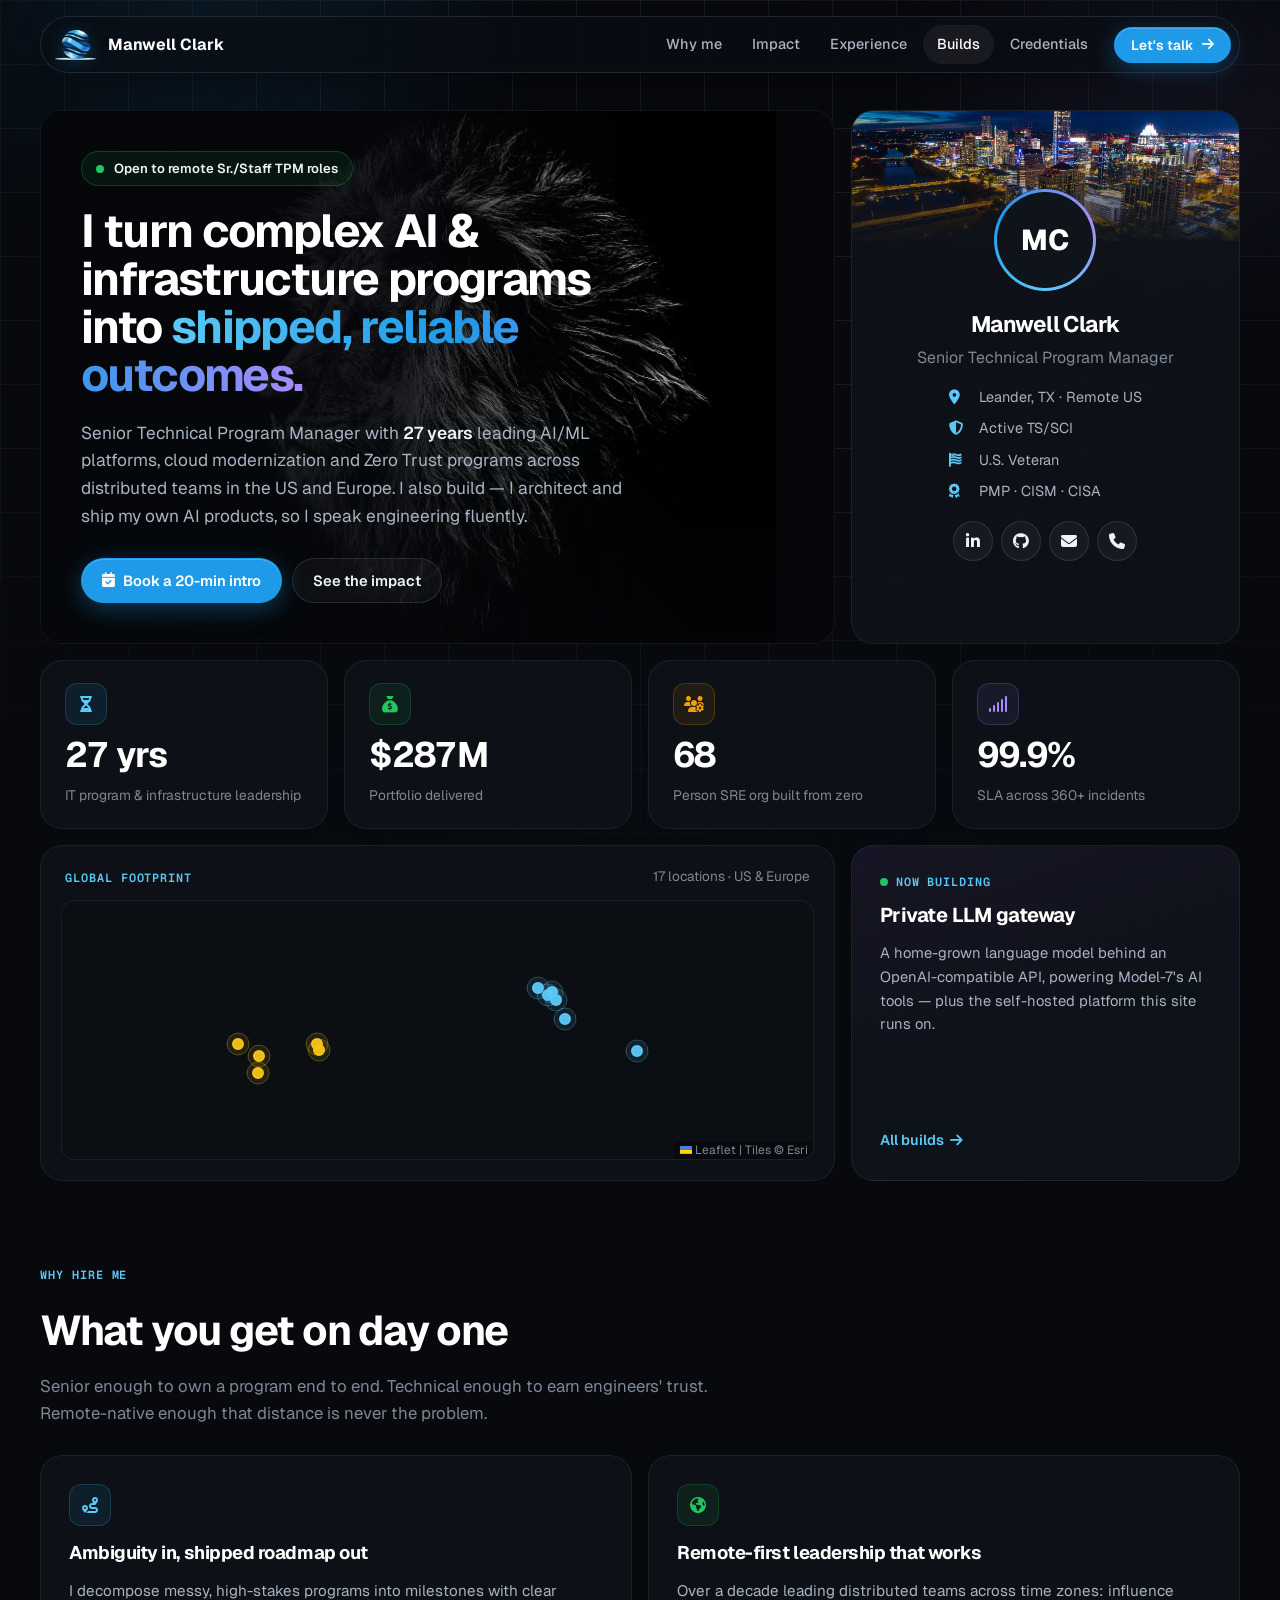
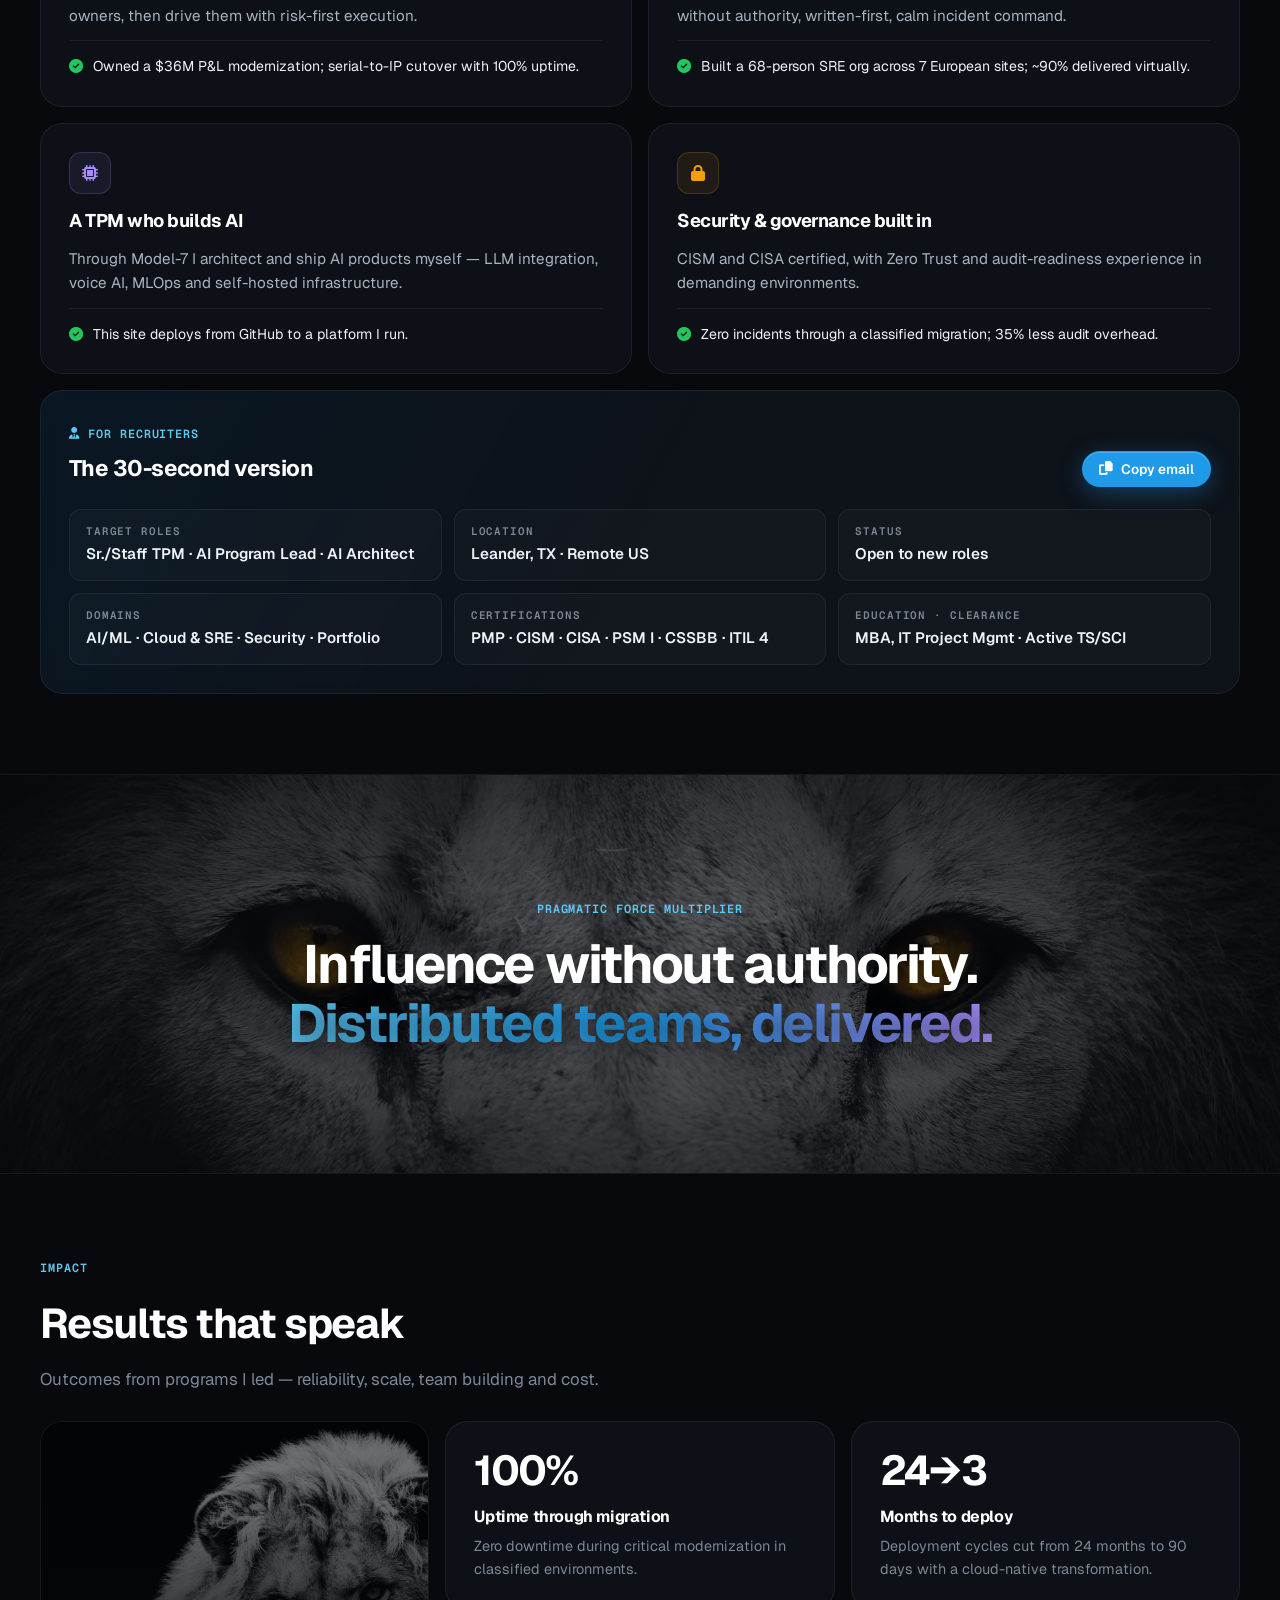
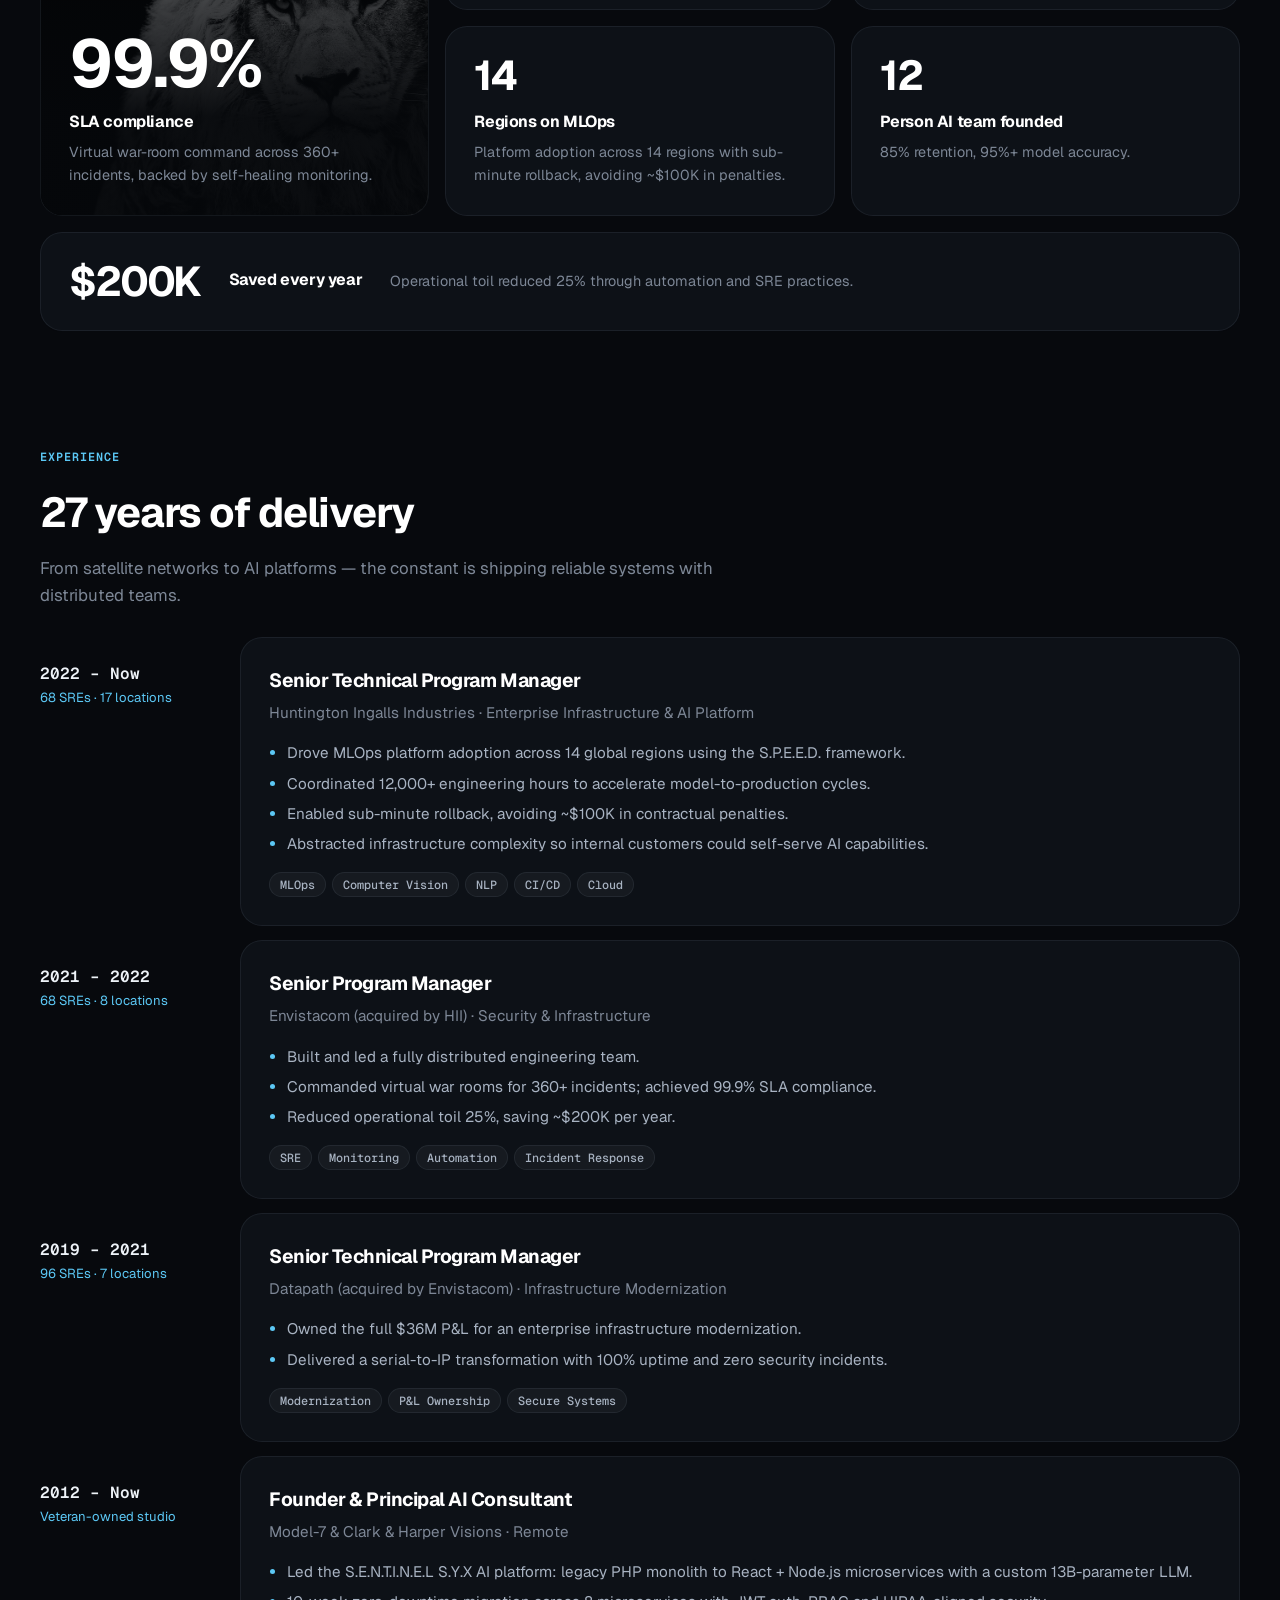
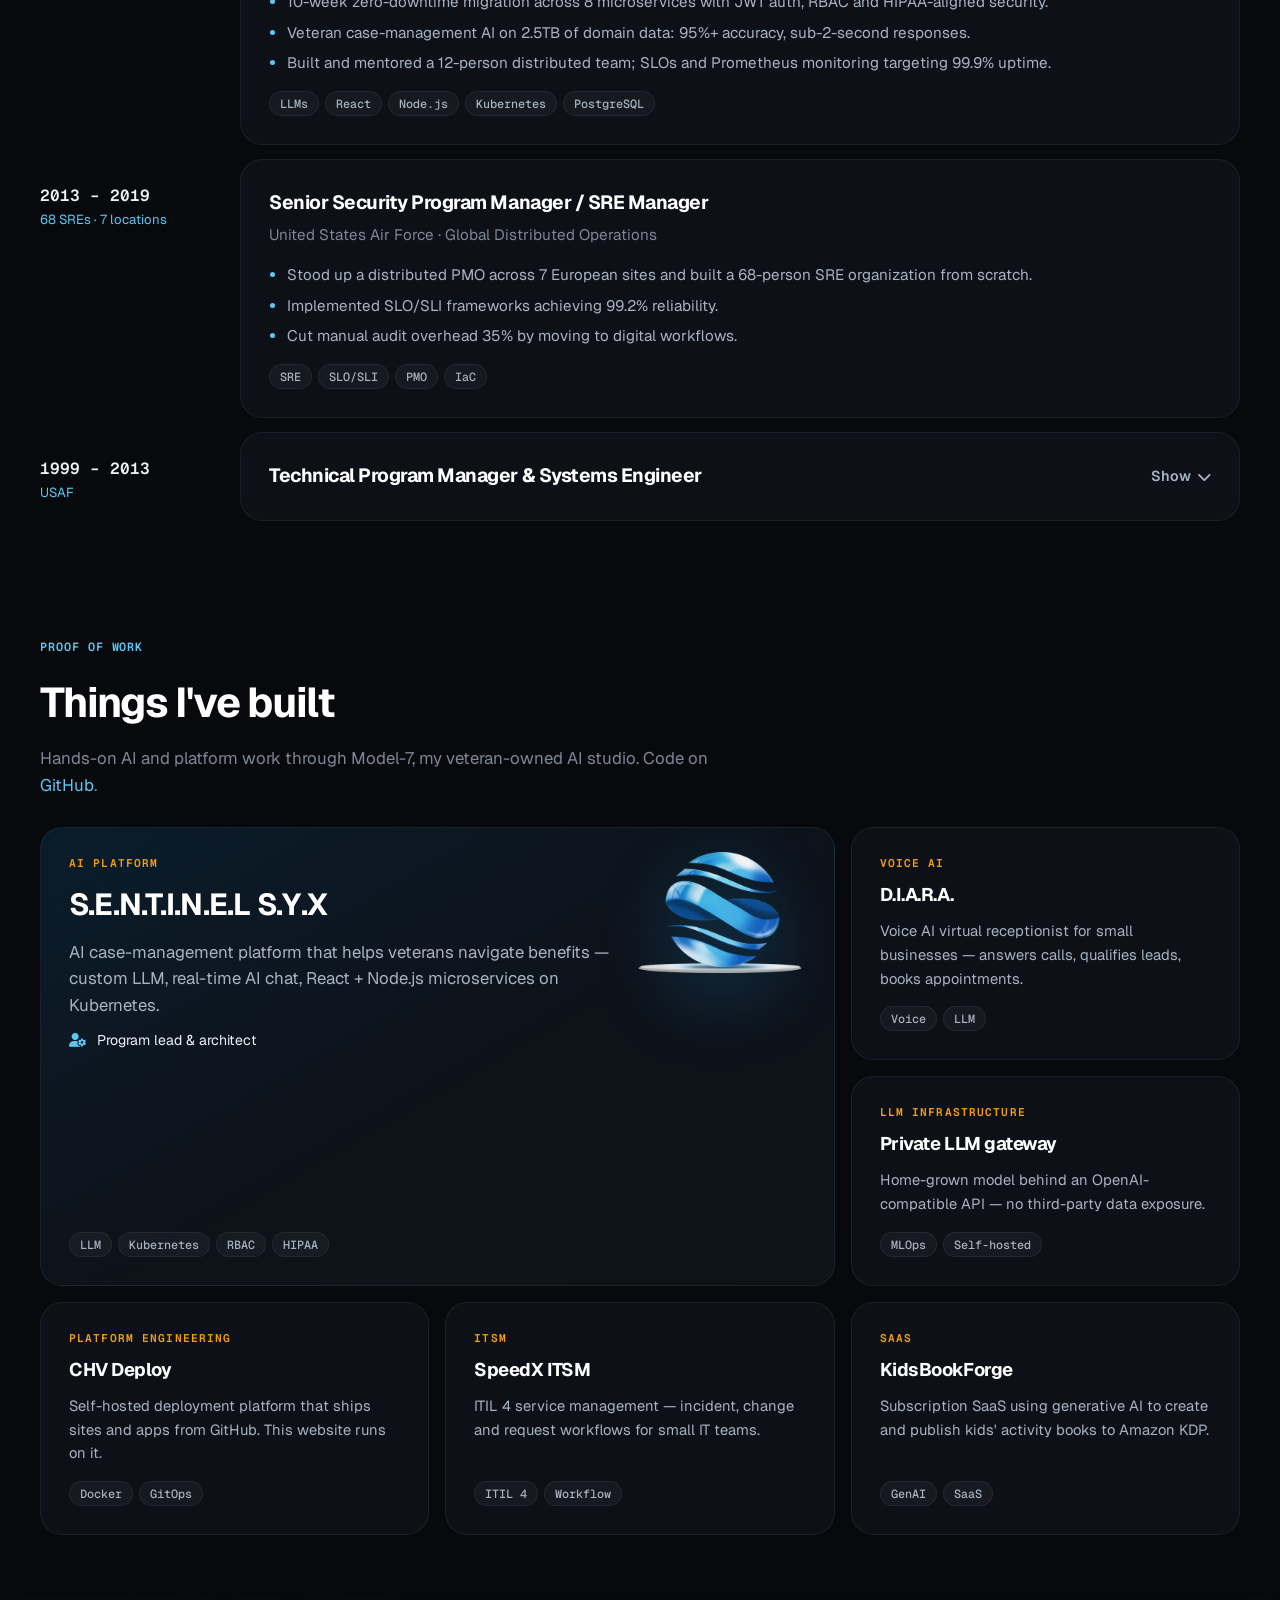
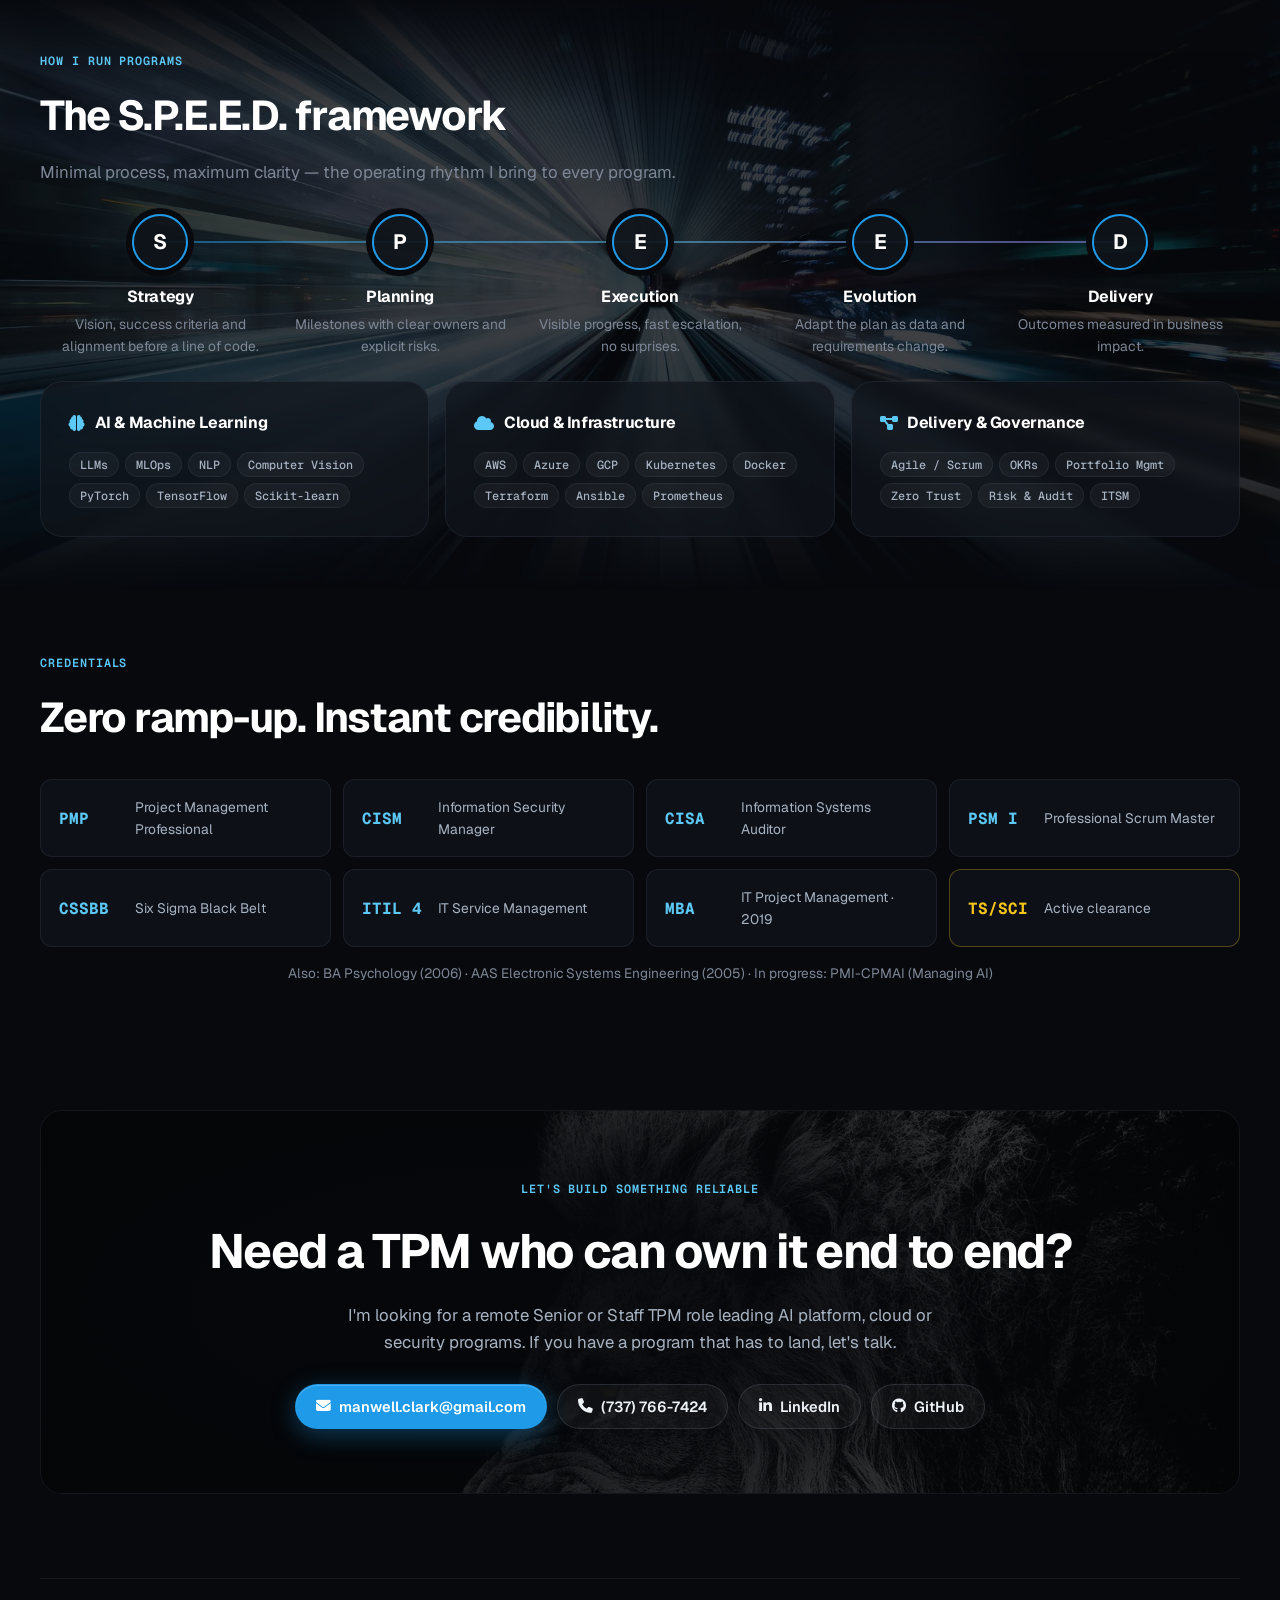
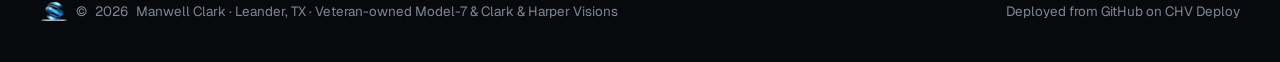
==== commit 4e223f81: "Use new imagery in page; sphere favicon" ====
--- a/index.html
+++ b/index.html
@@ -7,7 +7,8 @@
   <meta name="description" content="Manwell Clark — Senior Technical Program Manager with 27 years delivering AI/ML platforms, cloud infrastructure and security programs across distributed global teams. PMP, CISM, CISA. Open to remote Sr./Staff TPM and AI program leadership roles.">
   <link rel="canonical" href="https://manwellclark.com/">
   <meta name="theme-color" content="#07090d">
-  <link rel="icon" href="/favicon.svg" type="image/svg+xml">
+  <link rel="icon" href="/favicon.png" type="image/png">
+  <link rel="preload" as="image" href="/assets/img/lion-profile.webp">
 
   <meta property="og:type" content="profile">
   <meta property="og:title" content="Manwell Clark — Senior Technical Program Manager, AI &amp; Cloud">
@@ -19,10 +20,10 @@
   <meta name="twitter:card" content="summary_large_image">
 
   <link rel="preconnect" href="https://fonts.googleapis.com"><link rel="preconnect" href="https://fonts.gstatic.com" crossorigin>
-  <link rel="stylesheet" href="/assets/fonts.css">
+  <link rel="stylesheet" href="/assets/fonts.css?v=3">
   <link rel="stylesheet" href="/assets/fontawesome.min.css">
   <link rel="stylesheet" href="/assets/leaflet.css">
-  <link rel="stylesheet" href="/assets/site.css">
+  <link rel="stylesheet" href="/assets/site.css?v=5">
 
   <script type="application/ld+json">
   {
@@ -47,7 +48,7 @@
 
 <!-- ============ FLOATING NAV ============ -->
 <header class="nav">
-  <a class="nav-brand" href="#top" aria-label="Manwell Clark — home"><span class="mark">MC</span><span class="nav-name">Manwell Clark</span></a>
+  <a class="nav-brand" href="#top" aria-label="Manwell Clark — home"><img class="nav-logo" src="/assets/img/sphere.webp" alt="" width="40" height="27"><span class="nav-name">Manwell Clark</span></a>
   <nav aria-label="Sections">
     <ul class="nav-links" id="navlinks">
       <li><a href="#why">Why me</a></li>
@@ -68,6 +69,7 @@
   <div class="wrap bento hero-bento">
 
     <article class="tile t-intro reveal">
+      <div class="tile-bg" style="background-image:url(/assets/img/lion-profile.webp)" aria-hidden="true"></div>
       <span class="status-pill"><span class="pulse"></span> Open to remote Sr./Staff TPM roles</span>
       <h1>I turn complex AI &amp; infrastructure programs into <span class="grad">shipped, reliable outcomes.</span></h1>
       <p class="lede">Senior Technical Program Manager with <strong>27 years</strong> leading AI/ML platforms, cloud modernization and Zero Trust programs across distributed teams in the US and Europe. I also build — I architect and ship my own AI products, so I speak engineering fluently.</p>
@@ -79,6 +81,7 @@
     </article>
 
     <article class="tile t-profile reveal">
+      <div class="profile-banner" style="background-image:url(/assets/img/austin-night.webp)" aria-hidden="true"></div>
       <div class="avatar-ring"><span class="avatar">MC</span></div>
       <h2>Manwell Clark</h2>
       <p class="muted">Senior Technical Program Manager</p>
@@ -170,6 +173,15 @@
   </div>
 </section>
 
+<!-- ============ STATEMENT BAND ============ -->
+<section class="statement" aria-label="Philosophy">
+  <div class="statement-bg" style="background-image:url(/assets/img/lion-eyes.webp)" aria-hidden="true"></div>
+  <div class="wrap statement-inner reveal">
+    <span class="label">Pragmatic force multiplier</span>
+    <p class="quote">Influence without authority.<br><span class="grad">Distributed teams, delivered.</span></p>
+  </div>
+</section>
+
 <!-- ============ IMPACT ============ -->
 <section id="impact">
   <div class="wrap">
@@ -179,7 +191,7 @@
       <p>Outcomes from programs I led — reliability, scale, team building and cost.</p>
     </div>
     <div class="bento impact-bento">
-      <article class="tile impact big reveal"><div class="num">99.9%</div><h3>SLA compliance</h3><p>Virtual war-room command across 360+ incidents, backed by self-healing monitoring.</p></article>
+      <article class="tile impact big reveal"><div class="tile-bg right" style="background-image:url(/assets/img/lion-portrait.webp)" aria-hidden="true"></div><div class="num">99.9%</div><h3>SLA compliance</h3><p>Virtual war-room command across 360+ incidents, backed by self-healing monitoring.</p></article>
       <article class="tile impact reveal"><div class="num">100%</div><h3>Uptime through migration</h3><p>Zero downtime during critical modernization in classified environments.</p></article>
       <article class="tile impact reveal"><div class="num">24→3</div><h3>Months to deploy</h3><p>Deployment cycles cut from 24 months to 90 days with a cloud-native transformation.</p></article>
       <article class="tile impact reveal"><div class="num">14</div><h3>Regions on MLOps</h3><p>Platform adoption across 14 regions with sub-minute rollback, avoiding ~$100K in penalties.</p></article>
@@ -290,6 +302,7 @@
     </div>
     <div class="bento builds-bento">
       <article class="tile build feature reveal">
+        <img class="feature-logo" src="/assets/img/sphere-lg.webp" alt="Clark &amp; Harper Visions logo" width="240" height="161" loading="lazy">
         <span class="kicker">AI Platform</span>
         <h3>S.E.N.T.I.N.E.L S.Y.X</h3>
         <p>AI case-management platform that helps veterans navigate benefits — custom LLM, real-time AI chat, React + Node.js microservices on Kubernetes.</p>
@@ -331,7 +344,8 @@
 </section>
 
 <!-- ============ S.P.E.E.D. + SKILLS ============ -->
-<section id="framework">
+<section id="framework" class="speed-section">
+  <div class="section-bg" style="background-image:url(/assets/img/speed-tunnel.webp)" aria-hidden="true"></div>
   <div class="wrap">
     <div class="section-head reveal">
       <span class="label">How I run programs</span>
@@ -378,6 +392,7 @@
 <section class="contact" id="contact">
   <div class="wrap">
     <div class="tile contact-tile reveal">
+      <div class="tile-bg" style="background-image:url(/assets/img/lion-roar.webp)" aria-hidden="true"></div>
       <span class="label">Let's build something reliable</span>
       <h2>Need a TPM who can own it end to end?</h2>
       <p>I'm looking for a remote Senior or Staff TPM role leading AI platform, cloud or security programs. If you have a program that has to land, let's talk.</p>
@@ -394,7 +409,7 @@
 
 <footer>
   <div class="wrap">
-    <span>© <span id="yr">2026</span> Manwell Clark · Leander, TX · Veteran-owned Model-7 &amp; Clark &amp; Harper Visions</span>
+    <span class="foot-brand"><img src="/assets/img/sphere.webp" alt="" width="28" height="19"> © <span id="yr">2026</span> Manwell Clark · Leander, TX · Veteran-owned Model-7 &amp; Clark &amp; Harper Visions</span>
     <span>Deployed from GitHub on CHV Deploy</span>
   </div>
 </footer>
@@ -408,6 +423,6 @@
 
 <div class="toast" role="status" aria-live="polite"></div>
 <script src="/assets/leaflet.js" defer></script>
-<script src="/assets/site.js" defer></script>
+<script src="/assets/site.js?v=4" defer></script>
 </body>
 </html>
--- a/assets/site.css
+++ b/assets/site.css
@@ -268,3 +268,60 @@
   .mobile-bar a:first-child { background: var(--primary); color: #fff; }
   footer { padding-bottom: 96px; }
 }
+
+/* ---------- imagery ---------- */
+.nav-logo { height: 30px; width: auto; filter: drop-shadow(0 2px 8px rgba(30,154,232,.35)); }
+.foot-brand { display: inline-flex; align-items: center; gap: 8px; }
+.tile-bg { position: absolute !important; inset: 0; background-size: cover; background-position: right center; z-index: 0; }
+.t-intro { background: #05070a; min-height: 520px; }
+.t-intro .tile-bg { background-position: 85% 40%; opacity: .95; }
+.t-intro::after { content: ''; position: absolute; inset: 0; z-index: 0; pointer-events: none;
+  background: linear-gradient(90deg, rgba(5,7,10,.97) 0%, rgba(5,7,10,.88) 42%, rgba(5,7,10,.25) 75%, rgba(5,7,10,.1) 100%),
+              linear-gradient(0deg, rgba(5,7,10,.6), transparent 40%); }
+.t-intro > *:not(.tile-bg) { z-index: 1; max-width: 640px; }
+.t-profile { padding-top: 0; justify-content: flex-start; }
+.profile-banner { position: relative; height: 130px; margin: 0 -28px 0; width: calc(100% + 56px); background-size: cover; background-position: center 40%; }
+.profile-banner::after { content: ''; position: absolute; inset: 0; background: linear-gradient(180deg, rgba(15,19,26,0) 30%, rgba(15,19,26,.95)); }
+.t-profile .avatar-ring { margin-top: -52px; z-index: 1; }
+.impact.big { background: #05070a; }
+.impact.big .tile-bg { background-position: 70% 30%; opacity: .55; }
+.impact.big::after { content: ''; position: absolute; inset: 0; background: linear-gradient(0deg, rgba(5,7,10,.95) 25%, rgba(5,7,10,.2) 80%); }
+.impact.big > *:not(.tile-bg) { z-index: 1; }
+
+.statement { position: relative; padding: 120px 0; overflow: hidden; margin: 24px 0; border-block: 1px solid var(--line); }
+.statement-bg { position: absolute; inset: 0; background-size: cover; background-position: center 45%; filter: saturate(1.1); }
+.statement-bg::after { content: ''; position: absolute; inset: 0; background: radial-gradient(ellipse 60% 70% at 50% 50%, rgba(7,9,13,.55), rgba(7,9,13,.92)); }
+.statement-inner { position: relative; text-align: center; }
+.quote { font-size: clamp(1.8rem, 4.2vw, 3.4rem); line-height: 1.1; font-weight: 700; color: #fff; letter-spacing: -0.035em; margin: 14px auto 0; max-width: 900px; text-shadow: 0 4px 30px rgba(0,0,0,.6); }
+
+.speed-section { position: relative; overflow: hidden; }
+.section-bg { position: absolute; inset: 0; background-size: cover; background-position: center; opacity: .22; z-index: -1;
+  mask-image: linear-gradient(180deg, transparent, #000 20%, #000 70%, transparent);
+  -webkit-mask-image: linear-gradient(180deg, transparent, #000 20%, #000 70%, transparent); }
+.speed b { background: rgba(15,19,26,.9); }
+
+.build.feature { overflow: hidden; }
+.feature-logo { position: absolute !important; right: 24px; top: 24px; width: 180px; height: auto; opacity: .95; filter: drop-shadow(0 20px 40px rgba(30,154,232,.35)); animation: float 6s ease-in-out infinite; }
+@keyframes float { 50% { transform: translateY(-10px); } }
+@media (prefers-reduced-motion: reduce) { .feature-logo { animation: none; } }
+@media (max-width: 1024px) {
+  .t-intro { min-height: 0; }
+  .t-profile { flex-direction: column; text-align: center; align-items: center; }
+  .feature-logo { width: 120px; }
+}
+@media (max-width: 600px) {
+  .t-intro .tile-bg { background-position: 75% center; opacity: .5; }
+  .t-intro::after { background: linear-gradient(180deg, rgba(5,7,10,.75), rgba(5,7,10,.95)); }
+  .profile-banner { margin: 0 -22px; width: calc(100% + 44px); }
+  .feature-logo { width: 90px; right: 14px; top: 14px; }
+  .statement { padding: 80px 0; }
+}
+.t-intro .tile-bg { background-size: auto 118%; background-position: 135% 42%; background-repeat: no-repeat; opacity: 1; }
+.t-intro::after { background: linear-gradient(90deg, rgba(5,7,10,.98) 0%, rgba(5,7,10,.9) 46%, rgba(5,7,10,.35) 66%, rgba(5,7,10,0) 82%), linear-gradient(0deg, rgba(5,7,10,.5), transparent 35%); }
+.t-intro > *:not(.tile-bg) { max-width: 560px; }
+.t-intro h1 { font-size: clamp(2rem, 3.6vw, 3.1rem); }
+@media (max-width: 600px) { .t-intro .tile-bg { background-size: cover; background-position: 70% center; opacity: .45; } }
+.contact-tile { background: #05070a; }
+.contact-tile .tile-bg { background-position: 85% 35%; opacity: .55; }
+.contact-tile::after { content: ''; position: absolute; inset: 0; background: radial-gradient(ellipse 70% 90% at 40% 50%, rgba(5,7,10,.92) 30%, rgba(5,7,10,.45) 100%); }
+.contact-tile > *:not(.tile-bg) { z-index: 1; }
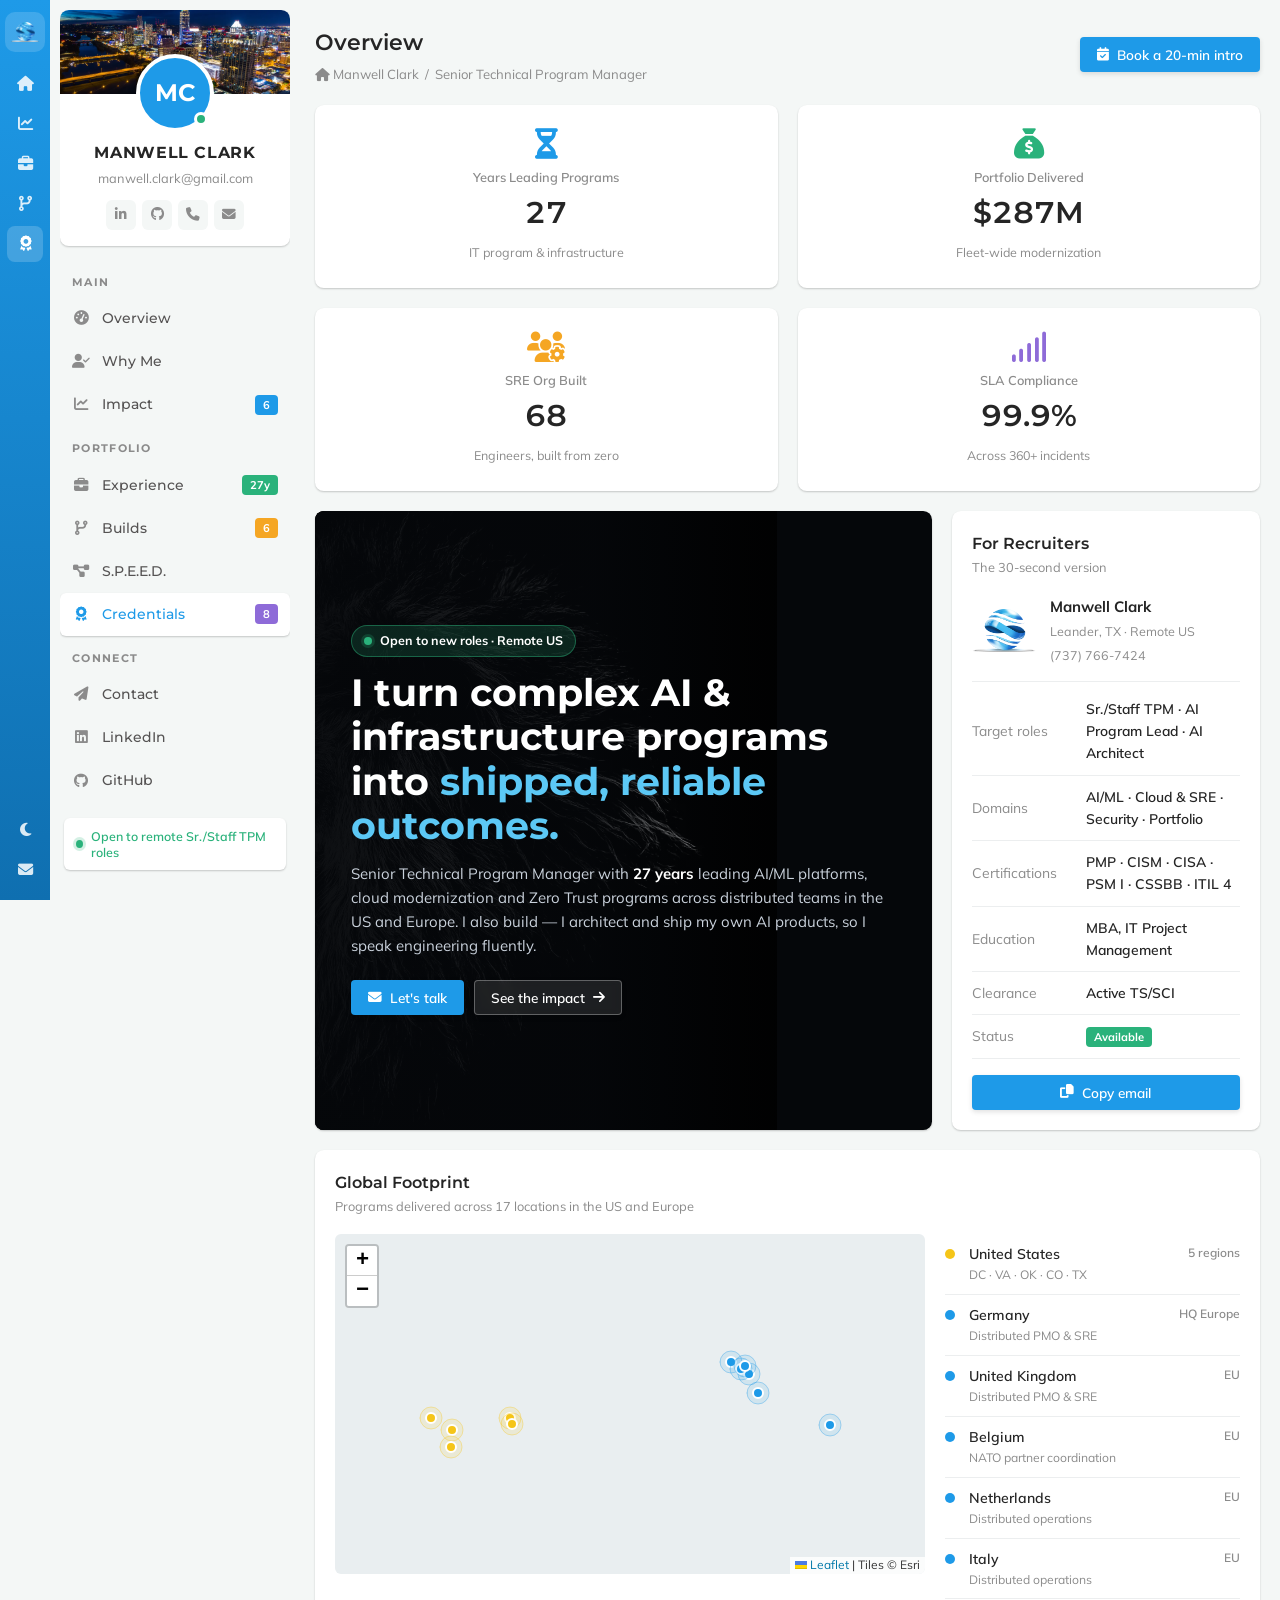
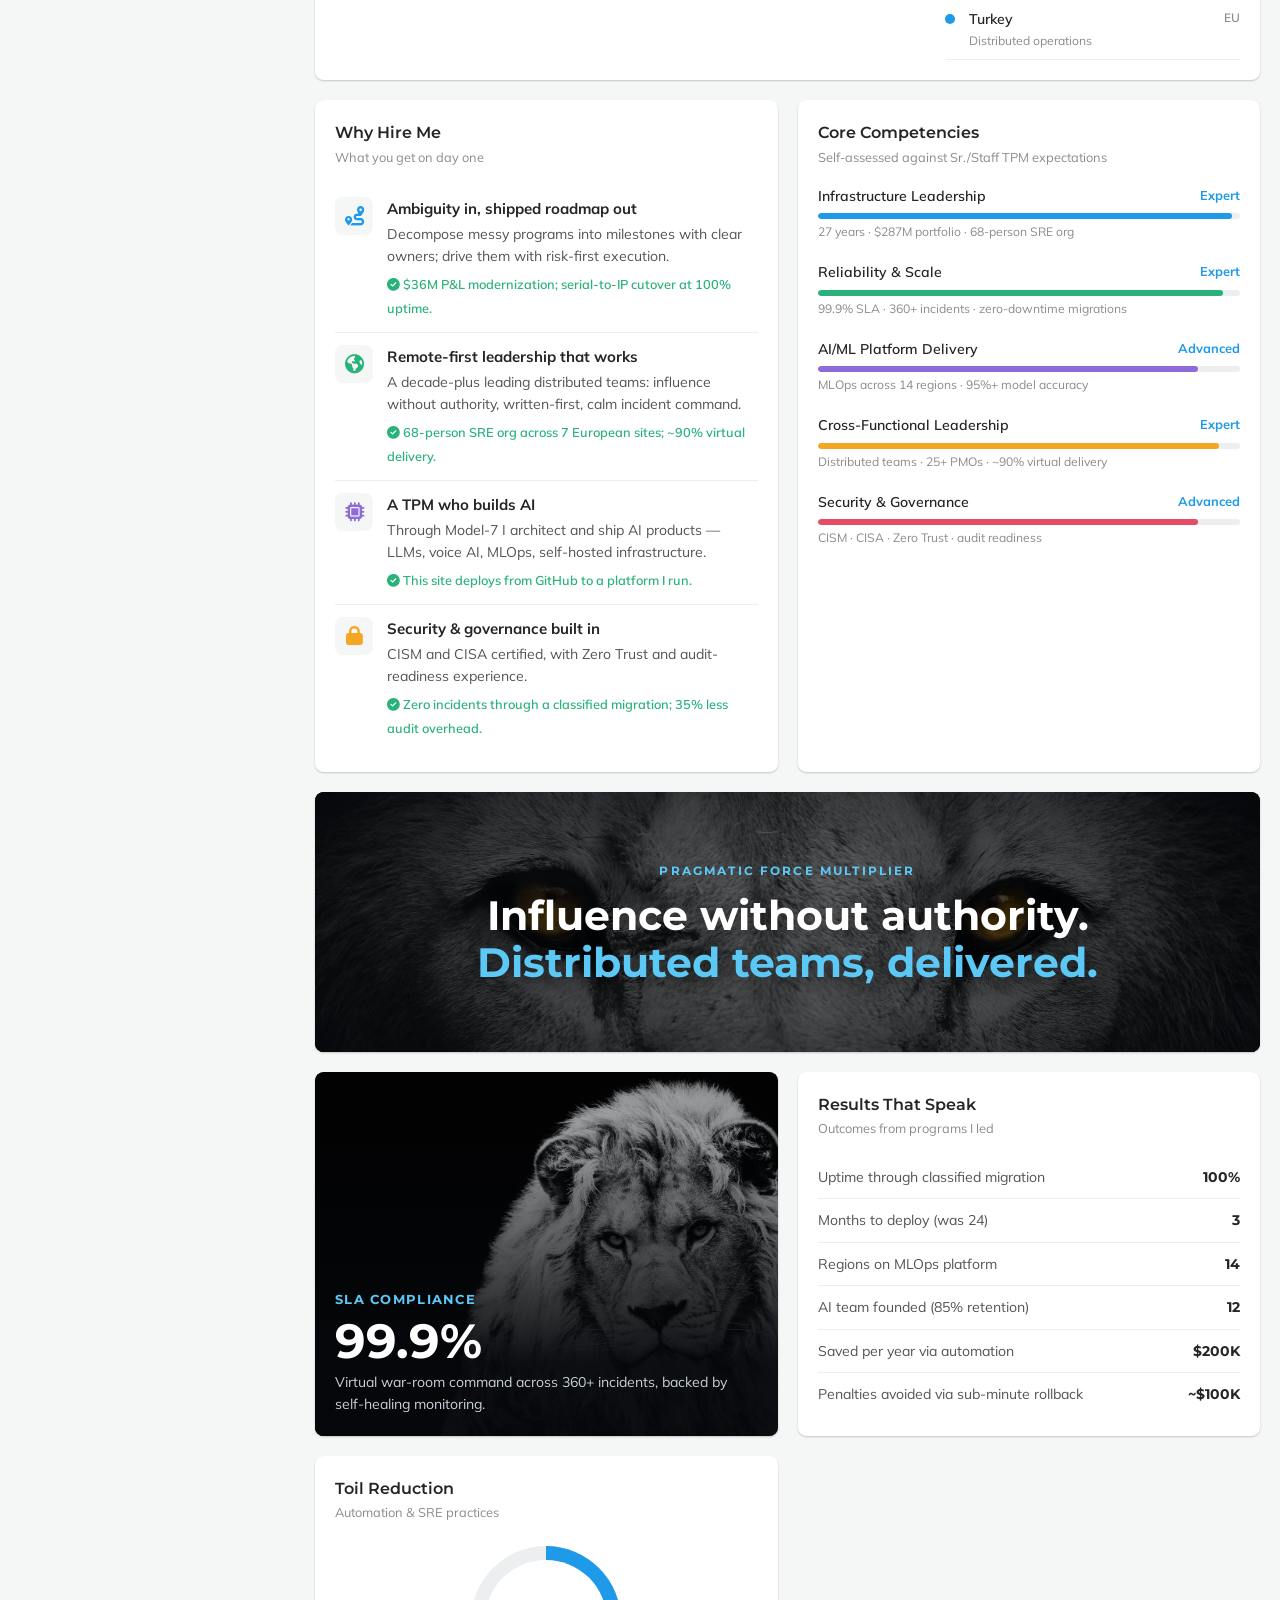
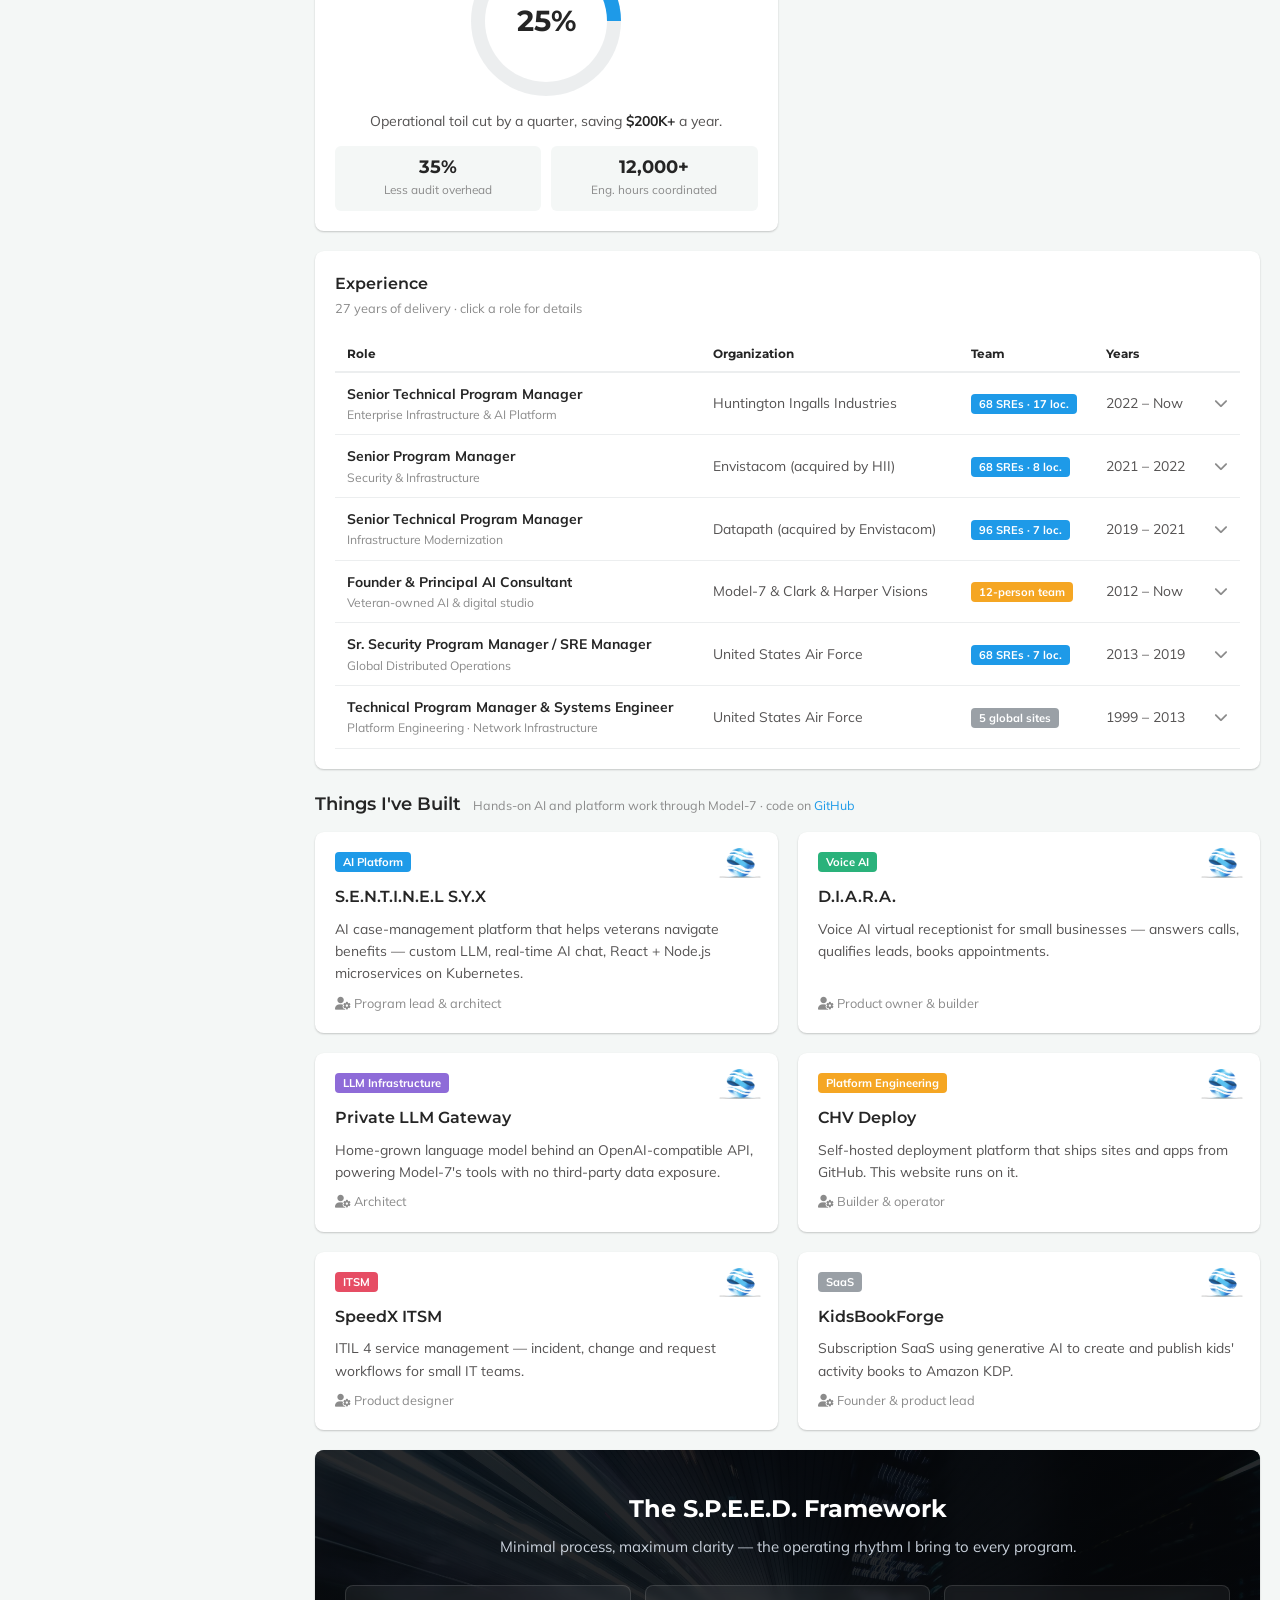
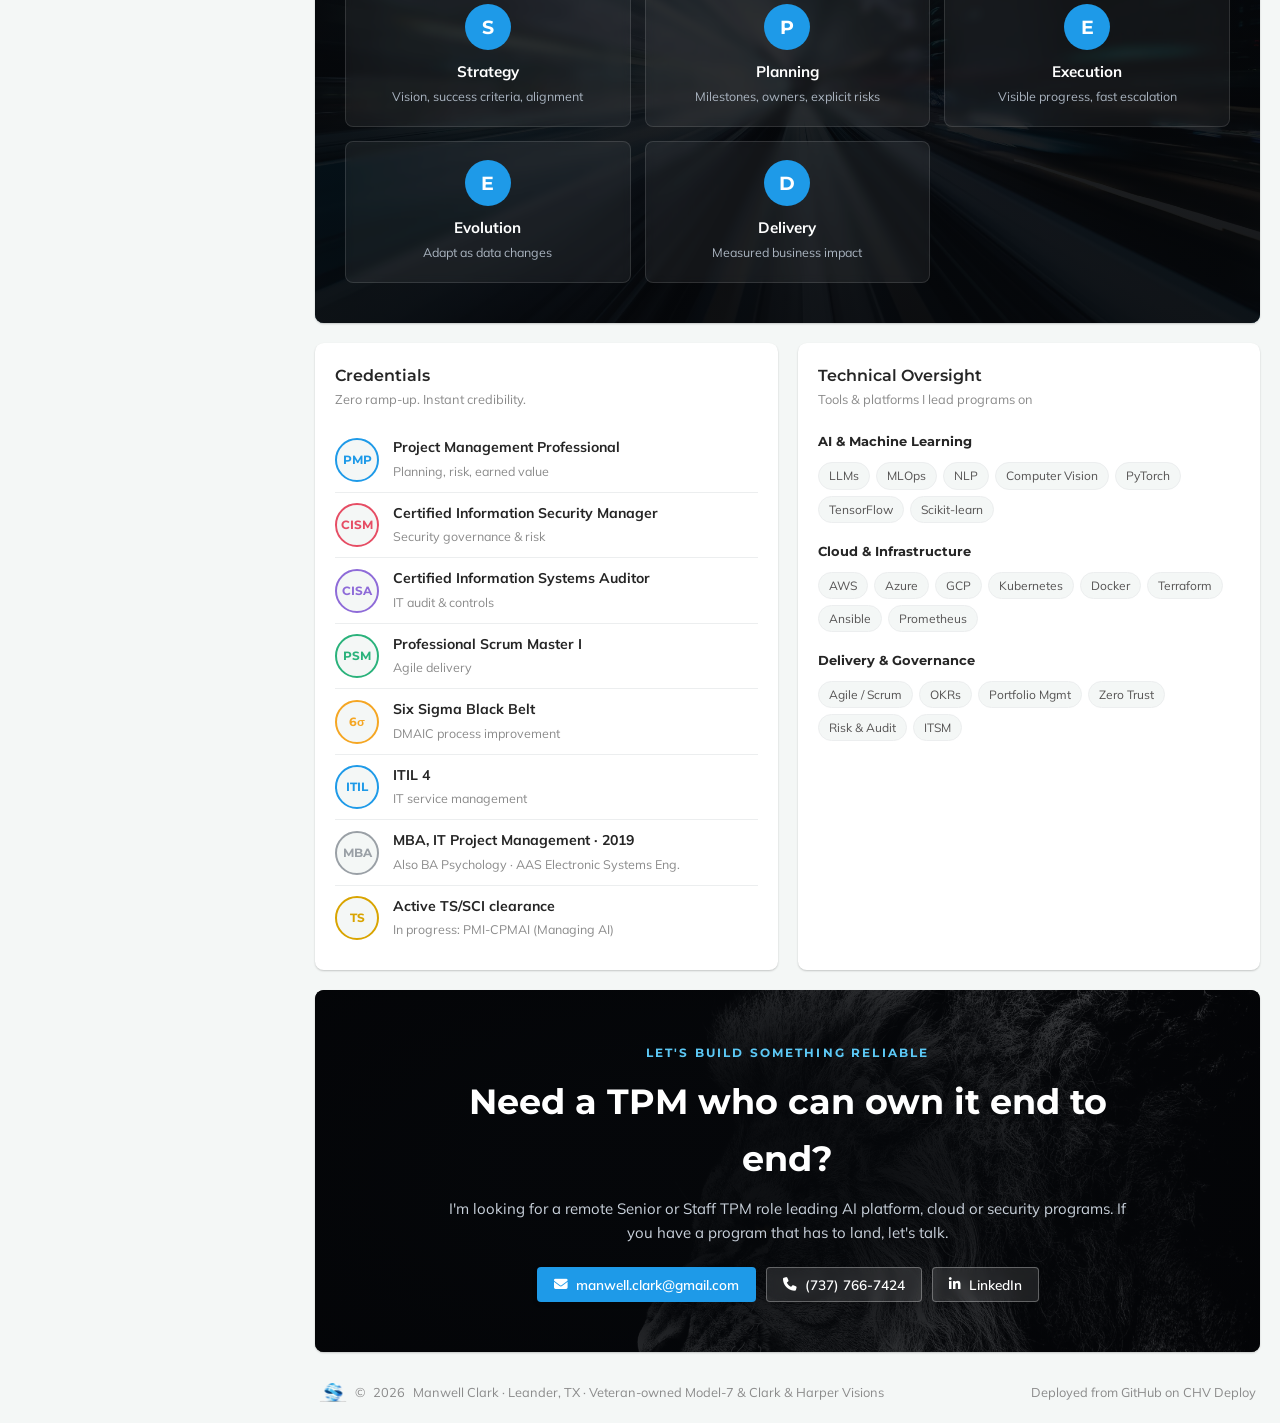
==== commit b268fd21: "Rebuild page on Alpino BS5 layout" ====
--- a/index.html
+++ b/index.html
@@ -1,14 +1,13 @@
 <!DOCTYPE html>
-<html lang="en">
+<html lang="en" data-theme="light">
 <head>
   <meta charset="utf-8">
   <meta name="viewport" content="width=device-width, initial-scale=1">
   <title>Manwell Clark | Senior Technical Program Manager — AI Platforms &amp; Cloud Infrastructure</title>
   <meta name="description" content="Manwell Clark — Senior Technical Program Manager with 27 years delivering AI/ML platforms, cloud infrastructure and security programs across distributed global teams. PMP, CISM, CISA. Open to remote Sr./Staff TPM and AI program leadership roles.">
   <link rel="canonical" href="https://manwellclark.com/">
-  <meta name="theme-color" content="#07090d">
+  <meta name="theme-color" content="#1e9ae8">
   <link rel="icon" href="/favicon.png" type="image/png">
-  <link rel="preload" as="image" href="/assets/img/lion-profile.webp">
 
   <meta property="og:type" content="profile">
   <meta property="og:title" content="Manwell Clark — Senior Technical Program Manager, AI &amp; Cloud">
@@ -19,11 +18,12 @@
   <meta property="og:image:height" content="630">
   <meta name="twitter:card" content="summary_large_image">
 
+  <script>try{var t=localStorage.getItem('mc-theme');if(t)document.documentElement.setAttribute('data-theme',t);}catch(e){}</script>
   <link rel="preconnect" href="https://fonts.googleapis.com"><link rel="preconnect" href="https://fonts.gstatic.com" crossorigin>
-  <link rel="stylesheet" href="/assets/fonts.css?v=3">
+  <link rel="stylesheet" href="/assets/fonts.css?v=6">
   <link rel="stylesheet" href="/assets/fontawesome.min.css">
   <link rel="stylesheet" href="/assets/leaflet.css">
-  <link rel="stylesheet" href="/assets/site.css?v=5">
+  <link rel="stylesheet" href="/assets/site.css?v=6">
 
   <script type="application/ld+json">
   {
@@ -44,385 +44,317 @@
 </head>
 <body>
 <a class="sr-only" href="#main">Skip to content</a>
-<div class="bg-glow" aria-hidden="true"></div>
-
-<!-- ============ FLOATING NAV ============ -->
-<header class="nav">
-  <a class="nav-brand" href="#top" aria-label="Manwell Clark — home"><img class="nav-logo" src="/assets/img/sphere.webp" alt="" width="40" height="27"><span class="nav-name">Manwell Clark</span></a>
-  <nav aria-label="Sections">
-    <ul class="nav-links" id="navlinks">
-      <li><a href="#why">Why me</a></li>
-      <li><a href="#impact">Impact</a></li>
-      <li><a href="#experience">Experience</a></li>
-      <li><a href="#builds">Builds</a></li>
-      <li><a href="#credentials">Credentials</a></li>
-    </ul>
+
+<!-- ============ MINI LEFT BAR (Alpino) ============ -->
+<aside class="minileftbar" aria-label="Quick navigation">
+  <a class="mini-logo" href="#top" aria-label="Home"><img src="/assets/img/sphere.webp" alt="" width="34" height="23"></a>
+  <button class="mini-btn menu-toggle" aria-label="Toggle menu" aria-expanded="false" aria-controls="sidebar"><i class="fa-solid fa-bars"></i></button>
+  <nav class="mini-icons">
+    <a href="#top" title="Overview" aria-label="Overview"><i class="fa-solid fa-house"></i></a>
+    <a href="#impact" title="Impact" aria-label="Impact"><i class="fa-solid fa-chart-line"></i></a>
+    <a href="#experience" title="Experience" aria-label="Experience"><i class="fa-solid fa-briefcase"></i></a>
+    <a href="#builds" title="Builds" aria-label="Builds"><i class="fa-solid fa-code-branch"></i></a>
+    <a href="#credentials" title="Credentials" aria-label="Credentials"><i class="fa-solid fa-award"></i></a>
   </nav>
-  <a class="btn btn-primary btn-sm nav-cta" href="#contact">Let's talk <i class="fa-solid fa-arrow-right"></i></a>
-  <button class="nav-toggle" aria-label="Open menu" aria-expanded="false" aria-controls="navlinks"><i class="fa-solid fa-bars"></i></button>
-</header>
-
-<main id="main">
-
-<!-- ============ HERO BENTO ============ -->
-<section class="hero" id="top">
-  <div class="wrap bento hero-bento">
-
-    <article class="tile t-intro reveal">
-      <div class="tile-bg" style="background-image:url(/assets/img/lion-profile.webp)" aria-hidden="true"></div>
-      <span class="status-pill"><span class="pulse"></span> Open to remote Sr./Staff TPM roles</span>
-      <h1>I turn complex AI &amp; infrastructure programs into <span class="grad">shipped, reliable outcomes.</span></h1>
-      <p class="lede">Senior Technical Program Manager with <strong>27 years</strong> leading AI/ML platforms, cloud modernization and Zero Trust programs across distributed teams in the US and Europe. I also build — I architect and ship my own AI products, so I speak engineering fluently.</p>
-      <div class="cta-row">
-        <a class="btn btn-primary" href="mailto:manwell.clark@gmail.com?subject=Opportunity%20for%20Manwell%20Clark"><i class="fa-solid fa-calendar-check"></i> Book a 20-min intro</a>
-        <a class="btn btn-ghost js-resume" href="/resume/Manwell-Clark-Resume.pdf" download><i class="fa-solid fa-file-arrow-down"></i> Résumé</a>
-        <a class="btn btn-ghost" href="#impact">See the impact</a>
-      </div>
-    </article>
-
-    <article class="tile t-profile reveal">
-      <div class="profile-banner" style="background-image:url(/assets/img/austin-night.webp)" aria-hidden="true"></div>
-      <div class="avatar-ring"><span class="avatar">MC</span></div>
-      <h2>Manwell Clark</h2>
-      <p class="muted">Senior Technical Program Manager</p>
-      <ul class="facts-list">
-        <li><i class="fa-solid fa-location-dot"></i> Leander, TX · Remote US</li>
-        <li><i class="fa-solid fa-shield-halved"></i> Active TS/SCI</li>
-        <li><i class="fa-solid fa-flag-usa"></i> U.S. Veteran</li>
-        <li><i class="fa-solid fa-award"></i> PMP · CISM · CISA</li>
-      </ul>
-      <div class="social">
-        <a href="https://www.linkedin.com/in/clarkharpervisions/" target="_blank" rel="noopener" aria-label="LinkedIn"><i class="fa-brands fa-linkedin-in"></i></a>
-        <a href="https://github.com/modelcseven" target="_blank" rel="noopener" aria-label="GitHub"><i class="fa-brands fa-github"></i></a>
-        <a href="mailto:manwell.clark@gmail.com" aria-label="Email"><i class="fa-solid fa-envelope"></i></a>
-        <a href="tel:+17377667424" aria-label="Call"><i class="fa-solid fa-phone"></i></a>
-      </div>
-    </article>
-
-    <article class="tile t-stat reveal"><span class="stat-icon"><i class="fa-solid fa-hourglass-half"></i></span><div class="num" data-count="27" data-suffix=" yrs">27 yrs</div><p>IT program &amp; infrastructure leadership</p></article>
-    <article class="tile t-stat reveal"><span class="stat-icon green"><i class="fa-solid fa-sack-dollar"></i></span><div class="num" data-count="287" data-prefix="$" data-suffix="M">$287M</div><p>Portfolio delivered</p></article>
-    <article class="tile t-stat reveal"><span class="stat-icon amber"><i class="fa-solid fa-users-gear"></i></span><div class="num" data-count="68">68</div><p>Person SRE org built from zero</p></article>
-    <article class="tile t-stat reveal"><span class="stat-icon violet"><i class="fa-solid fa-signal"></i></span><div class="num" data-count="99.9" data-decimals="1" data-suffix="%">99.9%</div><p>SLA across 360+ incidents</p></article>
-
-    <article class="tile t-map reveal">
-      <div class="tile-head"><span class="label">Global footprint</span><span class="muted small">17 locations · US &amp; Europe</span></div>
-      <div id="footprint" role="img" aria-label="Map of regions in the United States and Europe where Manwell Clark has led programs"></div>
-    </article>
-
-    <article class="tile t-now reveal">
-      <span class="label"><span class="pulse"></span> Now building</span>
-      <h3>Private LLM gateway</h3>
-      <p>A home-grown language model behind an OpenAI-compatible API, powering Model-7's AI tools — plus the self-hosted platform this site runs on.</p>
-      <a class="link-arrow" href="#builds">All builds <i class="fa-solid fa-arrow-right"></i></a>
-    </article>
-
-  </div>
-</section>
-
-<!-- ============ WHY ME ============ -->
-<section id="why">
-  <div class="wrap">
-    <div class="section-head reveal">
-      <span class="label">Why hire me</span>
-      <h2>What you get on day one</h2>
-      <p>Senior enough to own a program end to end. Technical enough to earn engineers' trust. Remote-native enough that distance is never the problem.</p>
-    </div>
-    <div class="bento why-bento">
-      <article class="tile why reveal">
-        <span class="stat-icon"><i class="fa-solid fa-route"></i></span>
-        <h3>Ambiguity in, shipped roadmap out</h3>
-        <p>I decompose messy, high-stakes programs into milestones with clear owners, then drive them with risk-first execution.</p>
-        <div class="proof"><i class="fa-solid fa-circle-check"></i> Owned a $36M P&amp;L modernization; serial-to-IP cutover with 100% uptime.</div>
-      </article>
-      <article class="tile why reveal">
-        <span class="stat-icon green"><i class="fa-solid fa-earth-americas"></i></span>
-        <h3>Remote-first leadership that works</h3>
-        <p>Over a decade leading distributed teams across time zones: influence without authority, written-first, calm incident command.</p>
-        <div class="proof"><i class="fa-solid fa-circle-check"></i> Built a 68-person SRE org across 7 European sites; ~90% delivered virtually.</div>
-      </article>
-      <article class="tile why reveal">
-        <span class="stat-icon violet"><i class="fa-solid fa-microchip"></i></span>
-        <h3>A TPM who builds AI</h3>
-        <p>Through Model-7 I architect and ship AI products myself — LLM integration, voice AI, MLOps and self-hosted infrastructure.</p>
-        <div class="proof"><i class="fa-solid fa-circle-check"></i> This site deploys from GitHub to a platform I run.</div>
-      </article>
-      <article class="tile why reveal">
-        <span class="stat-icon amber"><i class="fa-solid fa-lock"></i></span>
-        <h3>Security &amp; governance built in</h3>
-        <p>CISM and CISA certified, with Zero Trust and audit-readiness experience in demanding environments.</p>
-        <div class="proof"><i class="fa-solid fa-circle-check"></i> Zero incidents through a classified migration; 35% less audit overhead.</div>
-      </article>
-      <article class="tile recruiter reveal" id="recruiters">
-        <div class="recruiter-head">
-          <div><span class="label"><i class="fa-solid fa-user-tie"></i> For recruiters</span><h3>The 30-second version</h3></div>
-          <div class="cta-row">
-            <button class="btn btn-primary btn-sm js-copy" data-copy="manwell.clark@gmail.com"><i class="fa-solid fa-copy"></i> Copy email</button>
-            <a class="btn btn-ghost btn-sm js-resume" href="/resume/Manwell-Clark-Resume.pdf" download><i class="fa-solid fa-file-arrow-down"></i> Résumé</a>
+  <div class="mini-bottom">
+    <button class="mini-btn theme-toggle" aria-label="Switch light or dark theme" title="Light / dark"><i class="fa-solid fa-moon"></i></button>
+    <a class="mini-btn" href="mailto:manwell.clark@gmail.com" aria-label="Email" title="Email"><i class="fa-solid fa-envelope"></i></a>
+  </div>
+</aside>
+
+<!-- ============ SIDEBAR (Alpino user + menu) ============ -->
+<aside class="sidebar" id="sidebar" aria-label="Site menu">
+  <div class="user-info">
+    <div class="user-banner" style="background-image:url(/assets/img/austin-night.webp)" aria-hidden="true"></div>
+    <div class="image"><span class="avatar">MC</span><span class="online" title="Open to new roles"></span></div>
+    <div class="detail">
+      <h4>Manwell Clark</h4>
+      <small>manwell.clark@gmail.com</small>
+    </div>
+    <div class="social">
+      <a href="https://www.linkedin.com/in/clarkharpervisions/" target="_blank" rel="noopener" aria-label="LinkedIn"><i class="fa-brands fa-linkedin-in"></i></a>
+      <a href="https://github.com/modelcseven" target="_blank" rel="noopener" aria-label="GitHub"><i class="fa-brands fa-github"></i></a>
+      <a href="tel:+17377667424" aria-label="Call"><i class="fa-solid fa-phone"></i></a>
+      <a href="mailto:manwell.clark@gmail.com" aria-label="Email"><i class="fa-solid fa-envelope"></i></a>
+    </div>
+  </div>
+  <ul class="menu" id="navlinks">
+    <li class="header">MAIN</li>
+    <li><a href="#top" class="active"><i class="fa-solid fa-gauge-high"></i><span>Overview</span></a></li>
+    <li><a href="#why"><i class="fa-solid fa-user-check"></i><span>Why Me</span></a></li>
+    <li><a href="#impact"><i class="fa-solid fa-chart-line"></i><span>Impact</span><b class="badge b-blue">6</b></a></li>
+    <li class="header">PORTFOLIO</li>
+    <li><a href="#experience"><i class="fa-solid fa-briefcase"></i><span>Experience</span><b class="badge b-green">27y</b></a></li>
+    <li><a href="#builds"><i class="fa-solid fa-code-branch"></i><span>Builds</span><b class="badge b-amber">6</b></a></li>
+    <li><a href="#framework"><i class="fa-solid fa-diagram-project"></i><span>S.P.E.E.D.</span></a></li>
+    <li><a href="#credentials"><i class="fa-solid fa-award"></i><span>Credentials</span><b class="badge b-violet">8</b></a></li>
+    <li class="header">CONNECT</li>
+    <li><a href="#contact"><i class="fa-solid fa-paper-plane"></i><span>Contact</span></a></li>
+    <li><a href="https://www.linkedin.com/in/clarkharpervisions/" target="_blank" rel="noopener"><i class="fa-brands fa-linkedin"></i><span>LinkedIn</span></a></li>
+    <li><a href="https://github.com/modelcseven" target="_blank" rel="noopener"><i class="fa-brands fa-github"></i><span>GitHub</span></a></li>
+  </ul>
+  <div class="side-status"><span class="dot"></span> Open to remote Sr./Staff TPM roles</div>
+</aside>
+<div class="overlay" hidden></div>
+
+<!-- ============ CONTENT ============ -->
+<section class="content" id="main">
+
+  <div class="block-header" id="top">
+    <div>
+      <h2>Overview</h2>
+      <ul class="breadcrumb"><li><i class="fa-solid fa-house"></i> Manwell Clark</li><li>Senior Technical Program Manager</li></ul>
+    </div>
+    <div class="header-actions">
+      <a class="btn btn-default js-resume" href="/resume/Manwell-Clark-Resume.pdf" download><i class="fa-solid fa-file-arrow-down"></i> Résumé</a>
+      <a class="btn btn-primary" href="mailto:manwell.clark@gmail.com?subject=Opportunity%20for%20Manwell%20Clark"><i class="fa-solid fa-calendar-check"></i> Book a 20-min intro</a>
+    </div>
+  </div>
+
+  <!-- top counters -->
+  <div class="row r4">
+    <div class="card top-counter"><div class="body"><i class="fa-solid fa-hourglass-half icon c-blue"></i><h6>Years Leading Programs</h6><h3 data-count="27">27</h3><small>IT program &amp; infrastructure</small></div></div>
+    <div class="card top-counter"><div class="body"><i class="fa-solid fa-sack-dollar icon c-green"></i><h6>Portfolio Delivered</h6><h3 data-count="287" data-prefix="$" data-suffix="M">$287M</h3><small>Fleet-wide modernization</small></div></div>
+    <div class="card top-counter"><div class="body"><i class="fa-solid fa-users-gear icon c-amber"></i><h6>SRE Org Built</h6><h3 data-count="68">68</h3><small>Engineers, built from zero</small></div></div>
+    <div class="card top-counter"><div class="body"><i class="fa-solid fa-signal icon c-violet"></i><h6>SLA Compliance</h6><h3 data-count="99.9" data-decimals="1" data-suffix="%">99.9%</h3><small>Across 360+ incidents</small></div></div>
+  </div>
+
+  <!-- hero + recruiter (invoice-style) -->
+  <div class="row r84">
+    <div class="card hero-card">
+      <div class="body">
+        <div class="hero-bg" style="background-image:url(/assets/img/lion-profile.webp)" aria-hidden="true"></div>
+        <div class="hero-text">
+          <span class="pill"><span class="dot"></span> Open to new roles · Remote US</span>
+          <h1>I turn complex AI &amp; infrastructure programs into <span class="hl">shipped, reliable outcomes.</span></h1>
+          <p>Senior Technical Program Manager with <strong>27 years</strong> leading AI/ML platforms, cloud modernization and Zero Trust programs across distributed teams in the US and Europe. I also build — I architect and ship my own AI products, so I speak engineering fluently.</p>
+          <div class="btns">
+            <a class="btn btn-primary" href="mailto:manwell.clark@gmail.com?subject=Opportunity%20for%20Manwell%20Clark"><i class="fa-solid fa-envelope"></i> Let's talk</a>
+            <a class="btn btn-light" href="#impact">See the impact <i class="fa-solid fa-arrow-right"></i></a>
           </div>
         </div>
-        <dl class="facts">
-          <div><dt>Target roles</dt><dd>Sr./Staff TPM · AI Program Lead · AI Architect</dd></div>
-          <div><dt>Location</dt><dd>Leander, TX · Remote US</dd></div>
-          <div><dt>Status</dt><dd>Open to new roles</dd></div>
-          <div><dt>Domains</dt><dd>AI/ML · Cloud &amp; SRE · Security · Portfolio</dd></div>
-          <div><dt>Certifications</dt><dd>PMP · CISM · CISA · PSM I · CSSBB · ITIL 4</dd></div>
-          <div><dt>Education · Clearance</dt><dd>MBA, IT Project Mgmt · Active TS/SCI</dd></div>
-        </dl>
-      </article>
-    </div>
-  </div>
-</section>
-
-<!-- ============ STATEMENT BAND ============ -->
-<section class="statement" aria-label="Philosophy">
-  <div class="statement-bg" style="background-image:url(/assets/img/lion-eyes.webp)" aria-hidden="true"></div>
-  <div class="wrap statement-inner reveal">
-    <span class="label">Pragmatic force multiplier</span>
-    <p class="quote">Influence without authority.<br><span class="grad">Distributed teams, delivered.</span></p>
-  </div>
-</section>
-
-<!-- ============ IMPACT ============ -->
-<section id="impact">
-  <div class="wrap">
-    <div class="section-head reveal">
-      <span class="label">Impact</span>
-      <h2>Results that speak</h2>
-      <p>Outcomes from programs I led — reliability, scale, team building and cost.</p>
-    </div>
-    <div class="bento impact-bento">
-      <article class="tile impact big reveal"><div class="tile-bg right" style="background-image:url(/assets/img/lion-portrait.webp)" aria-hidden="true"></div><div class="num">99.9%</div><h3>SLA compliance</h3><p>Virtual war-room command across 360+ incidents, backed by self-healing monitoring.</p></article>
-      <article class="tile impact reveal"><div class="num">100%</div><h3>Uptime through migration</h3><p>Zero downtime during critical modernization in classified environments.</p></article>
-      <article class="tile impact reveal"><div class="num">24→3</div><h3>Months to deploy</h3><p>Deployment cycles cut from 24 months to 90 days with a cloud-native transformation.</p></article>
-      <article class="tile impact reveal"><div class="num">14</div><h3>Regions on MLOps</h3><p>Platform adoption across 14 regions with sub-minute rollback, avoiding ~$100K in penalties.</p></article>
-      <article class="tile impact reveal"><div class="num">12</div><h3>Person AI team founded</h3><p>85% retention, 95%+ model accuracy.</p></article>
-      <article class="tile impact wide reveal"><div class="num">$200K</div><h3>Saved every year</h3><p>Operational toil reduced 25% through automation and SRE practices.</p></article>
-    </div>
-  </div>
-</section>
-
-<!-- ============ EXPERIENCE ============ -->
-<section id="experience">
-  <div class="wrap">
-    <div class="section-head reveal">
-      <span class="label">Experience</span>
-      <h2>27 years of delivery</h2>
-      <p>From satellite networks to AI platforms — the constant is shipping reliable systems with distributed teams.</p>
-    </div>
-    <div class="timeline">
-      <article class="role reveal">
-        <div class="when"><strong>2022 – Now</strong><span>68 SREs · 17 locations</span></div>
-        <div class="tile role-card">
-          <h3>Senior Technical Program Manager</h3>
-          <p class="org">Huntington Ingalls Industries · Enterprise Infrastructure &amp; AI Platform</p>
-          <ul>
-            <li>Drove MLOps platform adoption across 14 global regions using the S.P.E.E.D. framework.</li>
-            <li>Coordinated 12,000+ engineering hours to accelerate model-to-production cycles.</li>
-            <li>Enabled sub-minute rollback, avoiding ~$100K in contractual penalties.</li>
-            <li>Abstracted infrastructure complexity so internal customers could self-serve AI capabilities.</li>
-          </ul>
-          <div class="tags"><span>MLOps</span><span>Computer Vision</span><span>NLP</span><span>CI/CD</span><span>Cloud</span></div>
+      </div>
+    </div>
+
+    <div class="card invoice" id="recruiters">
+      <div class="header"><h2>For Recruiters <small>The 30-second version</small></h2></div>
+      <div class="body">
+        <div class="inv-top">
+          <img src="/assets/img/sphere-lg.webp" alt="" width="64" height="43">
+          <div><strong>Manwell Clark</strong><br><small>Leander, TX · Remote US</small><br><small>(737) 766-7424</small></div>
         </div>
-      </article>
-      <article class="role reveal">
-        <div class="when"><strong>2021 – 2022</strong><span>68 SREs · 8 locations</span></div>
-        <div class="tile role-card">
-          <h3>Senior Program Manager</h3>
-          <p class="org">Envistacom (acquired by HII) · Security &amp; Infrastructure</p>
-          <ul>
-            <li>Built and led a fully distributed engineering team.</li>
-            <li>Commanded virtual war rooms for 360+ incidents; achieved 99.9% SLA compliance.</li>
-            <li>Reduced operational toil 25%, saving ~$200K per year.</li>
-          </ul>
-          <div class="tags"><span>SRE</span><span>Monitoring</span><span>Automation</span><span>Incident Response</span></div>
+        <table class="table inv-table">
+          <tbody>
+            <tr><td>Target roles</td><td>Sr./Staff TPM · AI Program Lead · AI Architect</td></tr>
+            <tr><td>Domains</td><td>AI/ML · Cloud &amp; SRE · Security · Portfolio</td></tr>
+            <tr><td>Certifications</td><td>PMP · CISM · CISA · PSM I · CSSBB · ITIL 4</td></tr>
+            <tr><td>Education</td><td>MBA, IT Project Management</td></tr>
+            <tr><td>Clearance</td><td>Active TS/SCI</td></tr>
+            <tr><td>Status</td><td><span class="badge b-green">Available</span></td></tr>
+          </tbody>
+        </table>
+        <button class="btn btn-primary btn-block js-copy" data-copy="manwell.clark@gmail.com"><i class="fa-solid fa-copy"></i> Copy email</button>
+      </div>
+    </div>
+  </div>
+
+  <!-- footprint map + region list (Alpino map card) -->
+  <div class="card" id="footprint-card">
+    <div class="header"><h2>Global Footprint <small>Programs delivered across 17 locations in the US and Europe</small></h2></div>
+    <div class="body map-body">
+      <div id="footprint" role="img" aria-label="Map of regions in the United States and Europe where Manwell Clark has led programs"></div>
+      <ul class="region-list">
+        <li><span class="sw" style="--c:#f5c518"></span><span>United States</span><small>DC · VA · OK · CO · TX</small><b>5 regions</b></li>
+        <li><span class="sw" style="--c:#1e9ae8"></span><span>Germany</span><small>Distributed PMO &amp; SRE</small><b>HQ Europe</b></li>
+        <li><span class="sw" style="--c:#1e9ae8"></span><span>United Kingdom</span><small>Distributed PMO &amp; SRE</small><b>EU</b></li>
+        <li><span class="sw" style="--c:#1e9ae8"></span><span>Belgium</span><small>NATO partner coordination</small><b>EU</b></li>
+        <li><span class="sw" style="--c:#1e9ae8"></span><span>Netherlands</span><small>Distributed operations</small><b>EU</b></li>
+        <li><span class="sw" style="--c:#1e9ae8"></span><span>Italy</span><small>Distributed operations</small><b>EU</b></li>
+        <li><span class="sw" style="--c:#1e9ae8"></span><span>Turkey</span><small>Distributed operations</small><b>EU</b></li>
+      </ul>
+    </div>
+  </div>
+
+  <!-- why me (campaign performance style) + strengths -->
+  <div class="row r2" id="why">
+    <div class="card">
+      <div class="header"><h2>Why Hire Me <small>What you get on day one</small></h2></div>
+      <div class="body">
+        <ul class="why-list">
+          <li><i class="fa-solid fa-route c-blue"></i><div><strong>Ambiguity in, shipped roadmap out</strong><p>Decompose messy programs into milestones with clear owners; drive them with risk-first execution.</p><small><i class="fa-solid fa-circle-check"></i> $36M P&amp;L modernization; serial-to-IP cutover at 100% uptime.</small></div></li>
+          <li><i class="fa-solid fa-earth-americas c-green"></i><div><strong>Remote-first leadership that works</strong><p>A decade-plus leading distributed teams: influence without authority, written-first, calm incident command.</p><small><i class="fa-solid fa-circle-check"></i> 68-person SRE org across 7 European sites; ~90% virtual delivery.</small></div></li>
+          <li><i class="fa-solid fa-microchip c-violet"></i><div><strong>A TPM who builds AI</strong><p>Through Model-7 I architect and ship AI products — LLMs, voice AI, MLOps, self-hosted infrastructure.</p><small><i class="fa-solid fa-circle-check"></i> This site deploys from GitHub to a platform I run.</small></div></li>
+          <li><i class="fa-solid fa-lock c-amber"></i><div><strong>Security &amp; governance built in</strong><p>CISM and CISA certified, with Zero Trust and audit-readiness experience.</p><small><i class="fa-solid fa-circle-check"></i> Zero incidents through a classified migration; 35% less audit overhead.</small></div></li>
+        </ul>
+      </div>
+    </div>
+    <div class="card">
+      <div class="header"><h2>Core Competencies <small>Self-assessed against Sr./Staff TPM expectations</small></h2></div>
+      <div class="body">
+        <div class="progress-item"><div class="lbl"><span>Infrastructure Leadership</span><b>Expert</b></div><div class="progress"><span style="width:98%"></span></div><small>27 years · $287M portfolio · 68-person SRE org</small></div>
+        <div class="progress-item"><div class="lbl"><span>Reliability &amp; Scale</span><b>Expert</b></div><div class="progress"><span class="p-green" style="width:96%"></span></div><small>99.9% SLA · 360+ incidents · zero-downtime migrations</small></div>
+        <div class="progress-item"><div class="lbl"><span>AI/ML Platform Delivery</span><b>Advanced</b></div><div class="progress"><span class="p-violet" style="width:90%"></span></div><small>MLOps across 14 regions · 95%+ model accuracy</small></div>
+        <div class="progress-item"><div class="lbl"><span>Cross-Functional Leadership</span><b>Expert</b></div><div class="progress"><span class="p-amber" style="width:95%"></span></div><small>Distributed teams · 25+ PMOs · ~90% virtual delivery</small></div>
+        <div class="progress-item"><div class="lbl"><span>Security &amp; Governance</span><b>Advanced</b></div><div class="progress"><span class="p-red" style="width:90%"></span></div><small>CISM · CISA · Zero Trust · audit readiness</small></div>
+      </div>
+    </div>
+  </div>
+
+  <!-- statement banner (lion eyes) -->
+  <div class="card statement">
+    <div class="body">
+      <div class="statement-bg" style="background-image:url(/assets/img/lion-eyes.webp)" aria-hidden="true"></div>
+      <div class="statement-text">
+        <small>PRAGMATIC FORCE MULTIPLIER</small>
+        <p>Influence without authority.<br><span class="hl">Distributed teams, delivered.</span></p>
+      </div>
+    </div>
+  </div>
+
+  <!-- impact (browser usage / site traffic style) -->
+  <div class="row r3" id="impact">
+    <div class="card impact-feature">
+      <div class="body">
+        <div class="impact-bg" style="background-image:url(/assets/img/lion-portrait.webp)" aria-hidden="true"></div>
+        <div class="impact-text"><h6>SLA Compliance</h6><h3>99.9%</h3><p>Virtual war-room command across 360+ incidents, backed by self-healing monitoring.</p></div>
+      </div>
+    </div>
+    <div class="card">
+      <div class="header"><h2>Results That Speak <small>Outcomes from programs I led</small></h2></div>
+      <div class="body">
+        <ul class="stat-list">
+          <li><span>Uptime through classified migration</span><b>100%</b></li>
+          <li><span>Months to deploy (was 24)</span><b>3</b></li>
+          <li><span>Regions on MLOps platform</span><b>14</b></li>
+          <li><span>AI team founded (85% retention)</span><b>12</b></li>
+          <li><span>Saved per year via automation</span><b>$200K</b></li>
+          <li><span>Penalties avoided via sub-minute rollback</span><b>~$100K</b></li>
+        </ul>
+      </div>
+    </div>
+    <div class="card traffic">
+      <div class="header"><h2>Toil Reduction <small>Automation &amp; SRE practices</small></h2></div>
+      <div class="body">
+        <div class="donut" style="--p:25"><span>25%</span></div>
+        <p class="center">Operational toil cut by a quarter, saving <strong>$200K+</strong> a year.</p>
+        <div class="mini-stats"><div><b>35%</b><small>Less audit overhead</small></div><div><b>12,000+</b><small>Eng. hours coordinated</small></div></div>
+      </div>
+    </div>
+  </div>
+
+  <!-- experience (application sales table style) -->
+  <div class="card" id="experience">
+    <div class="header"><h2>Experience <small>27 years of delivery · click a role for details</small></h2></div>
+    <div class="body table-responsive">
+      <table class="table exp-table">
+        <thead><tr><th>Role</th><th>Organization</th><th>Team</th><th>Years</th><th></th></tr></thead>
+        <tbody>
+          <tr class="exp-row" data-target="x1"><td><strong>Senior Technical Program Manager</strong><small>Enterprise Infrastructure &amp; AI Platform</small></td><td>Huntington Ingalls Industries</td><td><span class="badge b-blue">68 SREs · 17 loc.</span></td><td>2022 – Now</td><td><i class="fa-solid fa-chevron-down"></i></td></tr>
+          <tr class="exp-detail" id="x1" hidden><td colspan="5"><ul><li>Drove MLOps platform adoption across 14 global regions using the S.P.E.E.D. framework.</li><li>Coordinated 12,000+ engineering hours to accelerate model-to-production cycles.</li><li>Enabled sub-minute rollback, avoiding ~$100K in contractual penalties.</li><li>Abstracted infrastructure complexity so internal customers could self-serve AI capabilities.</li></ul><div class="tags"><span>MLOps</span><span>Computer Vision</span><span>NLP</span><span>CI/CD</span><span>Cloud</span></div></td></tr>
+
+          <tr class="exp-row" data-target="x2"><td><strong>Senior Program Manager</strong><small>Security &amp; Infrastructure</small></td><td>Envistacom (acquired by HII)</td><td><span class="badge b-blue">68 SREs · 8 loc.</span></td><td>2021 – 2022</td><td><i class="fa-solid fa-chevron-down"></i></td></tr>
+          <tr class="exp-detail" id="x2" hidden><td colspan="5"><ul><li>Built and led a fully distributed engineering team.</li><li>Commanded virtual war rooms for 360+ incidents; achieved 99.9% SLA compliance.</li><li>Reduced operational toil 25%, saving ~$200K per year.</li></ul><div class="tags"><span>SRE</span><span>Monitoring</span><span>Automation</span><span>Incident Response</span></div></td></tr>
+
+          <tr class="exp-row" data-target="x3"><td><strong>Senior Technical Program Manager</strong><small>Infrastructure Modernization</small></td><td>Datapath (acquired by Envistacom)</td><td><span class="badge b-blue">96 SREs · 7 loc.</span></td><td>2019 – 2021</td><td><i class="fa-solid fa-chevron-down"></i></td></tr>
+          <tr class="exp-detail" id="x3" hidden><td colspan="5"><ul><li>Owned the full $36M P&amp;L for an enterprise infrastructure modernization.</li><li>Delivered a serial-to-IP transformation with 100% uptime and zero security incidents.</li></ul><div class="tags"><span>Modernization</span><span>P&amp;L Ownership</span><span>Secure Systems</span></div></td></tr>
+
+          <tr class="exp-row" data-target="x4"><td><strong>Founder &amp; Principal AI Consultant</strong><small>Veteran-owned AI &amp; digital studio</small></td><td>Model-7 &amp; Clark &amp; Harper Visions</td><td><span class="badge b-amber">12-person team</span></td><td>2012 – Now</td><td><i class="fa-solid fa-chevron-down"></i></td></tr>
+          <tr class="exp-detail" id="x4" hidden><td colspan="5"><ul><li>Led the S.E.N.T.I.N.E.L S.Y.X AI platform: legacy PHP monolith to React + Node.js microservices with a custom 13B-parameter LLM.</li><li>10-week zero-downtime migration across 8 microservices with JWT auth, RBAC and HIPAA-aligned security.</li><li>Veteran case-management AI on 2.5TB of domain data: 95%+ accuracy, sub-2-second responses.</li><li>Built and mentored a 12-person distributed team; SLOs and Prometheus monitoring targeting 99.9% uptime.</li></ul><div class="tags"><span>LLMs</span><span>React</span><span>Node.js</span><span>Kubernetes</span><span>PostgreSQL</span></div></td></tr>
+
+          <tr class="exp-row" data-target="x5"><td><strong>Sr. Security Program Manager / SRE Manager</strong><small>Global Distributed Operations</small></td><td>United States Air Force</td><td><span class="badge b-blue">68 SREs · 7 loc.</span></td><td>2013 – 2019</td><td><i class="fa-solid fa-chevron-down"></i></td></tr>
+          <tr class="exp-detail" id="x5" hidden><td colspan="5"><ul><li>Stood up a distributed PMO across 7 European sites and built a 68-person SRE organization from scratch.</li><li>Implemented SLO/SLI frameworks achieving 99.2% reliability.</li><li>Cut manual audit overhead 35% by moving to digital workflows.</li></ul><div class="tags"><span>SRE</span><span>SLO/SLI</span><span>PMO</span><span>IaC</span></div></td></tr>
+
+          <tr class="exp-row" data-target="x6"><td><strong>Technical Program Manager &amp; Systems Engineer</strong><small>Platform Engineering · Network Infrastructure</small></td><td>United States Air Force</td><td><span class="badge b-gray">5 global sites</span></td><td>1999 – 2013</td><td><i class="fa-solid fa-chevron-down"></i></td></tr>
+          <tr class="exp-detail" id="x6" hidden><td colspan="5"><ul><li>Delivered distributed systems and UAV sensor integrations with 99.9% availability (700GB+ daily).</li><li>Drove a cloud-native transformation; deployment cycles from 24 months to 90 days.</li><li>Ran a 32-node fiber network and NOC for mission-critical satellite systems; executed 2,100+ technical audits.</li></ul></td></tr>
+        </tbody>
+      </table>
+    </div>
+  </div>
+
+  <!-- builds -->
+  <div class="block-title" id="builds"><h2>Things I've Built</h2><small>Hands-on AI and platform work through Model-7 · code on <a href="https://github.com/modelcseven" target="_blank" rel="noopener">GitHub</a></small></div>
+  <div class="row r3">
+    <div class="card build"><div class="body"><img class="build-logo" src="/assets/img/sphere.webp" alt="" width="48" height="32"><span class="badge b-blue">AI Platform</span><h4>S.E.N.T.I.N.E.L S.Y.X</h4><p>AI case-management platform that helps veterans navigate benefits — custom LLM, real-time AI chat, React + Node.js microservices on Kubernetes.</p><small><i class="fa-solid fa-user-gear"></i> Program lead &amp; architect</small></div></div>
+    <div class="card build"><div class="body"><img class="build-logo" src="/assets/img/sphere.webp" alt="" width="48" height="32"><span class="badge b-green">Voice AI</span><h4>D.I.A.R.A.</h4><p>Voice AI virtual receptionist for small businesses — answers calls, qualifies leads, books appointments.</p><small><i class="fa-solid fa-user-gear"></i> Product owner &amp; builder</small></div></div>
+    <div class="card build"><div class="body"><img class="build-logo" src="/assets/img/sphere.webp" alt="" width="48" height="32"><span class="badge b-violet">LLM Infrastructure</span><h4>Private LLM Gateway</h4><p>Home-grown language model behind an OpenAI-compatible API, powering Model-7's tools with no third-party data exposure.</p><small><i class="fa-solid fa-user-gear"></i> Architect</small></div></div>
+    <div class="card build"><div class="body"><img class="build-logo" src="/assets/img/sphere.webp" alt="" width="48" height="32"><span class="badge b-amber">Platform Engineering</span><h4>CHV Deploy</h4><p>Self-hosted deployment platform that ships sites and apps from GitHub. This website runs on it.</p><small><i class="fa-solid fa-user-gear"></i> Builder &amp; operator</small></div></div>
+    <div class="card build"><div class="body"><img class="build-logo" src="/assets/img/sphere.webp" alt="" width="48" height="32"><span class="badge b-red">ITSM</span><h4>SpeedX ITSM</h4><p>ITIL 4 service management — incident, change and request workflows for small IT teams.</p><small><i class="fa-solid fa-user-gear"></i> Product designer</small></div></div>
+    <div class="card build"><div class="body"><img class="build-logo" src="/assets/img/sphere.webp" alt="" width="48" height="32"><span class="badge b-gray">SaaS</span><h4>KidsBookForge</h4><p>Subscription SaaS using generative AI to create and publish kids' activity books to Amazon KDP.</p><small><i class="fa-solid fa-user-gear"></i> Founder &amp; product lead</small></div></div>
+  </div>
+
+  <!-- S.P.E.E.D. -->
+  <div class="card speed-card" id="framework">
+    <div class="body">
+      <div class="speed-bg" style="background-image:url(/assets/img/speed-tunnel.webp)" aria-hidden="true"></div>
+      <div class="speed-inner">
+        <h2>The S.P.E.E.D. Framework</h2>
+        <p>Minimal process, maximum clarity — the operating rhythm I bring to every program.</p>
+        <ol class="speed">
+          <li><b>S</b><strong>Strategy</strong><small>Vision, success criteria, alignment</small></li>
+          <li><b>P</b><strong>Planning</strong><small>Milestones, owners, explicit risks</small></li>
+          <li><b>E</b><strong>Execution</strong><small>Visible progress, fast escalation</small></li>
+          <li><b>E</b><strong>Evolution</strong><small>Adapt as data changes</small></li>
+          <li><b>D</b><strong>Delivery</strong><small>Measured business impact</small></li>
+        </ol>
+      </div>
+    </div>
+  </div>
+
+  <!-- skills + credentials (follow-us list style) -->
+  <div class="row r2" id="credentials">
+    <div class="card">
+      <div class="header"><h2>Credentials <small>Zero ramp-up. Instant credibility.</small></h2></div>
+      <div class="body">
+        <ul class="follow-list">
+          <li><span class="ava c-blue">PMP</span><div><strong>Project Management Professional</strong><small>Planning, risk, earned value</small></div></li>
+          <li><span class="ava c-red">CISM</span><div><strong>Certified Information Security Manager</strong><small>Security governance &amp; risk</small></div></li>
+          <li><span class="ava c-violet">CISA</span><div><strong>Certified Information Systems Auditor</strong><small>IT audit &amp; controls</small></div></li>
+          <li><span class="ava c-green">PSM</span><div><strong>Professional Scrum Master I</strong><small>Agile delivery</small></div></li>
+          <li><span class="ava c-amber">6σ</span><div><strong>Six Sigma Black Belt</strong><small>DMAIC process improvement</small></div></li>
+          <li><span class="ava c-blue">ITIL</span><div><strong>ITIL 4</strong><small>IT service management</small></div></li>
+          <li><span class="ava c-gray">MBA</span><div><strong>MBA, IT Project Management · 2019</strong><small>Also BA Psychology · AAS Electronic Systems Eng.</small></div></li>
+          <li><span class="ava c-gold">TS</span><div><strong>Active TS/SCI clearance</strong><small>In progress: PMI-CPMAI (Managing AI)</small></div></li>
+        </ul>
+      </div>
+    </div>
+    <div class="card">
+      <div class="header"><h2>Technical Oversight <small>Tools &amp; platforms I lead programs on</small></h2></div>
+      <div class="body skills">
+        <h6>AI &amp; Machine Learning</h6>
+        <div class="tags"><span>LLMs</span><span>MLOps</span><span>NLP</span><span>Computer Vision</span><span>PyTorch</span><span>TensorFlow</span><span>Scikit-learn</span></div>
+        <h6>Cloud &amp; Infrastructure</h6>
+        <div class="tags"><span>AWS</span><span>Azure</span><span>GCP</span><span>Kubernetes</span><span>Docker</span><span>Terraform</span><span>Ansible</span><span>Prometheus</span></div>
+        <h6>Delivery &amp; Governance</h6>
+        <div class="tags"><span>Agile / Scrum</span><span>OKRs</span><span>Portfolio Mgmt</span><span>Zero Trust</span><span>Risk &amp; Audit</span><span>ITSM</span></div>
+      </div>
+    </div>
+  </div>
+
+  <!-- contact -->
+  <div class="card contact-card" id="contact">
+    <div class="body">
+      <div class="contact-bg" style="background-image:url(/assets/img/lion-roar.webp)" aria-hidden="true"></div>
+      <div class="contact-inner">
+        <small>LET'S BUILD SOMETHING RELIABLE</small>
+        <h2>Need a TPM who can own it end to end?</h2>
+        <p>I'm looking for a remote Senior or Staff TPM role leading AI platform, cloud or security programs. If you have a program that has to land, let's talk.</p>
+        <div class="btns">
+          <a class="btn btn-primary" href="mailto:manwell.clark@gmail.com?subject=Opportunity%20for%20Manwell%20Clark"><i class="fa-solid fa-envelope"></i> manwell.clark@gmail.com</a>
+          <a class="btn btn-light" href="tel:+17377667424"><i class="fa-solid fa-phone"></i> (737) 766-7424</a>
+          <a class="btn btn-light" href="https://www.linkedin.com/in/clarkharpervisions/" target="_blank" rel="noopener"><i class="fa-brands fa-linkedin-in"></i> LinkedIn</a>
         </div>
-      </article>
-      <article class="role reveal">
-        <div class="when"><strong>2019 – 2021</strong><span>96 SREs · 7 locations</span></div>
-        <div class="tile role-card">
-          <h3>Senior Technical Program Manager</h3>
-          <p class="org">Datapath (acquired by Envistacom) · Infrastructure Modernization</p>
-          <ul>
-            <li>Owned the full $36M P&amp;L for an enterprise infrastructure modernization.</li>
-            <li>Delivered a serial-to-IP transformation with 100% uptime and zero security incidents.</li>
-          </ul>
-          <div class="tags"><span>Modernization</span><span>P&amp;L Ownership</span><span>Secure Systems</span></div>
-        </div>
-      </article>
-      <article class="role reveal">
-        <div class="when"><strong>2012 – Now</strong><span>Veteran-owned studio</span></div>
-        <div class="tile role-card">
-          <h3>Founder &amp; Principal AI Consultant</h3>
-          <p class="org">Model-7 &amp; Clark &amp; Harper Visions · Remote</p>
-          <ul>
-            <li>Led the S.E.N.T.I.N.E.L S.Y.X AI platform: legacy PHP monolith to React + Node.js microservices with a custom 13B-parameter LLM.</li>
-            <li>10-week zero-downtime migration across 8 microservices with JWT auth, RBAC and HIPAA-aligned security.</li>
-            <li>Veteran case-management AI on 2.5TB of domain data: 95%+ accuracy, sub-2-second responses.</li>
-            <li>Built and mentored a 12-person distributed team; SLOs and Prometheus monitoring targeting 99.9% uptime.</li>
-          </ul>
-          <div class="tags"><span>LLMs</span><span>React</span><span>Node.js</span><span>Kubernetes</span><span>PostgreSQL</span></div>
-        </div>
-      </article>
-      <article class="role reveal">
-        <div class="when"><strong>2013 – 2019</strong><span>68 SREs · 7 locations</span></div>
-        <div class="tile role-card">
-          <h3>Senior Security Program Manager / SRE Manager</h3>
-          <p class="org">United States Air Force · Global Distributed Operations</p>
-          <ul>
-            <li>Stood up a distributed PMO across 7 European sites and built a 68-person SRE organization from scratch.</li>
-            <li>Implemented SLO/SLI frameworks achieving 99.2% reliability.</li>
-            <li>Cut manual audit overhead 35% by moving to digital workflows.</li>
-          </ul>
-          <div class="tags"><span>SRE</span><span>SLO/SLI</span><span>PMO</span><span>IaC</span></div>
-        </div>
-      </article>
-      <article class="role reveal">
-        <div class="when"><strong>1999 – 2013</strong><span>USAF</span></div>
-        <details class="tile role-card earlier">
-          <summary><h3>Technical Program Manager &amp; Systems Engineer</h3><span class="link-arrow">Show <i class="fa-solid fa-chevron-down"></i></span></summary>
-          <p class="org">United States Air Force · Platform Engineering (2010–2013) · Network Infrastructure (1999–2010)</p>
-          <ul>
-            <li>Delivered distributed systems and UAV sensor integrations with 99.9% availability across 5 global sites (700GB+ daily).</li>
-            <li>Drove a cloud-native transformation; deployment cycles from 24 months to 90 days.</li>
-            <li>Ran a 32-node fiber network and NOC for mission-critical satellite systems; executed 2,100+ technical audits.</li>
-          </ul>
-        </details>
-      </article>
-    </div>
-  </div>
-</section>
-
-<!-- ============ BUILDS ============ -->
-<section id="builds">
-  <div class="wrap">
-    <div class="section-head reveal">
-      <span class="label">Proof of work</span>
-      <h2>Things I've built</h2>
-      <p>Hands-on AI and platform work through Model-7, my veteran-owned AI studio. Code on <a href="https://github.com/modelcseven" target="_blank" rel="noopener">GitHub</a>.</p>
-    </div>
-    <div class="bento builds-bento">
-      <article class="tile build feature reveal">
-        <img class="feature-logo" src="/assets/img/sphere-lg.webp" alt="Clark &amp; Harper Visions logo" width="240" height="161" loading="lazy">
-        <span class="kicker">AI Platform</span>
-        <h3>S.E.N.T.I.N.E.L S.Y.X</h3>
-        <p>AI case-management platform that helps veterans navigate benefits — custom LLM, real-time AI chat, React + Node.js microservices on Kubernetes.</p>
-        <div class="meta"><span><i class="fa-solid fa-user-gear"></i> Program lead &amp; architect</span></div>
-        <div class="tags"><span>LLM</span><span>Kubernetes</span><span>RBAC</span><span>HIPAA</span></div>
-      </article>
-      <article class="tile build reveal">
-        <span class="kicker">Voice AI</span>
-        <h3>D.I.A.R.A.</h3>
-        <p>Voice AI virtual receptionist for small businesses — answers calls, qualifies leads, books appointments.</p>
-        <div class="tags"><span>Voice</span><span>LLM</span></div>
-      </article>
-      <article class="tile build reveal">
-        <span class="kicker">LLM Infrastructure</span>
-        <h3>Private LLM gateway</h3>
-        <p>Home-grown model behind an OpenAI-compatible API — no third-party data exposure.</p>
-        <div class="tags"><span>MLOps</span><span>Self-hosted</span></div>
-      </article>
-      <article class="tile build reveal">
-        <span class="kicker">Platform Engineering</span>
-        <h3>CHV Deploy</h3>
-        <p>Self-hosted deployment platform that ships sites and apps from GitHub. This website runs on it.</p>
-        <div class="tags"><span>Docker</span><span>GitOps</span></div>
-      </article>
-      <article class="tile build reveal">
-        <span class="kicker">ITSM</span>
-        <h3>SpeedX ITSM</h3>
-        <p>ITIL 4 service management — incident, change and request workflows for small IT teams.</p>
-        <div class="tags"><span>ITIL 4</span><span>Workflow</span></div>
-      </article>
-      <article class="tile build reveal">
-        <span class="kicker">SaaS</span>
-        <h3>KidsBookForge</h3>
-        <p>Subscription SaaS using generative AI to create and publish kids' activity books to Amazon KDP.</p>
-        <div class="tags"><span>GenAI</span><span>SaaS</span></div>
-      </article>
-    </div>
-  </div>
-</section>
-
-<!-- ============ S.P.E.E.D. + SKILLS ============ -->
-<section id="framework" class="speed-section">
-  <div class="section-bg" style="background-image:url(/assets/img/speed-tunnel.webp)" aria-hidden="true"></div>
-  <div class="wrap">
-    <div class="section-head reveal">
-      <span class="label">How I run programs</span>
-      <h2>The S.P.E.E.D. framework</h2>
-      <p>Minimal process, maximum clarity — the operating rhythm I bring to every program.</p>
-    </div>
-    <ol class="speed reveal">
-      <li><b>S</b><h3>Strategy</h3><p>Vision, success criteria and alignment before a line of code.</p></li>
-      <li><b>P</b><h3>Planning</h3><p>Milestones with clear owners and explicit risks.</p></li>
-      <li><b>E</b><h3>Execution</h3><p>Visible progress, fast escalation, no surprises.</p></li>
-      <li><b>E</b><h3>Evolution</h3><p>Adapt the plan as data and requirements change.</p></li>
-      <li><b>D</b><h3>Delivery</h3><p>Outcomes measured in business impact.</p></li>
-    </ol>
-    <div class="bento skills-bento">
-      <article class="tile reveal"><h3><i class="fa-solid fa-brain"></i> AI &amp; Machine Learning</h3><div class="tags"><span>LLMs</span><span>MLOps</span><span>NLP</span><span>Computer Vision</span><span>PyTorch</span><span>TensorFlow</span><span>Scikit-learn</span></div></article>
-      <article class="tile reveal"><h3><i class="fa-solid fa-cloud"></i> Cloud &amp; Infrastructure</h3><div class="tags"><span>AWS</span><span>Azure</span><span>GCP</span><span>Kubernetes</span><span>Docker</span><span>Terraform</span><span>Ansible</span><span>Prometheus</span></div></article>
-      <article class="tile reveal"><h3><i class="fa-solid fa-diagram-project"></i> Delivery &amp; Governance</h3><div class="tags"><span>Agile / Scrum</span><span>OKRs</span><span>Portfolio Mgmt</span><span>Zero Trust</span><span>Risk &amp; Audit</span><span>ITSM</span></div></article>
-    </div>
-  </div>
-</section>
-
-<!-- ============ CREDENTIALS ============ -->
-<section id="credentials">
-  <div class="wrap">
-    <div class="section-head reveal">
-      <span class="label">Credentials</span>
-      <h2>Zero ramp-up. Instant credibility.</h2>
-    </div>
-    <div class="badges reveal">
-      <div class="badge-card"><b>PMP</b><span>Project Management Professional</span></div>
-      <div class="badge-card"><b>CISM</b><span>Information Security Manager</span></div>
-      <div class="badge-card"><b>CISA</b><span>Information Systems Auditor</span></div>
-      <div class="badge-card"><b>PSM I</b><span>Professional Scrum Master</span></div>
-      <div class="badge-card"><b>CSSBB</b><span>Six Sigma Black Belt</span></div>
-      <div class="badge-card"><b>ITIL 4</b><span>IT Service Management</span></div>
-      <div class="badge-card"><b>MBA</b><span>IT Project Management · 2019</span></div>
-      <div class="badge-card gold"><b>TS/SCI</b><span>Active clearance</span></div>
-    </div>
-    <p class="muted small center reveal">Also: BA Psychology (2006) · AAS Electronic Systems Engineering (2005) · In progress: PMI-CPMAI (Managing AI)</p>
-  </div>
-</section>
-
-<!-- ============ CONTACT ============ -->
-<section class="contact" id="contact">
-  <div class="wrap">
-    <div class="tile contact-tile reveal">
-      <div class="tile-bg" style="background-image:url(/assets/img/lion-roar.webp)" aria-hidden="true"></div>
-      <span class="label">Let's build something reliable</span>
-      <h2>Need a TPM who can own it end to end?</h2>
-      <p>I'm looking for a remote Senior or Staff TPM role leading AI platform, cloud or security programs. If you have a program that has to land, let's talk.</p>
-      <div class="cta-row center">
-        <a class="btn btn-primary" href="mailto:manwell.clark@gmail.com?subject=Opportunity%20for%20Manwell%20Clark"><i class="fa-solid fa-envelope"></i> manwell.clark@gmail.com</a>
-        <a class="btn btn-ghost" href="tel:+17377667424"><i class="fa-solid fa-phone"></i> (737) 766-7424</a>
-        <a class="btn btn-ghost" href="https://www.linkedin.com/in/clarkharpervisions/" target="_blank" rel="noopener"><i class="fa-brands fa-linkedin-in"></i> LinkedIn</a>
-        <a class="btn btn-ghost" href="https://github.com/modelcseven" target="_blank" rel="noopener"><i class="fa-brands fa-github"></i> GitHub</a>
-      </div>
-    </div>
-  </div>
-</section>
-</main>
-
-<footer>
-  <div class="wrap">
+      </div>
+    </div>
+  </div>
+
+  <footer>
     <span class="foot-brand"><img src="/assets/img/sphere.webp" alt="" width="28" height="19"> © <span id="yr">2026</span> Manwell Clark · Leander, TX · Veteran-owned Model-7 &amp; Clark &amp; Harper Visions</span>
     <span>Deployed from GitHub on CHV Deploy</span>
-  </div>
-</footer>
-
-<!-- mobile action bar -->
-<div class="mobile-bar" aria-label="Quick contact">
-  <a href="mailto:manwell.clark@gmail.com?subject=Opportunity%20for%20Manwell%20Clark"><i class="fa-solid fa-envelope"></i> Email</a>
-  <a href="tel:+17377667424"><i class="fa-solid fa-phone"></i> Call</a>
-  <a href="https://www.linkedin.com/in/clarkharpervisions/" target="_blank" rel="noopener"><i class="fa-brands fa-linkedin-in"></i> LinkedIn</a>
-</div>
+  </footer>
+</section>
 
 <div class="toast" role="status" aria-live="polite"></div>
 <script src="/assets/leaflet.js" defer></script>
-<script src="/assets/site.js?v=4" defer></script>
+<script src="/assets/site.js?v=6" defer></script>
 </body>
 </html>
--- a/assets/fonts.css
+++ b/assets/fonts.css
@@ -1 +1 @@
-@import url('https://fonts.googleapis.com/css2?family=Geist:wght@400;500;600;700;800&family=Geist+Mono:wght@500;600&display=swap');
+@import url('https://fonts.googleapis.com/css2?family=Mulish:wght@400;600;700;800&family=Montserrat:wght@500;600;700&display=swap');
--- a/assets/site.css
+++ b/assets/site.css
@@ -1,327 +1,275 @@
-/* manwellclark.com — modern bento layout, CHV navy + blue */
+/* manwellclark.com — Alpino BS5 layout, CHV blue theme (light + dark) */
 :root {
-  --bg: #07090d;
-  --tile: rgba(17, 21, 29, 0.72);
-  --tile-solid: #0f131a;
-  --line: rgba(148, 163, 184, 0.10);
-  --line-strong: rgba(148, 163, 184, 0.18);
-  --text: #a8b3c2;
-  --strong: #eef3f8;
-  --heading: #ffffff;
-  --muted: #7d8796;
-  --primary: #1e9ae8;
-  --primary-hover: #3aa9ef;
-  --accent: #5cc8f5;
-  --tint: rgba(30, 154, 232, 0.10);
-  --green: #22c55e;
-  --amber: #f59e0b;
-  --violet: #a78bfa;
-  --gold: #f5c518;
-  --r: 22px;
-  --r-sm: 12px;
-  --max: 1200px;
-  --ease: cubic-bezier(.2, .7, .2, 1);
+  --primary: #1e9ae8; --primary-dark: #157fc4; --accent: #5cc8f5;
+  --body: #f4f7f6; --card: #ffffff; --text: #555353; --heading: #252525; --muted: #8b8b8b;
+  --line: #eceeef; --sidebar: #f4f7f6; --menu-hover: #e8eef0; --shadow: 0 1px 2px rgba(0,0,0,.2);
+  --green: #2ab27b; --amber: #f5a623; --violet: #8e6bd8; --red: #e64d64; --gold: #d9a400; --gray: #9aa0a6;
+  --r: 8.8px;
+}
+[data-theme="dark"] {
+  --body: #0b0d12; --card: #121722; --text: #b9c2ce; --heading: #eef3f8; --muted: #8a93a0;
+  --line: #1d2534; --sidebar: #0b0d12; --menu-hover: #151c29; --shadow: 0 1px 2px rgba(0,0,0,.5);
 }
 *, *::before, *::after { box-sizing: border-box; }
-html { scroll-behavior: smooth; scroll-padding-top: 96px; }
-body {
-  margin: 0; background: var(--bg); color: var(--text);
-  font-family: 'Geist', 'Inter', system-ui, sans-serif; font-size: 16px; line-height: 1.6;
-  -webkit-font-smoothing: antialiased; overflow-x: hidden;
-}
-a { color: var(--accent); text-decoration: none; transition: color .2s; }
-a:hover { color: #fff; }
-h1, h2, h3 { color: var(--heading); margin: 0; letter-spacing: -0.025em; font-weight: 700; }
-strong { color: var(--strong); font-weight: 600; }
-.muted { color: var(--muted); } .small { font-size: .85rem; } .center { text-align: center; justify-content: center; }
+html { scroll-behavior: smooth; scroll-padding-top: 20px; }
+body { margin: 0; background: var(--body); color: var(--text); font: 15px/1.6 'Mulish', 'Muli', Arial, sans-serif; -webkit-font-smoothing: antialiased; transition: background .3s, color .3s; }
+a { color: var(--primary); text-decoration: none; } a:hover { color: var(--primary-dark); }
+h1, h2, h3, h4, h6 { font-family: 'Montserrat', sans-serif; color: var(--heading); margin: 0; }
+strong { color: var(--heading); }
 .sr-only { position: absolute; width: 1px; height: 1px; overflow: hidden; clip: rect(0 0 0 0); }
-:focus-visible { outline: 2px solid var(--accent); outline-offset: 3px; border-radius: 8px; }
-.wrap { width: min(var(--max), 100% - 40px); margin-inline: auto; }
-
-/* ambient background: soft glows + faint grid */
-.bg-glow { position: fixed; inset: 0; z-index: -1; pointer-events: none;
-  background:
-    radial-gradient(600px 400px at 12% -5%, rgba(30,154,232,.18), transparent 70%),
-    radial-gradient(500px 380px at 95% 10%, rgba(167,139,250,.10), transparent 70%),
-    radial-gradient(700px 500px at 50% 110%, rgba(92,200,245,.08), transparent 70%),
-    linear-gradient(var(--line) 1px, transparent 1px) 0 0 / 64px 64px,
-    linear-gradient(90deg, var(--line) 1px, transparent 1px) 0 0 / 64px 64px;
-  mask-image: radial-gradient(ellipse 80% 70% at 50% 30%, #000 40%, transparent 100%);
-  -webkit-mask-image: radial-gradient(ellipse 80% 70% at 50% 30%, #000 40%, transparent 100%);
-}
-
-/* ---------- floating pill nav ---------- */
-.nav {
-  position: fixed; top: 16px; left: 50%; transform: translateX(-50%); z-index: 50;
-  width: min(var(--max), 100% - 32px);
-  display: flex; align-items: center; gap: 12px; padding: 8px 8px 8px 12px;
-  background: rgba(10, 13, 19, .7); backdrop-filter: blur(16px) saturate(140%); -webkit-backdrop-filter: blur(16px) saturate(140%);
-  border: 1px solid var(--line-strong); border-radius: 999px; box-shadow: 0 10px 30px rgba(0,0,0,.35);
-}
-.nav-brand { display: flex; align-items: center; gap: 10px; color: var(--heading); font-weight: 700; }
-.mark { width: 34px; height: 34px; border-radius: 50%; display: grid; place-items: center; font-size: .8rem; font-weight: 800; color: #fff; background: linear-gradient(135deg, var(--primary), var(--accent)); }
-.nav nav { margin-left: auto; }
-.nav-links { list-style: none; display: flex; gap: 2px; margin: 0; padding: 0; }
-.nav-links a { display: block; padding: 8px 14px; border-radius: 999px; color: var(--text); font-size: .9rem; font-weight: 500; }
-.nav-links a:hover, .nav-links a.active { color: #fff; background: rgba(255,255,255,.06); }
-.nav-toggle { display: none; margin-left: auto; width: 40px; height: 40px; border-radius: 50%; border: 1px solid var(--line-strong); background: transparent; color: var(--strong); cursor: pointer; }
-
-/* ---------- buttons ---------- */
-.btn { display: inline-flex; align-items: center; justify-content: center; gap: 8px; padding: 12px 20px; border-radius: 999px; font: 600 .92rem 'Geist', sans-serif; border: 1px solid transparent; cursor: pointer; transition: transform .2s var(--ease), background .2s, border-color .2s, box-shadow .2s; }
+:focus-visible { outline: 2px solid var(--primary); outline-offset: 2px; border-radius: 4px; }
+.center { text-align: center; }
+.c-blue { color: var(--primary); } .c-green { color: var(--green); } .c-amber { color: var(--amber); } .c-violet { color: var(--violet); } .c-red { color: var(--red); } .c-gold { color: var(--gold); } .c-gray { color: var(--gray); }
+
+/* ---------- mini left bar ---------- */
+.minileftbar { position: fixed; left: 0; top: 0; bottom: 0; width: 50px; z-index: 99; background: linear-gradient(180deg, var(--primary), #0f6fb0); display: flex; flex-direction: column; align-items: center; padding: 12px 0; gap: 6px; }
+.mini-logo { display: grid; place-items: center; width: 40px; height: 40px; margin-bottom: 8px; border-radius: 10px; background: rgba(255,255,255,.15); }
+.mini-logo img { width: 30px; height: auto; }
+.mini-icons { display: flex; flex-direction: column; gap: 4px; }
+.mini-icons a, .mini-btn { width: 36px; height: 36px; display: grid; place-items: center; border-radius: 8px; color: rgba(255,255,255,.85); background: transparent; border: 0; cursor: pointer; font-size: .95rem; }
+.mini-icons a:hover, .mini-btn:hover, .mini-icons a.active { background: rgba(255,255,255,.18); color: #fff; }
+.menu-toggle { display: none; }
+.mini-bottom { margin-top: auto; display: flex; flex-direction: column; gap: 4px; }
+
+/* ---------- sidebar ---------- */
+.sidebar { position: fixed; top: 0; left: 50px; z-index: 10; width: 230px; height: calc(100vh - 20px); margin: 10px; background: var(--sidebar); font-family: 'Montserrat', sans-serif; overflow-y: auto; scrollbar-width: none; border-radius: 3px; transition: transform .35s, background .3s; }
+.sidebar::-webkit-scrollbar { display: none; }
+.user-info { position: relative; background: var(--card); border-radius: var(--r); box-shadow: var(--shadow); overflow: hidden; text-align: center; padding-bottom: 16px; }
+.user-banner { height: 84px; background-size: cover; background-position: center 40%; }
+.user-info .image { position: relative; width: 78px; margin: -40px auto 8px; }
+.avatar { width: 78px; height: 78px; border-radius: 50%; display: grid; place-items: center; background: var(--primary); color: #fff; font-weight: 700; font-size: 1.5rem; border: 4px solid var(--card); }
+.online { position: absolute; right: 6px; bottom: 6px; width: 14px; height: 14px; border-radius: 50%; background: var(--green); border: 3px solid var(--card); }
+.user-info h4 { font-size: 1rem; text-transform: uppercase; letter-spacing: .04em; }
+.user-info small { color: var(--muted); font-family: 'Mulish', sans-serif; font-size: .8rem; }
+.user-info .social { display: flex; justify-content: center; gap: 6px; margin-top: 10px; }
+.user-info .social a { width: 30px; height: 30px; border-radius: 6px; display: grid; place-items: center; color: var(--muted); background: var(--body); font-size: .85rem; }
+.user-info .social a:hover { color: #fff; background: var(--primary); }
+.menu { list-style: none; margin: 14px 0 0; padding: 0; }
+.menu .header { font-size: .68rem; font-weight: 700; letter-spacing: .12em; color: var(--muted); padding: 14px 12px 6px; }
+.menu a { display: flex; align-items: center; gap: 12px; padding: 10px 12px; border-radius: 6px; color: var(--text); font-size: .9rem; font-weight: 500; }
+.menu a i { width: 18px; text-align: center; color: var(--muted); }
+.menu a:hover { background: var(--menu-hover); color: var(--heading); }
+.menu a.active { background: var(--card); color: var(--primary); box-shadow: var(--shadow); }
+.menu a.active i { color: var(--primary); }
+.menu .badge { margin-left: auto; }
+.side-status { margin: 16px 4px 4px; padding: 10px 12px; border-radius: 6px; background: var(--card); box-shadow: var(--shadow); font: 600 .78rem 'Mulish', sans-serif; color: var(--green); display: flex; align-items: center; gap: 8px; }
+.dot { width: 8px; height: 8px; border-radius: 50%; background: var(--green); display: inline-block; box-shadow: 0 0 0 3px rgba(42,178,123,.2); }
+.overlay { position: fixed; inset: 0; background: rgba(0,0,0,.45); z-index: 9; }
+
+/* ---------- content ---------- */
+.content { margin-left: 300px; padding: 10px 20px 20px 15px; transition: margin .35s; }
+.block-header { display: flex; justify-content: space-between; align-items: center; gap: 16px; flex-wrap: wrap; padding: 15px 0 20px; }
+.block-header h2 { font-size: 1.35rem; font-weight: 600; }
+.breadcrumb { list-style: none; display: flex; flex-wrap: wrap; gap: 6px; margin: 4px 0 0; padding: 0; font-size: .82rem; color: var(--muted); }
+.breadcrumb li + li::before { content: '/'; margin-right: 6px; }
+.header-actions { display: flex; gap: 8px; flex-wrap: wrap; }
+
+.btn { display: inline-flex; align-items: center; justify-content: center; gap: 8px; padding: 8px 16px; border-radius: 4px; font: 600 .85rem 'Mulish', sans-serif; border: 1px solid transparent; cursor: pointer; box-shadow: 0 2px 5px rgba(0,0,0,.12); transition: background .2s, transform .15s; }
 .btn:hover { transform: translateY(-1px); }
-.btn-primary { background: var(--primary); color: #fff; box-shadow: 0 6px 24px rgba(30,154,232,.35), inset 0 1px 0 rgba(255,255,255,.2); }
-.btn-primary:hover { background: var(--primary-hover); color: #fff; }
-.btn-ghost { background: rgba(255,255,255,.04); color: var(--strong); border-color: var(--line-strong); }
-.btn-ghost:hover { border-color: rgba(92,200,245,.4); color: #fff; background: rgba(255,255,255,.07); }
-.btn-sm { padding: 8px 16px; font-size: .85rem; }
-.cta-row { display: flex; flex-wrap: wrap; gap: 10px; }
-
-/* ---------- tiles ---------- */
-.bento { display: grid; grid-template-columns: repeat(12, minmax(0, 1fr)); gap: 16px; }
-.tile {
-  position: relative; overflow: hidden; border-radius: var(--r); padding: 28px;
-  background: var(--tile); border: 1px solid var(--line);
-  backdrop-filter: blur(6px); -webkit-backdrop-filter: blur(6px);
-  transition: border-color .3s, transform .3s var(--ease);
-}
-/* cursor spotlight */
-.tile::before { content: ''; position: absolute; inset: 0; border-radius: inherit; pointer-events: none; opacity: 0; transition: opacity .3s;
-  background: radial-gradient(420px circle at var(--mx, 50%) var(--my, 50%), rgba(92,200,245,.10), transparent 45%); }
-.tile:hover { border-color: var(--line-strong); }
-.tile:hover::before { opacity: 1; }
-.tile > * { position: relative; }
-.label { display: inline-flex; align-items: center; gap: 8px; font: 600 .74rem 'Geist Mono', monospace; letter-spacing: .08em; text-transform: uppercase; color: var(--accent); }
-.stat-icon { width: 42px; height: 42px; border-radius: 12px; display: grid; place-items: center; background: var(--tint); color: var(--accent); border: 1px solid rgba(92,200,245,.18); }
-.stat-icon.green { color: var(--green); background: rgba(34,197,94,.08); border-color: rgba(34,197,94,.2); }
-.stat-icon.amber { color: var(--amber); background: rgba(245,158,11,.08); border-color: rgba(245,158,11,.2); }
-.stat-icon.violet { color: var(--violet); background: rgba(167,139,250,.08); border-color: rgba(167,139,250,.2); }
-.tags { display: flex; flex-wrap: wrap; gap: 6px; margin-top: 16px; }
-.tags span { font: 500 .74rem 'Geist Mono', monospace; padding: 4px 10px; border-radius: 999px; color: var(--text); background: rgba(255,255,255,.04); border: 1px solid var(--line); }
-.link-arrow { display: inline-flex; align-items: center; gap: 6px; font-weight: 600; font-size: .9rem; }
-.link-arrow i { transition: transform .2s; } .link-arrow:hover i { transform: translateX(3px); }
-.pulse { width: 8px; height: 8px; border-radius: 50%; background: var(--green); box-shadow: 0 0 0 0 rgba(34,197,94,.6); animation: pulse 2s infinite; display: inline-block; }
-@keyframes pulse { 70% { box-shadow: 0 0 0 8px rgba(34,197,94,0); } 100% { box-shadow: 0 0 0 0 rgba(34,197,94,0); } }
-
-/* ---------- hero bento ---------- */
-.hero { padding: 110px 0 24px; }
-.hero-bento { grid-auto-rows: minmax(120px, auto); }
-.t-intro { grid-column: span 8; grid-row: span 2; padding: 40px; display: flex; flex-direction: column; justify-content: center;
-  background: linear-gradient(160deg, rgba(30,154,232,.12), rgba(17,21,29,.75) 45%); }
-.status-pill { align-self: flex-start; display: inline-flex; align-items: center; gap: 10px; padding: 6px 14px; border-radius: 999px; font-size: .82rem; font-weight: 600; color: var(--strong); background: rgba(34,197,94,.08); border: 1px solid rgba(34,197,94,.25); margin-bottom: 22px; }
-.t-intro h1 { font-size: clamp(2.1rem, 4.4vw, 3.6rem); line-height: 1.04; letter-spacing: -0.035em; font-weight: 700; }
-.grad { background: linear-gradient(90deg, var(--accent), var(--primary) 50%, var(--violet)); -webkit-background-clip: text; background-clip: text; color: transparent; }
-.lede { font-size: 1.08rem; max-width: 640px; margin: 20px 0 28px; color: var(--text); }
-.t-profile { grid-column: span 4; grid-row: span 2; text-align: center; display: flex; flex-direction: column; align-items: center; justify-content: center; }
-.avatar-ring { padding: 3px; border-radius: 50%; background: conic-gradient(from 180deg, var(--accent), var(--primary), var(--violet), var(--accent)); margin-bottom: 16px; animation: spin 12s linear infinite; }
-.avatar { width: 96px; height: 96px; border-radius: 50%; display: grid; place-items: center; background: var(--tile-solid); color: #fff; font-size: 1.8rem; font-weight: 800; animation: spin 12s linear infinite reverse; }
-@keyframes spin { to { transform: rotate(360deg); } }
-.t-profile h2 { font-size: 1.4rem; }
-.t-profile .muted { margin: 2px 0 16px; }
-.facts-list { list-style: none; padding: 0; margin: 0 0 18px; display: grid; gap: 8px; font-size: .9rem; text-align: left; }
-.facts-list i { width: 18px; color: var(--accent); margin-right: 8px; }
-.social { display: flex; gap: 8px; }
-.social a { width: 40px; height: 40px; border-radius: 50%; display: grid; place-items: center; color: var(--strong); background: rgba(255,255,255,.04); border: 1px solid var(--line-strong); }
-.social a:hover { color: #fff; border-color: var(--accent); background: var(--tint); }
-.t-stat { grid-column: span 3; display: flex; flex-direction: column; gap: 12px; padding: 22px 24px; }
-.t-stat .num { font: 700 2.2rem 'Geist', sans-serif; color: var(--heading); letter-spacing: -0.03em; line-height: 1; font-variant-numeric: tabular-nums; }
-.t-stat p { margin: 0; font-size: .86rem; color: var(--muted); }
-.t-map { grid-column: span 8; padding: 20px; display: flex; flex-direction: column; gap: 12px; }
-.tile-head { display: flex; justify-content: space-between; align-items: center; gap: 12px; padding: 0 4px; }
-#footprint { height: 260px; border-radius: 14px; overflow: hidden; border: 1px solid var(--line); position: relative; isolation: isolate; z-index: 0; background: #0b0e13; }
-.leaflet-container { background: #0b0e13 !important; font-family: 'Geist', sans-serif; }
-.leaflet-popup-content-wrapper, .leaflet-popup-tip { background: #131823; color: var(--strong); border: 1px solid var(--line-strong); }
-.leaflet-bar a { background: #131823 !important; color: var(--text) !important; border-color: var(--line) !important; }
-.leaflet-control-attribution { background: rgba(7,9,13,.75) !important; color: var(--muted) !important; }
-.leaflet-control-attribution a { color: var(--muted) !important; }
-.t-now { grid-column: span 4; display: flex; flex-direction: column; gap: 10px; background: linear-gradient(160deg, rgba(167,139,250,.10), rgba(17,21,29,.75) 55%); }
-.t-now h3 { font-size: 1.25rem; } .t-now p { margin: 0; font-size: .92rem; flex: 1; }
-
-/* ---------- sections ---------- */
-section { padding: 56px 0; }
-.section-head { max-width: 720px; margin-bottom: 28px; }
-.section-head h2 { font-size: clamp(1.8rem, 3.4vw, 2.6rem); margin: 10px 0 10px; letter-spacing: -0.03em; }
-.section-head p { margin: 0; color: var(--muted); font-size: 1.05rem; }
-
-/* why */
-.why { grid-column: span 6; display: flex; flex-direction: column; gap: 12px; }
-.why h3 { font-size: 1.15rem; } .why p { margin: 0; font-size: .95rem; }
-.proof { margin-top: auto; padding-top: 14px; border-top: 1px solid var(--line); font-size: .88rem; color: var(--strong); }
-.proof i { color: var(--green); margin-right: 6px; }
-.recruiter { grid-column: span 12; background: linear-gradient(120deg, rgba(30,154,232,.10), rgba(17,21,29,.75) 50%); }
-.recruiter-head { display: flex; justify-content: space-between; align-items: flex-end; gap: 16px; flex-wrap: wrap; }
-.recruiter-head h3 { font-size: 1.4rem; margin-top: 6px; }
-.facts { display: grid; grid-template-columns: repeat(3, minmax(0,1fr)); gap: 12px; margin: 22px 0 0; }
-.facts > div { padding: 14px 16px; border-radius: var(--r-sm); background: rgba(255,255,255,.025); border: 1px solid var(--line); }
-.facts dt { font: 600 .68rem 'Geist Mono', monospace; letter-spacing: .08em; text-transform: uppercase; color: var(--muted); }
-.facts dd { margin: 4px 0 0; color: var(--strong); font-weight: 600; font-size: .95rem; }
+.btn-primary { background: var(--primary); color: #fff; } .btn-primary:hover { background: var(--primary-dark); color: #fff; }
+.btn-default { background: var(--card); color: var(--heading); border-color: var(--line); } .btn-default:hover { color: var(--primary); }
+.btn-light { background: rgba(255,255,255,.1); color: #fff; border-color: rgba(255,255,255,.3); backdrop-filter: blur(4px); } .btn-light:hover { background: rgba(255,255,255,.2); color: #fff; }
+.btn-block { width: 100%; }
+
+/* grid rows */
+.row { display: grid; gap: 20px; margin-bottom: 20px; }
+.r4 { grid-template-columns: repeat(4, minmax(0,1fr)); }
+.r3 { grid-template-columns: repeat(3, minmax(0,1fr)); }
+.r2 { grid-template-columns: repeat(2, minmax(0,1fr)); }
+.r84 { grid-template-columns: minmax(0,2fr) minmax(0,1fr); }
+
+/* cards */
+.card { background: var(--card); border-radius: var(--r); box-shadow: var(--shadow); margin-bottom: 20px; transition: background .3s, box-shadow .2s; }
+.row > .card { margin-bottom: 0; }
+.card:hover { box-shadow: 0 4px 16px rgba(0,0,0,.08); }
+.card .header { padding: 20px 20px 0; }
+.card .header h2 { font-size: .98rem; font-weight: 600; }
+.card .header h2 small { display: block; margin-top: 3px; font: 400 .8rem 'Mulish', sans-serif; color: var(--muted); }
+.card .body { padding: 20px; position: relative; }
+.badge { display: inline-block; font: 700 .7rem 'Mulish', sans-serif; padding: 3px 8px; border-radius: 4px; color: #fff; }
+.b-blue { background: var(--primary); } .b-green { background: var(--green); } .b-amber { background: var(--amber); } .b-violet { background: var(--violet); } .b-red { background: var(--red); } .b-gray { background: var(--gray); }
+.tags { display: flex; flex-wrap: wrap; gap: 6px; }
+.tags span { font-size: .75rem; padding: 3px 10px; border-radius: 30px; background: var(--body); color: var(--text); border: 1px solid var(--line); }
+
+/* top counters */
+.top-counter .body { text-align: center; padding: 24px 16px; }
+.top-counter .icon { font-size: 1.9rem; margin-bottom: 10px; display: block; }
+.top-counter h6 { font: 600 .8rem 'Mulish', sans-serif; color: var(--muted); text-transform: none; }
+.top-counter h3 { font-size: 1.9rem; font-weight: 600; margin: 4px 0 2px; font-variant-numeric: tabular-nums; }
+.top-counter small { color: var(--muted); font-size: .78rem; }
+
+/* hero */
+.hero-card { overflow: hidden; background: #05070a; }
+.hero-card .body { min-height: 430px; display: flex; align-items: center; padding: 36px; }
+.hero-bg { position: absolute; inset: 0; background-size: auto 120%; background-position: 130% 42%; background-repeat: no-repeat; }
+.hero-card .body::after { content: ''; position: absolute; inset: 0; background: linear-gradient(90deg, rgba(5,7,10,.97) 0%, rgba(5,7,10,.88) 45%, rgba(5,7,10,.3) 68%, rgba(5,7,10,0) 85%); }
+.hero-text { position: relative; z-index: 1; max-width: 560px; color: #c9d1db; }
+.hero-text h1 { color: #fff; font-size: clamp(1.7rem, 3vw, 2.5rem); line-height: 1.15; font-weight: 700; margin: 14px 0; }
+.hl { color: var(--accent); }
+.hero-text p { margin: 0 0 22px; } .hero-text strong { color: #fff; }
+.pill { display: inline-flex; align-items: center; gap: 8px; padding: 5px 12px; border-radius: 30px; font-size: .78rem; font-weight: 700; color: #fff; background: rgba(42,178,123,.18); border: 1px solid rgba(42,178,123,.45); }
+.btns { display: flex; gap: 10px; flex-wrap: wrap; }
+
+/* invoice-style recruiter card */
+.inv-top { display: flex; gap: 14px; align-items: center; padding-bottom: 14px; border-bottom: 1px solid var(--line); margin-bottom: 6px; }
+.inv-top img { width: 64px; height: auto; }
+.inv-top small { color: var(--muted); }
+.table { width: 100%; border-collapse: collapse; font-size: .87rem; }
+.table th { text-align: left; font: 700 .75rem 'Montserrat', sans-serif; color: var(--heading); padding: 10px 12px; border-bottom: 2px solid var(--line); white-space: nowrap; }
+.table td { padding: 10px 12px; border-bottom: 1px solid var(--line); vertical-align: middle; }
+.inv-table td:first-child { color: var(--muted); width: 38%; padding-left: 0; }
+.inv-table td:last-child { color: var(--heading); font-weight: 600; padding-right: 0; }
+.invoice .btn-block { margin-top: 16px; }
+
+/* map card */
+.map-body { display: grid; grid-template-columns: minmax(0,2fr) minmax(0,1fr); gap: 20px; }
+#footprint { height: 340px; border-radius: 6px; overflow: hidden; position: relative; isolation: isolate; z-index: 0; background: #e9eef0; }
+[data-theme="dark"] #footprint { background: #0d1117; }
+.leaflet-container { font-family: 'Mulish', sans-serif; }
+.region-list { list-style: none; margin: 0; padding: 0; }
+.region-list li { display: grid; grid-template-columns: 14px 1fr auto; grid-template-rows: auto auto; column-gap: 10px; padding: 9px 0; border-bottom: 1px solid var(--line); font-size: .88rem; }
+.region-list .sw { grid-row: span 2; width: 10px; height: 10px; border-radius: 50%; background: var(--c); margin-top: 6px; }
+.region-list span:nth-child(2) { color: var(--heading); font-weight: 600; }
+.region-list small { grid-column: 2; color: var(--muted); font-size: .76rem; }
+.region-list b { grid-row: 1; grid-column: 3; font-size: .75rem; color: var(--muted); font-weight: 600; }
+
+/* why list */
+.why-list { list-style: none; margin: 0; padding: 0; }
+.why-list li { display: flex; gap: 14px; padding: 12px 0; border-bottom: 1px solid var(--line); }
+.why-list li:last-child { border-bottom: 0; }
+.why-list li > i { font-size: 1.2rem; width: 38px; height: 38px; flex: none; display: grid; place-items: center; border-radius: 8px; background: var(--body); }
+.why-list p { margin: 2px 0 4px; font-size: .88rem; }
+.why-list small { color: var(--green); font-weight: 600; font-size: .8rem; }
+
+/* progress */
+.progress-item { margin-bottom: 18px; }
+.progress-item:last-child { margin-bottom: 0; }
+.progress-item .lbl { display: flex; justify-content: space-between; font-size: .88rem; color: var(--heading); font-weight: 600; margin-bottom: 6px; }
+.progress-item .lbl b { color: var(--primary); font-size: .8rem; }
+.progress { height: 6px; border-radius: 6px; background: var(--line); overflow: hidden; }
+.progress span { display: block; height: 100%; background: var(--primary); border-radius: 6px; width: 0; transition: width 1.2s ease; }
+.progress .p-green { background: var(--green); } .progress .p-violet { background: var(--violet); } .progress .p-amber { background: var(--amber); } .progress .p-red { background: var(--red); }
+.progress-item small { color: var(--muted); font-size: .76rem; }
+
+/* statement banner */
+.statement { overflow: hidden; background: #05070a; }
+.statement .body { min-height: 260px; display: grid; place-items: center; text-align: center; }
+.statement-bg { position: absolute; inset: 0; background-size: cover; background-position: center 45%; }
+.statement .body::after { content: ''; position: absolute; inset: 0; background: radial-gradient(ellipse 60% 80% at 50% 50%, rgba(5,7,10,.5), rgba(5,7,10,.9)); }
+.statement-text { position: relative; z-index: 1; }
+.statement-text small { color: var(--accent); font: 700 .75rem 'Montserrat', sans-serif; letter-spacing: .18em; }
+.statement-text p { margin: 10px 0 0; font: 700 clamp(1.5rem, 3.2vw, 2.6rem)/1.15 'Montserrat', sans-serif; color: #fff; text-shadow: 0 4px 24px rgba(0,0,0,.7); }
 
 /* impact */
-.impact { grid-column: span 4; }
-.impact.big { grid-column: span 4; grid-row: span 2; display: flex; flex-direction: column; justify-content: flex-end; background: linear-gradient(200deg, rgba(30,154,232,.16), rgba(17,21,29,.75) 60%); }
-.impact.big .num { font-size: 4.2rem; }
-.impact.wide { grid-column: span 12; display: flex; align-items: center; gap: 28px; } .impact.wide h3 { margin: 0 0 4px; }
-.impact .num { font: 700 2.6rem 'Geist', sans-serif; letter-spacing: -0.04em; line-height: 1; color: var(--heading); }
-.impact h3 { font-size: 1rem; margin: 12px 0 6px; } .impact p { margin: 0; font-size: .9rem; color: var(--muted); }
-.impact-bento .impact:nth-child(2), .impact-bento .impact:nth-child(3) { grid-column: span 4; }
-
-/* timeline */
-.timeline { display: grid; gap: 14px; }
-.role { display: grid; grid-template-columns: 180px 1fr; gap: 20px; align-items: start; }
-.role .when { position: sticky; top: 100px; padding-top: 26px; }
-.role .when strong { display: block; font: 600 1rem 'Geist Mono', monospace; color: var(--strong); }
-.role .when span { font-size: .82rem; color: var(--accent); }
-.role-card h3 { font-size: 1.2rem; }
-.role-card .org { margin: 4px 0 0; color: var(--muted); font-size: .95rem; }
-.role-card ul { margin: 16px 0 0; padding-left: 18px; font-size: .95rem; }
-.role-card li { margin-bottom: 6px; } .role-card li::marker { color: var(--accent); }
-.earlier summary { list-style: none; cursor: pointer; display: flex; justify-content: space-between; align-items: center; gap: 12px; }
-.earlier summary::-webkit-details-marker { display: none; }
-.earlier[open] .link-arrow i { transform: rotate(180deg); }
+.impact-feature { overflow: hidden; background: #05070a; }
+.impact-feature .body { min-height: 100%; display: flex; align-items: flex-end; min-height: 320px; }
+.impact-bg { position: absolute; inset: 0; background-size: cover; background-position: 65% 25%; opacity: .7; }
+.impact-feature .body::after { content: ''; position: absolute; inset: 0; background: linear-gradient(0deg, rgba(5,7,10,.95) 20%, rgba(5,7,10,.1) 80%); }
+.impact-text { position: relative; z-index: 1; color: #c9d1db; }
+.impact-text h6 { color: var(--accent); font-size: .8rem; letter-spacing: .1em; text-transform: uppercase; }
+.impact-text h3 { color: #fff; font-size: 3rem; font-weight: 700; line-height: 1; margin: 6px 0; }
+.impact-text p { margin: 0; font-size: .88rem; }
+.stat-list { list-style: none; margin: 0; padding: 0; }
+.stat-list li { display: flex; justify-content: space-between; gap: 12px; padding: 10px 0; border-bottom: 1px solid var(--line); font-size: .88rem; }
+.stat-list li:last-child { border-bottom: 0; }
+.stat-list b { color: var(--heading); font-family: 'Montserrat', sans-serif; }
+.donut { --p: 25; width: 150px; height: 150px; margin: 6px auto 14px; border-radius: 50%; display: grid; place-items: center; background: conic-gradient(var(--primary) calc(var(--p) * 1%), var(--line) 0); position: relative; }
+.donut::before { content: ''; position: absolute; inset: 14px; border-radius: 50%; background: var(--card); }
+.donut span { position: relative; font: 700 1.8rem 'Montserrat', sans-serif; color: var(--heading); }
+.traffic p { font-size: .88rem; margin: 0 0 14px; }
+.mini-stats { display: grid; grid-template-columns: 1fr 1fr; gap: 10px; text-align: center; }
+.mini-stats div { padding: 10px; border-radius: 6px; background: var(--body); }
+.mini-stats b { display: block; font: 700 1.1rem 'Montserrat', sans-serif; color: var(--heading); }
+.mini-stats small { color: var(--muted); font-size: .74rem; }
+
+/* experience table */
+.table-responsive { overflow-x: auto; }
+.exp-table td small { display: block; color: var(--muted); font-size: .76rem; }
+.exp-row { cursor: pointer; }
+.exp-row:hover td { background: var(--body); }
+.exp-row td:last-child { width: 30px; color: var(--muted); }
+.exp-row.open td:last-child i { transform: rotate(180deg); }
+.exp-detail td { background: var(--body); }
+.exp-detail ul { margin: 4px 0 12px; padding-left: 18px; }
+.exp-detail li { margin-bottom: 4px; font-size: .88rem; }
 
 /* builds */
-.build { grid-column: span 4; display: flex; flex-direction: column; gap: 10px; }
-.build.feature { grid-column: span 8; grid-row: span 2; background: linear-gradient(150deg, rgba(30,154,232,.14), rgba(17,21,29,.75) 55%); }
-.build.feature h3 { font-size: 1.9rem; } .build.feature p { font-size: 1.05rem; max-width: 560px; }
-.build h3 { font-size: 1.15rem; } .build p { margin: 0; font-size: .92rem; }
-.kicker { font: 600 .7rem 'Geist Mono', monospace; letter-spacing: .1em; text-transform: uppercase; color: var(--amber); }
-.build .meta { font-size: .88rem; color: var(--strong); } .build .meta i { color: var(--accent); margin-right: 6px; }
-.build .tags { margin-top: auto; padding-top: 6px; }
+.block-title { display: flex; align-items: baseline; gap: 12px; flex-wrap: wrap; margin: 6px 0 14px; }
+.block-title h2 { font-size: 1.15rem; font-weight: 600; }
+.block-title small { color: var(--muted); }
+.build .body { display: flex; flex-direction: column; gap: 8px; height: 100%; }
+.build-logo { position: absolute; top: 16px; right: 16px; width: 44px; height: auto; opacity: .9; }
+.build .badge { align-self: flex-start; }
+.build h4 { font-size: 1rem; font-weight: 600; margin-top: 4px; }
+.build p { margin: 0; font-size: .87rem; flex: 1; }
+.build small { color: var(--muted); font-size: .8rem; }
 
 /* speed */
-.speed { list-style: none; padding: 0; margin: 0 0 16px; display: grid; grid-template-columns: repeat(5, 1fr); gap: 0; position: relative; }
-.speed::before { content: ''; position: absolute; top: 27px; left: 10%; right: 10%; height: 2px; background: linear-gradient(90deg, var(--primary), var(--accent), var(--violet)); opacity: .5; }
-.speed li { text-align: center; padding: 0 12px; position: relative; }
-.speed b { width: 56px; height: 56px; margin: 0 auto 14px; border-radius: 50%; display: grid; place-items: center; font-size: 1.3rem; color: #fff; background: var(--tile-solid); border: 2px solid var(--primary); box-shadow: 0 0 0 6px var(--bg); }
-.speed h3 { font-size: 1rem; } .speed p { margin: 4px 0 0; font-size: .86rem; color: var(--muted); }
-.skills-bento { margin-top: 24px; }
-.skills-bento .tile { grid-column: span 4; }
-.skills-bento h3 { font-size: 1rem; display: flex; gap: 10px; align-items: center; } .skills-bento h3 i { color: var(--accent); }
-
-/* credentials */
-.badges { display: grid; grid-template-columns: repeat(4, minmax(0,1fr)); gap: 12px; margin-bottom: 16px; }
-.badge-card { display: flex; align-items: center; gap: 14px; padding: 16px 18px; border-radius: var(--r-sm); background: var(--tile); border: 1px solid var(--line); transition: border-color .2s, transform .2s var(--ease); }
-.badge-card:hover { border-color: rgba(92,200,245,.35); transform: translateY(-2px); }
-.badge-card b { font: 700 1rem 'Geist Mono', monospace; color: var(--accent); min-width: 62px; }
-.badge-card span { font-size: .86rem; color: var(--text); }
-.badge-card.gold { border-color: rgba(245,197,24,.3); } .badge-card.gold b { color: var(--gold); }
+.speed-card { overflow: hidden; background: #05070a; }
+.speed-bg { position: absolute; inset: 0; background-size: cover; background-position: center; opacity: .55; }
+.speed-card .body::after { content: ''; position: absolute; inset: 0; background: linear-gradient(180deg, rgba(5,7,10,.75), rgba(5,7,10,.88)); }
+.speed-inner { position: relative; z-index: 1; padding: 20px 10px; text-align: center; color: #c9d1db; }
+.speed-inner h2 { color: #fff; font-size: 1.5rem; }
+.speed-inner p { margin: 6px 0 26px; }
+.speed { list-style: none; margin: 0; padding: 0; display: grid; grid-template-columns: repeat(5, 1fr); gap: 14px; }
+.speed li { padding: 18px 10px; border-radius: 8px; background: rgba(255,255,255,.06); border: 1px solid rgba(255,255,255,.12); backdrop-filter: blur(4px); }
+.speed b { width: 46px; height: 46px; margin: 0 auto 10px; border-radius: 50%; display: grid; place-items: center; background: var(--primary); color: #fff; font: 700 1.2rem 'Montserrat', sans-serif; }
+.speed strong { display: block; color: #fff; font-size: .95rem; }
+.speed small { color: #aab4c0; font-size: .78rem; }
+
+/* follow-list credentials */
+.follow-list { list-style: none; margin: 0; padding: 0; }
+.follow-list li { display: flex; align-items: center; gap: 14px; padding: 9px 0; border-bottom: 1px solid var(--line); }
+.follow-list li:last-child { border-bottom: 0; }
+.ava { width: 44px; height: 44px; flex: none; border-radius: 50%; display: grid; place-items: center; font: 700 .72rem 'Montserrat', sans-serif; background: var(--body); border: 2px solid currentColor; }
+.follow-list strong { display: block; font-size: .88rem; }
+.follow-list small { color: var(--muted); font-size: .78rem; }
+.skills h6 { font-size: .82rem; margin: 4px 0 10px; }
+.skills .tags { margin-bottom: 18px; }
 
 /* contact */
-.contact-tile { text-align: center; padding: 64px 32px; background:
-  radial-gradient(500px 240px at 50% 0%, rgba(30,154,232,.22), transparent 70%), var(--tile); }
-.contact-tile h2 { font-size: clamp(1.9rem, 4vw, 3rem); margin: 12px 0; letter-spacing: -0.035em; }
-.contact-tile p { max-width: 620px; margin: 0 auto 28px; font-size: 1.05rem; }
-
-footer { padding: 28px 0 40px; font-size: .84rem; color: var(--muted); }
-footer .wrap { display: flex; justify-content: space-between; flex-wrap: wrap; gap: 10px; border-top: 1px solid var(--line); padding-top: 22px; }
-
-.mobile-bar { display: none; }
-
-/* reveal */
-.reveal { opacity: 0; transform: translateY(16px); transition: opacity .7s var(--ease), transform .7s var(--ease); }
-.reveal.in { opacity: 1; transform: none; }
-@media (prefers-reduced-motion: reduce) { .reveal { opacity: 1; transform: none; transition: none; } .avatar-ring, .avatar, .pulse { animation: none; } html { scroll-behavior: auto; } }
-
-.toast { opacity: 0; visibility: hidden; position: fixed; bottom: 24px; left: 50%; transform: translateX(-50%) translateY(60px); background: var(--primary); color: #fff; padding: 10px 18px; border-radius: 999px; font-weight: 600; transition: transform .3s; z-index: 99; }
+.contact-card { overflow: hidden; background: #05070a; }
+.contact-card .body { min-height: 320px; display: grid; place-items: center; text-align: center; padding: 50px 24px; }
+.contact-bg { position: absolute; inset: 0; background-size: cover; background-position: 80% 35%; opacity: .6; }
+.contact-card .body::after { content: ''; position: absolute; inset: 0; background: radial-gradient(ellipse 70% 90% at 40% 50%, rgba(5,7,10,.93) 30%, rgba(5,7,10,.45)); }
+.contact-inner { position: relative; z-index: 1; max-width: 680px; color: #c9d1db; }
+.contact-inner small { color: var(--accent); font: 700 .75rem 'Montserrat', sans-serif; letter-spacing: .18em; }
+.contact-inner h2 { color: #fff; font-size: clamp(1.5rem, 3vw, 2.2rem); margin: 10px 0; }
+.contact-inner p { margin: 0 0 22px; }
+.contact-inner .btns { justify-content: center; }
+
+footer { display: flex; justify-content: space-between; flex-wrap: wrap; gap: 10px; padding: 10px 4px 0; font-size: .8rem; color: var(--muted); }
+.foot-brand { display: inline-flex; align-items: center; gap: 8px; }
+.toast { opacity: 0; visibility: hidden; position: fixed; bottom: 22px; left: 50%; transform: translateX(-50%) translateY(60px); background: var(--primary); color: #fff; padding: 10px 18px; border-radius: 4px; font-weight: 700; transition: transform .25s; z-index: 200; }
 .toast.show { opacity: 1; visibility: visible; transform: translateX(-50%); }
 
-/* ---------- responsive ---------- */
-@media (max-width: 1024px) {
-  .t-intro { grid-column: span 12; grid-row: auto; }
-  .t-profile { grid-column: span 12; grid-row: auto; flex-direction: row; flex-wrap: wrap; text-align: left; gap: 18px; justify-content: flex-start; }
-  .t-profile .avatar-ring { margin: 0; }
-  .t-profile .facts-list { margin: 0; }
-  .t-stat { grid-column: span 6; }
-  .t-map, .t-now { grid-column: span 12; }
-  .impact, .impact.big, .impact.wide, .impact-bento .impact:nth-child(2), .impact-bento .impact:nth-child(3) { grid-column: span 6; grid-row: auto; }
-  .build, .build.feature { grid-column: span 6; grid-row: auto; }
-  .badges { grid-template-columns: repeat(2, minmax(0,1fr)); }
-  .facts { grid-template-columns: repeat(2, minmax(0,1fr)); }
-}
-@media (max-width: 860px) {
-  .nav nav { position: absolute; top: calc(100% + 8px); left: 0; right: 0; display: none; }
-  .nav nav.open { display: block; }
-  .nav-links { flex-direction: column; padding: 8px; background: rgba(10,13,19,.96); border: 1px solid var(--line-strong); border-radius: 20px; }
-  .nav-links a { padding: 12px 16px; }
-  .nav-toggle { display: grid; place-items: center; }
-  .nav-cta { display: none; }
-  .role { grid-template-columns: 1fr; gap: 6px; }
-  .role .when { position: static; padding-top: 0; display: flex; gap: 12px; align-items: baseline; }
-  .speed { grid-template-columns: 1fr; gap: 14px; }
-  .speed::before { display: none; }
-  .speed li { display: grid; grid-template-columns: 56px 1fr; text-align: left; gap: 2px 16px; align-items: center; }
+/* ---------- responsive (Alpino: mini bar becomes top bar) ---------- */
+@media (max-width: 1280px) { .r4 { grid-template-columns: repeat(2, minmax(0,1fr)); } .r3 { grid-template-columns: repeat(2, minmax(0,1fr)); } .speed { grid-template-columns: repeat(3, 1fr); } }
+@media (max-width: 1100px) { .r84, .map-body { grid-template-columns: 1fr; } }
+@media (max-width: 992px) {
+  .minileftbar { width: 100%; height: 56px; bottom: auto; flex-direction: row; padding: 0 12px; }
+  .mini-logo { margin: 0; }
+  .menu-toggle { display: grid; }
+  .mini-icons { flex-direction: row; margin-left: auto; }
+  .mini-bottom { margin: 0; flex-direction: row; }
+  .sidebar { top: 56px; left: 0; height: calc(100vh - 76px); transform: translateX(-120%); z-index: 98; box-shadow: 0 10px 30px rgba(0,0,0,.25); }
+  .sidebar.open { transform: none; }
+  .content { margin-left: 0; padding: 66px 14px 20px; }
+}
+@media (max-width: 680px) {
+  .mini-icons { display: none; }
+  .mini-bottom { margin-left: auto; }
+  .r4, .r3, .r2 { grid-template-columns: 1fr; }
+  .r4 { grid-template-columns: 1fr 1fr; gap: 12px; }
+  .top-counter h3 { font-size: 1.5rem; }
+  .hero-card .body { padding: 26px 20px; min-height: 0; }
+  .hero-bg { background-size: cover; background-position: 70% center; opacity: .45; }
+  .hero-card .body::after { background: linear-gradient(180deg, rgba(5,7,10,.75), rgba(5,7,10,.95)); }
+  .speed { grid-template-columns: 1fr; }
+  .speed li { display: grid; grid-template-columns: 46px 1fr; text-align: left; gap: 0 14px; align-items: center; }
   .speed b { grid-row: span 2; margin: 0; }
-  .skills-bento .tile, .why { grid-column: span 12; }
-}
-@media (max-width: 600px) {
-  .wrap { width: calc(100% - 32px); }
-  .tile { padding: 22px; border-radius: 18px; }
-  .t-intro { padding: 26px 22px; }
-  .t-stat, .impact, .impact.big, .impact.wide, .build, .build.feature, .impact-bento .impact:nth-child(2), .impact-bento .impact:nth-child(3) { grid-column: span 12; }
-  .t-stat { flex-direction: row; align-items: center; }
-  .t-stat .num { font-size: 1.8rem; }
-  .bento { gap: 12px; }
-  .badges, .facts { grid-template-columns: 1fr; }
-  .cta-row .btn { flex: 1 1 auto; }
-  section { padding: 40px 0; }
-  .mobile-bar { display: grid; grid-template-columns: repeat(3, 1fr); position: fixed; bottom: 12px; left: 12px; right: 12px; z-index: 60; padding: 6px; gap: 6px; border-radius: 999px; background: rgba(10,13,19,.88); backdrop-filter: blur(14px); -webkit-backdrop-filter: blur(14px); border: 1px solid var(--line-strong); }
-  .mobile-bar a { display: flex; align-items: center; justify-content: center; gap: 6px; padding: 10px; border-radius: 999px; font-size: .85rem; font-weight: 600; color: var(--strong); }
-  .mobile-bar a:first-child { background: var(--primary); color: #fff; }
-  footer { padding-bottom: 96px; }
-}
-
-/* ---------- imagery ---------- */
-.nav-logo { height: 30px; width: auto; filter: drop-shadow(0 2px 8px rgba(30,154,232,.35)); }
-.foot-brand { display: inline-flex; align-items: center; gap: 8px; }
-.tile-bg { position: absolute !important; inset: 0; background-size: cover; background-position: right center; z-index: 0; }
-.t-intro { background: #05070a; min-height: 520px; }
-.t-intro .tile-bg { background-position: 85% 40%; opacity: .95; }
-.t-intro::after { content: ''; position: absolute; inset: 0; z-index: 0; pointer-events: none;
-  background: linear-gradient(90deg, rgba(5,7,10,.97) 0%, rgba(5,7,10,.88) 42%, rgba(5,7,10,.25) 75%, rgba(5,7,10,.1) 100%),
-              linear-gradient(0deg, rgba(5,7,10,.6), transparent 40%); }
-.t-intro > *:not(.tile-bg) { z-index: 1; max-width: 640px; }
-.t-profile { padding-top: 0; justify-content: flex-start; }
-.profile-banner { position: relative; height: 130px; margin: 0 -28px 0; width: calc(100% + 56px); background-size: cover; background-position: center 40%; }
-.profile-banner::after { content: ''; position: absolute; inset: 0; background: linear-gradient(180deg, rgba(15,19,26,0) 30%, rgba(15,19,26,.95)); }
-.t-profile .avatar-ring { margin-top: -52px; z-index: 1; }
-.impact.big { background: #05070a; }
-.impact.big .tile-bg { background-position: 70% 30%; opacity: .55; }
-.impact.big::after { content: ''; position: absolute; inset: 0; background: linear-gradient(0deg, rgba(5,7,10,.95) 25%, rgba(5,7,10,.2) 80%); }
-.impact.big > *:not(.tile-bg) { z-index: 1; }
-
-.statement { position: relative; padding: 120px 0; overflow: hidden; margin: 24px 0; border-block: 1px solid var(--line); }
-.statement-bg { position: absolute; inset: 0; background-size: cover; background-position: center 45%; filter: saturate(1.1); }
-.statement-bg::after { content: ''; position: absolute; inset: 0; background: radial-gradient(ellipse 60% 70% at 50% 50%, rgba(7,9,13,.55), rgba(7,9,13,.92)); }
-.statement-inner { position: relative; text-align: center; }
-.quote { font-size: clamp(1.8rem, 4.2vw, 3.4rem); line-height: 1.1; font-weight: 700; color: #fff; letter-spacing: -0.035em; margin: 14px auto 0; max-width: 900px; text-shadow: 0 4px 30px rgba(0,0,0,.6); }
-
-.speed-section { position: relative; overflow: hidden; }
-.section-bg { position: absolute; inset: 0; background-size: cover; background-position: center; opacity: .22; z-index: -1;
-  mask-image: linear-gradient(180deg, transparent, #000 20%, #000 70%, transparent);
-  -webkit-mask-image: linear-gradient(180deg, transparent, #000 20%, #000 70%, transparent); }
-.speed b { background: rgba(15,19,26,.9); }
-
-.build.feature { overflow: hidden; }
-.feature-logo { position: absolute !important; right: 24px; top: 24px; width: 180px; height: auto; opacity: .95; filter: drop-shadow(0 20px 40px rgba(30,154,232,.35)); animation: float 6s ease-in-out infinite; }
-@keyframes float { 50% { transform: translateY(-10px); } }
-@media (prefers-reduced-motion: reduce) { .feature-logo { animation: none; } }
-@media (max-width: 1024px) {
-  .t-intro { min-height: 0; }
-  .t-profile { flex-direction: column; text-align: center; align-items: center; }
-  .feature-logo { width: 120px; }
-}
-@media (max-width: 600px) {
-  .t-intro .tile-bg { background-position: 75% center; opacity: .5; }
-  .t-intro::after { background: linear-gradient(180deg, rgba(5,7,10,.75), rgba(5,7,10,.95)); }
-  .profile-banner { margin: 0 -22px; width: calc(100% + 44px); }
-  .feature-logo { width: 90px; right: 14px; top: 14px; }
-  .statement { padding: 80px 0; }
-}
-.t-intro .tile-bg { background-size: auto 118%; background-position: 135% 42%; background-repeat: no-repeat; opacity: 1; }
-.t-intro::after { background: linear-gradient(90deg, rgba(5,7,10,.98) 0%, rgba(5,7,10,.9) 46%, rgba(5,7,10,.35) 66%, rgba(5,7,10,0) 82%), linear-gradient(0deg, rgba(5,7,10,.5), transparent 35%); }
-.t-intro > *:not(.tile-bg) { max-width: 560px; }
-.t-intro h1 { font-size: clamp(2rem, 3.6vw, 3.1rem); }
-@media (max-width: 600px) { .t-intro .tile-bg { background-size: cover; background-position: 70% center; opacity: .45; } }
-.contact-tile { background: #05070a; }
-.contact-tile .tile-bg { background-position: 85% 35%; opacity: .55; }
-.contact-tile::after { content: ''; position: absolute; inset: 0; background: radial-gradient(ellipse 70% 90% at 40% 50%, rgba(5,7,10,.92) 30%, rgba(5,7,10,.45) 100%); }
-.contact-tile > *:not(.tile-bg) { z-index: 1; }
+  .btns .btn, .header-actions .btn { flex: 1 1 auto; }
+  .exp-table th:nth-child(3), .exp-table td:nth-child(3) { display: none; }
+}
+@media (prefers-reduced-motion: reduce) { html { scroll-behavior: auto; } .progress span { transition: none; } }
+.hero-card .body, .impact-feature .body { height: 100%; }
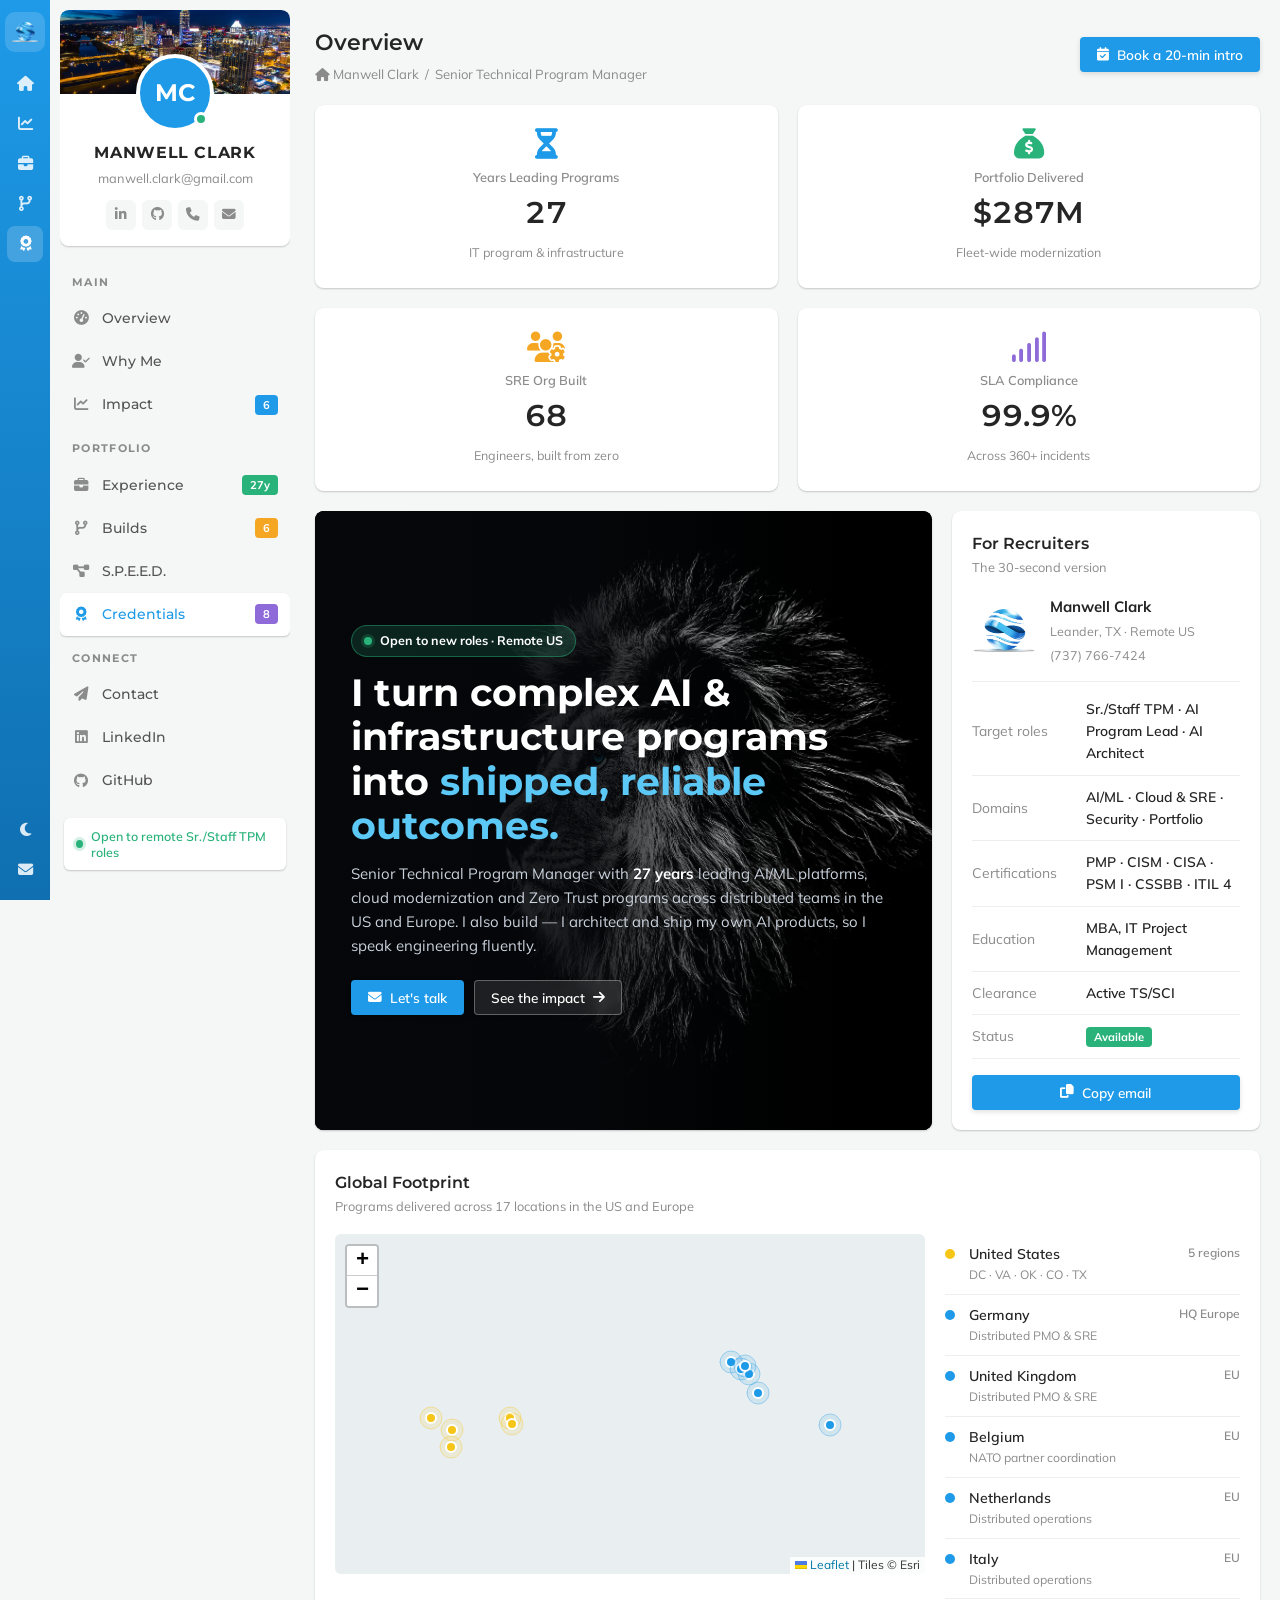
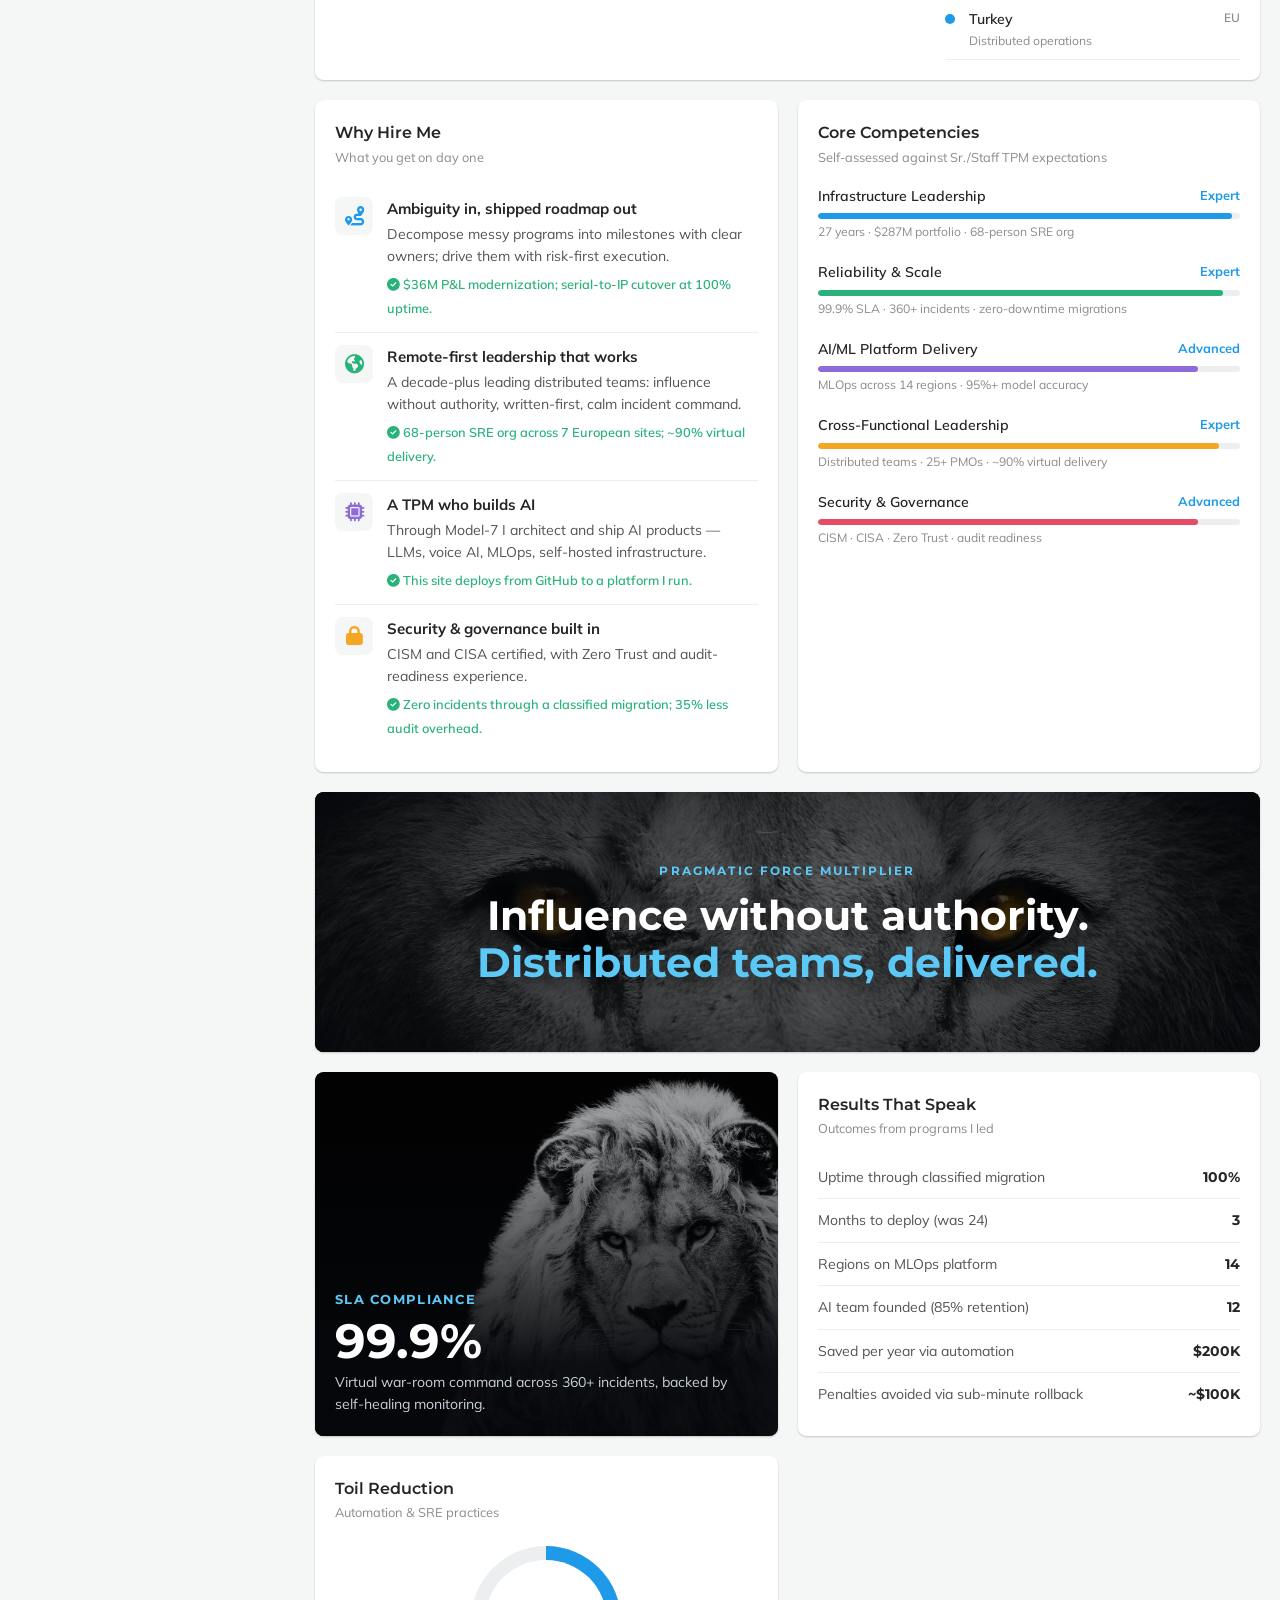
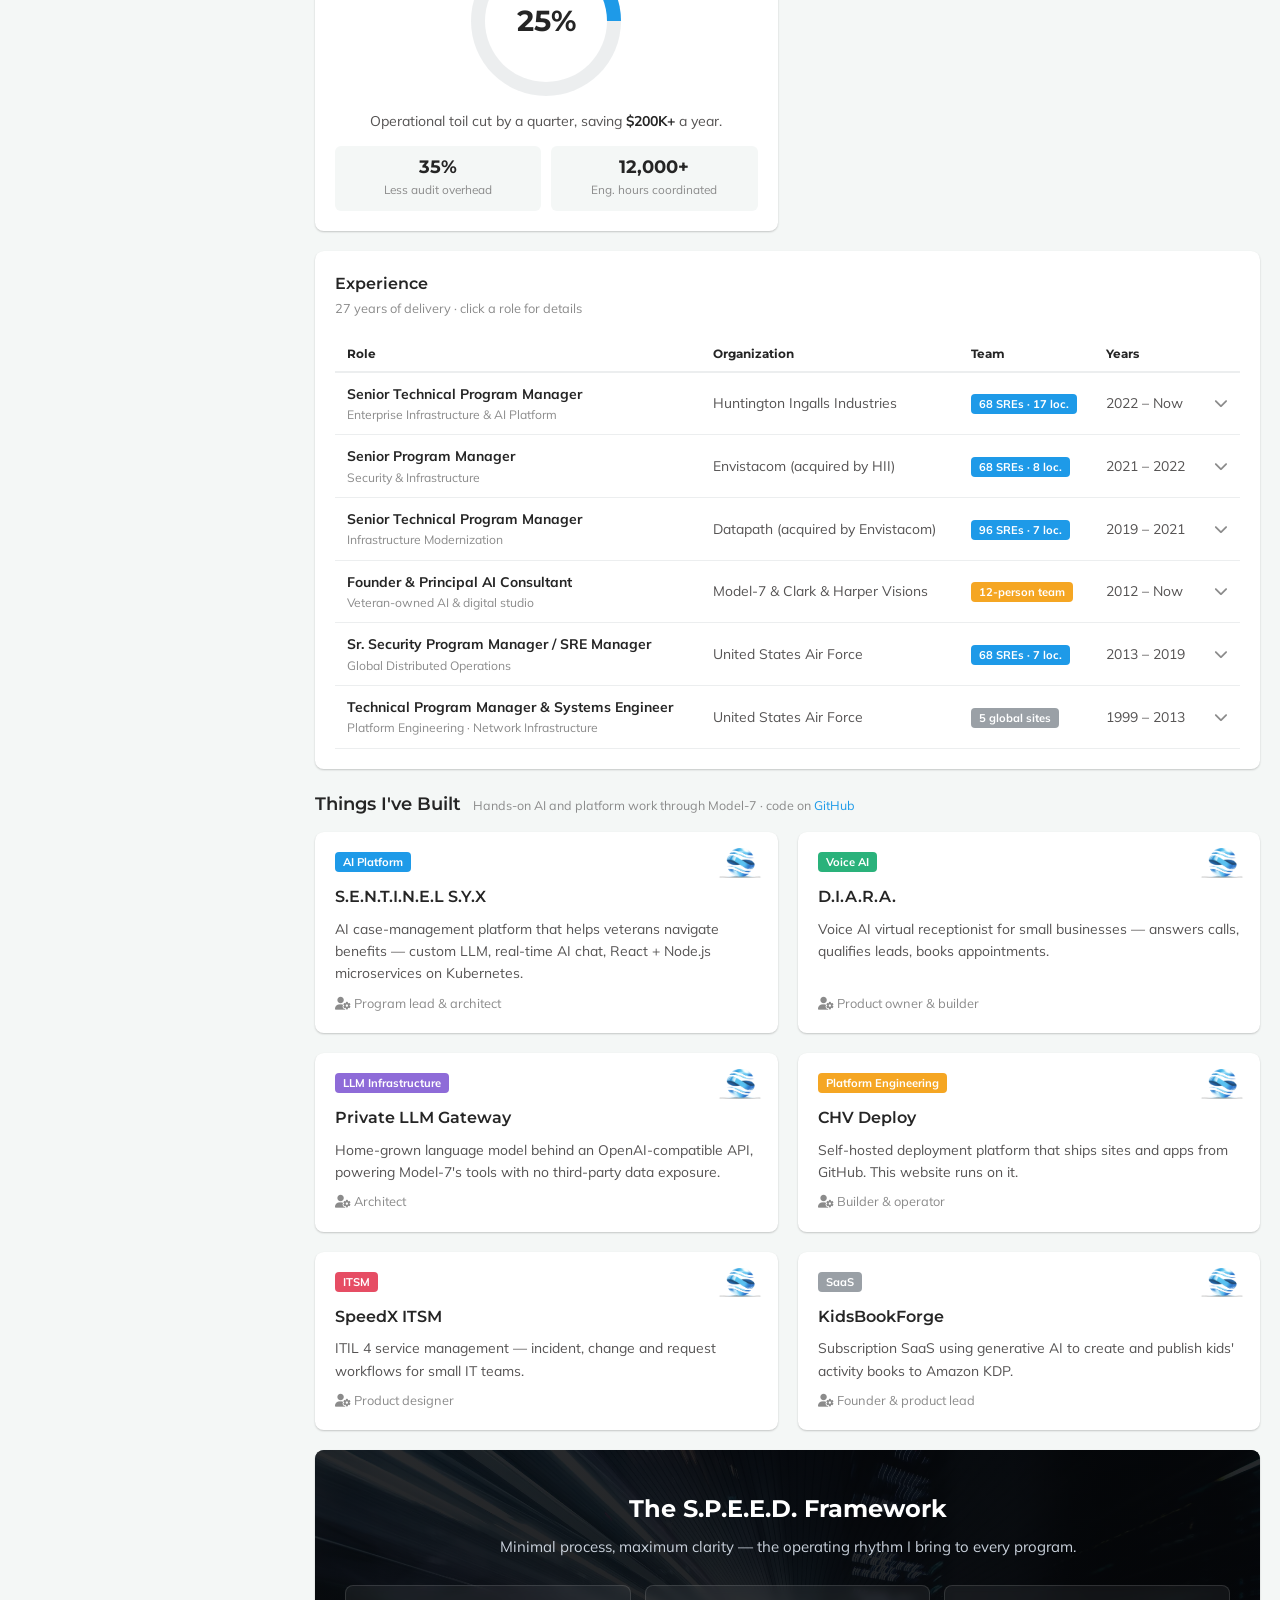
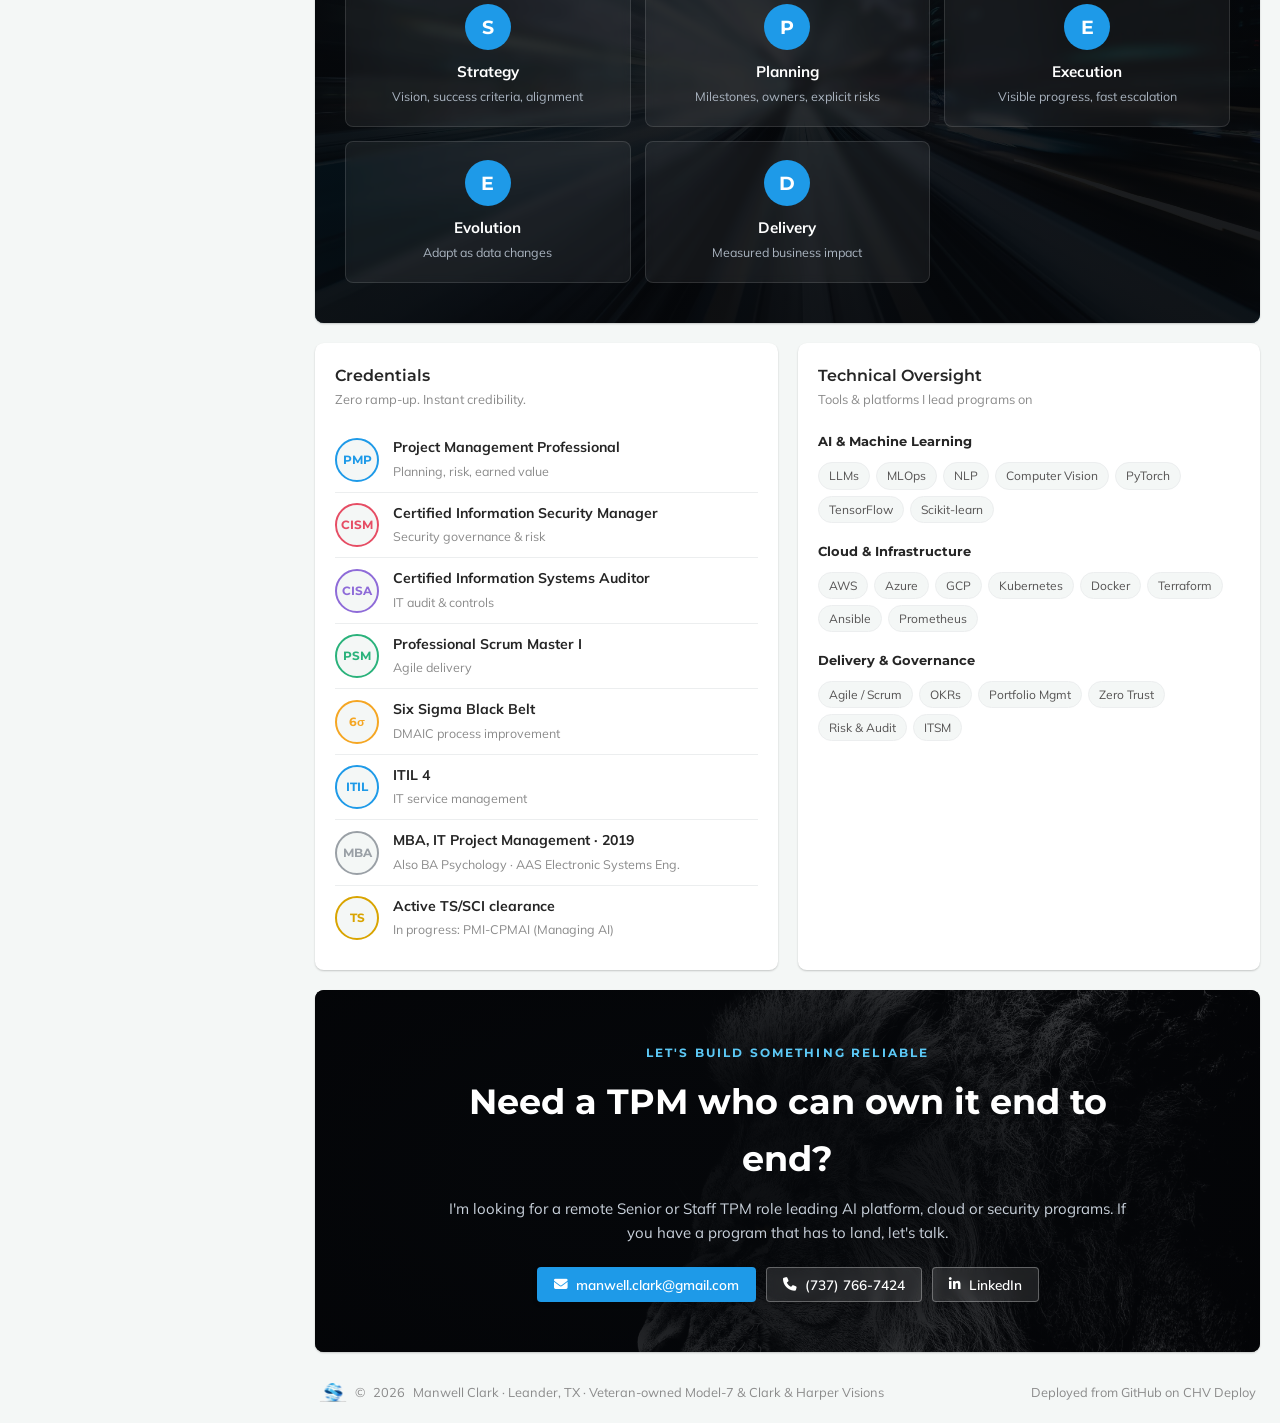
==== commit f2fe2f9c: "Bump stylesheet version" ====
--- a/index.html
+++ b/index.html
@@ -23,7 +23,7 @@
   <link rel="stylesheet" href="/assets/fonts.css?v=6">
   <link rel="stylesheet" href="/assets/fontawesome.min.css">
   <link rel="stylesheet" href="/assets/leaflet.css">
-  <link rel="stylesheet" href="/assets/site.css?v=6">
+  <link rel="stylesheet" href="/assets/site.css?v=7">
 
   <script type="application/ld+json">
   {
--- a/assets/site.css
+++ b/assets/site.css
@@ -273,3 +273,5 @@
 }
 @media (prefers-reduced-motion: reduce) { html { scroll-behavior: auto; } .progress span { transition: none; } }
 .hero-card .body, .impact-feature .body { height: 100%; }
+.hero-bg { background-size: cover; background-position: 78% 40%; }
+@media (min-width: 1400px) { .hero-bg { background-size: auto 120%; background-position: 130% 42%; } }
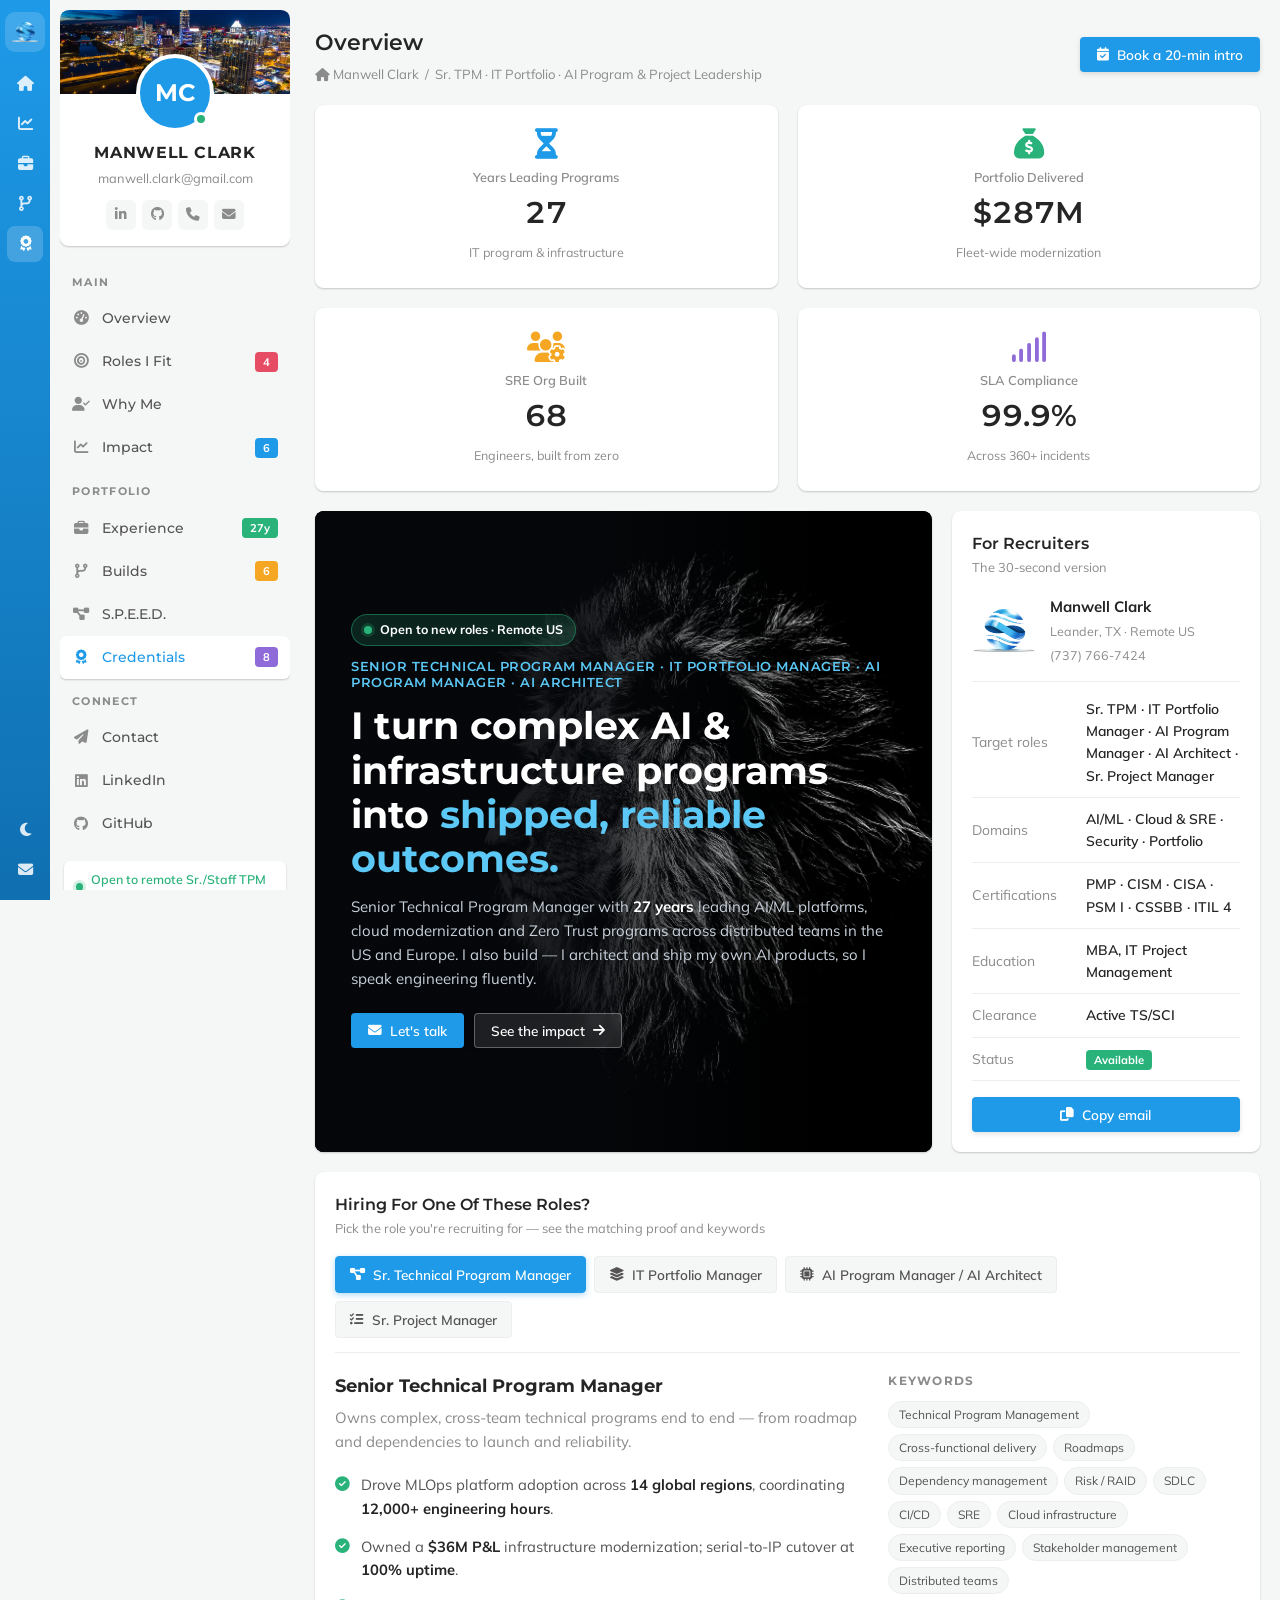
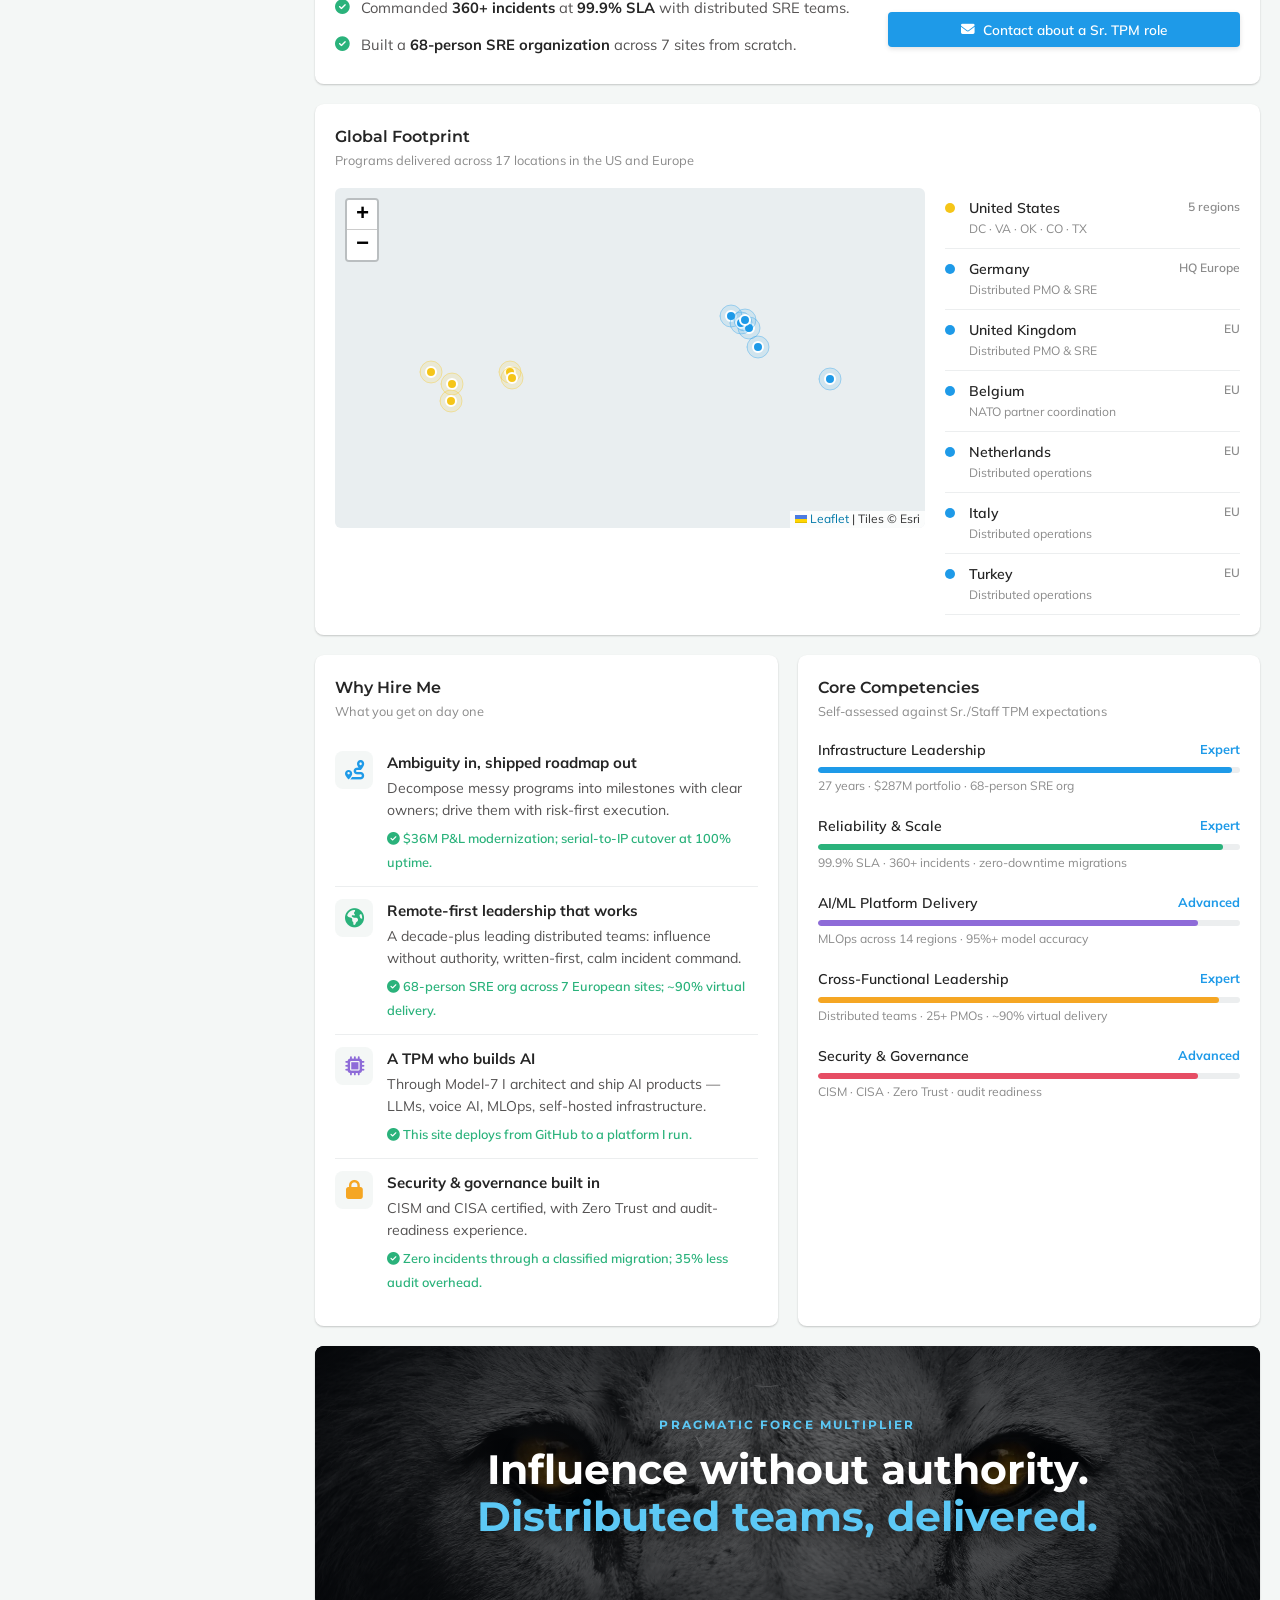
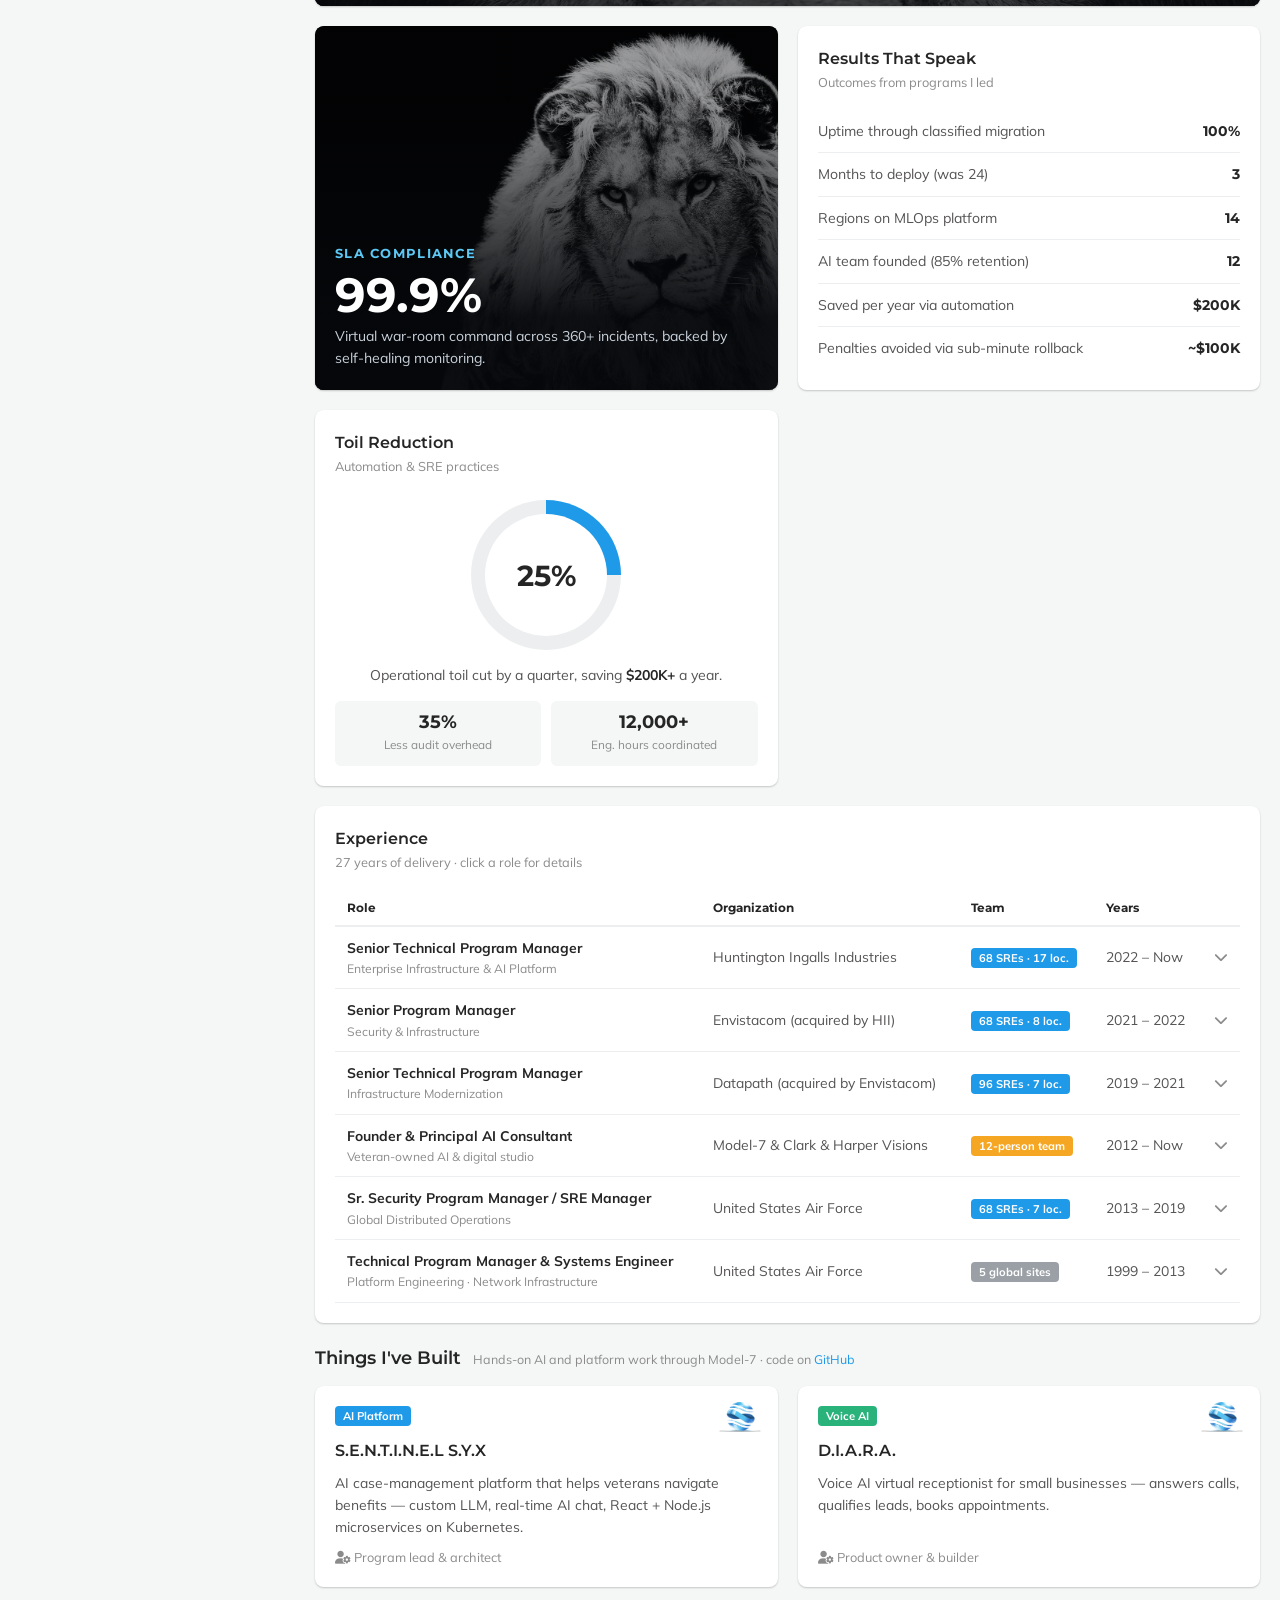
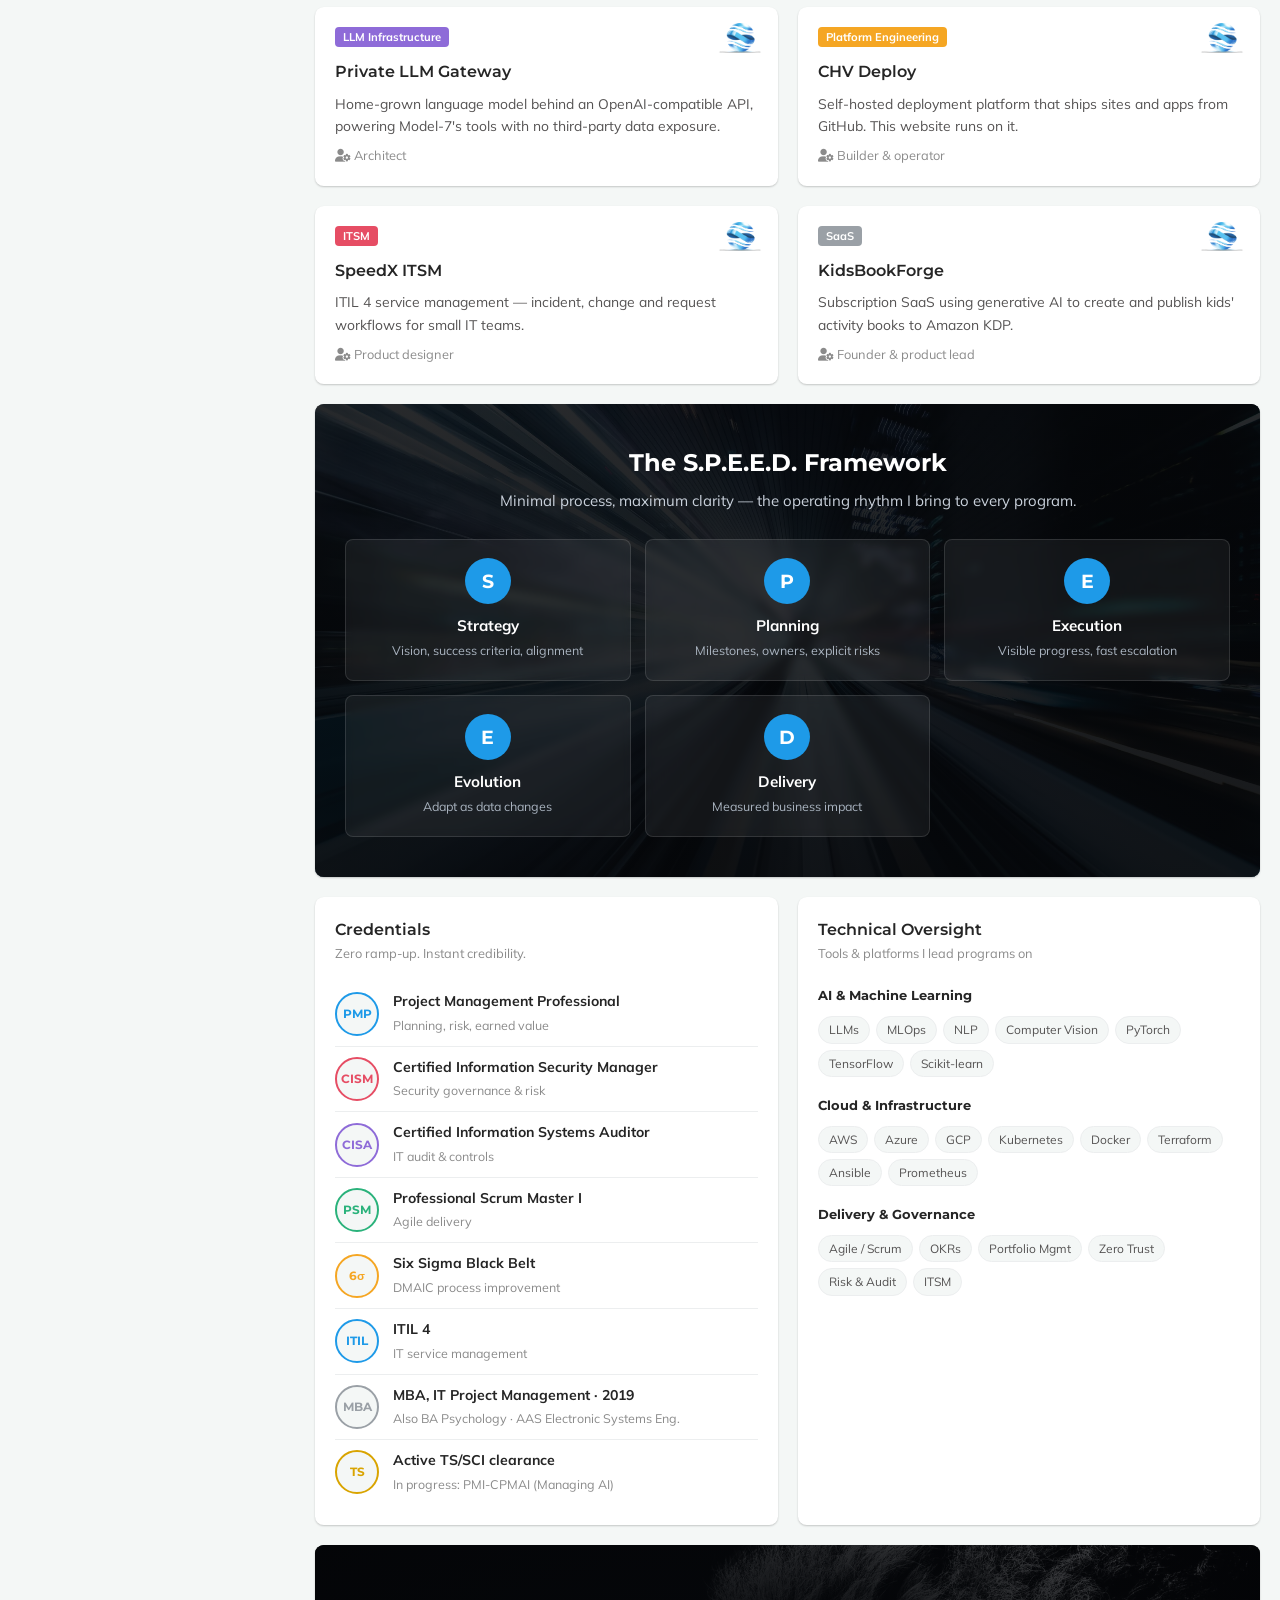
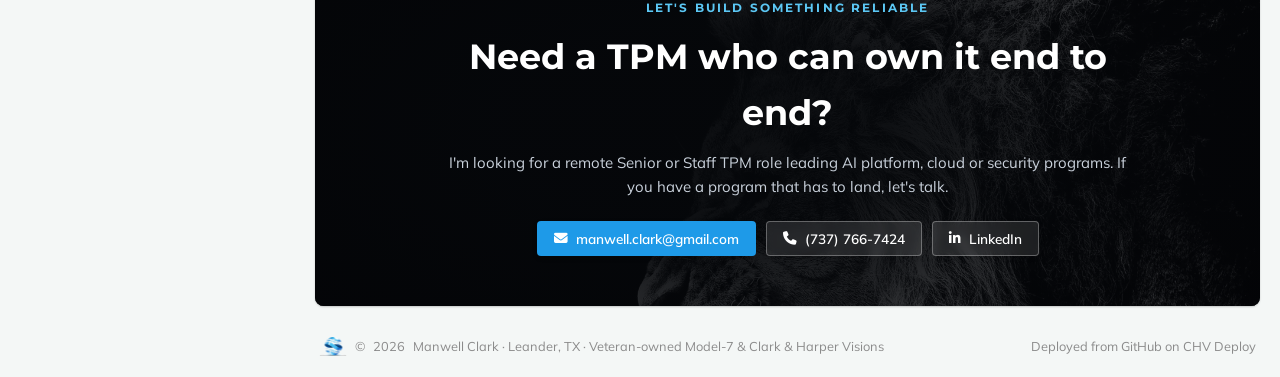
==== commit 0a6a2c5f: "Recruiter targeting: role-fit card and multi-role SEO" ====
--- a/index.html
+++ b/index.html
@@ -3,15 +3,15 @@
 <head>
   <meta charset="utf-8">
   <meta name="viewport" content="width=device-width, initial-scale=1">
-  <title>Manwell Clark | Senior Technical Program Manager — AI Platforms &amp; Cloud Infrastructure</title>
-  <meta name="description" content="Manwell Clark — Senior Technical Program Manager with 27 years delivering AI/ML platforms, cloud infrastructure and security programs across distributed global teams. PMP, CISM, CISA. Open to remote Sr./Staff TPM and AI program leadership roles.">
+  <title>Manwell Clark | Senior Technical Program Manager · IT Portfolio Manager · AI Program Manager &amp; AI Architect</title>
+  <meta name="description" content="Manwell Clark — Senior Technical Program Manager, IT Portfolio Manager and AI Program Manager / AI Architect. 27 years leading AI/ML, cloud infrastructure and security programs; $287M portfolio; PMP, CISM, CISA, ITIL 4. Open to remote roles in the US.">
   <link rel="canonical" href="https://manwellclark.com/">
   <meta name="theme-color" content="#1e9ae8">
   <link rel="icon" href="/favicon.png" type="image/png">
 
   <meta property="og:type" content="profile">
-  <meta property="og:title" content="Manwell Clark — Senior Technical Program Manager, AI &amp; Cloud">
-  <meta property="og:description" content="27 years shipping AI platforms, cloud infrastructure and security programs with remote, global teams. Open to remote Sr./Staff TPM roles.">
+  <meta property="og:title" content="Manwell Clark — Sr. Technical Program Manager · IT Portfolio Manager · AI Program Manager">
+  <meta property="og:description" content="27 years leading AI platforms, cloud infrastructure, security programs and IT portfolios with remote, global teams. PMP · CISM · CISA. Open to remote Sr. TPM, IT Portfolio, AI Program and Project Manager roles.">
   <meta property="og:url" content="https://manwellclark.com/">
   <meta property="og:image" content="https://manwellclark.com/assets/og-card.png">
   <meta property="og:image:width" content="1200">
@@ -23,7 +23,7 @@
   <link rel="stylesheet" href="/assets/fonts.css?v=6">
   <link rel="stylesheet" href="/assets/fontawesome.min.css">
   <link rel="stylesheet" href="/assets/leaflet.css">
-  <link rel="stylesheet" href="/assets/site.css?v=7">
+  <link rel="stylesheet" href="/assets/site.css?v=8">
 
   <script type="application/ld+json">
   {
@@ -31,13 +31,20 @@
     "@type": "Person",
     "name": "Manwell Clark",
     "jobTitle": "Senior Technical Program Manager",
+    "hasOccupation": [
+      {"@type": "Occupation", "name": "Senior Technical Program Manager"},
+      {"@type": "Occupation", "name": "IT Portfolio Manager"},
+      {"@type": "Occupation", "name": "AI Program Manager"},
+      {"@type": "Occupation", "name": "AI Architect"},
+      {"@type": "Occupation", "name": "Senior Project Manager"}
+    ],
     "url": "https://manwellclark.com/",
     "email": "mailto:manwell.clark@gmail.com",
     "telephone": "+1-737-766-7424",
     "address": { "@type": "PostalAddress", "addressLocality": "Leander", "addressRegion": "TX", "addressCountry": "US" },
     "alumniOf": "MBA, Information Technology Project Management",
     "hasCredential": ["PMP", "CISM", "CISA", "PSM I", "CSSBB", "ITIL 4"],
-    "knowsAbout": ["Technical Program Management", "AI/ML Platforms", "MLOps", "Cloud Infrastructure", "Site Reliability Engineering", "Zero Trust", "IT Portfolio Management"],
+    "knowsAbout": ["Technical Program Management", "IT Portfolio Management", "PMO Governance", "AI Program Management", "AI/ML Platforms", "MLOps", "Large Language Models", "Cloud Infrastructure", "Site Reliability Engineering", "Zero Trust", "Agile / Scrum", "Earned Value Management", "ITIL 4", "Six Sigma"],
     "sameAs": ["https://www.linkedin.com/in/clarkharpervisions/", "https://github.com/modelcseven"]
   }
   </script>
@@ -81,6 +88,7 @@
   <ul class="menu" id="navlinks">
     <li class="header">MAIN</li>
     <li><a href="#top" class="active"><i class="fa-solid fa-gauge-high"></i><span>Overview</span></a></li>
+    <li><a href="#roles"><i class="fa-solid fa-bullseye"></i><span>Roles I Fit</span><b class="badge b-red">4</b></a></li>
     <li><a href="#why"><i class="fa-solid fa-user-check"></i><span>Why Me</span></a></li>
     <li><a href="#impact"><i class="fa-solid fa-chart-line"></i><span>Impact</span><b class="badge b-blue">6</b></a></li>
     <li class="header">PORTFOLIO</li>
@@ -103,7 +111,7 @@
   <div class="block-header" id="top">
     <div>
       <h2>Overview</h2>
-      <ul class="breadcrumb"><li><i class="fa-solid fa-house"></i> Manwell Clark</li><li>Senior Technical Program Manager</li></ul>
+      <ul class="breadcrumb"><li><i class="fa-solid fa-house"></i> Manwell Clark</li><li>Sr. TPM · IT Portfolio · AI Program &amp; Project Leadership</li></ul>
     </div>
     <div class="header-actions">
       <a class="btn btn-default js-resume" href="/resume/Manwell-Clark-Resume.pdf" download><i class="fa-solid fa-file-arrow-down"></i> Résumé</a>
@@ -126,6 +134,7 @@
         <div class="hero-bg" style="background-image:url(/assets/img/lion-profile.webp)" aria-hidden="true"></div>
         <div class="hero-text">
           <span class="pill"><span class="dot"></span> Open to new roles · Remote US</span>
+          <p class="roles-line">Senior Technical Program Manager · IT Portfolio Manager · AI Program Manager · AI Architect</p>
           <h1>I turn complex AI &amp; infrastructure programs into <span class="hl">shipped, reliable outcomes.</span></h1>
           <p>Senior Technical Program Manager with <strong>27 years</strong> leading AI/ML platforms, cloud modernization and Zero Trust programs across distributed teams in the US and Europe. I also build — I architect and ship my own AI products, so I speak engineering fluently.</p>
           <div class="btns">
@@ -145,7 +154,7 @@
         </div>
         <table class="table inv-table">
           <tbody>
-            <tr><td>Target roles</td><td>Sr./Staff TPM · AI Program Lead · AI Architect</td></tr>
+            <tr><td>Target roles</td><td>Sr. TPM · IT Portfolio Manager · AI Program Manager · AI Architect · Sr. Project Manager</td></tr>
             <tr><td>Domains</td><td>AI/ML · Cloud &amp; SRE · Security · Portfolio</td></tr>
             <tr><td>Certifications</td><td>PMP · CISM · CISA · PSM I · CSSBB · ITIL 4</td></tr>
             <tr><td>Education</td><td>MBA, IT Project Management</td></tr>
@@ -155,6 +164,87 @@
         </table>
         <button class="btn btn-primary btn-block js-copy" data-copy="manwell.clark@gmail.com"><i class="fa-solid fa-copy"></i> Copy email</button>
       </div>
+    </div>
+  </div>
+
+  <!-- ROLE FIT: recruiter-first -->
+  <div class="card rolefit" id="roles">
+    <div class="header"><h2>Hiring For One Of These Roles? <small>Pick the role you're recruiting for — see the matching proof and keywords</small></h2></div>
+    <div class="body">
+      <div class="role-tabs" role="tablist" aria-label="Target roles">
+        <button role="tab" aria-selected="true" aria-controls="rf-tpm" id="t-tpm"><i class="fa-solid fa-diagram-project"></i> Sr. Technical Program Manager</button>
+        <button role="tab" aria-selected="false" aria-controls="rf-ppm" id="t-ppm"><i class="fa-solid fa-layer-group"></i> IT Portfolio Manager</button>
+        <button role="tab" aria-selected="false" aria-controls="rf-ai" id="t-ai"><i class="fa-solid fa-microchip"></i> AI Program Manager / AI Architect</button>
+        <button role="tab" aria-selected="false" aria-controls="rf-pm" id="t-pm"><i class="fa-solid fa-list-check"></i> Sr. Project Manager</button>
+      </div>
+
+      <section class="role-panel" role="tabpanel" id="rf-tpm" aria-labelledby="t-tpm">
+        <div class="fit">
+          <div>
+            <h3>Senior Technical Program Manager</h3>
+            <p class="fit-sum">Owns complex, cross-team technical programs end to end — from roadmap and dependencies to launch and reliability.</p>
+            <ul class="proof">
+              <li><i class="fa-solid fa-circle-check"></i> Drove MLOps platform adoption across <b>14 global regions</b>, coordinating <b>12,000+ engineering hours</b>.</li>
+              <li><i class="fa-solid fa-circle-check"></i> Owned a <b>$36M P&amp;L</b> infrastructure modernization; serial-to-IP cutover at <b>100% uptime</b>.</li>
+              <li><i class="fa-solid fa-circle-check"></i> Commanded <b>360+ incidents</b> at <b>99.9% SLA</b> with distributed SRE teams.</li>
+              <li><i class="fa-solid fa-circle-check"></i> Built a <b>68-person SRE organization</b> across 7 sites from scratch.</li>
+            </ul>
+          </div>
+          <div class="kw"><h6>Keywords</h6><div class="tags"><span>Technical Program Management</span><span>Cross-functional delivery</span><span>Roadmaps</span><span>Dependency management</span><span>Risk / RAID</span><span>SDLC</span><span>CI/CD</span><span>SRE</span><span>Cloud infrastructure</span><span>Executive reporting</span><span>Stakeholder management</span><span>Distributed teams</span></div>
+            <a class="btn btn-primary btn-block" href="mailto:manwell.clark@gmail.com?subject=Senior%20Technical%20Program%20Manager%20opportunity"><i class="fa-solid fa-envelope"></i> Contact about a Sr. TPM role</a></div>
+        </div>
+      </section>
+
+      <section class="role-panel" role="tabpanel" id="rf-ppm" aria-labelledby="t-ppm" hidden>
+        <div class="fit">
+          <div>
+            <h3>IT Portfolio Manager</h3>
+            <p class="fit-sum">Aligns the IT portfolio to business strategy — intake, prioritization, governance, funding and benefits realization.</p>
+            <ul class="proof">
+              <li><i class="fa-solid fa-circle-check"></i> Delivered a <b>$287M portfolio</b> of fleet-wide modernization.</li>
+              <li><i class="fa-solid fa-circle-check"></i> Stood up a distributed <b>PMO across 7 European sites</b> and worked across <b>25+ PMOs</b>.</li>
+              <li><i class="fa-solid fa-circle-check"></i> Full <b>P&amp;L ownership</b> ($36M) with budget and resource forecasting.</li>
+              <li><i class="fa-solid fa-circle-check"></i> Cut manual audit overhead <b>35%</b>; governance backed by <b>CISA, CISM, ITIL 4</b> and an <b>MBA in IT Project Management</b>.</li>
+            </ul>
+          </div>
+          <div class="kw"><h6>Keywords</h6><div class="tags"><span>IT Portfolio Management</span><span>PPM</span><span>Portfolio governance</span><span>Intake &amp; prioritization</span><span>Capacity planning</span><span>Budget forecasting</span><span>Benefits realization</span><span>PMO standards</span><span>OKRs</span><span>KPI dashboards</span><span>IT strategy alignment</span><span>ITIL 4</span></div>
+            <a class="btn btn-primary btn-block" href="mailto:manwell.clark@gmail.com?subject=IT%20Portfolio%20Manager%20opportunity"><i class="fa-solid fa-envelope"></i> Contact about an IT Portfolio role</a></div>
+        </div>
+      </section>
+
+      <section class="role-panel" role="tabpanel" id="rf-ai" aria-labelledby="t-ai" hidden>
+        <div class="fit">
+          <div>
+            <h3>AI Program Manager / AI Architect</h3>
+            <p class="fit-sum">Takes AI from pilot to production — platform architecture, MLOps, model lifecycle and governance — and has built AI products hands-on.</p>
+            <ul class="proof">
+              <li><i class="fa-solid fa-circle-check"></i> Scaled <b>MLOps across 14 regions</b> with <b>sub-minute rollback</b>.</li>
+              <li><i class="fa-solid fa-circle-check"></i> Founded a <b>12-person AI team</b> delivering <b>95%+ model accuracy</b>.</li>
+              <li><i class="fa-solid fa-circle-check"></i> Led a <b>custom 13B-parameter LLM</b> platform: monolith → React/Node.js microservices on Kubernetes, <b>zero downtime</b>.</li>
+              <li><i class="fa-solid fa-circle-check"></i> Architected a <b>private LLM gateway</b> (OpenAI-compatible API); pursuing <b>PMI-CPMAI</b>.</li>
+            </ul>
+          </div>
+          <div class="kw"><h6>Keywords</h6><div class="tags"><span>AI program management</span><span>AI architecture</span><span>MLOps</span><span>LLMs</span><span>Model lifecycle</span><span>Inference at scale</span><span>Computer vision</span><span>NLP</span><span>Kubernetes</span><span>AI governance</span><span>Security &amp; compliance</span><span>PMI-CPMAI</span></div>
+            <a class="btn btn-primary btn-block" href="mailto:manwell.clark@gmail.com?subject=AI%20Program%20Manager%20%2F%20AI%20Architect%20opportunity"><i class="fa-solid fa-envelope"></i> Contact about an AI role</a></div>
+        </div>
+      </section>
+
+      <section class="role-panel" role="tabpanel" id="rf-pm" aria-labelledby="t-pm" hidden>
+        <div class="fit">
+          <div>
+            <h3>Senior Project Manager</h3>
+            <p class="fit-sum">Delivers on scope, schedule and budget with disciplined controls — Agile, waterfall or hybrid.</p>
+            <ul class="proof">
+              <li><i class="fa-solid fa-circle-check"></i> Ran a <b>10-week zero-downtime migration</b> across 8 microservices.</li>
+              <li><i class="fa-solid fa-circle-check"></i> Cut deployment cycles from <b>24 months to 90 days</b>.</li>
+              <li><i class="fa-solid fa-circle-check"></i> Executed <b>2,100+ technical audits</b>; reduced toil <b>25%</b> (~$200K/yr).</li>
+              <li><i class="fa-solid fa-circle-check"></i> <b>PMP</b>, <b>PSM I</b> and <b>Six Sigma Black Belt</b> certified.</li>
+            </ul>
+          </div>
+          <div class="kw"><h6>Keywords</h6><div class="tags"><span>Project management</span><span>PMP</span><span>Scope · schedule · cost</span><span>Earned value</span><span>Agile / Scrum</span><span>Hybrid delivery</span><span>Change control</span><span>Risk management</span><span>Six Sigma</span><span>Status reporting</span><span>Migrations</span><span>Cutovers</span></div>
+            <a class="btn btn-primary btn-block" href="mailto:manwell.clark@gmail.com?subject=Senior%20Project%20Manager%20opportunity"><i class="fa-solid fa-envelope"></i> Contact about a PM role</a></div>
+        </div>
+      </section>
     </div>
   </div>
 
@@ -355,6 +445,6 @@
 
 <div class="toast" role="status" aria-live="polite"></div>
 <script src="/assets/leaflet.js" defer></script>
-<script src="/assets/site.js?v=6" defer></script>
+<script src="/assets/site.js?v=8" defer></script>
 </body>
 </html>
--- a/assets/site.css
+++ b/assets/site.css
@@ -275,3 +275,23 @@
 .hero-card .body, .impact-feature .body { height: 100%; }
 .hero-bg { background-size: cover; background-position: 78% 40%; }
 @media (min-width: 1400px) { .hero-bg { background-size: auto 120%; background-position: 130% 42%; } }
+
+/* ---------- recruiter targeting ---------- */
+.roles-line { margin: 12px 0 0 !important; font: 600 .82rem 'Montserrat', sans-serif; letter-spacing: .04em; color: var(--accent); text-transform: uppercase; }
+.role-tabs { display: flex; flex-wrap: wrap; gap: 8px; margin-bottom: 18px; border-bottom: 1px solid var(--line); padding-bottom: 14px; }
+.role-tabs button { display: inline-flex; align-items: center; gap: 8px; padding: 9px 14px; border-radius: 4px; border: 1px solid var(--line); background: var(--body); color: var(--text); font: 600 .85rem 'Mulish', sans-serif; cursor: pointer; }
+.role-tabs button:hover { color: var(--primary); border-color: var(--primary); }
+.role-tabs button[aria-selected="true"] { background: var(--primary); border-color: var(--primary); color: #fff; box-shadow: 0 2px 6px rgba(30,154,232,.35); }
+.fit { display: grid; grid-template-columns: minmax(0,3fr) minmax(0,2fr); gap: 26px; }
+.fit h3 { font-size: 1.15rem; }
+.fit-sum { margin: 6px 0 12px; color: var(--muted); }
+.proof { list-style: none; margin: 0; padding: 0; }
+.proof li { display: flex; gap: 10px; padding: 7px 0; font-size: .92rem; }
+.proof li i { color: var(--green); margin-top: 4px; }
+.proof b { color: var(--heading); }
+.kw h6 { font-size: .78rem; text-transform: uppercase; letter-spacing: .1em; color: var(--muted); margin-bottom: 10px; }
+.kw .tags { margin-bottom: 18px; }
+@media (max-width: 900px) { .fit { grid-template-columns: 1fr; } .role-tabs button { flex: 1 1 auto; justify-content: center; } }
+.proof li { display: block; position: relative; padding: 7px 0 7px 26px; }
+.proof li i { position: absolute; left: 0; top: 11px; margin: 0; }
+body { overflow-x: clip; }
